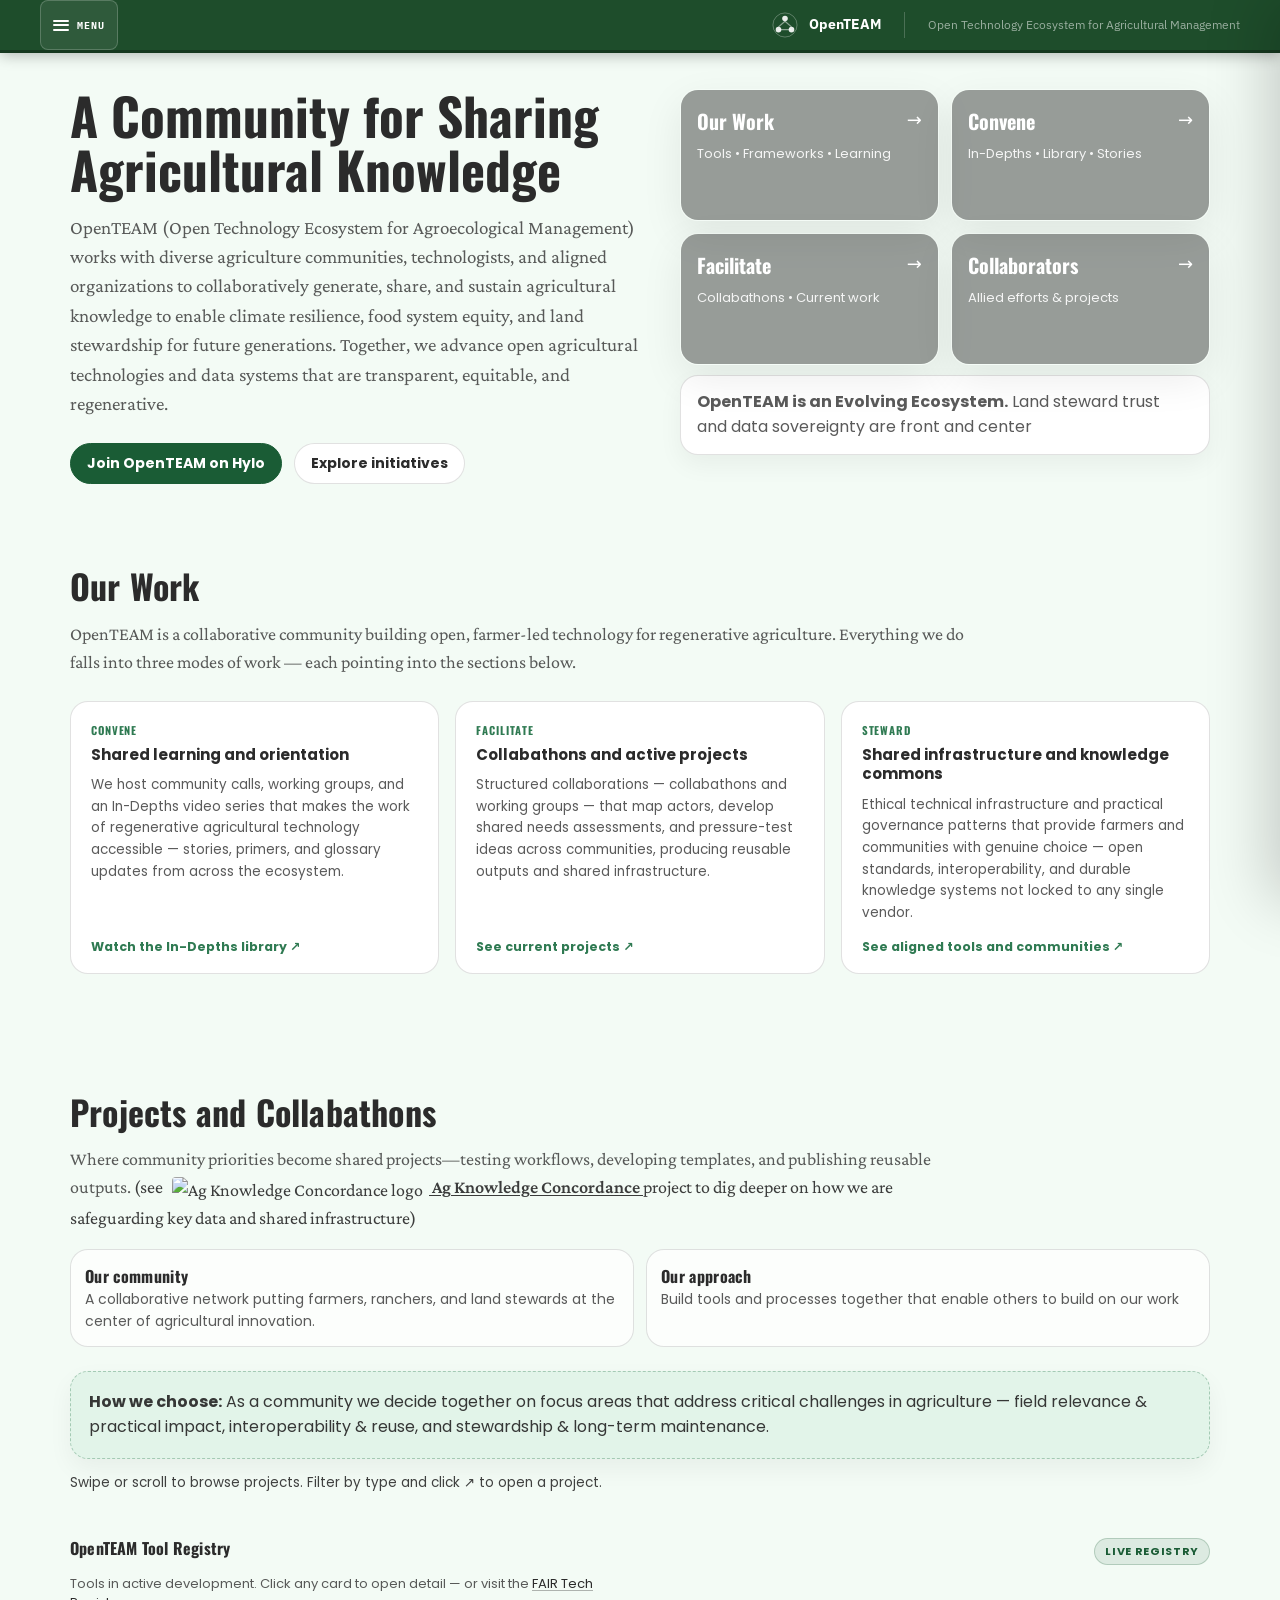
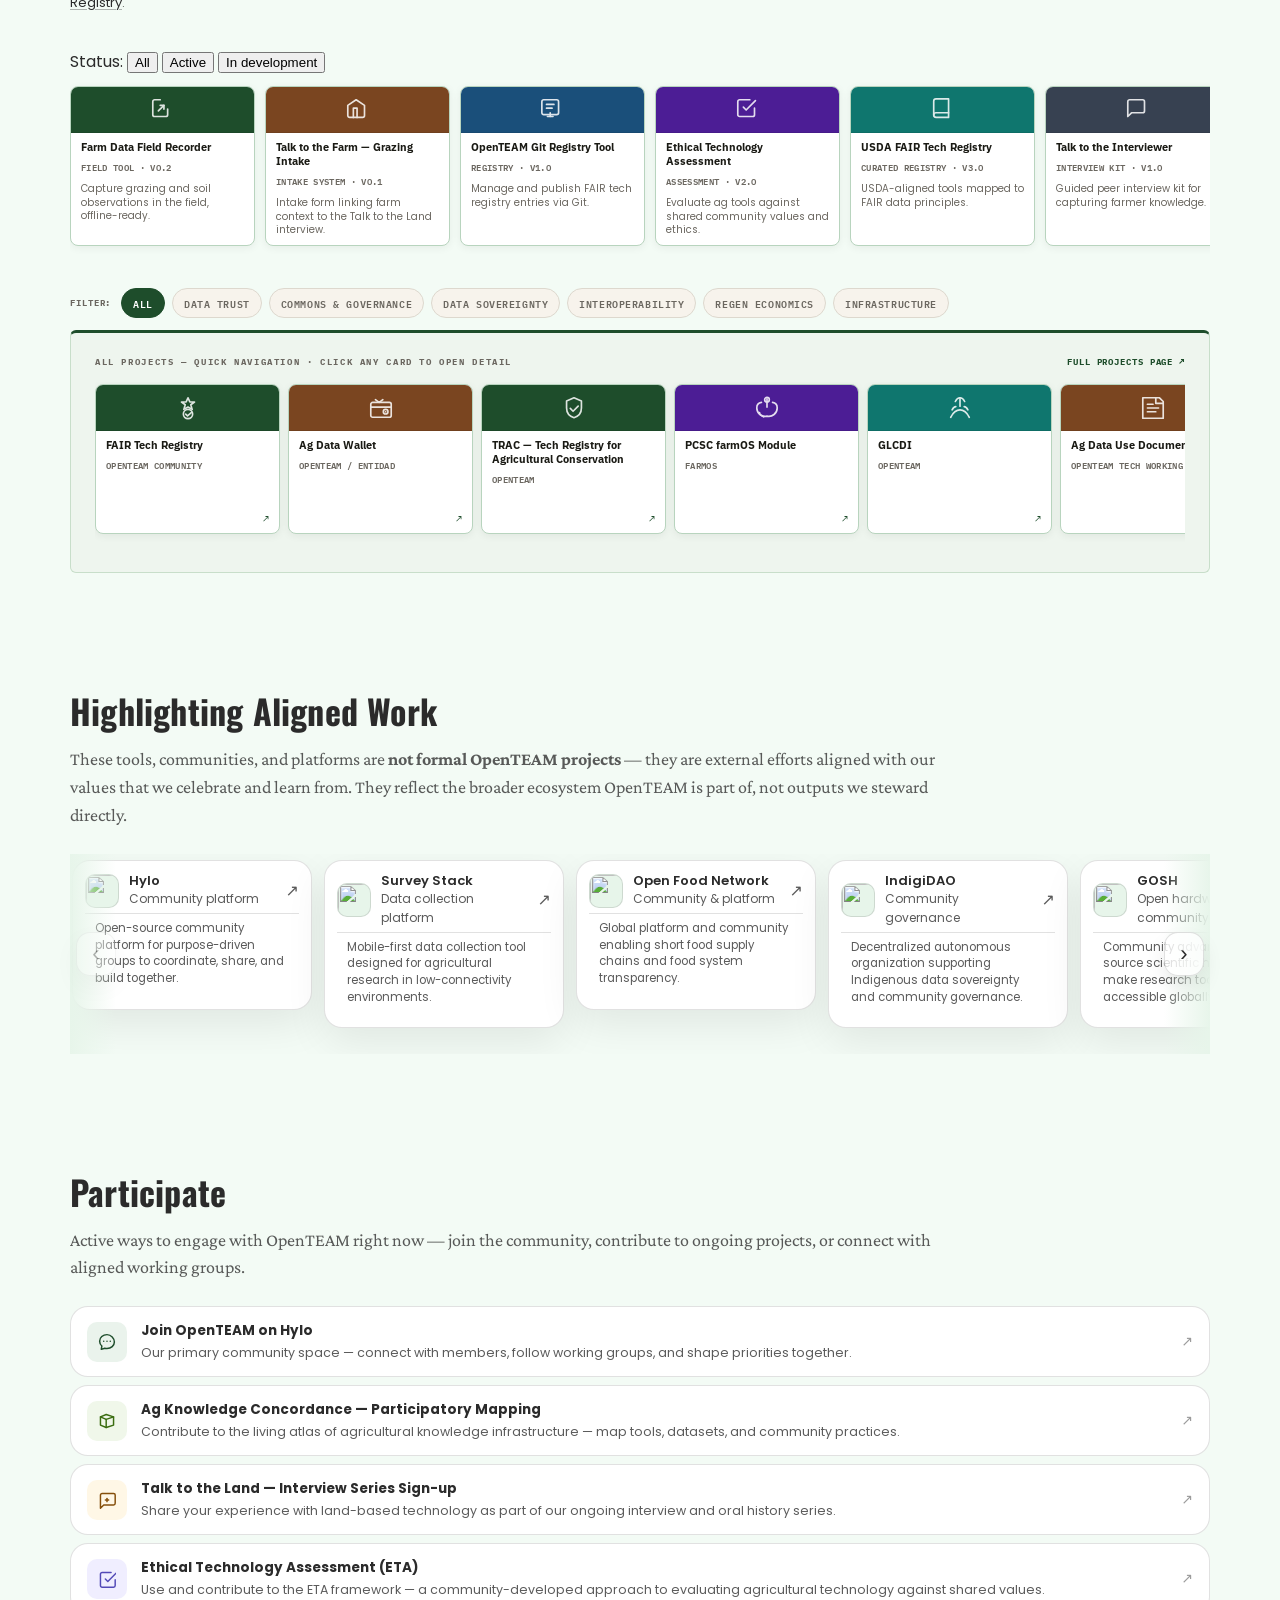
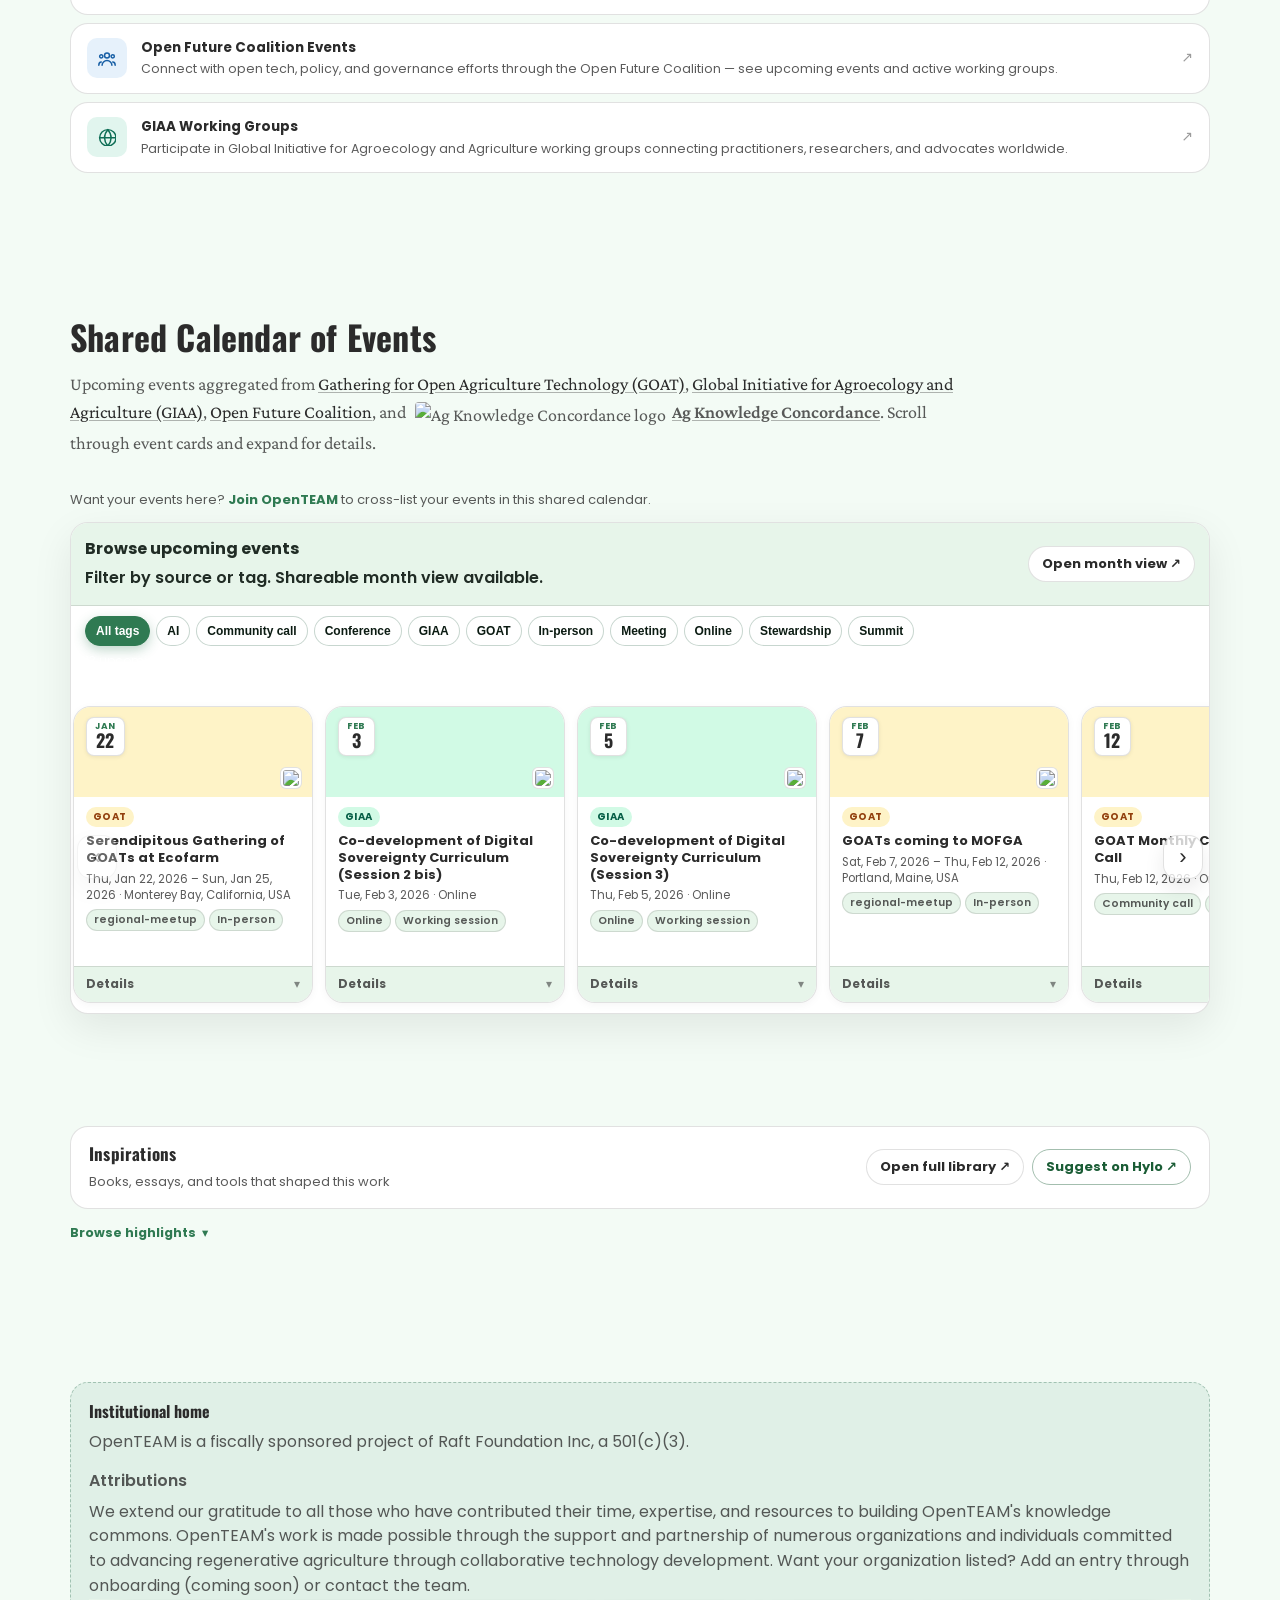
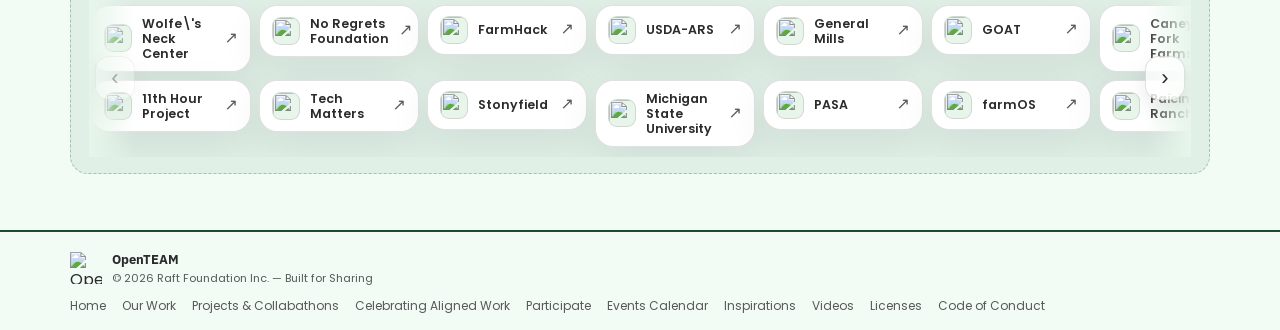
==== index.html @ 7dc07847 "Add files via upload" ====
<!DOCTYPE html>

<html lang="en">
<head>
<meta charset="utf-8"/>
<meta content="width=device-width,initial-scale=1" name="viewport"/>
<title>OpenTEAM — Open Technology Ecosystem for Agricultural Management</title>
<meta content="OpenTEAM is a collaborative ecosystem of open-source tools, data practices, and community convenings that help farmers, ranchers, and land stewards manage land regeneratively." name="description"/>
<meta content="OpenTEAM" property="og:title"/>
<meta content="Open Technology Ecosystem for Agricultural Management" property="og:description"/>
<meta content="assets/bg_malawi.jpg" property="og:image"/>
<meta content="summary_large_image" name="twitter:card"/>
<link href="https://fonts.googleapis.com" rel="preconnect"/>
<link crossorigin="" href="https://fonts.gstatic.com" rel="preconnect"/>
<link href="https://fonts.googleapis.com/css2?family=Oswald:wght@300;400;600;700&amp;family=Crimson+Pro:ital,wght@0,300;0,400;0,600;1,400&amp;family=Poppins:wght@300;400;500;600;700&amp;display=swap" rel="stylesheet"/>
<link href="https://fonts.googleapis.com/css2?family=IBM+Plex+Mono:ital,wght@0,400;0,600;0,700&family=IBM+Plex+Sans:wght@0,300;0,400;0,600;0,700&display=swap" rel="stylesheet"/>
<link href="styles.css" rel="stylesheet"/>
<style>
/* ── Topbar (matches projects page) ── */
.topbar{position:sticky;top:0;z-index:60;background:#1e4d2b;border-bottom:3px solid #16381f;box-shadow:0 2px 14px rgba(0,0,0,.28);}
.tb-inner{max-width:1240px;margin:0 auto;padding:0 20px;display:flex;align-items:stretch;justify-content:space-between;}
.brand{display:flex;align-items:center;gap:11px;font-weight:700;font-size:14px;color:#fff;text-decoration:none;padding:12px 0;font-family:'IBM Plex Sans',sans-serif;}
.brand-logo{width:26px;height:26px;flex:0 0 26px;}
.bdiv{width:1px;background:rgba(255,255,255,.2);margin:0 12px;align-self:stretch;}
.bsub{font-weight:400;color:rgba(255,255,255,.55);font-size:12px;}




/* Hamburger button inside topbar */
.topbar-menu-btn{display:flex;align-items:center;gap:8px;appearance:none;border:1px solid rgba(255,255,255,.2);background:rgba(255,255,255,.08);padding:8px 12px;border-radius:8px;cursor:pointer;color:#fff;margin-right:14px;flex:0 0 auto;transition:background 120ms;}
.topbar-menu-btn:hover{background:rgba(255,255,255,.15);}
.topbar-hamburger{width:16px;height:11px;position:relative;display:inline-block;}
.topbar-hamburger::before,.topbar-hamburger::after,.topbar-hamburger span{content:"";position:absolute;left:0;right:0;height:2px;background:#fff;border-radius:2px;}
.topbar-hamburger::before{top:0}
.topbar-hamburger::after{bottom:0}
.topbar-hamburger span{top:50%;transform:translateY(-50%);}
.topbar-menu-label{font-family:'IBM Plex Mono',monospace;font-size:10px;font-weight:700;letter-spacing:.1em;text-transform:uppercase;}

@media(max-width:640px){.brand .bsub,.brand .bdiv{display:none;}}
</style>
<style>
/* ══════════════════════════════════════════════
   INDEX PAGE PROJECT DETAIL DRAWER
   (scoped with #idxDrawer prefix)
══════════════════════════════════════════════ */
#idxOverlay{position:fixed;inset:0;background:rgba(8,14,9,.52);z-index:1000;display:none;backdrop-filter:blur(3px);}
#idxOverlay.on{display:block;}
#idxDrawer{position:fixed;top:0;right:-780px;width:min(780px,100vw);height:100vh;background:#fff;z-index:1001;overflow-y:auto;transition:right 290ms cubic-bezier(.22,.68,0,1.1);box-shadow:-10px 0 60px rgba(0,0,0,.2);display:flex;flex-direction:column;font-family:'IBM Plex Sans',sans-serif;}
#idxDrawer.on{right:0;}
#idxDrawer .dr-head{padding:0;border-bottom:1px solid #ddd8ce;flex:0 0 auto;}
#idxDrawer .dr-top{padding:14px 20px 0;display:flex;justify-content:flex-end;}
#idxDrawer .dr-close{appearance:none;border:none;background:#ede8df;border-radius:50%;width:34px;height:34px;display:flex;align-items:center;justify-content:center;cursor:pointer;transition:background 120ms;}
#idxDrawer .dr-close:hover{background:#b5b0a4;}
#idxDrawer .dr-close svg{width:15px;height:15px;}
#idxDrawer .dr-band{height:96px;border-radius:8px;display:flex;align-items:center;gap:16px;padding:0 20px;position:relative;overflow:hidden;margin:0 20px;}
#idxDrawer .dr-band::before{content:'';position:absolute;right:-30px;top:-30px;width:180px;height:180px;border-radius:50%;background:rgba(255,255,255,.06);}
#idxDrawer .dr-icon{width:62px;height:62px;border-radius:14px;background:rgba(255,255,255,.18);display:flex;align-items:center;justify-content:center;flex:0 0 62px;}
#idxDrawer .dr-icon svg{width:36px;height:36px;}
#idxDrawer .dr-t{font-size:21px;font-weight:700;color:#fff;letter-spacing:-.022em;line-height:1.15;}
#idxDrawer .dr-sub{font-size:12.5px;color:rgba(255,255,255,.6);margin-top:4px;}
#idxDrawer .dr-tabs{display:flex;border-bottom:1px solid #ddd8ce;margin-top:10px;}
#idxDrawer .dtab-idx{appearance:none;border:none;background:transparent;font-family:'IBM Plex Mono',monospace;font-size:10px;font-weight:700;letter-spacing:.07em;text-transform:uppercase;color:#6b6760;padding:11px 15px;cursor:pointer;border-bottom:3px solid transparent;transition:color 120ms,border-color 120ms;white-space:nowrap;}
#idxDrawer .dtab-idx:hover{color:#1e4d2b;}
#idxDrawer .dtab-idx.on{color:#1e4d2b;border-bottom-color:#1e4d2b;}
#idxDrawer .dpanel-idx{display:none;padding:22px 24px 40px;flex:1;}
#idxDrawer .dpanel-idx.on{display:block;}
#idxDrawer .dr-desc{font-size:13.5px;color:#6b6760;line-height:1.62;margin-bottom:20px;}
#idxDrawer .dr-sec{font-family:'IBM Plex Mono',monospace;font-size:8.5px;font-weight:700;letter-spacing:.16em;text-transform:uppercase;color:#9e9a93;margin-bottom:8px;margin-top:20px;}
#idxDrawer .dr-chips{display:flex;flex-wrap:wrap;gap:5px;margin-bottom:4px;}
#idxDrawer .dchip-idx{font-family:'IBM Plex Mono',monospace;font-size:9px;font-weight:600;letter-spacing:.06em;text-transform:uppercase;padding:4px 10px;border-radius:3px;}
#idxDrawer .dr-info{font-size:13px;color:#6b6760;line-height:1.6;}
#idxDrawer .dr-info strong{color:#1a1a14;}
#idxDrawer .grat-row-idx{display:flex;gap:7px;flex-wrap:wrap;margin-top:4px;}
#idxDrawer .gbt-idx{appearance:none;border:1px solid #ddd8ce;background:#f7f3ec;border-radius:20px;padding:7px 13px;font-size:12.5px;cursor:pointer;display:flex;align-items:center;gap:6px;font-family:'IBM Plex Sans',sans-serif;transition:all 120ms;}
#idxDrawer .gbt-idx:hover{border-color:#1e4d2b;background:#eaf3ec;}
#idxDrawer .gbt-idx.lit{background:#d4edda;border-color:#a3d4af;color:#1e6b3a;}
#idxDrawer .gcnt-idx{font-family:'IBM Plex Mono',monospace;font-size:10px;font-weight:700;color:#9e9a93;min-width:16px;}
#idxDrawer .gcnt-idx.pop{animation:idxPop 280ms ease;}
@keyframes idxPop{0%,100%{transform:scale(1)}50%{transform:scale(1.5)}}
#idxDrawer .dr-links{display:flex;flex-direction:column;gap:8px;}
#idxDrawer .dlink-idx{display:flex;align-items:center;gap:11px;padding:11px 13px;border:1px solid #ddd8ce;border-radius:7px;text-decoration:none;color:#1a1a14;transition:border-color 120ms,background 120ms;}
#idxDrawer .dlink-idx:hover{border-color:#1e4d2b;background:#eaf3ec;}
#idxDrawer .dlink-i{width:34px;height:34px;flex:0 0 34px;border-radius:7px;background:#f7f3ec;display:flex;align-items:center;justify-content:center;border:1px solid #ddd8ce;}
#idxDrawer .dlink-i svg{width:17px;height:17px;}
#idxDrawer .dlink-n{font-weight:700;font-size:12.5px;}
#idxDrawer .dlink-t{font-family:'IBM Plex Mono',monospace;font-size:9.5px;color:#9e9a93;text-transform:uppercase;letter-spacing:.05em;}
#idxDrawer .dlink-u{font-family:'IBM Plex Mono',monospace;font-size:9.5px;color:#1e4d2b;margin-left:auto;flex:0 0 auto;}
#idxDrawer .pdf-wrap{margin-top:22px;}
#idxDrawer .pdf-hd{padding:10px 14px;background:#1e4d2b;color:#fff;display:flex;align-items:center;justify-content:space-between;border-radius:6px 6px 0 0;}
#idxDrawer .pdf-hd span{font-family:'IBM Plex Mono',monospace;font-size:9.5px;font-weight:700;letter-spacing:.1em;text-transform:uppercase;}
#idxDrawer .pdf-hd a{color:rgba(255,255,255,.7);font-family:'IBM Plex Mono',monospace;font-size:9.5px;text-decoration:none;}
#idxDrawer .pdf-fr{width:100%;height:480px;border:1px solid #ddd8ce;border-top:none;border-radius:0 0 6px 6px;}
#idxDrawer .cf{display:flex;flex-direction:column;gap:13px;}
#idxDrawer .cr{display:grid;grid-template-columns:1fr 1fr;gap:11px;}
#idxDrawer .fg{display:flex;flex-direction:column;gap:4px;}
#idxDrawer .fg label{font-family:'IBM Plex Mono',monospace;font-size:9px;font-weight:700;letter-spacing:.1em;text-transform:uppercase;color:#1e4d2b;}
#idxDrawer .fg input,#idxDrawer .fg select,#idxDrawer .fg textarea{padding:8px 11px;border:1px solid #ddd8ce;border-radius:5px;font-family:'IBM Plex Sans',sans-serif;font-size:13px;color:#1a1a14;background:#fff;outline:none;transition:border-color 120ms;}
#idxDrawer .fg input:focus,#idxDrawer .fg select:focus,#idxDrawer .fg textarea:focus{border-color:#1e4d2b;box-shadow:0 0 0 3px rgba(30,77,43,.09);}
#idxDrawer .fg textarea{resize:vertical;min-height:76px;}
#idxDrawer .sbtn-idx{appearance:none;border:2px solid #1e4d2b;background:#1e4d2b;color:#fff;font-family:'IBM Plex Mono',monospace;font-size:10px;font-weight:700;letter-spacing:.08em;text-transform:uppercase;padding:10px 20px;border-radius:5px;cursor:pointer;display:inline-flex;align-items:center;gap:7px;transition:background 120ms;align-self:flex-start;}
#idxDrawer .sbtn-idx:hover{background:#2a6338;border-color:#2a6338;}
#idxDrawer .conf-idx{display:none;padding:10px 13px;background:#d4edda;border:1px solid #a3d4af;border-radius:5px;font-family:'IBM Plex Mono',monospace;font-size:11.5px;font-weight:600;color:#1e6b3a;margin-top:4px;}
</style>
</head>
<body id="top">
<a class="skip-link" href="#main">Skip to content</a>
<!-- Dark green topbar with hamburger menu -->
<div class="topbar">
  <div class="tb-inner">
    <button aria-controls="drawer" aria-expanded="false" class="topbar-menu-btn" id="menuButton">
      <span class="topbar-hamburger"><span></span></span>
      <span class="topbar-menu-label">MENU</span>
    </button>
    <a class="brand" href="index.html">
      <svg class="brand-logo" viewBox="0 0 28 28" fill="none">
        <circle cx="14" cy="14" r="13" stroke="rgba(255,255,255,0.3)" stroke-width="1"/>
        <circle cx="14" cy="7"  r="3" fill="rgba(255,255,255,0.9)"/>
        <circle cx="7"  cy="19" r="3" fill="rgba(255,255,255,0.9)"/>
        <circle cx="21" cy="19" r="3" fill="rgba(255,255,255,0.9)"/>
        <line x1="14" y1="10" x2="7"  y2="16" stroke="rgba(255,255,255,0.5)" stroke-width="1.3"/>
        <line x1="14" y1="10" x2="21" y2="16" stroke="rgba(255,255,255,0.5)" stroke-width="1.3"/>
        <line x1="7"  y1="19" x2="21" y2="19" stroke="rgba(255,255,255,0.5)" stroke-width="1.3"/>
      </svg>
      OpenTEAM
      <div class="bdiv"></div>
      <span class="bsub">Open Technology Ecosystem for Agricultural Management</span>
    </a>
  </div>
</div>
<aside aria-hidden="true" class="drawer" id="drawer">
<div class="drawer-inner">
<div class="drawer-top">
<div class="drawer-mark">
<img alt="OpenTEAM logo" src="assets/openteam_logo.svg"/>
</div>
<div class="drawer-vertical">OpenTEAM</div>
<button aria-label="Close menu" class="drawer-close" id="drawerClose">✕</button>
</div>
<nav aria-label="Site" class="drawer-links">
<a class="drawer-link" aria-current="page" href="index.html">HOME</a>
<a class="drawer-link" href="index.html#initiatives">OUR WORK</a>
<a class="drawer-link" href="index.html#pilots">PROJECTS &amp; COLLABATHONS</a>
<a class="drawer-link" href="index.html#library">CELEBRATING ALIGNED WORK</a>
<a class="drawer-link" href="index.html#join">PARTICIPATE</a>
<a class="drawer-link" href="index.html#events">EVENTS CALENDAR</a>
<a class="drawer-link" href="canonical-source-texts.html">INSPIRATIONS</a>
<a class="drawer-link" href="videos.html">VIDEOS</a>
</nav>
<div class="drawer-meta">
<div class="drawer-meta-title">Contact</div>
<a class="drawer-meta-link" href="https://www.hylo.com/groups/openteam" rel="noopener" target="_blank">Connect on Hylo ↗</a>
</div>
</div>
</aside>
<div aria-hidden="true" class="scrim" id="scrim"></div>
<main id="main">
<!-- HERO -->
<section class="hero" id="home">
<div class="container hero-grid">
<div class="hero-left">
<div class="feature-head">A Community for Sharing Agricultural Knowledge</div>
<p class="feature-sub">
            OpenTEAM (Open Technology Ecosystem for Agroecological Management) works with diverse agriculture communities,
            technologists, and aligned organizations to collaboratively generate, share, and sustain agricultural knowledge to enable
            climate resilience, food system equity, and land stewardship for future generations. Together, we advance open agricultural
            technologies and data systems that are transparent, equitable, and regenerative.
          </p>
<div class="hero-ctas">
<a class="btn primary" href="#join">Join OpenTEAM on Hylo</a>
<a class="btn" href="#initiatives">Explore initiatives</a>
</div>
<div class="hero-notes">
</div>
</div>
<div class="hero-right">
<div aria-label="Primary sections" class="tile-grid">
<a class="tile tile-covercrop" href="#initiatives">
<div class="tile-top">
<div class="tile-title">Our Work</div>
<div aria-hidden="true" class="tile-arrow">→</div>
</div>
<div class="tile-desc">Tools • Frameworks • Learning</div>
</a>
<a class="tile tile-mycelium" href="#join">
<div class="tile-top">
<div class="tile-title">Convene</div>
<div aria-hidden="true" class="tile-arrow">→</div>
</div>
<div class="tile-desc">In-Depths • Library • Stories</div>
</a>
<a class="tile tile-fieldpatterns" href="#pilots">
<div class="tile-top">
<div class="tile-title">Facilitate</div>
<div aria-hidden="true" class="tile-arrow">→</div>
</div>
<div class="tile-desc">Collabathons • Current work</div>
</a>
<a class="tile tile-malawi" href="#library">
<div class="tile-top">
<div class="tile-title">Collaborators</div>
<div aria-hidden="true" class="tile-arrow">→</div>
</div>
<div class="tile-desc">Allied efforts &amp; projects</div>
</a>
</div>
<div class="hero-caption"><strong>OpenTEAM is an Evolving Ecosystem.</strong> Land steward trust and data sovereignty are front and center</div>
</div>
</div>
</section>
<section class="section" id="initiatives">
<div class="container">
<div class="section-head">
<h2>Our Work</h2>
<p>OpenTEAM is a collaborative community building open, farmer-led technology for regenerative agriculture. Everything we do falls into three modes of work — each pointing into the sections below.</p>
</div>
<div class="our-work-panels">
<div class="our-work-panel">
<div class="our-work-panel__kicker">Convene</div>
<div class="our-work-panel__title">Shared learning and orientation</div>
<p class="our-work-panel__body">We host community calls, working groups, and an In-Depths video series that makes the work of regenerative agricultural technology accessible — stories, primers, and glossary updates from across the ecosystem.</p>
<a class="our-work-panel__link" href="videos.html">Watch the In-Depths library ↗</a>
</div>
<div class="our-work-panel">
<div class="our-work-panel__kicker">Facilitate</div>
<div class="our-work-panel__title">Collabathons and active projects</div>
<p class="our-work-panel__body">Structured collaborations — collabathons and working groups — that map actors, develop shared needs assessments, and pressure-test ideas across communities, producing reusable outputs and shared infrastructure.</p>
<a class="our-work-panel__link" href="#pilots">See current projects ↗</a>
</div>
<div class="our-work-panel">
<div class="our-work-panel__kicker">Steward</div>
<div class="our-work-panel__title">Shared infrastructure and knowledge commons</div>
<p class="our-work-panel__body">Ethical technical infrastructure and practical governance patterns that provide farmers and communities with genuine choice — open standards, interoperability, and durable knowledge systems not locked to any single vendor.</p>
<a class="our-work-panel__link" href="#library">See aligned tools and communities ↗</a>
</div>
</div>
</div>
</section>

<!-- PILOTS -->
<section class="section" id="pilots">
<div class="container">
<div class="section-head">
<h2>Projects and Collabathons</h2>
<p>
            Where community priorities become shared projects—testing workflows, developing templates, and publishing reusable outputs. <span class="muted">(see <img alt="Ag Knowledge Concordance logo" class="inline-logo" loading="lazy" src="assets/akc_logo.png"/><span class="inline-logo-label"><a href="https://agricultural-knowledge-concordance.github.io/Ag-Knowledge-Concordance/" rel="noopener" style="color: inherit; text-decoration: underline;" target="_blank">
  Ag Knowledge Concordance
</a></span> project to dig deeper on how we are safeguarding key data and shared infrastructure)</span>
</p>
<div class="notes-wrap" style="margin-top: 16px; display: grid; grid-template-columns: repeat(auto-fit, minmax(240px, 1fr)); gap: 12px;"><div class="note">
<div class="note-title">Our community</div>
<div class="note-body">A collaborative network putting farmers, ranchers, and land stewards at the center of agricultural innovation.</div>
</div><div class="note">
<div class="note-title">Our approach</div>
<div class="note-body">Build tools and processes together that enable others to build on our work</div>
</div></div></div>
<!-- Help text bubble (moved up); Archives bubble removed -->
<article aria-label="How we choose" class="panel panel-help">
<p class="muted" style="margin:0;">
<strong>How we choose:</strong> As a community we decide together on focus areas that address critical challenges in agriculture —
            field relevance &amp; practical impact, interoperability &amp; reuse, and stewardship &amp; long-term maintenance.
          </p>
</article>
<style>
/* ── IBM Plex fonts (scoped to rail area) ── */
@import url('https://fonts.googleapis.com/css2?family=IBM+Plex+Mono:ital,wght@0,400;0,600;0,700&family=IBM+Plex+Sans:wght@0,300;0,400;0,600;0,700&display=swap');

/* ── CSS variables used by the rail ── */
.proj-rail-root {
  --forest:#1e4d2b;--forest-md:#2a6338;--forest-lt:#d4e8d8;
  --sage:#5a7f5e;--sage-lt:#c8deca;
  --ink:#1a1a14;--white:#fff;--cream:#f7f3ec;
  --line:#ddd8ce;--dim:#6b6760;--faint:#9e9a93;
}

/* ── Filter bar ── */
.proj-rail-root .fbar-idx {
  display:flex;align-items:center;gap:7px;flex-wrap:wrap;
  padding:12px 0 10px;overflow-x:auto;
}
.proj-rail-root .fbar-idx::-webkit-scrollbar{display:none;}
.proj-rail-root .fl {
  font-family:'IBM Plex Mono',monospace;font-size:9px;font-weight:700;
  letter-spacing:.1em;text-transform:uppercase;color:#6b6760;
  white-space:nowrap;flex:0 0 auto;margin-right:3px;
}
.proj-rail-root .fb-idx {
  appearance:none;border:1px solid #ddd8ce;background:#f7f3ec;
  font-family:'IBM Plex Mono',monospace;font-size:9.5px;font-weight:600;
  letter-spacing:.06em;text-transform:uppercase;color:#6b6760;
  padding:5px 11px;border-radius:20px;cursor:pointer;
  white-space:nowrap;flex:0 0 auto;transition:all 120ms;
}
.proj-rail-root .fb-idx:hover,
.proj-rail-root .fb-idx.on {background:#1e4d2b;color:#fff;border-color:#1e4d2b;}

/* ── Rail shell ── */
.proj-rail-root .rail-sec-idx {
  background:#eef5ee;border-top:3px solid #1e4d2b;
  padding:22px 24px 28px;border-radius:6px;margin-top:2px;
}
.proj-rail-root .rail-hd-idx {
  font-family:'IBM Plex Mono',monospace;font-size:9px;font-weight:700;
  letter-spacing:.18em;text-transform:uppercase;
  color:#6b6760;margin-bottom:14px;
  display:flex;align-items:center;justify-content:space-between;
}
.proj-rail-root .rail-hd-idx a {
  font-size:9px;color:#1e4d2b;text-decoration:none;letter-spacing:.1em;
}
.proj-rail-root .rail-hd-idx a:hover{color:#c8deca;}

/* ── Scrollable track ── */
.proj-rail-root .rail-idx {
  display:flex;gap:8px;overflow-x:auto;
  padding:2px 0 10px;scroll-snap-type:x mandatory;
}
.proj-rail-root .rail-idx::-webkit-scrollbar{height:4px;}
.proj-rail-root .rail-idx::-webkit-scrollbar-thumb{background:#a0c4a8;border-radius:4px;}

/* ── Cards ── */
.proj-rail-root .rc-idx {
  flex: 0 0 185px;
  scroll-snap-align: start;
  border: 1px solid #b8d4be;
  border-radius: 8px;
  background: #ffffff;
  text-decoration: none;
  color: #1a1a14;
  display: flex;
  flex-direction: column;
  min-height: 150px;
  overflow: hidden;
  cursor: pointer;
  box-shadow: 0 2px 8px rgba(0,0,0,0.06);
  transition: border-color 120ms, box-shadow 120ms;
}
.proj-rail-root .rc-idx:hover{border-color:#5a9e6f;box-shadow:0 4px 14px rgba(0,0,0,0.08);}
.proj-rail-root .rc-idx.rc-hidden{display:none;}
.proj-rail-root .rc-band-idx {
  height:46px;display:flex;align-items:center;justify-content:center;
  border-bottom:1px solid rgba(0,0,0,0.08);
}
.proj-rail-root .rc-band-idx svg{width:26px;height:26px;opacity:.85;}
.proj-rail-root .rc-body-idx{padding:8px 10px;flex:1;min-height:60px;}
.proj-rail-root .rc-t-idx {
  font-family:'IBM Plex Sans',sans-serif;font-weight:700;
  font-size:11px;line-height:1.25;margin-bottom:3px;color:#1a1a14;
}
.proj-rail-root .rc-org-idx, .rc-org {
  font-family:'IBM Plex Mono',monospace;font-size:8.5px;
  color:#6b6760;text-transform:uppercase;
  letter-spacing:.04em;font-weight:600;
}
.rc-desc {
  font-size:10px;color:#6b6760;line-height:1.35;
  margin-top:5px;display:-webkit-box;-webkit-line-clamp:3;
  -webkit-box-orient:vertical;overflow:hidden;
}
.proj-rail-root .rc-arr-idx {
  font-size:9.5px;color:#1e4d2b;
  padding:0 10px 7px;align-self:flex-end;
  font-family:'IBM Plex Mono',monospace;
}
</style>

<div class="wg-project-cards__head" style="margin-top:14px;">
<p class="muted">Swipe or scroll to browse projects. Filter by type and click ↗ to open a project.</p>
</div>
<div class="registry-section" style="margin-top:28px;">
  <div class="registry-header">
    <div class="registry-header__text">
      <h3 class="registry-header__title">OpenTEAM Tool Registry</h3>
      <p class="registry-header__sub">Tools in active development. Click any card to open detail — or visit the <a href="commons-registry-admin-v2.html" rel="noopener" target="_blank">FAIR Tech Registry</a>.</p>
    </div>
    <span class="registry-badge">Live Registry</span>
  </div>
  <div class="fbar-idx" id="regFbar" style="padding:10px 0 8px;">
    <span class="fl">Status:</span>
    <button class="fb-idx on" data-rf="all">All</button>
    <button class="fb-idx" data-rf="active">Active</button>
    <button class="fb-idx" data-rf="dev">In development</button>
  </div>
  <div class="proj-rail-root"><div class="rc-rail" id="regRail" style="display:flex;gap:10px;overflow-x:auto;padding:4px 0 12px;scroll-snap-type:x mandatory;-webkit-overflow-scrolling:touch;">

    <a class="rc-idx" href="#" data-rcat="dev" onclick="regOpenDrawer('field-recorder');return false;">
      <div class="rc-band-idx" style="background:#1e4d2b;"><svg viewBox="0 0 28 28" fill="none" stroke="white" stroke-width="1.8" stroke-linecap="round" stroke-linejoin="round"><path d="M11 3H5a2 2 0 0 0-2 2v14a2 2 0 0 0 2 2h12a2 2 0 0 0 2-2v-6"/><path d="M9 15 15 9"/><path d="M15 9h-4M15 9v4"/></svg></div>
      <div class="rc-body-idx">
        <div class="rc-t-idx">Farm Data Field Recorder</div>
        <div class="rc-org">Field Tool · v0.2</div>
        <div class="rc-desc">Capture grazing and soil observations in the field, offline-ready.</div>
      </div>
    </a>

    <a class="rc-idx" href="#" data-rcat="dev" onclick="regOpenDrawer('grazing-intake');return false;">
      <div class="rc-band-idx" style="background:#7a4520;"><svg viewBox="0 0 28 28" fill="none" stroke="white" stroke-width="1.8" stroke-linecap="round" stroke-linejoin="round"><path d="M3 9l9-6 9 6v11a2 2 0 0 1-2 2H5a2 2 0 0 1-2-2z"/><polyline points="9 22 9 12 13 12 13 22"/></svg></div>
      <div class="rc-body-idx">
        <div class="rc-t-idx">Talk to the Farm — Grazing Intake</div>
        <div class="rc-org">Intake System · v0.1</div>
        <div class="rc-desc">Intake form linking farm context to the Talk to the Land interview.</div>
      </div>
    </a>

    <a class="rc-idx" href="#" data-rcat="active" onclick="regOpenDrawer('git-registry');return false;">
      <div class="rc-band-idx" style="background:#1a4f7a;"><svg viewBox="0 0 28 28" fill="none" stroke="white" stroke-width="1.8" stroke-linecap="round" stroke-linejoin="round"><rect x="2" y="3" width="18" height="16" rx="2"/><line x1="8" y1="21" x2="14" y2="21"/><line x1="11" y1="17" x2="11" y2="21"/><line x1="7" y1="8" x2="15" y2="8"/><line x1="7" y1="12" x2="13" y2="12"/></svg></div>
      <div class="rc-body-idx">
        <div class="rc-t-idx">OpenTEAM Git Registry Tool</div>
        <div class="rc-org">Registry · v1.0</div>
        <div class="rc-desc">Manage and publish FAIR tech registry entries via Git.</div>
      </div>
    </a>

    <a class="rc-idx" href="#" data-rcat="active" onclick="regOpenDrawer('eta');return false;">
      <div class="rc-band-idx" style="background:#4c1d95;"><svg viewBox="0 0 28 28" fill="none" stroke="white" stroke-width="1.8" stroke-linecap="round" stroke-linejoin="round"><path d="M9 11l3 3L22 4"/><path d="M21 12v7a2 2 0 0 1-2 2H5a2 2 0 0 1-2-2V5a2 2 0 0 1 2-2h11"/></svg></div>
      <div class="rc-body-idx">
        <div class="rc-t-idx">Ethical Technology Assessment</div>
        <div class="rc-org">Assessment · v2.0</div>
        <div class="rc-desc">Evaluate ag tools against shared community values and ethics.</div>
      </div>
    </a>

    <a class="rc-idx" href="#" data-rcat="active" onclick="regOpenDrawer('usda-fair');return false;">
      <div class="rc-band-idx" style="background:#0f766e;"><svg viewBox="0 0 28 28" fill="none" stroke="white" stroke-width="1.8" stroke-linecap="round" stroke-linejoin="round"><path d="M4 19.5A2.5 2.5 0 0 1 6.5 17H20"/><path d="M6.5 2H20v20H6.5A2.5 2.5 0 0 1 4 19.5v-15A2.5 2.5 0 0 1 6.5 2z"/></svg></div>
      <div class="rc-body-idx">
        <div class="rc-t-idx">USDA FAIR Tech Registry</div>
        <div class="rc-org">Curated Registry · v3.0</div>
        <div class="rc-desc">USDA-aligned tools mapped to FAIR data principles.</div>
      </div>
    </a>

    <a class="rc-idx" href="#" data-rcat="active" onclick="regOpenDrawer('talk-interviewer');return false;">
      <div class="rc-band-idx" style="background:#374151;"><svg viewBox="0 0 28 28" fill="none" stroke="white" stroke-width="1.8" stroke-linecap="round" stroke-linejoin="round"><path d="M21 15a2 2 0 0 1-2 2H7l-4 4V5a2 2 0 0 1 2-2h14a2 2 0 0 1 2 2z"/></svg></div>
      <div class="rc-body-idx">
        <div class="rc-t-idx">Talk to the Interviewer</div>
        <div class="rc-org">Interview Kit · v1.0</div>
        <div class="rc-desc">Guided peer interview kit for capturing farmer knowledge.</div>
      </div>
    </a>

    <a class="rc-idx" href="#" data-rcat="active" onclick="regOpenDrawer('social-contracts');return false;">
      <div class="rc-band-idx" style="background:#9d174d;"><svg viewBox="0 0 28 28" fill="none" stroke="white" stroke-width="1.8" stroke-linecap="round" stroke-linejoin="round"><path d="M12 20h9"/><path d="M16.5 3.5a2.121 2.121 0 0 1 3 3L7 19l-4 1 1-4L16.5 3.5z"/></svg></div>
      <div class="rc-body-idx">
        <div class="rc-t-idx">Social Contracts &amp; Glossary</div>
        <div class="rc-org">Governance · v1.0</div>
        <div class="rc-desc">Community agreements and living glossary for shared vocabulary.</div>
      </div>
    </a>

  </div>
  </div>
</div>

<div class="proj-rail-root" id="projRailRoot" style="margin-top:18px;">
  <!-- Filter buttons -->
  <div class="fbar-idx" id="projFbarIdx">
    <span class="fl">Filter:</span>
    <button class="fb-idx on" data-f="all">All</button>
    <button class="fb-idx" data-f="data-trust">Data Trust</button>
    <button class="fb-idx" data-f="commons">Commons &amp; Governance</button>
    <button class="fb-idx" data-f="sovereignty">Data Sovereignty</button>
    <button class="fb-idx" data-f="interop">Interoperability</button>
    <button class="fb-idx" data-f="regen-econ">Regen Economics</button>
    <button class="fb-idx" data-f="infrastructure">Infrastructure</button>
  </div>
  <!-- Dark rail -->
  <div class="rail-sec-idx">
    <div class="rail-hd-idx">
      All Projects — Quick Navigation · Click any card to open detail
      <a href="projects-page-updated4.html">Full projects page ↗</a>
    </div>
    <div class="rail-idx" id="pRailIdx">
<a class="rc-idx" href="#" data-cat="data-trust" onclick="idxOpenDrawer('fair-tech');return false;"><div class="rc-band-idx" style="background:#1e4d2b;"><svg viewBox="0 0 28 28" fill="none" stroke="white" stroke-width="1.8" stroke-linecap="round" stroke-linejoin="round"><path d="M14 3l2 4.5h5l-4 3 1.5 5L14 13l-4.5 2.5 1.5-5L7 7.5h5z"/><circle cx="14" cy="20.5" r="5"/><path d="M11.5 20.5l2 2 4-3.5"/></svg></div><div class="rc-body-idx"><div class="rc-t-idx">FAIR Tech Registry</div><div class="rc-org-idx">OpenTEAM Community</div></div><div class="rc-arr-idx">↗</div></a>
<a class="rc-idx" href="#" data-cat="sovereignty" onclick="idxOpenDrawer('ag-data-wallet');return false;"><div class="rc-band-idx" style="background:#7a4520;"><svg viewBox="0 0 28 28" fill="none" stroke="white" stroke-width="1.8" stroke-linecap="round" stroke-linejoin="round"><rect x="3" y="8" width="22" height="16" rx="2"/><path d="M3 13h22"/><circle cx="19" cy="18" r="2.5"/><path d="M8 5l4 3 4-3"/></svg></div><div class="rc-body-idx"><div class="rc-t-idx">Ag Data Wallet</div><div class="rc-org-idx">OpenTEAM / Entidad</div></div><div class="rc-arr-idx">↗</div></a>
<a class="rc-idx" href="#" data-cat="data-trust" onclick="idxOpenDrawer('trac');return false;"><div class="rc-band-idx" style="background:#1e4d2b;"><svg viewBox="0 0 28 28" fill="none" stroke="white" stroke-width="1.8" stroke-linecap="round" stroke-linejoin="round"><path d="M14 3l8 3.5v7.5c0 5-3.5 9-8 10.5C9.5 23 6 19 6 14V6.5z"/><path d="M10 14.5l3 3 5.5-5.5"/></svg></div><div class="rc-body-idx"><div class="rc-t-idx">TRAC — Tech Registry for Agricultural Conservation</div><div class="rc-org-idx">OpenTEAM</div></div><div class="rc-arr-idx">↗</div></a>
<a class="rc-idx" href="#" data-cat="interop" onclick="idxOpenDrawer('pcsc-farmos');return false;"><div class="rc-band-idx" style="background:#4c1d95;"><svg viewBox="0 0 28 28" fill="none" stroke="white" stroke-width="1.8" stroke-linecap="round" stroke-linejoin="round"><path d="M14 4v9"/><circle cx="14" cy="5" r="2.5"/><path d="M8 8c-4 .5-5 4-5 6a9 9 0 0 0 11 8.7A9 9 0 0 0 25 14c0-2-1-5.5-5-6"/></svg></div><div class="rc-body-idx"><div class="rc-t-idx">PCSC farmOS Module</div><div class="rc-org-idx">farmOS</div></div><div class="rc-arr-idx">↗</div></a>
<a class="rc-idx" href="#" data-cat="regen-econ" onclick="idxOpenDrawer('glcdi');return false;"><div class="rc-band-idx" style="background:#0f766e;"><svg viewBox="0 0 28 28" fill="none" stroke="white" stroke-width="1.8" stroke-linecap="round" stroke-linejoin="round"><path d="M4 24c2.5-5 6-8 10-8s7.5 3 10 8"/><path d="M14 3v9"/><path d="M9 7c1.5-3 3-4 5-4s3.5 1 5 4"/></svg></div><div class="rc-body-idx"><div class="rc-t-idx">GLCDI</div><div class="rc-org-idx">OpenTEAM</div></div><div class="rc-arr-idx">↗</div></a>
<a class="rc-idx" href="#" data-cat="sovereignty" onclick="idxOpenDrawer('ag-data-use');return false;"><div class="rc-band-idx" style="background:#7a4520;"><svg viewBox="0 0 28 28" fill="none" stroke="white" stroke-width="1.8" stroke-linecap="round" stroke-linejoin="round"><path d="M7 3h14l4 4v18H3V3z"/><path d="M17 3v6h8"/><path d="M8 14h12M8 18h9M8 10h6"/></svg></div><div class="rc-body-idx"><div class="rc-t-idx">Ag Data Use Documents</div><div class="rc-org-idx">OpenTEAM Tech Working Group</div></div><div class="rc-arr-idx">↗</div></a>
<a class="rc-idx" href="#" data-cat="regen-econ" onclick="idxOpenDrawer('marketplace');return false;"><div class="rc-band-idx" style="background:#0f766e;"><svg viewBox="0 0 28 28" fill="none" stroke="white" stroke-width="1.8" stroke-linecap="round" stroke-linejoin="round"><path d="M4 12h20M5 12V5.5h18V12"/><path d="M4 12l2 14h16l2-14"/></svg></div><div class="rc-body-idx"><div class="rc-t-idx">Marketplace Working Group</div><div class="rc-org-idx">OpenTEAM Community</div></div><div class="rc-arr-idx">↗</div></a>
<a class="rc-idx" href="#" data-cat="infrastructure" onclick="idxOpenDrawer('soil-stack');return false;"><div class="rc-band-idx" style="background:#374151;"><svg viewBox="0 0 28 28" fill="none" stroke="white" stroke-width="1.8" stroke-linecap="round" stroke-linejoin="round"><rect x="3" y="4" width="22" height="6" rx="1.5"/><rect x="3" y="12" width="22" height="6" rx="1.5"/><rect x="3" y="20" width="22" height="5" rx="1.5"/></svg></div><div class="rc-body-idx"><div class="rc-t-idx">Soil Health Tech Stack</div><div class="rc-org-idx">OpenTEAM</div></div><div class="rc-arr-idx">↗</div></a>
<a class="rc-idx" href="#" data-cat="commons" onclick="idxOpenDrawer('ubc-gov');return false;"><div class="rc-band-idx" style="background:#1a4f7a;"><svg viewBox="0 0 28 28" fill="none" stroke="white" stroke-width="1.8" stroke-linecap="round" stroke-linejoin="round"><path d="M14 3L3 9.5v3h22v-3z"/><rect x="5" y="12.5" width="4" height="10"/><rect x="12" y="12.5" width="4" height="10"/><rect x="19" y="12.5" width="4" height="10"/></svg></div><div class="rc-body-idx"><div class="rc-t-idx">UBC Ethical Data Governance</div><div class="rc-org-idx">University of British Columbia</div></div><div class="rc-arr-idx">↗</div></a>
<a class="rc-idx" href="#" data-cat="commons" onclick="idxOpenDrawer('convention');return false;"><div class="rc-band-idx" style="background:#1a4f7a;"><svg viewBox="0 0 28 28" fill="none" stroke="white" stroke-width="1.8" stroke-linecap="round" stroke-linejoin="round"><circle cx="14" cy="14" r="11"/><path d="M14 3v11l6.5 4"/></svg></div><div class="rc-body-idx"><div class="rc-t-idx">OpenTEAM Convention</div><div class="rc-org-idx">OpenTEAM Community</div></div><div class="rc-arr-idx">↗</div></a>
<a class="rc-idx" href="#" data-cat="sovereignty" onclick="idxOpenDrawer('equity');return false;"><div class="rc-band-idx" style="background:#7a4520;"><svg viewBox="0 0 28 28" fill="none" stroke="white" stroke-width="1.8" stroke-linecap="round" stroke-linejoin="round"><circle cx="9" cy="9" r="4"/><circle cx="19" cy="9" r="4"/><path d="M2 24c0-3 3-5 7-5s7 2 7 5"/></svg></div><div class="rc-body-idx"><div class="rc-t-idx">Equity Working Group</div><div class="rc-org-idx">OpenTEAM Fellows</div></div><div class="rc-arr-idx">↗</div></a>
<a class="rc-idx" href="#" data-cat="infrastructure" onclick="idxOpenDrawer('pods');return false;"><div class="rc-band-idx" style="background:#374151;"><svg viewBox="0 0 28 28" fill="none" stroke="white" stroke-width="1.8" stroke-linecap="round" stroke-linejoin="round"><ellipse cx="14" cy="7" rx="10" ry="4"/><path d="M4 7v7c0 2.2 4.5 4 10 4s10-1.8 10-4V7"/><path d="M4 14v7c0 2.2 4.5 4 10 4s10-1.8 10-4v-7"/></svg></div><div class="rc-body-idx"><div class="rc-t-idx">PODS — Producer Operational Data System</div><div class="rc-org-idx">OpenTEAM</div></div><div class="rc-arr-idx">↗</div></a>
<a class="rc-idx" href="#" data-cat="interop" onclick="idxOpenDrawer('ccd');return false;"><div class="rc-band-idx" style="background:#4c1d95;"><svg viewBox="0 0 28 28" fill="none" stroke="white" stroke-width="1.8" stroke-linecap="round" stroke-linejoin="round"><rect x="4" y="3" width="20" height="22" rx="2"/><path d="M4 9h20"/><circle cx="20" cy="20" r="4"/><path d="M18.5 20l1 1 2-2"/></svg></div><div class="rc-body-idx"><div class="rc-t-idx">CCD — Conservation Cost Data System</div><div class="rc-org-idx">OpenTEAM</div></div><div class="rc-arr-idx">↗</div></a>
<a class="rc-idx" href="#" data-cat="commons" onclick="idxOpenDrawer('hcd');return false;"><div class="rc-band-idx" style="background:#1a4f7a;"><svg viewBox="0 0 28 28" fill="none" stroke="white" stroke-width="1.8" stroke-linecap="round" stroke-linejoin="round"><circle cx="9" cy="8" r="3.5"/><circle cx="19" cy="8" r="3.5"/><path d="M9 11.5v3a5 5 0 0 0 10 0v-3"/><path d="M14 17.5V26M10 26h8"/></svg></div><div class="rc-body-idx"><div class="rc-t-idx">HCD Working Group</div><div class="rc-org-idx">OpenTEAM Fellows</div></div><div class="rc-arr-idx">↗</div></a>
<a class="rc-idx" href="#" data-cat="regen-econ" onclick="idxOpenDrawer('range-c');return false;"><div class="rc-band-idx" style="background:#0f766e;"><svg viewBox="0 0 28 28" fill="none" stroke="white" stroke-width="1.8" stroke-linecap="round" stroke-linejoin="round"><path d="M3 20c3-8 6-12 11-12s8 4 11 12"/><circle cx="14" cy="6" r="3"/></svg></div><div class="rc-body-idx"><div class="rc-t-idx">Range C &amp; Crop C</div><div class="rc-org-idx">OpenTEAM</div></div><div class="rc-arr-idx">↗</div></a>
<a class="rc-idx" href="#" data-cat="regen-econ" onclick="idxOpenDrawer('env-claims');return false;"><div class="rc-band-idx" style="background:#0f766e;"><svg viewBox="0 0 28 28" fill="none" stroke="white" stroke-width="1.8" stroke-linecap="round" stroke-linejoin="round"><rect x="3" y="4" width="22" height="20" rx="2"/><path d="M3 10h22M9 4V10M14 4V10M19 4V10"/><path d="M7 15h14M7 19h9"/></svg></div><div class="rc-body-idx"><div class="rc-t-idx">Environmental Claims Clearinghouse</div><div class="rc-org-idx">OpenTEAM Community</div></div><div class="rc-arr-idx">↗</div></a>
<a class="rc-idx" href="#" data-cat="regen-econ" onclick="idxOpenDrawer('ne-grazing');return false;"><div class="rc-band-idx" style="background:#0f766e;"><svg viewBox="0 0 28 28" fill="none" stroke="white" stroke-width="1.8" stroke-linecap="round" stroke-linejoin="round"><path d="M3 22c0-6 5-10 11-10s11 4 11 10"/><path d="M14 12V5"/><path d="M10 7c1-2 2.5-3 4-3s3 1 4 3"/></svg></div><div class="rc-body-idx"><div class="rc-t-idx">Northeast Grazing &amp; Soil Carbon Network</div><div class="rc-org-idx">PASA</div></div><div class="rc-arr-idx">↗</div></a>
<a class="rc-idx" href="#" data-cat="interop" onclick="idxOpenDrawer('usda-coop');return false;"><div class="rc-band-idx" style="background:#4c1d95;"><svg viewBox="0 0 28 28" fill="none" stroke="white" stroke-width="1.8" stroke-linecap="round" stroke-linejoin="round"><path d="M14 3l9 4v8c0 5-4 9-9 10C9 24 5 20 5 15V7z"/><path d="M9 14l3.5 3.5L19 11"/></svg></div><div class="rc-body-idx"><div class="rc-t-idx">USDA Cooperative Agreements</div><div class="rc-org-idx">OpenTEAM</div></div><div class="rc-arr-idx">↗</div></a>
</div>
  </div>
</div>

</section>

<!-- CONVENINGS -->
<!-- CONVENINGS -->
<!-- LIBRARY -->
<section class="section" id="library">
<div class="container">
<div aria-label="Tool, Community, and Platform cards" class="tcp-scroller">
<div class="section-head">
<h2>Highlighting Aligned Work</h2>
<p>These tools, communities, and platforms are <strong>not formal OpenTEAM projects</strong> — they are external efforts aligned with our values that we celebrate and learn from. They reflect the broader ecosystem OpenTEAM is part of, not outputs we steward directly.</p>
</div>
<div class="wg-project-cards__wrap">
<button aria-label="Scroll left" class="wg-edge-arrow wg-edge-arrow--left" data-tcp-scroll="prev" type="button">‹</button>
<button aria-label="Scroll right" class="wg-edge-arrow wg-edge-arrow--right" data-tcp-scroll="next" type="button">›</button>
<div class="tcp-rail" data-tcp-rail="">
<article class="tcp-card">
<a class="tcp-card__link" href="https://www.hylo.com/" rel="noopener" target="_blank">
<div class="tcp-card__top">
<img alt="" class="tcp-card__logo" loading="lazy" src="https://www.google.com/s2/favicons?domain=www.hylo.com&amp;sz=64"/>
<div class="tcp-card__meta">
<div class="tcp-card__name">Hylo</div>
<div class="tcp-card__tag">Community platform</div>
</div>
<div aria-hidden="true" class="tcp-card__arrow">↗</div>
</div>

<div class="tcp-card__desc">Open-source community platform for purpose-driven groups to coordinate, share, and build together.</div></a>
</article>
<article class="tcp-card">
<a class="tcp-card__link" href="https://surveystack.io/" rel="noopener" target="_blank">
<div class="tcp-card__top">
<img alt="" class="tcp-card__logo" loading="lazy" src="https://www.google.com/s2/favicons?domain=surveystack.io&amp;sz=64"/>
<div class="tcp-card__meta">
<div class="tcp-card__name">Survey Stack</div>
<div class="tcp-card__tag">Data collection platform</div>
</div>
<div aria-hidden="true" class="tcp-card__arrow">↗</div>
</div>

<div class="tcp-card__desc">Mobile-first data collection tool designed for agricultural research in low-connectivity environments.</div></a>
</article>
<article class="tcp-card">
<a class="tcp-card__link" href="https://openfoodnetwork.org/" rel="noopener" target="_blank">
<div class="tcp-card__top">
<img alt="" class="tcp-card__logo" loading="lazy" src="https://www.google.com/s2/favicons?domain=openfoodnetwork.org&amp;sz=64"/>
<div class="tcp-card__meta">
<div class="tcp-card__name">Open Food Network</div>
<div class="tcp-card__tag">Community &amp; platform</div>
</div>
<div aria-hidden="true" class="tcp-card__arrow">↗</div>
</div>

<div class="tcp-card__desc">Global platform and community enabling short food supply chains and food system transparency.</div></a>
</article>
<article class="tcp-card">
<a class="tcp-card__link" href="https://indigidao.org/" rel="noopener" target="_blank">
<div class="tcp-card__top">
<img alt="" class="tcp-card__logo" loading="lazy" src="https://www.google.com/s2/favicons?domain=indigidao.org&amp;sz=64"/>
<div class="tcp-card__meta">
<div class="tcp-card__name">IndigiDAO</div>
<div class="tcp-card__tag">Community governance</div>
</div>
<div aria-hidden="true" class="tcp-card__arrow">↗</div>
</div>

<div class="tcp-card__desc">Decentralized autonomous organization supporting Indigenous data sovereignty and community governance.</div></a>
</article>
<article class="tcp-card">
<a class="tcp-card__link" href="https://openhardware.science/" rel="noopener" target="_blank">
<div class="tcp-card__top">
<img alt="" class="tcp-card__logo" loading="lazy" src="https://www.google.com/s2/favicons?domain=openhardware.science&amp;sz=64"/>
<div class="tcp-card__meta">
<div class="tcp-card__name">GOSH</div>
<div class="tcp-card__tag">Open hardware community</div>
</div>
<div aria-hidden="true" class="tcp-card__arrow">↗</div>
</div>

<div class="tcp-card__desc">Community advancing open-source scientific hardware to make research tools more accessible globally.</div></a>
</article>
<article class="tcp-card">
<a class="tcp-card__link" href="https://www.openenvironmentaldata.org/" rel="noopener" target="_blank">
<div class="tcp-card__top">
<img alt="" class="tcp-card__logo" loading="lazy" src="https://www.google.com/s2/favicons?domain=www.openenvironmentaldata.org&amp;sz=64"/>
<div class="tcp-card__meta">
<div class="tcp-card__name">Open Environmental Data Project</div>
<div class="tcp-card__tag">Data commons community</div>
</div>
<div aria-hidden="true" class="tcp-card__arrow">↗</div>
</div>

<div class="tcp-card__desc">Advocacy and infrastructure for open, interoperable environmental data in the public interest.</div></a>
</article>
<article class="tcp-card">
<a class="tcp-card__link" href="https://farmhack.org/" rel="noopener" target="_blank">
<div class="tcp-card__top">
<img alt="" class="tcp-card__logo" loading="lazy" src="https://www.google.com/s2/favicons?domain=farmhack.org&amp;sz=64"/>
<div class="tcp-card__meta">
<div class="tcp-card__name">FarmHack</div>
<div class="tcp-card__tag">Open-source farming community</div>
</div>
<div aria-hidden="true" class="tcp-card__arrow">↗</div>
</div>

<div class="tcp-card__desc">Community of farmers and technologists building and sharing open-source farm tools and modifications.</div></a>
</article>
<article class="tcp-card">
<a class="tcp-card__link" href="https://agricultural-knowledge-concordance.github.io/Ag-Knowledge-Concordance/" rel="noopener" target="_blank">
<div class="tcp-card__top">
<img alt="" class="tcp-card__logo" loading="lazy" src="assets/akc_logo.png"/>
<div class="tcp-card__meta">
<div class="tcp-card__name">Ag Knowledge Concordance</div>
<div class="tcp-card__tag">Living atlas + library</div>
</div>
<div aria-hidden="true" class="tcp-card__arrow">↗</div>
</div>

<div class="tcp-card__desc">Living atlas and library safeguarding agricultural knowledge infrastructure and data commons.</div></a>
</article>
<article class="tcp-card">
<a class="tcp-card__link" href="https://landpks.terraso.org/" rel="noopener" target="_blank">
<div class="tcp-card__top">
<img alt="" class="tcp-card__logo" loading="lazy" src="https://www.google.com/s2/favicons?domain=landpks.terraso.org&amp;sz=64"/>
<div class="tcp-card__meta">
<div class="tcp-card__name">landPKS</div>
<div class="tcp-card__tag">Tool / platform</div>
</div>
<div aria-hidden="true" class="tcp-card__arrow">↗</div>
</div>

<div class="tcp-card__desc">Farmer-facing mobile tool for assessing and monitoring land potential and soil health in the field.</div></a>
</article>
<article class="tcp-card">
<a class="tcp-card__link" href="https://terraso.org/" rel="noopener" target="_blank">
<div class="tcp-card__top">
<img alt="" class="tcp-card__logo" loading="lazy" src="https://www.google.com/s2/favicons?domain=terraso.org&amp;sz=64"/>
<div class="tcp-card__meta">
<div class="tcp-card__name">Terraso</div>
<div class="tcp-card__tag">Project</div>
</div>
<div aria-hidden="true" class="tcp-card__arrow">↗</div>
</div>

<div class="tcp-card__desc">Platform supporting landscape-scale collaboration among land stewards, NGOs, and communities.</div></a>
</article><article class="tcp-card">
<a class="tcp-card__link" href="https://www.betterdealfordata.org/" rel="noopener" target="_blank">
<div class="tcp-card__top">
<img alt="" class="tcp-card__logo" loading="lazy" src="https://www.google.com/s2/favicons?domain=www.betterdealfordata.org&amp;sz=64"/>
<div class="tcp-card__meta">
<div class="tcp-card__name">Better Deal for Data</div>
<div class="tcp-card__tag">Project</div>
</div>
<div aria-hidden="true" class="tcp-card__arrow">↗</div>
</div>

<div class="tcp-card__desc">Framework and advocacy for fair, farmer-centered data agreements in agricultural technology.</div></a>
</article>
<article class="tcp-card">
<a class="tcp-card__link" href="https://farmos.org/" rel="noopener" target="_blank">
<div class="tcp-card__top">
<img alt="" class="tcp-card__logo" loading="lazy" src="https://www.google.com/s2/favicons?domain=farmos.org&amp;sz=64"/>
<div class="tcp-card__meta">
<div class="tcp-card__name">farmOS</div>
<div class="tcp-card__tag">Tool</div>
</div>
<div aria-hidden="true" class="tcp-card__arrow">↗</div>
</div>

<div class="tcp-card__desc">Free and open-source farm management platform built on Drupal, widely used for field data.</div></a>
</article>
<article class="tcp-card">
<a class="tcp-card__link" href="https://github.com/search?q=float+farm&amp;type=repositories" rel="noopener" target="_blank">
<div class="tcp-card__top">
<img alt="" class="tcp-card__logo" loading="lazy" src="https://www.google.com/s2/favicons?domain=github.com&amp;sz=64"/>
<div class="tcp-card__meta">
<div class="tcp-card__name">Float</div>
<div class="tcp-card__tag">Community Governance</div>
</div>
<div aria-hidden="true" class="tcp-card__arrow">↗</div>
</div>

<div class="tcp-card__desc">Governance coordination tool exploring liquid democracy and participatory decision-making models.</div></a>
</article>
<article class="tcp-card">
<a class="tcp-card__link" href="https://litefarm.org/" rel="noopener" target="_blank">
<div class="tcp-card__top">
<img alt="" class="tcp-card__logo" loading="lazy" src="https://www.google.com/s2/favicons?domain=litefarm.org&amp;sz=64"/>
<div class="tcp-card__meta">
<div class="tcp-card__name">LiteFarm</div>
<div class="tcp-card__tag">Tool</div>
</div>
<div aria-hidden="true" class="tcp-card__arrow">↗</div>
</div>

<div class="tcp-card__desc">Open-source, non-profit farm management software designed with and for small-scale farmers.</div></a>
</article>
<article class="tcp-card">
<a class="tcp-card__link" href="https://aggateway.org/" rel="noopener" target="_blank">
<div class="tcp-card__top">
<img alt="" class="tcp-card__logo" loading="lazy" src="https://www.google.com/s2/favicons?domain=aggateway.org&amp;sz=64"/>
<div class="tcp-card__meta">
<div class="tcp-card__name">Modus / AgGateway</div>
<div class="tcp-card__tag">Data Standards</div>
</div>
<div aria-hidden="true" class="tcp-card__arrow">↗</div>
</div>

<div class="tcp-card__desc">Industry standard for soil and plant analysis data exchange across agricultural systems.</div></a>
</article>
<article class="tcp-card">
<a class="tcp-card__link" href="https://goatech.org" rel="noopener" target="_blank">
<div class="tcp-card__top">
<img alt="" class="tcp-card__logo" loading="lazy" src="https://www.google.com/s2/favicons?domain=goatech.org&amp;sz=64"/>
<div class="tcp-card__meta">
<div class="tcp-card__name">GOAT</div>
<div class="tcp-card__tag">Community</div>
</div>
<div aria-hidden="true" class="tcp-card__arrow">↗</div>
</div>

<div class="tcp-card__desc">Gathering for Open Agriculture Technology — annual forum and community for open ag tech practitioners.</div></a>
</article>
<article class="tcp-card"><a class="tcp-card__link" href="https://www.gia-agroecology.org/" rel="noopener" target="_blank"><div class="tcp-card__top"><img alt="" class="tcp-card__logo" loading="lazy" src="https://www.google.com/s2/favicons?domain=www.gia-agroecology.org&amp;sz=64"/><div class="tcp-card__meta"><div class="tcp-card__name">GIAA</div><div class="tcp-card__tag">Agroecology network</div></div><div aria-hidden="true" class="tcp-card__arrow">↗</div></div>
<div class="tcp-card__desc">Global Initiative for Agroecology and Agriculture — international network advancing agroecological transitions.</div></a></article><article class="tcp-card"><a class="tcp-card__link" href="https://www.icfoods.org/" rel="noopener" target="_blank"><div class="tcp-card__top"><img alt="" class="tcp-card__logo" loading="lazy" src="https://www.google.com/s2/favicons?domain=www.icfoods.org&amp;sz=64"/><div class="tcp-card__meta"><div class="tcp-card__name">IC Foods</div><div class="tcp-card__tag">Food system tool</div></div><div aria-hidden="true" class="tcp-card__arrow">↗</div></div>
<div class="tcp-card__desc">Platform mapping the food system with open data to support policy, research, and advocacy.</div></a></article><article class="tcp-card"><a class="tcp-card__link" href="https://coolfarm.org/" rel="noopener" target="_blank"><div class="tcp-card__top"><img alt="" class="tcp-card__logo" loading="lazy" src="https://www.google.com/s2/favicons?domain=coolfarm.org&amp;sz=64"/><div class="tcp-card__meta"><div class="tcp-card__name">Cool Farm Tool</div><div class="tcp-card__tag">Metrics &amp; calculator</div></div><div aria-hidden="true" class="tcp-card__arrow">↗</div></div>
<div class="tcp-card__desc">Farm-level greenhouse gas and water impact calculator used by growers and supply chains.</div></a></article><article class="tcp-card"><a class="tcp-card__link" href="https://coolfarm.org/join-us/" rel="noopener" target="_blank"><div class="tcp-card__top"><img alt="" class="tcp-card__logo" loading="lazy" src="https://www.google.com/s2/favicons?domain=coolfarm.org&amp;sz=64"/><div class="tcp-card__meta"><div class="tcp-card__name">Cool Farm Alliance</div><div class="tcp-card__tag">Alliance / community</div></div><div aria-hidden="true" class="tcp-card__arrow">↗</div></div>
<div class="tcp-card__desc">Multi-stakeholder alliance developing and stewarding the Cool Farm Tool globally.</div></a></article><article class="tcp-card"><a class="tcp-card__link" href="https://fieldtomarket.org/" rel="noopener" target="_blank"><div class="tcp-card__top"><img alt="" class="tcp-card__logo" loading="lazy" src="https://www.google.com/s2/favicons?domain=fieldtomarket.org&amp;sz=64"/><div class="tcp-card__meta"><div class="tcp-card__name">Field to Market</div><div class="tcp-card__tag">Sustainability alliance</div></div><div aria-hidden="true" class="tcp-card__arrow">↗</div></div>
<div class="tcp-card__desc">Alliance measuring and improving the sustainability outcomes of commodity agriculture.</div></a></article><article class="tcp-card"><a class="tcp-card__link" href="https://lexiconoffood.com/lex-icons/library/" rel="noopener" target="_blank"><div class="tcp-card__top"><img alt="" class="tcp-card__logo" loading="lazy" src="https://www.google.com/s2/favicons?domain=lexiconoffood.com&amp;sz=64"/><div class="tcp-card__meta"><div class="tcp-card__name">Foodicons</div><div class="tcp-card__tag">Visual lexicon</div></div><div aria-hidden="true" class="tcp-card__arrow">↗</div></div>
<div class="tcp-card__desc">Open visual lexicon of food system icons and symbols for communication and education.</div></a></article><article class="tcp-card"><a class="tcp-card__link" href="https://www.regenscore.org/" rel="noopener" target="_blank"><div class="tcp-card__top"><img alt="" class="tcp-card__logo" loading="lazy" src="https://www.google.com/s2/favicons?domain=www.regenscore.org&amp;sz=64"/><div class="tcp-card__meta"><div class="tcp-card__name">RegenScore</div><div class="tcp-card__tag">Regenerative scoring</div></div><div aria-hidden="true" class="tcp-card__arrow">↗</div></div>
<div class="tcp-card__desc">Scoring and verification framework for regenerative agricultural practices and outcomes.</div></a></article><article class="tcp-card"><a class="tcp-card__link" href="https://www.entidad.io/" rel="noopener" target="_blank"><div class="tcp-card__top"><img alt="" class="tcp-card__logo" loading="lazy" src="https://www.google.com/s2/favicons?domain=www.entidad.io&amp;sz=64"/><div class="tcp-card__meta"><div class="tcp-card__name">Entidad</div><div class="tcp-card__tag">Identity &amp; credentials</div></div><div aria-hidden="true" class="tcp-card__arrow">↗</div></div>
<div class="tcp-card__desc">Decentralized identity and credentials infrastructure for individuals and organizations.</div></a></article><article class="tcp-card"><a class="tcp-card__link" href="https://metagov.org/projects/koi-pond" rel="noopener" target="_blank"><div class="tcp-card__top"><img alt="" class="tcp-card__logo" loading="lazy" src="https://www.google.com/s2/favicons?domain=metagov.org&sz=64"/><div class="tcp-card__meta"><div class="tcp-card__name">KOI Pond</div><div class="tcp-card__tag">Governance knowledge</div></div><div aria-hidden="true" class="tcp-card__arrow">↗</div></div>
<div class="tcp-card__desc">Metagov project exploring governance knowledge management and institutional memory systems.</div></a></article>
</div>
<div aria-hidden="true" class="wg-rail-fade wg-rail-fade--left"></div>
<div aria-hidden="true" class="wg-rail-fade wg-rail-fade--right"></div>
</div>
</div>
</div>
</section>
<section class="section" id="join">
<div class="container">
<div class="section-head">
<h2>Participate</h2>
<p>Active ways to engage with OpenTEAM right now — join the community, contribute to ongoing projects, or connect with aligned working groups.</p>
</div>

<div class="participate-list">

  <a class="participate-item" href="https://www.hylo.com/groups/openteam" target="_blank" rel="noopener">
    <div class="participate-item__icon" style="background:#eaf3ec;">
      <svg viewBox="0 0 22 22" width="18" height="18" fill="none" stroke="#1e4d2b" stroke-width="1.8" stroke-linecap="round" stroke-linejoin="round"><path d="M11 2C6 2 2 5.6 2 10c0 2.3 1 4.4 2.7 5.9L4 20l4.3-1.4A9.3 9.3 0 0 0 11 19c5 0 9-3.6 9-8s-4-9-9-9z"/><path d="M7 10h.01M11 10h.01M15 10h.01"/></svg>
    </div>
    <div class="participate-item__body">
      <div class="participate-item__title">Join OpenTEAM on Hylo</div>
      <div class="participate-item__sub">Our primary community space — connect with members, follow working groups, and shape priorities together.</div>
    </div>
    <span class="participate-item__arrow">↗</span>
  </a>

  <a class="participate-item" href="https://agricultural-knowledge-concordance.github.io/Ag-Knowledge-Concordance/" target="_blank" rel="noopener">
    <div class="participate-item__icon" style="background:#f0f7ea;">
      <svg viewBox="0 0 22 22" width="18" height="18" fill="none" stroke="#3b6d11" stroke-width="1.8" stroke-linecap="round" stroke-linejoin="round"><polygon points="3 6 10 3 19 6 10 9 3 6"/><polyline points="3 6 3 16 10 19 19 16 19 6"/><line x1="10" y1="9" x2="10" y2="19"/></svg>
    </div>
    <div class="participate-item__body">
      <div class="participate-item__title">Ag Knowledge Concordance — Participatory Mapping</div>
      <div class="participate-item__sub">Contribute to the living atlas of agricultural knowledge infrastructure — map tools, datasets, and community practices.</div>
    </div>
    <span class="participate-item__arrow">↗</span>
  </a>

  <a class="participate-item" href="talk-to-the-interviewer.html" rel="noopener">
    <div class="participate-item__icon" style="background:#fff7e6;">
      <svg viewBox="0 0 22 22" width="18" height="18" fill="none" stroke="#854f0b" stroke-width="1.8" stroke-linecap="round" stroke-linejoin="round"><path d="M21 15a2 2 0 0 1-2 2H7l-4 4V5a2 2 0 0 1 2-2h14a2 2 0 0 1 2 2z"/><line x1="11" y1="9" x2="11" y2="13"/><line x1="9" y1="11" x2="13" y2="11"/></svg>
    </div>
    <div class="participate-item__body">
      <div class="participate-item__title">Talk to the Land — Interview Series Sign-up</div>
      <div class="participate-item__sub">Share your experience with land-based technology as part of our ongoing interview and oral history series.</div>
    </div>
    <span class="participate-item__arrow">↗</span>
  </a>

  <a class="participate-item" href="eta_glossary.html" rel="noopener">
    <div class="participate-item__icon" style="background:#f0eeff;">
      <svg viewBox="0 0 22 22" width="18" height="18" fill="none" stroke="#534ab7" stroke-width="1.8" stroke-linecap="round" stroke-linejoin="round"><path d="M9 11l3 3L22 4"/><path d="M21 12v7a2 2 0 0 1-2 2H5a2 2 0 0 1-2-2V5a2 2 0 0 1 2-2h11"/></svg>
    </div>
    <div class="participate-item__body">
      <div class="participate-item__title">Ethical Technology Assessment (ETA)</div>
      <div class="participate-item__sub">Use and contribute to the ETA framework — a community-developed approach to evaluating agricultural technology against shared values.</div>
    </div>
    <span class="participate-item__arrow">↗</span>
  </a>

  <a class="participate-item" href="https://www.openfuturecoalition.org/events" target="_blank" rel="noopener">
    <div class="participate-item__icon" style="background:#e6f1fb;">
      <svg viewBox="0 0 22 22" width="18" height="18" fill="none" stroke="#185fa5" stroke-width="1.8" stroke-linecap="round" stroke-linejoin="round"><circle cx="11" cy="8" r="3"/><path d="M5 20c0-3.3 2.7-6 6-6s6 2.7 6 6"/><circle cx="4" cy="9" r="2"/><path d="M1 20c0-2.2 1.3-4 3-4"/><circle cx="18" cy="9" r="2"/><path d="M21 20c0-2.2-1.3-4-3-4"/></svg>
    </div>
    <div class="participate-item__body">
      <div class="participate-item__title">Open Future Coalition Events</div>
      <div class="participate-item__sub">Connect with open tech, policy, and governance efforts through the Open Future Coalition — see upcoming events and active working groups.</div>
    </div>
    <span class="participate-item__arrow">↗</span>
  </a>

  <a class="participate-item" href="https://www.gia-agroecology.org/working-groups" target="_blank" rel="noopener">
    <div class="participate-item__icon" style="background:#e1f5ee;">
      <svg viewBox="0 0 22 22" width="18" height="18" fill="none" stroke="#0f6e56" stroke-width="1.8" stroke-linecap="round" stroke-linejoin="round"><path d="M12 2a10 10 0 1 0 0 20A10 10 0 0 0 12 2z"/><path d="M2 12h20"/><path d="M12 2a15.3 15.3 0 0 1 4 10 15.3 15.3 0 0 1-4 10 15.3 15.3 0 0 1-4-10 15.3 15.3 0 0 1 4-10z"/></svg>
    </div>
    <div class="participate-item__body">
      <div class="participate-item__title">GIAA Working Groups</div>
      <div class="participate-item__sub">Participate in Global Initiative for Agroecology and Agriculture working groups connecting practitioners, researchers, and advocates worldwide.</div>
    </div>
    <span class="participate-item__arrow">↗</span>
  </a>

</div>
</div>
</section>

<!-- Shared Calendar of Events (OpenTEAM network) -->
<section class="section" id="events" style="margin-top: 26px;">
<div class="container">
<div class="section-head">
<h2>Shared Calendar of Events</h2>
<p>Upcoming events aggregated from <a href="https://goatech.org" rel="noopener" target="_blank">Gathering for Open Agriculture Technology (GOAT)</a>, <a href="https://www.gia-agroecology.org" rel="noopener" target="_blank">Global Initiative for Agroecology and Agriculture (GIAA)</a>, <a href="https://www.openfuturecoalition.org/events" rel="noopener" target="_blank">Open Future Coalition</a>, and <img alt="Ag Knowledge Concordance logo" class="inline-logo" loading="lazy" src="assets/akc_logo.png"/><span class="inline-logo-label"><a href="https://agricultural-knowledge-concordance.github.io/Ag-Knowledge-Concordance/" rel="noopener" target="_blank" style="color:inherit;">Ag Knowledge Concordance</a></span>. Scroll through event cards and expand for details.</p>
</div>
<div class="cal-join-note">
  <span>Want your events here? <a href="https://www.hylo.com/groups/openteam" rel="noopener" target="_blank">Join OpenTEAM</a> to cross-list your events in this shared calendar.</span>
</div>
<details class="cal-details" open="">
<summary class="cal-summary">
<div>
<div class="cal-summary-title">Browse upcoming events</div>
<div class="cal-summary-subtitle">Filter by source or tag. Shareable month view available.</div>
</div>
<a class="btn small" href="calendar.html">Open month view ↗</a>
</summary>
<div aria-label="Event filters" class="cal-controls">
<div class="cal-filterrow">
  <div class="cal-chips" id="calTagChips" aria-label="Filter by tag"></div>
</div>
<div id="calSourceChips" style="display:none" aria-hidden="true"></div>
<div class="muted cal-meta-count" id="calMeta">Loading events…</div>
</div>
<div aria-label="Event cards" class="wg-project-cards">
<div class="wg-project-cards__wrap">
<button aria-label="Scroll left" class="wg-edge-arrow wg-edge-arrow--left" data-cal-scroll="prev" type="button">‹</button>
<button aria-label="Scroll right" class="wg-edge-arrow wg-edge-arrow--right" data-cal-scroll="next" type="button">›</button>
<div class="wg-project-cards__rail cal-rail" data-cal-rail="">
<!-- Event cards injected by script.js -->
</div>
</div>
</div>
</details>
</div>
</div></section>
<section class="section" id="reading">
<div class="container">
<div class="insp-bar">
  <div class="insp-bar__left">
    <h2 class="insp-bar__title">Inspirations</h2>
    <span class="insp-bar__sub">Books, essays, and tools that shaped this work</span>
  </div>
  <div class="insp-bar__actions">
    <a class="btn small" href="canonical-source-texts.html">Open full library ↗</a>
    <a class="btn small outline" href="https://www.hylo.com/groups/openteam-inspirations-registry/stream" rel="noopener" target="_blank">Suggest on Hylo ↗</a>
  </div>
</div>
<details class="insp-rail-details">
  <summary class="insp-rail-summary">
    <span>Browse highlights</span>
    <span class="insp-rail-chev" aria-hidden="true">▾</span>
  </summary>
  <div class="rail-card library-rail-card" style="margin-top:10px;">
    <div class="rail-wrap">
      <button aria-label="Scroll left" class="rail-arrow-end rail-arrow-left" data-dir="-1" data-rail="indexLibraryRail" type="button">
        <svg viewbox="0 0 24 24"><path d="M15.4 19.4 8 12l7.4-7.4 1.4 1.4L10.8 12l6 6z"></path></svg>
      </button>
      <div aria-label="Library highlights rail" class="rail" id="indexLibraryRail" role="region">

<article class="scard" data-theme="Agroecology &amp; Regenerative Agriculture">
<div class="shead">
<div aria-hidden="true" class="scover">
<img alt="Cover: The Great Regeneration" loading="lazy" onerror="this.onerror=null; this.src='assets/bg_malawi.jpg';" src="assets/bg_malawi.jpg"/>
</div>
<div class="smeta">
<p class="stitle">The Great Regeneration</p>
<div class="ssub">Dorn Cox • Book • 2025</div>
</div>
</div>
<div class="sactions">
<button class="pill secondary" data-action="toggle" type="button">more</button>
</div>
<div aria-hidden="true" class="detail">
<p>A regenerative agriculture perspective centered on ecological resilience and community practice — directly aligned with OpenTEAM’s emphasis on durable, reusable knowledge and stewardship.</p>
<div style="margin:8px 0 10px 0;">
<a class="pill" href="https://en.wikipedia.org/wiki/Special:Search?search=The%20Great%20Regeneration" rel="noopener" target="_blank">Link ↗</a>
</div>
<div aria-label="Tags" class="stags"><span class="stag">regenerative agriculture</span><span class="stag">agroecology</span><span class="stag">stewardship</span><span class="stag">resilience</span><span class="stag">community</span></div>
</div>
</article>
<article class="scard" data-theme="Agroecology &amp; Regenerative Agriculture">
<div class="shead">
<div aria-hidden="true" class="scover">
<img alt="Cover: Regeneration: Ending the Climate Crisis in One Generation" loading="lazy" onerror="this.onerror=null; this.src='assets/bg_malawi.jpg';" src="assets/bg_malawi.jpg"/>
</div>
<div class="smeta">
<p class="stitle">Regeneration: Ending the Climate Crisis in One Generation</p>
<div class="ssub">Paul Hawken • Book • 2021</div>
</div>
</div>
<div class="sactions">
<button class="pill secondary" data-action="toggle" type="button">more</button>
</div>
<div aria-hidden="true" class="detail">
<p>Frames regenerative agriculture within climate action ecosystems</p>
<div style="margin:8px 0 10px 0;">
<a class="pill" href="https://en.wikipedia.org/wiki/Special:Search?search=Regeneration:%20Ending%20the%20Climate%20Crisis%20in%20One%20Generation" rel="noopener" target="_blank">Link ↗</a>
</div>
<div aria-label="Tags" class="stags"><span class="stag">climate</span><span class="stag">systems thinking</span></div>
</div>
</article>
<article class="scard" data-theme="Agroecology &amp; Regenerative Agriculture">
<div class="shead">
<div aria-hidden="true" class="scover">
<img alt="Cover: Dirt: The Erosion of Civilizations" loading="lazy" onerror="this.onerror=null; this.src='assets/bg_malawi.jpg';" src="assets/bg_malawi.jpg"/>
</div>
<div class="smeta">
<p class="stitle">Dirt: The Erosion of Civilizations</p>
<div class="ssub">David R. Montgomery • Book • 2007</div>
</div>
</div>
<div class="sactions">
<button class="pill secondary" data-action="toggle" type="button">more</button>
</div>
<div aria-hidden="true" class="detail">
<p>Supports OpenTEAM’s emphasis on healthy soil as public infrastructure</p>
<div style="margin:8px 0 10px 0;">
<a class="pill" href="https://en.wikipedia.org/wiki/Special:Search?search=Dirt:%20The%20Erosion%20of%20Civilizations" rel="noopener" target="_blank">Link ↗</a>
</div>
<div aria-label="Tags" class="stags"><span class="stag">soil health</span><span class="stag">history</span></div>
</div>
</article>
<article class="scard" data-theme="Agroecology &amp; Regenerative Agriculture">
<div class="shead">
<div aria-hidden="true" class="scover">
<img alt="Cover: Agroecology: The Ecology of Sustainable Food Systems" loading="lazy" onerror="this.onerror=null; this.src='assets/bg_malawi.jpg';" src="assets/bg_malawi.jpg"/>
</div>
<div class="smeta">
<p class="stitle">Agroecology: The Ecology of Sustainable Food Systems</p>
<div class="ssub">Miguel Altieri • Book • 1995</div>
</div>
</div>
<div class="sactions">
<button class="pill secondary" data-action="toggle" type="button">more</button>
</div>
<div aria-hidden="true" class="detail">
<p>Scientific grounding for the agroecological paradigm embraced by OpenTEAM</p>
<div style="margin:8px 0 10px 0;">
<a class="pill" href="https://en.wikipedia.org/wiki/Special:Search?search=Agroecology:%20The%20Ecology%20of%20Sustainable%20Food%20Systems" rel="noopener" target="_blank">Link ↗</a>
</div>
<div aria-label="Tags" class="stags"><span class="stag">agroecology</span><span class="stag">sustainability</span></div>
</div>
</article>
<article class="scard" data-theme="Agroecology &amp; Regenerative Agriculture">
<div class="shead">
<div aria-hidden="true" class="scover">
<img alt="Cover: The Unsettling of America" loading="lazy" onerror="this.onerror=null; this.src='assets/bg_malawi.jpg';" src="assets/bg_malawi.jpg"/>
</div>
<div class="smeta">
<p class="stitle">The Unsettling of America</p>
<div class="ssub">Wendell Berry • Book • 1977</div>
</div>
</div>
<div class="sactions">
<button class="pill secondary" data-action="toggle" type="button">more</button>
</div>
<div aria-hidden="true" class="detail">
<p>Foundational text on the ethics of agriculture and place-based knowledge</p>
<div style="margin:8px 0 10px 0;">
<a class="pill" href="https://en.wikipedia.org/wiki/Special:Search?search=The%20Unsettling%20of%20America" rel="noopener" target="_blank">Link ↗</a>
</div>
<div aria-label="Tags" class="stags"><span class="stag">agroecology</span><span class="stag">rural knowledge</span><span class="stag">land stewardship</span></div>
</div>
</article>
<article class="scard" data-theme="Agroecology &amp; Regenerative Agriculture">
<div class="shead">
<div aria-hidden="true" class="scover">
<img alt="Cover: One-Straw Revolution" loading="lazy" onerror="this.onerror=null; this.src='assets/bg_malawi.jpg';" src="assets/bg_malawi.jpg"/>
</div>
<div class="smeta">
<p class="stitle">One-Straw Revolution</p>
<div class="ssub">Masanobu Fukuoka • Book • 1975</div>
</div>
</div>
<div class="sactions">
<button class="pill secondary" data-action="toggle" type="button">more</button>
</div>
<div aria-hidden="true" class="detail">
<p>Inspires soil-first philosophies and low-input systems</p>
<div style="margin:8px 0 10px 0;">
<a class="pill" href="https://en.wikipedia.org/wiki/Special:Search?search=One-Straw%20Revolution" rel="noopener" target="_blank">Link ↗</a>
</div>
<div aria-label="Tags" class="stags"><span class="stag">regenerative</span><span class="stag">philosophy</span><span class="stag">natural farming</span></div>
</div>
</article>
<article class="scard" data-theme="Systems Thinking &amp; Complexity">
<div class="shead">
<div aria-hidden="true" class="scover">
<img alt="Cover: Designing Regenerative Cultures" loading="lazy" onerror="this.onerror=null; this.src='assets/bg_malawi.jpg';" src="assets/bg_malawi.jpg"/>
</div>
<div class="smeta">
<p class="stitle">Designing Regenerative Cultures</p>
<div class="ssub">Daniel Christian Wahl • Book • 2016</div>
</div>
</div>
<div class="sactions">
<button class="pill secondary" data-action="toggle" type="button">more</button>
</div>
<div aria-hidden="true" class="detail">
<p>Guides OpenTEAM’s ecosystem thinking in technology and community design</p>
<div style="margin:8px 0 10px 0;">
<a class="pill" href="https://en.wikipedia.org/wiki/Special:Search?search=Designing%20Regenerative%20Cultures" rel="noopener" target="_blank">Link ↗</a>
</div>
<div aria-label="Tags" class="stags"><span class="stag">regenerative design</span><span class="stag">systems</span></div>
</div>
</article>
<article class="scard" data-theme="Systems Thinking &amp; Complexity">
<div class="shead">
<div aria-hidden="true" class="scover">
<img alt="Cover: Thinking in Systems" loading="lazy" onerror="this.onerror=null; this.src='assets/bg_malawi.jpg';" src="assets/bg_malawi.jpg"/>
</div>
<div class="smeta">
<p class="stitle">Thinking in Systems</p>
<div class="ssub">Donella Meadows • Book • 2008</div>
</div>
</div>
<div class="sactions">
<button class="pill secondary" data-action="toggle" type="button">more</button>
</div>
<div aria-hidden="true" class="detail">
<p>Key framework for whole-systems design in agricultural networks</p>
<div style="margin:8px 0 10px 0;">
<a class="pill" href="https://en.wikipedia.org/wiki/Special:Search?search=Thinking%20in%20Systems" rel="noopener" target="_blank">Link ↗</a>
</div>
<div aria-label="Tags" class="stags"><span class="stag">systems thinking</span></div>
</div>
</article>
<article class="scard" data-theme="Systems Thinking &amp; Complexity">
<div class="shead">
<div aria-hidden="true" class="scover">
<img alt="Cover: Panarchy" loading="lazy" onerror="this.onerror=null; this.src='assets/bg_malawi.jpg';" src="assets/bg_malawi.jpg"/>
</div>
<div class="smeta">
<p class="stitle">Panarchy</p>
<div class="ssub">Lance Gunderson &amp; C.S. Holling • Book • 2001</div>
</div>
</div>
<div class="sactions">
<button class="pill secondary" data-action="toggle" type="button">more</button>
</div>
<div aria-hidden="true" class="detail">
<p>Offers models for understanding social-ecological systems over time</p>
<div style="margin:8px 0 10px 0;">
<a class="pill" href="https://en.wikipedia.org/wiki/Special:Search?search=Panarchy" rel="noopener" target="_blank">Link ↗</a>
</div>
<div aria-label="Tags" class="stags"><span class="stag">resilience</span><span class="stag">adaptive cycles</span></div>
</div>
</article>
<article class="scard" data-theme="Systems Thinking &amp; Complexity">
<div class="shead">
<div aria-hidden="true" class="scover">
<img alt="Cover: The Fifth Discipline" loading="lazy" onerror="this.onerror=null; this.src='assets/bg_malawi.jpg';" src="assets/bg_malawi.jpg"/>
</div>
<div class="smeta">
<p class="stitle">The Fifth Discipline</p>
<div class="ssub">Peter Senge • Book • 1990</div>
</div>
</div>
<div class="sactions">
<button class="pill secondary" data-action="toggle" type="button">more</button>
</div>
<div aria-hidden="true" class="detail">
<p>Supports OpenTEAM’s approach to co-learning and feedback loops</p>
<div style="margin:8px 0 10px 0;">
<a class="pill" href="https://en.wikipedia.org/wiki/Special:Search?search=The%20Fifth%20Discipline" rel="noopener" target="_blank">Link ↗</a>
</div>
<div aria-label="Tags" class="stags"><span class="stag">learning organizations</span><span class="stag">systems</span></div>
</div>
</article>
<article class="scard" data-theme="Systems Thinking &amp; Complexity">
<div class="shead">
<div aria-hidden="true" class="scover">
<img alt="Cover: Pattern Language" loading="lazy" onerror="this.onerror=null; this.src='assets/bg_malawi.jpg';" src="https://covers.openlibrary.org/b/isbn/0195019199-L.jpg"/>
</div>
<div class="smeta">
<p class="stitle">Pattern Language</p>
<div class="ssub">Christopher Alexander; Sara Ishikawa; Murray Silverstein • 1977</div>
</div>
</div>
<div class="sactions">
<button class="pill secondary" data-action="toggle" type="button">more</button>
</div>
<div aria-hidden="true" class="detail">
<p>Reference point within the 'Systems Thinking &amp; Complexity' lineage; useful for OpenTEAM orientation and shared vocabulary.</p>
<div style="margin:8px 0 10px 0;">
<a class="pill" href="https://openlibrary.org/books/OL5059163M/A_pattern_language" rel="noopener" target="_blank">Link ↗</a>
</div>
<div aria-label="Tags" class="stags"><span class="stag">complexity</span><span class="stag">systems thinking</span><span class="stag">thinking</span></div>
</div>
</article>
<article class="scard" data-theme="Commons &amp; Governance">
<div class="shead">
<div aria-hidden="true" class="scover">
<img alt="Cover: Ecological Institutions" loading="lazy" onerror="this.onerror=null; this.src='assets/bg_malawi.jpg';" src="https://cdn.sanity.io/images/oflfnr14/production/5186cdff18c08bce27f8e4bb145d63fdf4cb614c-883x475.png?w=1600&amp;fit=max"/>
</div>
<div class="smeta">
<p class="stitle">Ecological Institutions</p>
<div class="ssub">Austin Wade Smith • 2025</div>
</div>
</div>
<div class="sactions">
<button class="pill secondary" data-action="toggle" type="button">more</button>
</div>
<div aria-hidden="true" class="detail">
<p>Reference point within the 'Commons &amp; Governance' lineage; useful for OpenTEAM orientation and shared vocabulary.</p>
<div style="margin:8px 0 10px 0;">
<a class="pill" href="https://regen.foundation/" rel="noopener" target="_blank">Link ↗</a>
</div>
<div aria-label="Tags" class="stags"><span class="stag">commons</span><span class="stag">governance</span></div>
</div>
</article>
<article class="scard" data-theme="Commons &amp; Governance">
<div class="shead">
<div aria-hidden="true" class="scover">
<img alt="Cover: Patterns of Commoning" loading="lazy" onerror="this.onerror=null; this.src='assets/bg_malawi.jpg';" src="assets/bg_malawi.jpg"/>
</div>
<div class="smeta">
<p class="stitle">Patterns of Commoning</p>
<div class="ssub">Helfrich &amp; Bollier (eds.) • Anthology • 2015</div>
</div>
</div>
<div class="sactions">
<button class="pill secondary" data-action="toggle" type="button">more</button>
</div>
<div aria-hidden="true" class="detail">
<p>Case studies that resonate with OpenTEAM’s cooperative ethos</p>
<div style="margin:8px 0 10px 0;">
<a class="pill" href="https://en.wikipedia.org/wiki/Special:Search?search=Patterns%20of%20Commoning" rel="noopener" target="_blank">Link ↗</a>
</div>
<div aria-label="Tags" class="stags"><span class="stag">commons</span><span class="stag">social innovation</span></div>
</div>
</article>
<article class="scard" data-theme="Commons &amp; Governance">
<div class="shead">
<div aria-hidden="true" class="scover">
<img alt="Cover: The Internet of Ownership" loading="lazy" onerror="this.onerror=null; this.src='assets/bg_malawi.jpg';" src="assets/bg_malawi.jpg"/>
</div>
<div class="smeta">
<p class="stitle">The Internet of Ownership</p>
<div class="ssub">Nathan Schneider • Website • 2015–</div>
</div>
</div>
<div class="sactions">
<button class="pill secondary" data-action="toggle" type="button">more</button>
</div>
<div aria-hidden="true" class="detail">
<p>Shapes OpenTEAM’s exploration of data stewardship and cooperative tech</p>
<div style="margin:8px 0 10px 0;">
<a class="pill" href="https://en.wikipedia.org/wiki/Special:Search?search=The%20Internet%20of%20Ownership" rel="noopener" target="_blank">Link ↗</a>
</div>
<div aria-label="Tags" class="stags"><span class="stag">platform coops</span><span class="stag">ownership</span></div>
</div>
</article>
<article class="scard" data-theme="Commons &amp; Governance">
<div class="shead">
<div aria-hidden="true" class="scover">
<img alt="Cover: Polycentricity" loading="lazy" onerror="this.onerror=null; this.src='assets/bg_malawi.jpg';" src="assets/bg_malawi.jpg"/>
</div>
<div class="smeta">
<p class="stitle">Polycentricity</p>
<div class="ssub">Elinor Ostrom • 2010</div>
</div>
</div>
<div class="sactions">
<button class="pill secondary" data-action="toggle" type="button">more</button>
</div>
<div aria-hidden="true" class="detail">
<p>Reference point within the 'Commons &amp; Governance' lineage; useful for OpenTEAM orientation and shared vocabulary.</p>
<div style="margin:8px 0 10px 0;">
<a class="pill" href="https://www.aeaweb.org/articles?id=10.1257/aer.100.3.641" rel="noopener" target="_blank">Link ↗</a>
</div>
<div aria-label="Tags" class="stags"><span class="stag">commons</span><span class="stag">governance</span></div>
</div>
</article>
<article class="scard" data-theme="Commons &amp; Governance">
<div class="shead">
<div aria-hidden="true" class="scover">
<img alt="Cover: Governing the Commons" loading="lazy" onerror="this.onerror=null; this.src='assets/bg_malawi.jpg';" src="assets/bg_malawi.jpg"/>
</div>
<div class="smeta">
<p class="stitle">Governing the Commons</p>
<div class="ssub">Elinor Ostrom • Book • 1990</div>
</div>
</div>
<div class="sactions">
<button class="pill secondary" data-action="toggle" type="button">more</button>
</div>
<div aria-hidden="true" class="detail">
<p>A core inspiration for participatory, polycentric governance models</p>
<div style="margin:8px 0 10px 0;">
<a class="pill" href="https://en.wikipedia.org/wiki/Special:Search?search=Governing%20the%20Commons" rel="noopener" target="_blank">Link ↗</a>
</div>
<div aria-label="Tags" class="stags"><span class="stag">commons</span><span class="stag">governance</span></div>
</div>
</article>
<article class="scard" data-theme="Commons &amp; Governance">
<div class="shead">
<div aria-hidden="true" class="scover">
<img alt="Cover: Community Technology" loading="lazy" onerror="this.onerror=null; this.src='assets/bg_malawi.jpg';" src="assets/bg_malawi.jpg"/>
</div>
<div class="smeta">
<p class="stitle">Community Technology</p>
<div class="ssub">Karl Hess • Pamphlet • 1979</div>
</div>
</div>
<div class="sactions">
<button class="pill secondary" data-action="toggle" type="button">more</button>
</div>
<div aria-hidden="true" class="detail">
<p>Early inspiration for community-led tech in food systems</p>
<div style="margin:8px 0 10px 0;">
<a class="pill" href="https://en.wikipedia.org/wiki/Special:Search?search=Community%20Technology" rel="noopener" target="_blank">Link ↗</a>
</div>
<div aria-label="Tags" class="stags"><span class="stag">peer production</span></div>
</div>
</article>
<article class="scard" data-theme="Ethical AI &amp; Data Stewardship">
<div class="shead">
<div aria-hidden="true" class="scover">
<img alt="Cover: Trustworthy Infrastructure" loading="lazy" onerror="this.onerror=null; this.src='assets/bg_malawi.jpg';" src="assets/bg_malawi.jpg"/>
</div>
<div class="smeta">
<p class="stitle">Trustworthy Infrastructure</p>
<div class="ssub">Metagov • Whitepaper • 2023</div>
</div>
</div>
<div class="sactions">
<button class="pill secondary" data-action="toggle" type="button">more</button>
</div>
<div aria-hidden="true" class="detail">
<p>Foundation for OpenTEAM’s trust architecture strategy</p>
<div style="margin:8px 0 10px 0;">
<a class="pill" href="https://en.wikipedia.org/wiki/Special:Search?search=Trustworthy%20Infrastructure" rel="noopener" target="_blank">Link ↗</a>
</div>
<div aria-label="Tags" class="stags"><span class="stag">trust</span><span class="stag">modular governance</span></div>
</div>
</article>
<article class="scard" data-theme="Ethical AI &amp; Data Stewardship">
<div class="shead">
<div aria-hidden="true" class="scover">
<img alt="Cover: Data Feminism" loading="lazy" onerror="this.onerror=null; this.src='assets/bg_malawi.jpg';" src="assets/bg_malawi.jpg"/>
</div>
<div class="smeta">
<p class="stitle">Data Feminism</p>
<div class="ssub">Catherine D’Ignazio, Lauren Klein • Book • 2020</div>
</div>
</div>
<div class="sactions">
<button class="pill secondary" data-action="toggle" type="button">more</button>
</div>
<div aria-hidden="true" class="detail">
<p>Reframes data ownership and visibility for agricultural equity</p>
<div style="margin:8px 0 10px 0;">
<a class="pill" href="https://en.wikipedia.org/wiki/Special:Search?search=Data%20Feminism" rel="noopener" target="_blank">Link ↗</a>
</div>
<div aria-label="Tags" class="stags"><span class="stag">equity</span><span class="stag">data ethics</span></div>
</div>
</article>
<article class="scard" data-theme="Ethical AI &amp; Data Stewardship">
<div class="shead">
<div aria-hidden="true" class="scover">
<img alt="Cover: Ethical OS Toolkit" loading="lazy" onerror="this.onerror=null; this.src='assets/bg_malawi.jpg';" src="assets/bg_malawi.jpg"/>
</div>
<div class="smeta">
<p class="stitle">Ethical OS Toolkit</p>
<div class="ssub">Omidyar Network • Toolkit • 2019</div>
</div>
</div>
<div class="sactions">
<button class="pill secondary" data-action="toggle" type="button">more</button>
</div>
<div aria-hidden="true" class="detail">
<p>Supports ethical foresight in ag-tech design</p>
<div style="margin:8px 0 10px 0;">
<a class="pill" href="https://en.wikipedia.org/wiki/Special:Search?search=Ethical%20OS%20Toolkit" rel="noopener" target="_blank">Link ↗</a>
</div>
<div aria-label="Tags" class="stags"><span class="stag">AI</span><span class="stag">tech foresight</span></div>
</div>
</article>
<article class="scard" data-theme="Ethical AI &amp; Data Stewardship">
<div class="shead">
<div aria-hidden="true" class="scover">
<img alt="Cover: The Right to Explanation" loading="lazy" onerror="this.onerror=null; this.src='assets/bg_malawi.jpg';" src="assets/bg_malawi.jpg"/>
</div>
<div class="smeta">
<p class="stitle">The Right to Explanation</p>
<div class="ssub">Sandra Wachter • Paper • 2017</div>
</div>
</div>
<div class="sactions">
<button class="pill secondary" data-action="toggle" type="button">more</button>
</div>
<div aria-hidden="true" class="detail">
<p>Informs OpenTEAM's approach to transparency in ag-informatics</p>
<div style="margin:8px 0 10px 0;">
<a class="pill" href="https://en.wikipedia.org/wiki/Special:Search?search=The%20Right%20to%20Explanation" rel="noopener" target="_blank">Link ↗</a>
</div>
<div aria-label="Tags" class="stags"><span class="stag">AI ethics</span><span class="stag">GDPR</span></div>
</div>
</article>
<article class="scard" data-theme="Ethical AI &amp; Data Stewardship">
<div class="shead">
<div aria-hidden="true" class="scover">
<img alt="Cover: The Intention Economy" loading="lazy" onerror="this.onerror=null; this.src='assets/bg_malawi.jpg';" src="https://covers.openlibrary.org/b/isbn/1422158527-L.jpg"/>
</div>
<div class="smeta">
<p class="stitle">The Intention Economy</p>
<div class="ssub">Doc Searls • Book • 2012</div>
</div>
</div>
<div class="sactions">
<button class="pill secondary" data-action="toggle" type="button">more</button>
</div>
<div aria-hidden="true" class="detail">
<p>Proposes a shift in digital commerce toward consumer agency and control over data.</p>
<div style="margin:8px 0 10px 0;">
<a class="pill" href="https://en.wikipedia.org/wiki/The_Intention_Economy" rel="noopener" target="_blank">Link ↗</a>
</div>
<div aria-label="Tags" class="stags"><span class="stag">Data Ownership</span><span class="stag">Personal Data</span></div>
</div>
</article>
<article class="scard" data-theme="Ethical AI &amp; Data Stewardship">
<div class="shead">
<div aria-hidden="true" class="scover">
<img alt="Cover: The Cathedral and the Bazaar: Musings on Linux and Open Source by an Accidental Revolutionary" loading="lazy" onerror="this.onerror=null; this.src='assets/bg_malawi.jpg';" src="assets/bg_malawi.jpg"/>
</div>
<div class="smeta">
<p class="stitle">The Cathedral and the Bazaar: Musings on Linux and Open Source by an Accidental Revolutionary</p>
<div class="ssub">Eric S. Raymond • Book • 1999</div>
</div>
</div>
<div class="sactions">
<button class="pill secondary" data-action="toggle" type="button">more</button>
</div>
<div aria-hidden="true" class="detail">
<p>A foundational text on open source culture and collaborative development — helpful context for OpenTEAM’s governance, interoperability practices, and community stewardship.</p>
<div style="margin:8px 0 10px 0;">
<a class="pill" href="https://en.wikipedia.org/wiki/The_Cathedral_and_the_Bazaar" rel="noopener" target="_blank">Link ↗</a>
</div>
<div aria-label="Tags" class="stags"><span class="stag">open source</span><span class="stag">governance</span><span class="stag">collaboration</span><span class="stag">stewardship</span><span class="stag">commons</span></div>
</div>
</article>
<article class="scard" data-theme="Participatory Research &amp; Community Science">
<div class="shead">
<div aria-hidden="true" class="scover">
<img alt="Cover: Open Environmental Data Project" loading="lazy" onerror="this.onerror=null; this.src='assets/bg_malawi.jpg';" src="assets/bg_malawi.jpg"/>
</div>
<div class="smeta">
<p class="stitle">Open Environmental Data Project</p>
<div class="ssub">Shannon Dosemagen (founder) • 2020</div>
</div>
</div>
<div class="sactions">
<button class="pill secondary" data-action="toggle" type="button">more</button>
</div>
<div aria-hidden="true" class="detail">
<p>Reference point within the 'Participatory Research &amp; Community Science' lineage; useful for OpenTEAM orientation and shared vocabulary.</p>
<div style="margin:8px 0 10px 0;">
<a class="pill" href="https://www.openenvironmentaldata.org/about" rel="noopener" target="_blank">Link ↗</a>
</div>
<div aria-label="Tags" class="stags"><span class="stag">community</span><span class="stag">research</span><span class="stag">science</span></div>
</div>
</article>
<article class="scard" data-theme="Participatory Research &amp; Community Science">
<div class="shead">
<div aria-hidden="true" class="scover">
<img alt="Cover: Civic Science Framework" loading="lazy" onerror="this.onerror=null; this.src='assets/bg_malawi.jpg';" src="assets/bg_malawi.jpg"/>
</div>
<div class="smeta">
<p class="stitle">Civic Science Framework</p>
<div class="ssub">Public Lab • Framework • 2017</div>
</div>
</div>
<div class="sactions">
<button class="pill secondary" data-action="toggle" type="button">more</button>
</div>
<div aria-hidden="true" class="detail">
<p>Inspires distributed data stewardship and participatory sensing</p>
<div style="margin:8px 0 10px 0;">
<a class="pill" href="https://en.wikipedia.org/wiki/Special:Search?search=Civic%20Science%20Framework" rel="noopener" target="_blank">Link ↗</a>
</div>
<div aria-label="Tags" class="stags"><span class="stag">citizen science</span></div>
</div>
</article>
<article class="scard" data-theme="Participatory Research &amp; Community Science">
<div class="shead">
<div aria-hidden="true" class="scover">
<img alt="Cover: Democratizing Innovation" loading="lazy" onerror="this.onerror=null; this.src='assets/bg_malawi.jpg';" src="assets/bg_malawi.jpg"/>
</div>
<div class="smeta">
<p class="stitle">Democratizing Innovation</p>
<div class="ssub">Eric von Hippel • Book • 2005</div>
</div>
</div>
<div class="sactions">
<button class="pill secondary" data-action="toggle" type="button">more</button>
</div>
<div aria-hidden="true" class="detail">
<p>Validates farmer-centered innovation in OpenTEAM tools</p>
<div style="margin:8px 0 10px 0;">
<a class="pill" href="https://en.wikipedia.org/wiki/Special:Search?search=Democratizing%20Innovation" rel="noopener" target="_blank">Link ↗</a>
</div>
<div aria-label="Tags" class="stags"><span class="stag">user innovation</span></div>
</div>
</article>
<article class="scard" data-theme="Participatory Research &amp; Community Science">
<div class="shead">
<div aria-hidden="true" class="scover">
<img alt="Cover: Farmer First" loading="lazy" onerror="this.onerror=null; this.src='assets/bg_malawi.jpg';" src="assets/bg_malawi.jpg"/>
</div>
<div class="smeta">
<p class="stitle">Farmer First</p>
<div class="ssub">Robert Chambers • Book • 1989</div>
</div>
</div>
<div class="sactions">
<button class="pill secondary" data-action="toggle" type="button">more</button>
</div>
<div aria-hidden="true" class="detail">
<p>A landmark call for listening to farmers as primary innovators</p>
<div style="margin:8px 0 10px 0;">
<a class="pill" href="https://en.wikipedia.org/wiki/Special:Search?search=Farmer%20First" rel="noopener" target="_blank">Link ↗</a>
</div>
<div aria-label="Tags" class="stags"><span class="stag">participatory research</span></div>
</div>
</article>
<article class="scard" data-theme="Data &amp; Interoperability">
<div class="shead">
<div aria-hidden="true" class="scover">
<img alt="Cover: Schema.org for Agriculture" loading="lazy" onerror="this.onerror=null; this.src='assets/bg_malawi.jpg';" src="assets/bg_malawi.jpg"/>
</div>
<div class="smeta">
<p class="stitle">Schema.org for Agriculture</p>
<div class="ssub">GODAN • Ontology • 2018</div>
</div>
</div>
<div class="sactions">
<button class="pill secondary" data-action="toggle" type="button">more</button>
</div>
<div aria-hidden="true" class="detail">
<p>Supports semantic interoperability in ag knowledge graphs</p>
<div style="margin:8px 0 10px 0;">
<a class="pill" href="https://en.wikipedia.org/wiki/Special:Search?search=Schema.org%20for%20Agriculture" rel="noopener" target="_blank">Link ↗</a>
</div>
<div aria-label="Tags" class="stags"><span class="stag">linked data</span></div>
</div>
</article>
<article class="scard" data-theme="Data &amp; Interoperability">
<div class="shead">
<div aria-hidden="true" class="scover">
<img alt="Cover: FAIR Guiding Principles" loading="lazy" onerror="this.onerror=null; this.src='assets/bg_malawi.jpg';" src="assets/bg_malawi.jpg"/>
</div>
<div class="smeta">
<p class="stitle">FAIR Guiding Principles</p>
<div class="ssub">Wilkinson et al. • Paper • 2016</div>
</div>
</div>
<div class="sactions">
<button class="pill secondary" data-action="toggle" type="button">more</button>
</div>
<div aria-hidden="true" class="detail">
<p>A foundational standard for OpenTEAM’s tech stack</p>
<div style="margin:8px 0 10px 0;">
<a class="pill" href="https://en.wikipedia.org/wiki/Special:Search?search=FAIR%20Guiding%20Principles" rel="noopener" target="_blank">Link ↗</a>
</div>
<div aria-label="Tags" class="stags"><span class="stag">data sharing</span></div>
</div>
</article>
<article class="scard" data-theme="Data &amp; Interoperability">
<div class="shead">
<div aria-hidden="true" class="scover">
<img alt="Cover: Open Ag Data Alliance (OADA)" loading="lazy" onerror="this.onerror=null; this.src='assets/bg_malawi.jpg';" src="assets/bg_malawi.jpg"/>
</div>
<div class="smeta">
<p class="stitle">Open Ag Data Alliance (OADA)</p>
<div class="ssub">OADA • Protocol • 2014</div>
</div>
</div>
<div class="sactions">
<button class="pill secondary" data-action="toggle" type="button">more</button>
</div>
<div aria-hidden="true" class="detail">
<p>Early technical standard OpenTEAM builds upon</p>
<div style="margin:8px 0 10px 0;">
<a class="pill" href="https://en.wikipedia.org/wiki/Special:Search?search=Open%20Ag%20Data%20Alliance%20(OADA)" rel="noopener" target="_blank">Link ↗</a>
</div>
<div aria-label="Tags" class="stags"><span class="stag">interoperability</span></div>
</div>
</article>
<article class="scard" data-theme="Data &amp; Interoperability">
<div class="shead">
<div aria-hidden="true" class="scover">
<img alt="Cover: Common Accord Project" loading="lazy" onerror="this.onerror=null; this.src='assets/bg_malawi.jpg';" src="assets/bg_malawi.jpg"/>
</div>
<div class="smeta">
<p class="stitle">Common Accord Project</p>
<div class="ssub">CommonAccord.org • Framework • ongoing</div>
</div>
</div>
<div class="sactions">
<button class="pill secondary" data-action="toggle" type="button">more</button>
</div>
<div aria-hidden="true" class="detail">
<p>Supports interoperable governance templates</p>
<div style="margin:8px 0 10px 0;">
<a class="pill" href="https://en.wikipedia.org/wiki/Special:Search?search=Common%20Accord%20Project" rel="noopener" target="_blank">Link ↗</a>
</div>
<div aria-label="Tags" class="stags"><span class="stag">legal automation</span><span class="stag">modularity</span></div>
</div>
</article>
<article class="scard" data-theme="Indigenous and Ancestral Knowledge">
<div class="shead">
<div aria-hidden="true" class="scover">
<img alt="Cover: The Dawn of Everything" loading="lazy" onerror="this.onerror=null; this.src='assets/bg_malawi.jpg';" src="assets/bg_malawi.jpg"/>
</div>
<div class="smeta">
<p class="stitle">The Dawn of Everything</p>
<div class="ssub">Graeber &amp; Wengrow • Book • 2021</div>
</div>
</div>
<div class="sactions">
<button class="pill secondary" data-action="toggle" type="button">more</button>
</div>
<div aria-hidden="true" class="detail">
<p>Expands ideas of premodern civic design and stewardship</p>
<div style="margin:8px 0 10px 0;">
<a class="pill" href="https://en.wikipedia.org/wiki/Special:Search?search=The%20Dawn%20of%20Everything" rel="noopener" target="_blank">Link ↗</a>
</div>
<div aria-label="Tags" class="stags"><span class="stag">alternative governance</span></div>
</div>
</article>
<article class="scard" data-theme="Indigenous and Ancestral Knowledge">
<div class="shead">
<div aria-hidden="true" class="scover">
<img alt="Cover: Braiding Sweetgrass" loading="lazy" onerror="this.onerror=null; this.src='assets/bg_malawi.jpg';" src="assets/bg_malawi.jpg"/>
</div>
<div class="smeta">
<p class="stitle">Braiding Sweetgrass</p>
<div class="ssub">Robin Wall Kimmerer • Book • 2013</div>
</div>
</div>
<div class="sactions">
<button class="pill secondary" data-action="toggle" type="button">more</button>
</div>
<div aria-hidden="true" class="detail">
<p>Frames reciprocity and ecological knowledge</p>
<div style="margin:8px 0 10px 0;">
<a class="pill" href="https://en.wikipedia.org/wiki/Special:Search?search=Braiding%20Sweetgrass" rel="noopener" target="_blank">Link ↗</a>
</div>
<div aria-label="Tags" class="stags"><span class="stag">indigenous science</span></div>
</div>
</article>
<article class="scard" data-theme="Indigenous and Ancestral Knowledge">
<div class="shead">
<div aria-hidden="true" class="scover">
<img alt="Cover: The Other Side of Eden" loading="lazy" onerror="this.onerror=null; this.src='assets/bg_malawi.jpg';" src="assets/bg_malawi.jpg"/>
</div>
<div class="smeta">
<p class="stitle">The Other Side of Eden</p>
<div class="ssub">Hugh Brody • Book • 2001</div>
</div>
</div>
<div class="sactions">
<button class="pill secondary" data-action="toggle" type="button">more</button>
</div>
<div aria-hidden="true" class="detail">
<p>Valuing indigenous epistemologies in landscape understanding</p>
<div style="margin:8px 0 10px 0;">
<a class="pill" href="https://en.wikipedia.org/wiki/Special:Search?search=The%20Other%20Side%20of%20Eden" rel="noopener" target="_blank">Link ↗</a>
</div>
<div aria-label="Tags" class="stags"><span class="stag">oral tradition</span></div>
</div>
</article>
<article class="scard" data-theme="Indigenous and Ancestral Knowledge">
<div class="shead">
<div aria-hidden="true" class="scover">
<img alt="Cover: Look to the mountain" loading="lazy" onerror="this.onerror=null; this.src='assets/bg_malawi.jpg';" src="https://covers.openlibrary.org/b/isbn/1882308654-L.jpg"/>
</div>
<div class="smeta">
<p class="stitle">Look to the mountain</p>
<div class="ssub">Gregory Cajete • 1994</div>
</div>
</div>
<div class="sactions">
<button class="pill secondary" data-action="toggle" type="button">more</button>
</div>
<div aria-hidden="true" class="detail">
<p>Reference point within the 'Indigenous and Ancestral Knowledge' lineage; useful for OpenTEAM orientation and shared vocabulary.</p>
<div style="margin:8px 0 10px 0;">
<a class="pill" href="https://eric.ed.gov/?id=ED375993" rel="noopener" target="_blank">Link ↗</a>
</div>
<div aria-label="Tags" class="stags"><span class="stag">and</span><span class="stag">indigenous knowledge</span></div>
</div>
</article>
<article class="scard" data-theme="Governance in Practice">
<div class="shead">
<div aria-hidden="true" class="scover">
<img alt="Cover: Block Science Papers /KOI" loading="lazy" onerror="this.onerror=null; this.src='assets/bg_malawi.jpg';" src="assets/bg_malawi.jpg"/>
</div>
<div class="smeta">
<p class="stitle">Block Science Papers /KOI</p>
<div class="ssub">BlockScience • 2024</div>
</div>
</div>
<div class="sactions">
<button class="pill secondary" data-action="toggle" type="button">more</button>
</div>
<div aria-hidden="true" class="detail">
<p>Reference point within the 'Governance in Practice' lineage; useful for OpenTEAM orientation and shared vocabulary.</p>
<div style="margin:8px 0 10px 0;">
<a class="pill" href="https://blog.block.science/architecting-knowledge-organization-infrastructure/" rel="noopener" target="_blank">Link ↗</a>
</div>
<div aria-label="Tags" class="stags"><span class="stag">governance</span><span class="stag">in</span><span class="stag">practice</span></div>
</div>
</article>
<article class="scard" data-theme="Governance in Practice">
<div class="shead">
<div aria-hidden="true" class="scover">
<img alt="Cover: NCPP Local Working Group handbook" loading="lazy" onerror="this.onerror=null; this.src='assets/bg_malawi.jpg';" src="assets/bg_malawi.jpg"/>
</div>
<div class="smeta">
<p class="stitle">NCPP Local Working Group handbook</p>
<div class="ssub">National Conservation Planning Partnership (NCPP) / NRCS • 2023</div>
</div>
</div>
<div class="sactions">
<button class="pill secondary" data-action="toggle" type="button">more</button>
</div>
<div aria-hidden="true" class="detail">
<p>Reference point within the 'Governance in Practice' lineage; useful for OpenTEAM orientation and shared vocabulary.</p>
<div style="margin:8px 0 10px 0;">
<a class="pill" href="https://www.nrcs.usda.gov/sites/default/files/2023-03/LWG%20Guidebook%20from%20National%20Conservation%20Planning%20Partnership_1.pdf" rel="noopener" target="_blank">Link ↗</a>
</div>
<div aria-label="Tags" class="stags"><span class="stag">governance</span><span class="stag">in</span><span class="stag">practice</span></div>
</div>
</article>
<article class="scard" data-theme="Governance in Practice">
<div class="shead">
<div aria-hidden="true" class="scover">
<img alt="Cover: Long Land War" loading="lazy" onerror="this.onerror=null; this.src='assets/bg_malawi.jpg';" src="https://covers.openlibrary.org/b/isbn/030025668X-L.jpg"/>
</div>
<div class="smeta">
<p class="stitle">Long Land War</p>
<div class="ssub">Jo Guldi • 2022</div>
</div>
</div>
<div class="sactions">
<button class="pill secondary" data-action="toggle" type="button">more</button>
</div>
<div aria-hidden="true" class="detail">
<p>Reference point within the 'Governance in Practice' lineage; useful for OpenTEAM orientation and shared vocabulary.</p>
<div style="margin:8px 0 10px 0;">
<a class="pill" href="https://www.amazon.com/Long-Land-War-Struggle-Occupancy/dp/030025668X" rel="noopener" target="_blank">Link ↗</a>
</div>
<div aria-label="Tags" class="stags"><span class="stag">governance</span><span class="stag">in</span><span class="stag">practice</span></div>
</div>
</article>
<article class="scard" data-theme="Governance in Practice">
<div class="shead">
<div aria-hidden="true" class="scover">
<img alt="Cover: Metagov Gateway" loading="lazy" onerror="this.onerror=null; this.src='assets/bg_malawi.jpg';" src="assets/bg_malawi.jpg"/>
</div>
<div class="smeta">
<p class="stitle">Metagov Gateway</p>
<div class="ssub">Metagov • Platform • 2022–</div>
</div>
</div>
<div class="sactions">
<button class="pill secondary" data-action="toggle" type="button">more</button>
</div>
<div aria-hidden="true" class="detail">
<p>Powers many OpenTEAM governance pilots</p>
<div style="margin:8px 0 10px 0;">
<a class="pill" href="https://en.wikipedia.org/wiki/Special:Search?search=Metagov%20Gateway" rel="noopener" target="_blank">Link ↗</a>
</div>
<div aria-label="Tags" class="stags"><span class="stag">modular governance</span></div>
</div>
</article>
<article class="scard" data-theme="Governance in Practice">
<div class="shead">
<div aria-hidden="true" class="scover">
<img alt="Cover: R3 Blueprints - Regenerative Finance" loading="lazy" onerror="this.onerror=null; this.src='assets/bg_malawi.jpg';" src="assets/bg_malawi.jpg"/>
</div>
<div class="smeta">
<p class="stitle">R3 Blueprints - Regenerative Finance</p>
<div class="ssub">r3.0 (Redesign for Resilience &amp; Regeneration) • 2020</div>
</div>
</div>
<div class="sactions">
<button class="pill secondary" data-action="toggle" type="button">more</button>
</div>
<div aria-hidden="true" class="detail">
<p>Reference point within the 'Governance in Practice' lineage; useful for OpenTEAM orientation and shared vocabulary.</p>
<div style="margin:8px 0 10px 0;">
<a class="pill" href="https://r3dot0.medium.com/r3-0-releases-sustainable-finance-and-value-cycles-blueprints-4e35f02fd222" rel="noopener" target="_blank">Link ↗</a>
</div>
<div aria-label="Tags" class="stags"><span class="stag">governance</span><span class="stag">in</span><span class="stag">practice</span></div>
</div>
</article>
<article class="scard" data-theme="Governance in Practice">
<div class="shead">
<div aria-hidden="true" class="scover">
<img alt="Cover: NACD HandBook" loading="lazy" onerror="this.onerror=null; this.src='assets/bg_malawi.jpg';" src="assets/bg_malawi.jpg"/>
</div>
<div class="smeta">
<p class="stitle">NACD HandBook</p>
<div class="ssub">NACD + American Farmland Trust • 2018</div>
</div>
</div>
<div class="sactions">
<button class="pill secondary" data-action="toggle" type="button">more</button>
</div>
<div aria-hidden="true" class="detail">
<p>Reference point within the 'Governance in Practice' lineage; useful for OpenTEAM orientation and shared vocabulary.</p>
<div style="margin:8px 0 10px 0;">
<a class="pill" href="https://www.nacdnet.org/wp-content/uploads/2018/02/AFT-NACD-Environmental-Markets-web-final.pdf" rel="noopener" target="_blank">Link ↗</a>
</div>
<div aria-label="Tags" class="stags"><span class="stag">governance</span><span class="stag">in</span><span class="stag">practice</span></div>
</div>
</article>
<article class="scard" data-theme="Governance in Practice">
<div class="shead">
<div aria-hidden="true" class="scover">
<img alt="Cover: Sociocracy 3.0" loading="lazy" onerror="this.onerror=null; this.src='assets/bg_malawi.jpg';" src="assets/bg_malawi.jpg"/>
</div>
<div class="smeta">
<p class="stitle">Sociocracy 3.0</p>
<div class="ssub">Bernhard Bockelbrink et al. • Framework • 2015–</div>
</div>
</div>
<div class="sactions">
<button class="pill secondary" data-action="toggle" type="button">more</button>
</div>
<div aria-hidden="true" class="detail">
<p>Offers practices for cooperative and nested governance</p>
<div style="margin:8px 0 10px 0;">
<a class="pill" href="https://en.wikipedia.org/wiki/Special:Search?search=Sociocracy%203.0" rel="noopener" target="_blank">Link ↗</a>
</div>
<div aria-label="Tags" class="stags"><span class="stag">distributed governance</span></div>
</div>
</article>
<article class="scard" data-theme="Governance in Practice">
<div class="shead">
<div aria-hidden="true" class="scover">
<img alt="Cover: Debt: the first 5000 years" loading="lazy" onerror="this.onerror=null; this.src='assets/bg_malawi.jpg';" src="https://covers.openlibrary.org/b/isbn/1933633867-L.jpg"/>
</div>
<div class="smeta">
<p class="stitle">Debt: the first 5000 years</p>
<div class="ssub">David Graeber • 2011</div>
</div>
</div>
<div class="sactions">
<button class="pill secondary" data-action="toggle" type="button">more</button>
</div>
<div aria-hidden="true" class="detail">
<p>Reference point within the 'Governance in Practice' lineage; useful for OpenTEAM orientation and shared vocabulary.</p>
<div style="margin:8px 0 10px 0;">
<a class="pill" href="https://en.wikipedia.org/wiki/Debt:_The_First_5,000_Years" rel="noopener" target="_blank">Link ↗</a>
</div>
<div aria-label="Tags" class="stags"><span class="stag">governance</span><span class="stag">in</span><span class="stag">practice</span></div>
</div>
</article>
<article class="scard" data-theme="Speculative Science Fiction">
<div class="shead">
<div aria-hidden="true" class="scover">
<img alt="Cover: The Ministry for the Future" loading="lazy" onerror="this.onerror=null; this.src='assets/bg_malawi.jpg';" src="assets/bg_malawi.jpg"/>
</div>
<div class="smeta">
<p class="stitle">The Ministry for the Future</p>
<div class="ssub">Kim Stanley Robinson • Book • 2020</div>
</div>
</div>
<div class="sactions">
<button class="pill secondary" data-action="toggle" type="button">more</button>
</div>
<div aria-hidden="true" class="detail">
<p>Speculative near-future governance and climate response scenarios that help stress-test how institutions, incentives, and data systems might evolve under climate pressure — relevant for resilient agricultural knowledge infrastructure.</p>
<div style="margin:8px 0 10px 0;">
<a class="pill" href="https://en.wikipedia.org/wiki/The_Ministry_for_the_Future" rel="noopener" target="_blank">Link ↗</a>
</div>
<div aria-label="Tags" class="stags"><span class="stag">climate futures</span><span class="stag">governance</span><span class="stag">institutions</span><span class="stag">adaptation</span><span class="stag">systems change</span></div>
</div>
</article>
<article class="scard" data-theme="Speculative Science Fiction">
<div class="shead">
<div aria-hidden="true" class="scover">
<img alt="Cover: The Transparent Society" loading="lazy" onerror="this.onerror=null; this.src='assets/bg_malawi.jpg';" src="assets/bg_malawi.jpg"/>
</div>
<div class="smeta">
<p class="stitle">The Transparent Society</p>
<div class="ssub">David Brin • Book • 1998</div>
</div>
</div>
<div class="sactions">
<button class="pill secondary" data-action="toggle" type="button">more</button>
</div>
<div aria-hidden="true" class="detail">
<p>A speculative and policy-oriented exploration of privacy, accountability, and reciprocal transparency — useful context for data stewardship, consent, and governance in socio-technical ecosystems.</p>
<div style="margin:8px 0 10px 0;">
<a class="pill" href="https://en.wikipedia.org/wiki/The_Transparent_Society" rel="noopener" target="_blank">Link ↗</a>
</div>
<div aria-label="Tags" class="stags"><span class="stag">surveillance</span><span class="stag">transparency</span><span class="stag">privacy</span><span class="stag">governance</span><span class="stag">ethics</span><span class="stag">futures</span></div>
</div>
</article>
<article class="scard" data-theme="Speculative Science Fiction">
<div class="shead">
<div aria-hidden="true" class="scover">
<img alt="Cover: Parable of the Sower" loading="lazy" onerror="this.onerror=null; this.src='assets/bg_malawi.jpg';" src="assets/bg_malawi.jpg"/>
</div>
<div class="smeta">
<p class="stitle">Parable of the Sower</p>
<div class="ssub">Octavia E. Butler • Book • 1993</div>
</div>
</div>
<div class="sactions">
<button class="pill secondary" data-action="toggle" type="button">more</button>
</div>
<div aria-hidden="true" class="detail">
<p>A foundational speculative story about resilience and community organization amid systemic disruption — useful for thinking about social infrastructure, reciprocity, and durable knowledge under stress.</p>
<div style="margin:8px 0 10px 0;">
<a class="pill" href="https://en.wikipedia.org/wiki/Parable_of_the_Sower" rel="noopener" target="_blank">Link ↗</a>
</div>
<div aria-label="Tags" class="stags"><span class="stag">resilience</span><span class="stag">community</span><span class="stag">collapse</span><span class="stag">migration</span><span class="stag">mutual aid</span><span class="stag">stewardship</span></div>
</div>
</article>
<article class="scard" data-theme="Long History  and Visionary Works">
<div class="shead">
<div aria-hidden="true" class="scover">
<img alt="Cover: Indigenous Currencies" loading="lazy" onerror="this.onerror=null; this.src='assets/bg_malawi.jpg';" src="https://covers.openlibrary.org/b/isbn/0262552531-L.jpg"/>
</div>
<div class="smeta">
<p class="stitle">Indigenous Currencies</p>
<div class="ssub">Ashley Cordes • Book • 2025</div>
</div>
</div>
<div class="sactions">
<button class="pill secondary" data-action="toggle" type="button">more</button>
</div>
<div aria-hidden="true" class="detail">
<p>Examines historical and future roles of Indigenous currencies as tools of sovereignty and ecological value.</p>
<div style="margin:8px 0 10px 0;">
<a class="pill" href="https://mitpress.mit.edu/9780262552530/indigenous-currencies/" rel="noopener" target="_blank">Link ↗</a>
</div>
<div aria-label="Tags" class="stags"><span class="stag">Regen EcoWeaving</span><span class="stag">Indigenous Economics</span></div>
</div>
</article>
<article class="scard" data-theme="Long History  and Visionary Works">
<div class="shead">
<div aria-hidden="true" class="scover">
<img alt="Cover: Ways of Being: Animals, Plants, Machines" loading="lazy" onerror="this.onerror=null; this.src='assets/bg_malawi.jpg';" src="https://covers.openlibrary.org/b/isbn/0374601119-L.jpg"/>
</div>
<div class="smeta">
<p class="stitle">Ways of Being: Animals, Plants, Machines</p>
<div class="ssub">James Bridle • Book • 2022</div>
</div>
</div>
<div class="sactions">
<button class="pill secondary" data-action="toggle" type="button">more</button>
</div>
<div aria-hidden="true" class="detail">
<p>Explores non-human forms of intelligence and the implications for design and planetary life.</p>
<div style="margin:8px 0 10px 0;">
<a class="pill" href="https://en.wikipedia.org/wiki/Ways_of_Being" rel="noopener" target="_blank">Link ↗</a>
</div>
<div aria-label="Tags" class="stags"><span class="stag">Regen EcoWeaving</span><span class="stag">More-than-human Intelligence</span></div>
</div>
</article>
<article class="scard" data-theme="Long History  and Visionary Works">
<div class="shead">
<div aria-hidden="true" class="scover">
<img alt="Cover: Hospicing Modernity" loading="lazy" onerror="this.onerror=null; this.src='assets/bg_malawi.jpg';" src="https://covers.openlibrary.org/b/isbn/1623176247-L.jpg"/>
</div>
<div class="smeta">
<p class="stitle">Hospicing Modernity</p>
<div class="ssub">Vanessa Machado de Oliveira • Book • 2021</div>
</div>
</div>
<div class="sactions">
<button class="pill secondary" data-action="toggle" type="button">more</button>
</div>
<div aria-hidden="true" class="detail">
<p>Explores how to die well to systems in decline and create space for alternatives rooted in Indigenous knowledge.</p>
<div style="margin:8px 0 10px 0;">
<a class="pill" href="https://www.penguinrandomhouse.com/books/675703/hospicing-modernity-by-vanessa-machado-de-oliveira/" rel="noopener" target="_blank">Link ↗</a>
</div>
<div aria-label="Tags" class="stags"><span class="stag">Regen EcoWeaving</span><span class="stag">Decolonial Futures</span></div>
</div>
</article>
<article class="scard" data-theme="Long History  and Visionary Works">
<div class="shead">
<div aria-hidden="true" class="scover">
<img alt="Cover: A Paradise Built in Hell" loading="lazy" onerror="this.onerror=null; this.src='assets/bg_malawi.jpg';" src="https://covers.openlibrary.org/b/isbn/0670021075-L.jpg"/>
</div>
<div class="smeta">
<p class="stitle">A Paradise Built in Hell</p>
<div class="ssub">Rebecca Solnit • Book • 2009</div>
</div>
</div>
<div class="sactions">
<button class="pill secondary" data-action="toggle" type="button">more</button>
</div>
<div aria-hidden="true" class="detail">
<p>Documents human generosity and mutual support in times of disaster.</p>
<div style="margin:8px 0 10px 0;">
<a class="pill" href="https://en.wikipedia.org/wiki/A_Paradise_Built_in_Hell" rel="noopener" target="_blank">Link ↗</a>
</div>
<div aria-label="Tags" class="stags"><span class="stag">Regen EcoWeaving</span><span class="stag">Mutual Aid</span></div>
</div>
</article>
<article class="scard" data-theme="Long History  and Visionary Works">
<div class="shead">
<div aria-hidden="true" class="scover">
<img alt="Cover: Ecological Economics" loading="lazy" onerror="this.onerror=null; this.src='assets/bg_malawi.jpg';" src="https://covers.openlibrary.org/b/isbn/1559633123-L.jpg"/>
</div>
<div class="smeta">
<p class="stitle">Ecological Economics</p>
<div class="ssub">Herman E. Daly; Joshua Farley • 2003</div>
</div>
</div>
<div class="sactions">
<button class="pill secondary" data-action="toggle" type="button">more</button>
</div>
<div aria-hidden="true" class="detail">
<p>Reference point within the 'Long History  and Visionary Works' lineage; useful for OpenTEAM orientation and shared vocabulary.</p>
<div style="margin:8px 0 10px 0;">
<a class="pill" href="https://www.bibliovault.org/BV.book.epl?ISBN=9781559633123" rel="noopener" target="_blank">Link ↗</a>
</div>
<div aria-label="Tags" class="stags"><span class="stag">and</span><span class="stag">history</span><span class="stag">long</span><span class="stag">visionary</span><span class="stag">works</span></div>
</div>
</article>
<article class="scard" data-theme="Long History  and Visionary Works">
<div class="shead">
<div aria-hidden="true" class="scover">
<img alt="Cover: The Ecology of Freedom" loading="lazy" onerror="this.onerror=null; this.src='assets/bg_malawi.jpg';" src="assets/bg_malawi.jpg"/>
</div>
<div class="smeta">
<p class="stitle">The Ecology of Freedom</p>
<div class="ssub">Murray Bookchin • Book • 1982</div>
</div>
</div>
<div class="sactions">
<button class="pill secondary" data-action="toggle" type="button">more</button>
</div>
<div aria-hidden="true" class="detail">
<p>Early framing of ecological and decentralized societies</p>
<div style="margin:8px 0 10px 0;">
<a class="pill" href="https://en.wikipedia.org/wiki/Special:Search?search=The%20Ecology%20of%20Freedom" rel="noopener" target="_blank">Link ↗</a>
</div>
<div aria-label="Tags" class="stags"><span class="stag">political ecology</span></div>
</div>
</article>
<article class="scard" data-theme="Long History  and Visionary Works">
<div class="shead">
<div aria-hidden="true" class="scover">
<img alt="Cover: Dragons of Eden" loading="lazy" onerror="this.onerror=null; this.src='assets/bg_malawi.jpg';" src="https://covers.openlibrary.org/b/isbn/0394410459-L.jpg"/>
</div>
<div class="smeta">
<p class="stitle">Dragons of Eden</p>
<div class="ssub">Carl Sagan • 1977</div>
</div>
</div>
<div class="sactions">
<button class="pill secondary" data-action="toggle" type="button">more</button>
</div>
<div aria-hidden="true" class="detail">
<p>Reference point within the 'Long History  and Visionary Works' lineage; useful for OpenTEAM orientation and shared vocabulary.</p>
<div style="margin:8px 0 10px 0;">
<a class="pill" href="https://en.wikipedia.org/wiki/The_Dragons_of_Eden" rel="noopener" target="_blank">Link ↗</a>
</div>
<div aria-label="Tags" class="stags"><span class="stag">and</span><span class="stag">history</span><span class="stag">long</span><span class="stag">visionary</span><span class="stag">works</span></div>
</div>
</article>
<article class="scard" data-theme="Long History  and Visionary Works">
<div class="shead">
<div aria-hidden="true" class="scover">
<img alt="Cover: Small is Beautiful: Economics as if People Mattered" loading="lazy" onerror="this.onerror=null; this.src='assets/bg_malawi.jpg';" src="assets/bg_malawi.jpg"/>
</div>
<div class="smeta">
<p class="stitle">Small is Beautiful: Economics as if People Mattered</p>
<div class="ssub">E. F. Schumacher • Book • 1973</div>
</div>
</div>
<div class="sactions">
<button class="pill secondary" data-action="toggle" type="button">more</button>
</div>
<div aria-hidden="true" class="detail">
<p>Seminal work arguing for sustainable, human-scale economics.</p>
<div style="margin:8px 0 10px 0;">
<a class="pill" href="https://en.wikipedia.org/wiki/Small_Is_Beautiful" rel="noopener" target="_blank">Link ↗</a>
</div>
<div aria-label="Tags" class="stags"><span class="stag">New Economics</span><span class="stag">Localism</span></div>
</div>
</article>
<article class="scard" data-theme="Long History  and Visionary Works">
<div class="shead">
<div aria-hidden="true" class="scover">
<img alt="Cover: Silent Spring" loading="lazy" onerror="this.onerror=null; this.src='assets/bg_malawi.jpg';" src="assets/bg_malawi.jpg"/>
</div>
<div class="smeta">
<p class="stitle">Silent Spring</p>
<div class="ssub">Rachel Carson • Book • 1962</div>
</div>
</div>
<div class="sactions">
<button class="pill secondary" data-action="toggle" type="button">more</button>
</div>
<div aria-hidden="true" class="detail">
<p>Raised ecological consciousness foundational to regen ag</p>
<div style="margin:8px 0 10px 0;">
<a class="pill" href="https://en.wikipedia.org/wiki/Special:Search?search=Silent%20Spring" rel="noopener" target="_blank">Link ↗</a>
</div>
<div aria-label="Tags" class="stags"><span class="stag">ecology</span><span class="stag">public awareness</span></div>
</div>
</article>
<article class="scard" data-theme="Long History  and Visionary Works">
<div class="shead">
<div aria-hidden="true" class="scover">
<img alt="Cover: Reconstruction by way of the soil" loading="lazy" onerror="this.onerror=null; this.src='assets/bg_malawi.jpg';" src="assets/bg_malawi.jpg"/>
</div>
<div class="smeta">
<p class="stitle">Reconstruction by way of the soil</p>
<div class="ssub">Guy Theodore Wrench • Book • 1946</div>
</div>
</div>
<div class="sactions">
<button class="pill secondary" data-action="toggle" type="button">more</button>
</div>
<div aria-hidden="true" class="detail">
<p>Reference point within the 'Long History  and Visionary Works' lineage; useful for OpenTEAM orientation and shared vocabulary.</p>
<div style="margin:8px 0 10px 0;">
<a class="pill" href="https://archive.org/details/reconstructionby0000guyt" rel="noopener" target="_blank">Link ↗</a>
</div>
<div aria-label="Tags" class="stags"><span class="stag">and</span><span class="stag">history</span><span class="stag">long</span><span class="stag">visionary</span><span class="stag">works</span></div>
</div>
</article>

      </div>
      <button aria-label="Scroll right" class="rail-arrow-end rail-arrow-right" data-dir="1" data-rail="indexLibraryRail" type="button">
        <svg viewbox="0 0 24 24"><path d="m8.6 4.6 7.4 7.4-7.4 7.4-1.4-1.4 6-6-6-6z"></path></svg>
      </button>
    </div>
  </div>
</details>
</div>
</section>

<!-- INITIATIVES -->



<section class="section" id="institutional-home">
<div class="container">
<div class="callout">
<div class="callout-title">Institutional home</div>
<div class="callout-body">OpenTEAM is a fiscally sponsored project of Raft Foundation Inc, a 501(c)(3).
          <div style="margin-top: 14px;">
<div style="font-weight:600;">Attributions</div>
<div style="margin-top:6px; color: rgba(43,43,43,0.78);">
              We extend our gratitude to all those who have contributed their time, expertise, and resources to building OpenTEAM's knowledge commons.
              OpenTEAM's work is made possible through the support and partnership of numerous organizations and individuals committed to advancing regenerative agriculture through collaborative technology development. Want your organization listed? Add an entry through onboarding (coming soon) or contact the team.
            </div>
<div class="attr-scroller-wrap">
<div class="wg-project-cards__wrap">
<button aria-label="Scroll left" class="wg-edge-arrow wg-edge-arrow--left" data-attr-scroll="prev" type="button">‹</button>
<button aria-label="Scroll right" class="wg-edge-arrow wg-edge-arrow--right" data-attr-scroll="next" type="button">›</button>
<div class="attr-rail" data-attr-rail="">
<article class="attr-card"><a class="attr-card__link" href="https://www.wolfesneck.org/" rel="noopener" target="_blank"><img alt="" class="attr-card__logo" loading="lazy" src="https://www.google.com/s2/favicons?domain=wolfesneck.org&amp;sz=64"/><div class="attr-card__name">Wolfe\'s Neck Center</div><div aria-hidden="true" class="attr-card__arrow">↗</div></a></article>
<article class="attr-card"><a class="attr-card__link" href="https://11thhourproject.org/" rel="noopener" target="_blank"><img alt="" class="attr-card__logo" loading="lazy" src="https://www.google.com/s2/favicons?domain=11thhourproject.org&amp;sz=64"/><div class="attr-card__name">11th Hour Project</div><div aria-hidden="true" class="attr-card__arrow">↗</div></a></article>
<article class="attr-card"><a class="attr-card__link" href="https://noregretsfoundation.org/" rel="noopener" target="_blank"><img alt="" class="attr-card__logo" loading="lazy" src="https://www.google.com/s2/favicons?domain=noregretsfoundation.org&amp;sz=64"/><div class="attr-card__name">No Regrets Foundation</div><div aria-hidden="true" class="attr-card__arrow">↗</div></a></article>
<article class="attr-card"><a class="attr-card__link" href="https://techmatters.org/" rel="noopener" target="_blank"><img alt="" class="attr-card__logo" loading="lazy" src="https://www.google.com/s2/favicons?domain=techmatters.org&amp;sz=64"/><div class="attr-card__name">Tech Matters</div><div aria-hidden="true" class="attr-card__arrow">↗</div></a></article>
<article class="attr-card"><a class="attr-card__link" href="https://farmhack.org/" rel="noopener" target="_blank"><img alt="" class="attr-card__logo" loading="lazy" src="https://www.google.com/s2/favicons?domain=farmhack.org&amp;sz=64"/><div class="attr-card__name">FarmHack</div><div aria-hidden="true" class="attr-card__arrow">↗</div></a></article>
<article class="attr-card"><a class="attr-card__link" href="https://www.stonyfield.com/" rel="noopener" target="_blank"><img alt="" class="attr-card__logo" loading="lazy" src="https://www.google.com/s2/favicons?domain=stonyfield.com&amp;sz=64"/><div class="attr-card__name">Stonyfield</div><div aria-hidden="true" class="attr-card__arrow">↗</div></a></article>
<article class="attr-card"><a class="attr-card__link" href="https://www.ars.usda.gov/" rel="noopener" target="_blank"><img alt="" class="attr-card__logo" loading="lazy" src="https://www.google.com/s2/favicons?domain=ars.usda.gov&amp;sz=64"/><div class="attr-card__name">USDA-ARS</div><div aria-hidden="true" class="attr-card__arrow">↗</div></a></article>
<article class="attr-card"><a class="attr-card__link" href="https://msu.edu/" rel="noopener" target="_blank"><img alt="" class="attr-card__logo" loading="lazy" src="https://www.google.com/s2/favicons?domain=msu.edu&amp;sz=64"/><div class="attr-card__name">Michigan State University</div><div aria-hidden="true" class="attr-card__arrow">↗</div></a></article>
<article class="attr-card"><a class="attr-card__link" href="https://www.generalmills.com/" rel="noopener" target="_blank"><img alt="" class="attr-card__logo" loading="lazy" src="https://www.google.com/s2/favicons?domain=generalmills.com&amp;sz=64"/><div class="attr-card__name">General Mills</div><div aria-hidden="true" class="attr-card__arrow">↗</div></a></article>
<article class="attr-card"><a class="attr-card__link" href="https://pasafarming.org/" rel="noopener" target="_blank"><img alt="" class="attr-card__logo" loading="lazy" src="https://www.google.com/s2/favicons?domain=pasafarming.org&amp;sz=64"/><div class="attr-card__name">PASA</div><div aria-hidden="true" class="attr-card__arrow">↗</div></a></article>
<article class="attr-card"><a class="attr-card__link" href="https://goatech.org/" rel="noopener" target="_blank"><img alt="" class="attr-card__logo" loading="lazy" src="https://www.google.com/s2/favicons?domain=goatech.org&amp;sz=64"/><div class="attr-card__name">GOAT</div><div aria-hidden="true" class="attr-card__arrow">↗</div></a></article>
<article class="attr-card"><a class="attr-card__link" href="https://farmos.org/" rel="noopener" target="_blank"><img alt="" class="attr-card__logo" loading="lazy" src="https://www.google.com/s2/favicons?domain=farmos.org&amp;sz=64"/><div class="attr-card__name">farmOS</div><div aria-hidden="true" class="attr-card__arrow">↗</div></a></article>
<article class="attr-card"><a class="attr-card__link" href="https://caneyforkfarmtn.com/" rel="noopener" target="_blank"><img alt="" class="attr-card__logo" loading="lazy" src="https://www.google.com/s2/favicons?domain=caneyforkfarmtn.com&amp;sz=64"/><div class="attr-card__name">Caney Fork Farms</div><div aria-hidden="true" class="attr-card__arrow">↗</div></a></article>
<article class="attr-card"><a class="attr-card__link" href="https://paicinesranch.com/" rel="noopener" target="_blank"><img alt="" class="attr-card__logo" loading="lazy" src="https://www.google.com/s2/favicons?domain=paicinesranch.com&amp;sz=64"/><div class="attr-card__name">Paicines Ranch</div><div aria-hidden="true" class="attr-card__arrow">↗</div></a></article>
<article class="attr-card"><a class="attr-card__link" href="https://pointblue.org/" rel="noopener" target="_blank"><img alt="" class="attr-card__logo" loading="lazy" src="https://www.google.com/s2/favicons?domain=pointblue.org&amp;sz=64"/><div class="attr-card__name">Point Blue Conservation</div><div aria-hidden="true" class="attr-card__arrow">↗</div></a></article>
<article class="attr-card"><a class="attr-card__link" href="https://www.icfoods.com/" rel="noopener" target="_blank"><img alt="" class="attr-card__logo" loading="lazy" src="https://www.google.com/s2/favicons?domain=www.icfoods.com&amp;sz=64"/><div class="attr-card__name">IC Foods</div><div aria-hidden="true" class="attr-card__arrow">↗</div></a></article>
<article class="attr-card"><a class="attr-card__link" href="https://www.ubc.ca/" rel="noopener" target="_blank"><img alt="" class="attr-card__logo" loading="lazy" src="https://www.google.com/s2/favicons?domain=www.ubc.ca&amp;sz=64"/><div class="attr-card__name">UBC</div><div aria-hidden="true" class="attr-card__arrow">↗</div></a></article>
<article class="attr-card"><a class="attr-card__link" href="https://foundationfar.org/" rel="noopener" target="_blank"><img alt="" class="attr-card__logo" loading="lazy" src="https://www.google.com/s2/favicons?domain=foundationfar.org&amp;sz=64"/><div class="attr-card__name">FFAR</div><div aria-hidden="true" class="attr-card__arrow">↗</div></a></article>
<article class="attr-card"><a class="attr-card__link" href="https://www.terra-genesis.com/" rel="noopener" target="_blank"><img alt="" class="attr-card__logo" loading="lazy" src="https://www.google.com/s2/favicons?domain=www.terra-genesis.com&amp;sz=64"/><div class="attr-card__name">Terra Genesis</div><div aria-hidden="true" class="attr-card__arrow">↗</div></a></article>
<article class="attr-card"><a class="attr-card__link" href="https://www.regen.network/" rel="noopener" target="_blank"><img alt="" class="attr-card__logo" loading="lazy" src="https://www.google.com/s2/favicons?domain=www.regen.network&amp;sz=64"/><div class="attr-card__name">Regen Network</div><div aria-hidden="true" class="attr-card__arrow">↗</div></a></article>
<article class="attr-card"><a class="attr-card__link" href="https://regenfoundation.org/" rel="noopener" target="_blank"><img alt="" class="attr-card__logo" loading="lazy" src="https://www.google.com/s2/favicons?domain=regenfoundation.org&amp;sz=64"/><div class="attr-card__name">Regen Foundation</div><div aria-hidden="true" class="attr-card__arrow">↗</div></a></article>
<article class="attr-card"><a class="attr-card__link" href="https://quiviracoalition.org/" rel="noopener" target="_blank"><img alt="" class="attr-card__logo" loading="lazy" src="https://www.google.com/s2/favicons?domain=quiviracoalition.org&amp;sz=64"/><div class="attr-card__name">Quivira Coalition</div><div aria-hidden="true" class="attr-card__arrow">↗</div></a></article>
<article class="attr-card"><a class="attr-card__link" href="https://regenscore.com/" rel="noopener" target="_blank"><img alt="" class="attr-card__logo" loading="lazy" src="https://www.google.com/s2/favicons?domain=regenscore.com&amp;sz=64"/><div class="attr-card__name">Regen Score</div><div aria-hidden="true" class="attr-card__arrow">↗</div></a></article>
<article class="attr-card"><a class="attr-card__link" href="https://terraethics.com/" rel="noopener" target="_blank"><img alt="" class="attr-card__logo" loading="lazy" src="https://www.google.com/s2/favicons?domain=terraethics.com&amp;sz=64"/><div class="attr-card__name">Terra Ethics</div><div aria-hidden="true" class="attr-card__arrow">↗</div></a></article>
<article class="attr-card"><a class="attr-card__link" href="https://www.terren.co/" rel="noopener" target="_blank"><img alt="" class="attr-card__logo" loading="lazy" src="https://www.google.com/s2/favicons?domain=www.terren.co&amp;sz=64"/><div class="attr-card__name">Terren Collective</div><div aria-hidden="true" class="attr-card__arrow">↗</div></a></article>
<article class="attr-card"><a class="attr-card__link" href="https://www.zerofoodprint.org/" rel="noopener" target="_blank"><img alt="" class="attr-card__logo" loading="lazy" src="https://www.google.com/s2/favicons?domain=www.zerofoodprint.org&amp;sz=64"/><div class="attr-card__name">Zero Foodprint</div><div aria-hidden="true" class="attr-card__arrow">↗</div></a></article>
<article class="attr-card"><a class="attr-card__link" href="https://openfoodnetwork.org/" rel="noopener" target="_blank"><img alt="" class="attr-card__logo" loading="lazy" src="https://www.google.com/s2/favicons?domain=openfoodnetwork.org&amp;sz=64"/><div class="attr-card__name">Open Food Network</div><div aria-hidden="true" class="attr-card__arrow">↗</div></a></article>
<article class="attr-card"><a class="attr-card__link" href="https://ctic.org/" rel="noopener" target="_blank"><img alt="" class="attr-card__logo" loading="lazy" src="https://www.google.com/s2/favicons?domain=ctic.org&amp;sz=64"/><div class="attr-card__name">CTIC</div><div aria-hidden="true" class="attr-card__arrow">↗</div></a></article>
<article class="attr-card"><a class="attr-card__link" href="https://engineering.purdue.edu/OATSCenter" rel="noopener" target="_blank"><img alt="" class="attr-card__logo" loading="lazy" src="https://www.google.com/s2/favicons?domain=engineering.purdue.edu&amp;sz=64"/><div class="attr-card__name">Purdue OATS Center</div><div aria-hidden="true" class="attr-card__arrow">↗</div></a></article>
<article class="attr-card"><a class="attr-card__link" href="https://startinblox.com/" rel="noopener" target="_blank"><img alt="" class="attr-card__logo" loading="lazy" src="https://www.google.com/s2/favicons?domain=startinblox.com&amp;sz=64"/><div class="attr-card__name">Startin'blox</div><div aria-hidden="true" class="attr-card__arrow">↗</div></a></article>
<article class="attr-card"><a class="attr-card__link" href="https://www.gia-agroecology.org/" rel="noopener" target="_blank"><img alt="" class="attr-card__logo" loading="lazy" src="https://www.google.com/s2/favicons?domain=www.gia-agroecology.org&amp;sz=64"/><div class="attr-card__name">GIAA</div><div aria-hidden="true" class="attr-card__arrow">↗</div></a></article>
<article class="attr-card"><a class="attr-card__link" href="https://prolinnova.net/" rel="noopener" target="_blank"><img alt="" class="attr-card__logo" loading="lazy" src="https://www.google.com/s2/favicons?domain=prolinnova.net&amp;sz=64"/><div class="attr-card__name">Prolinnova</div><div aria-hidden="true" class="attr-card__arrow">↗</div></a></article>
<article class="attr-card"><a class="attr-card__link" href="https://metagov.org/" rel="noopener" target="_blank"><img alt="" class="attr-card__logo" loading="lazy" src="https://www.google.com/s2/favicons?domain=metagov.org&amp;sz=64"/><div class="attr-card__name">Metagov</div><div aria-hidden="true" class="attr-card__arrow">↗</div></a></article>
<article class="attr-card"><a class="attr-card__link" href="https://www.block.science/" rel="noopener" target="_blank"><img alt="" class="attr-card__logo" loading="lazy" src="https://www.google.com/s2/favicons?domain=www.block.science&amp;sz=64"/><div class="attr-card__name">Block Science</div><div aria-hidden="true" class="attr-card__arrow">↗</div></a></article>
<article class="attr-card"><a class="attr-card__link" href="https://regenfarmers.org/" rel="noopener" target="_blank"><img alt="" class="attr-card__logo" loading="lazy" src="https://www.google.com/s2/favicons?domain=regenfarmers.org&sz=64"/><div class="attr-card__name">Regen Farmers Mutual</div><div aria-hidden="true" class="attr-card__arrow">↗</div></a></article>
<article class="attr-card"><a class="attr-card__link" href="https://whitebuffalolandtrust.org/" rel="noopener" target="_blank"><img alt="" class="attr-card__logo" loading="lazy" src="https://www.google.com/s2/favicons?domain=whitebuffalolandtrust.org&sz=64"/><div class="attr-card__name">White Buffalo Land Trust</div><div aria-hidden="true" class="attr-card__arrow">↗</div></a></article>
<article class="attr-card"><a class="attr-card__link" href="http://cometfarm.nrel.colostate.edu/" rel="noopener" target="_blank"><img alt="" class="attr-card__logo" loading="lazy" src="https://www.google.com/s2/favicons?domain=colostate.edu&amp;sz=64"/><div class="attr-card__name">COMET-Farm</div><div aria-hidden="true" class="attr-card__arrow">↗</div></a></article>
<article class="attr-card"><a class="attr-card__link" href="https://www.regrow.ag/" rel="noopener" target="_blank"><img alt="" class="attr-card__logo" loading="lazy" src="https://www.google.com/s2/favicons?domain=regrow.ag&amp;sz=64"/><div class="attr-card__name">Regrow</div><div aria-hidden="true" class="attr-card__arrow">↗</div></a></article>
<article class="attr-card"><a class="attr-card__link" href="https://www.colorado.edu/silc/" rel="noopener" target="_blank"><img alt="" class="attr-card__logo" loading="lazy" src="https://www.google.com/s2/favicons?domain=colorado.edu&amp;sz=64"/><div class="attr-card__name">SILC (CU Boulder)</div><div aria-hidden="true" class="attr-card__arrow">↗</div></a></article>
<article class="attr-card"><a class="attr-card__link" href="https://coolfarmtool.org/" rel="noopener" target="_blank"><img alt="" class="attr-card__logo" loading="lazy" src="https://www.google.com/s2/favicons?domain=coolfarmtool.org&amp;sz=64"/><div class="attr-card__name">Cool Farm Alliance</div><div aria-hidden="true" class="attr-card__arrow">↗</div></a></article>
<article class="attr-card"><a class="attr-card__link" href="https://landpotential.org/" rel="noopener" target="_blank"><img alt="" class="attr-card__logo" loading="lazy" src="https://www.google.com/s2/favicons?domain=landpotential.org&amp;sz=64"/><div class="attr-card__name">LandPKS</div><div aria-hidden="true" class="attr-card__arrow">↗</div></a></article>
<article class="attr-card"><a class="attr-card__link" href="https://www.our-sci.net/" rel="noopener" target="_blank"><img alt="" class="attr-card__logo" loading="lazy" src="https://www.google.com/s2/favicons?domain=our-sci.net&amp;sz=64"/><div class="attr-card__name">Our Sci</div><div aria-hidden="true" class="attr-card__arrow">↗</div></a></article>
<article class="attr-card"><a class="attr-card__link" href="https://nori.com/" rel="noopener" target="_blank"><img alt="" class="attr-card__logo" loading="lazy" src="https://www.google.com/s2/favicons?domain=nori.com&amp;sz=64"/><div class="attr-card__name">Nori</div><div aria-hidden="true" class="attr-card__arrow">↗</div></a></article>
<article class="attr-card"><a class="attr-card__link" href="http://www.foodshot.org/" rel="noopener" target="_blank"><img alt="" class="attr-card__logo" loading="lazy" src="https://www.google.com/s2/favicons?domain=foodshot.org&amp;sz=64"/><div class="attr-card__name">Foodshot Global</div><div aria-hidden="true" class="attr-card__arrow">↗</div></a></article>
<article class="attr-card"><a class="attr-card__link" href="https://www.heartlandstg.org/" rel="noopener" target="_blank"><img alt="" class="attr-card__logo" loading="lazy" src="https://www.google.com/s2/favicons?domain=heartlandstg.org&amp;sz=64"/><div class="attr-card__name">Heartland STG</div><div aria-hidden="true" class="attr-card__arrow">↗</div></a></article>
<article class="attr-card"><a class="attr-card__link" href="https://www.organicvalley.coop/" rel="noopener" target="_blank"><img alt="" class="attr-card__logo" loading="lazy" src="https://www.google.com/s2/favicons?domain=organicvalley.coop&amp;sz=64"/><div class="attr-card__name">Organic Valley</div><div aria-hidden="true" class="attr-card__arrow">↗</div></a></article>
<article class="attr-card"><a class="attr-card__link" href="https://pasturemap.com/" rel="noopener" target="_blank"><img alt="" class="attr-card__logo" loading="lazy" src="https://www.google.com/s2/favicons?domain=pasturemap.com&amp;sz=64"/><div class="attr-card__name">PastureMap</div><div aria-hidden="true" class="attr-card__arrow">↗</div></a></article>
<article class="attr-card"><a class="attr-card__link" href="https://madagriculture.org/" rel="noopener" target="_blank"><img alt="" class="attr-card__logo" loading="lazy" src="https://www.google.com/s2/favicons?domain=madagriculture.org&amp;sz=64"/><div class="attr-card__name">Mad Agriculture</div><div aria-hidden="true" class="attr-card__arrow">↗</div></a></article>
<article class="attr-card"><a class="attr-card__link" href="https://litefarm.org/" rel="noopener" target="_blank"><img alt="" class="attr-card__logo" loading="lazy" src="https://www.google.com/s2/favicons?domain=litefarm.org&amp;sz=64"/><div class="attr-card__name">LiteFarm</div><div aria-hidden="true" class="attr-card__arrow">↗</div></a></article>
<article class="attr-card"><a class="attr-card__link" href="https://fieldtomarket.org/" rel="noopener" target="_blank"><img alt="" class="attr-card__logo" loading="lazy" src="https://www.google.com/s2/favicons?domain=fieldtomarket.org&amp;sz=64"/><div class="attr-card__name">Field to Market</div><div aria-hidden="true" class="attr-card__arrow">↗</div></a></article>
<article class="attr-card"><a class="attr-card__link" href="https://www.risd.edu/" rel="noopener" target="_blank"><img alt="" class="attr-card__logo" loading="lazy" src="https://www.google.com/s2/favicons?domain=risd.edu&amp;sz=64"/><div class="attr-card__name">RISD</div><div aria-hidden="true" class="attr-card__arrow">↗</div></a></article>
<article class="attr-card"><a class="attr-card__link" href="https://www.open-rivers.com/" rel="noopener" target="_blank"><img alt="" class="attr-card__logo" loading="lazy" src="https://www.google.com/s2/favicons?domain=open-rivers.com&amp;sz=64"/><div class="attr-card__name">Open Rivers</div><div aria-hidden="true" class="attr-card__arrow">↗</div></a></article>
<article class="attr-card"><a class="attr-card__link" href="https://www.digitalgreen.org/" rel="noopener" target="_blank"><img alt="" class="attr-card__logo" loading="lazy" src="https://www.google.com/s2/favicons?domain=digitalgreen.org&amp;sz=64"/><div class="attr-card__name">Digital Green</div><div aria-hidden="true" class="attr-card__arrow">↗</div></a></article>
<article class="attr-card"><a class="attr-card__link" href="https://www.thelexicon.org/" rel="noopener" target="_blank"><img alt="" class="attr-card__logo" loading="lazy" src="https://www.google.com/s2/favicons?domain=thelexicon.org&amp;sz=64"/><div class="attr-card__name">The Lexicon</div><div aria-hidden="true" class="attr-card__arrow">↗</div></a></article>
<article class="attr-card"><a class="attr-card__link" href="https://www.propagateventures.com/" rel="noopener" target="_blank"><img alt="" class="attr-card__logo" loading="lazy" src="https://www.google.com/s2/favicons?domain=propagateventures.com&amp;sz=64"/><div class="attr-card__name">Propagate Ventures</div><div aria-hidden="true" class="attr-card__arrow">↗</div></a></article>
<article class="attr-card"><a class="attr-card__link" href="http://lookin.to/" rel="noopener" target="_blank"><img alt="" class="attr-card__logo" loading="lazy" src="https://www.google.com/s2/favicons?domain=lookin.to&amp;sz=64"/><div class="attr-card__name">INTO</div><div aria-hidden="true" class="attr-card__arrow">↗</div></a></article>
<article class="attr-card"><a class="attr-card__link" href="https://www.cibotechnologies.com/" rel="noopener" target="_blank"><img alt="" class="attr-card__logo" loading="lazy" src="https://www.google.com/s2/favicons?domain=cibotechnologies.com&amp;sz=64"/><div class="attr-card__name">CiBO Technologies</div><div aria-hidden="true" class="attr-card__arrow">↗</div></a></article>
<article class="attr-card"><a class="attr-card__link" href="http://www.wearefortheland.org/" rel="noopener" target="_blank"><img alt="" class="attr-card__logo" loading="lazy" src="https://www.google.com/s2/favicons?domain=wearefortheland.org&amp;sz=64"/><div class="attr-card__name">We Are For The Land</div><div aria-hidden="true" class="attr-card__arrow">↗</div></a></article>
<article class="attr-card"><a class="attr-card__link" href="https://carbonalist.com/" rel="noopener" target="_blank"><img alt="" class="attr-card__logo" loading="lazy" src="https://www.google.com/s2/favicons?domain=carbonalist.com&amp;sz=64"/><div class="attr-card__name">Carbon A List</div><div aria-hidden="true" class="attr-card__arrow">↗</div></a></article>
<article class="attr-card"><a class="attr-card__link" href="https://www.blackfarmerfund.org/" rel="noopener" target="_blank"><img alt="" class="attr-card__logo" loading="lazy" src="https://www.google.com/s2/favicons?domain=blackfarmerfund.org&amp;sz=64"/><div class="attr-card__name">Black Farmer Fund</div><div aria-hidden="true" class="attr-card__arrow">↗</div></a></article>
<article class="attr-card"><a class="attr-card__link" href="https://nefoclandtrust.org/" rel="noopener" target="_blank"><img alt="" class="attr-card__logo" loading="lazy" src="https://www.google.com/s2/favicons?domain=nefoclandtrust.org&amp;sz=64"/><div class="attr-card__name">NEFOC Land Trust</div><div aria-hidden="true" class="attr-card__arrow">↗</div></a></article>
<article class="attr-card"><a class="attr-card__link" href="https://carcd.org/" rel="noopener" target="_blank"><img alt="" class="attr-card__logo" loading="lazy" src="https://www.google.com/s2/favicons?domain=carcd.org&amp;sz=64"/><div class="attr-card__name">CARCD</div><div aria-hidden="true" class="attr-card__arrow">↗</div></a></article>
<article class="attr-card"><a class="attr-card__link" href="https://planetarycare.org/" rel="noopener" target="_blank"><img alt="" class="attr-card__logo" loading="lazy" src="https://www.google.com/s2/favicons?domain=planetarycare.org&amp;sz=64"/><div class="attr-card__name">Planetary Care</div><div aria-hidden="true" class="attr-card__arrow">↗</div></a></article>
<article class="attr-card"><a class="attr-card__link" href="https://www.bionutrientinstitute.org/" rel="noopener" target="_blank"><img alt="" class="attr-card__logo" loading="lazy" src="https://www.google.com/s2/favicons?domain=bionutrientinstitute.org&amp;sz=64"/><div class="attr-card__name">Bionutrient Institute</div><div aria-hidden="true" class="attr-card__arrow">↗</div></a></article>
</div>
<div aria-hidden="true" class="wg-rail-fade wg-rail-fade--left"></div>
<div aria-hidden="true" class="wg-rail-fade wg-rail-fade--right"></div>
</div>
</div>
</div>
</div>
</div>
</div>
</div>
</div>
</div>
</section>
</main>
<footer class="footer" style="padding:18px 0 14px;border-top:2px solid #1e4d2b;">
<div class="container" style="display:flex;align-items:center;justify-content:space-between;flex-wrap:wrap;gap:10px 24px;">
<div style="display:flex;align-items:center;gap:10px;flex:0 0 auto;">
  <img alt="OpenTEAM logo" src="assets/openteam_logo.svg" style="width:32px;height:32px;object-fit:contain;"/>
  <div>
    <div style="font-family:'IBM Plex Sans',sans-serif;font-weight:700;font-size:13px;color:var(--text);">OpenTEAM</div>
    <div style="font-size:11px;color:var(--muted);">© <span id="year"></span> Raft Foundation Inc. — Built for Sharing</div>
  </div>
</div>
<nav style="display:flex;flex-wrap:wrap;gap:4px 16px;font-size:12px;">
  <a href="index.html" style="color:var(--muted);text-decoration:none;">Home</a>
  <a href="index.html#initiatives" style="color:var(--muted);text-decoration:none;">Our Work</a>
  <a href="index.html#pilots" style="color:var(--muted);text-decoration:none;">Projects &amp; Collabathons</a>
  <a href="index.html#library" style="color:var(--muted);text-decoration:none;">Celebrating Aligned Work</a>
  <a href="index.html#join" style="color:var(--muted);text-decoration:none;">Participate</a>
  <a href="index.html#events" style="color:var(--muted);text-decoration:none;">Events Calendar</a>
  <a href="canonical-source-texts.html" style="color:var(--muted);text-decoration:none;">Inspirations</a>
  <a href="videos.html" style="color:var(--muted);text-decoration:none;">Videos</a>
  <a href="licenses.html" style="color:var(--muted);text-decoration:none;">Licenses</a>
  <a href="code-of-conduct.html" style="color:var(--muted);text-decoration:none;">Code of Conduct</a>
</nav>
</div>
</footer>
<script src="script.js"></script>
<script>
(function(){
  // Toggle "more" on library cards
  document.addEventListener("click", function(e){
    var btn = e.target.closest("button[data-action='toggle']");
    if(btn){
      var card = btn.closest(".scard");
      if(!card) return;
      var detail = card.querySelector(".detail");
      if(!detail) return;
      var open = detail.classList.toggle("open");
      detail.setAttribute("aria-hidden", open ? "false" : "true");
      btn.textContent = open ? "less" : "more";
    }
    var arrow = e.target.closest("button.rail-arrow-end");
    if(arrow){
      var railId = arrow.getAttribute("data-rail");
      var dir = parseInt(arrow.getAttribute("data-dir")||"1",10);
      var rail = document.getElementById(railId);
      if(!rail) return;
      var step = Math.max(320, Math.floor(rail.clientWidth * 0.85));
      rail.scrollBy({ left: dir * step, top: 0, behavior: "smooth" });
    }
  });
})();
</script>
<script>
(function(){
  /* Wire the event-calendar rail scroll arrows (scope="calendar") */
  function wireCalendarRail(){
    document.querySelectorAll('.rail-wrap .rail[data-scope="calendar"]').forEach(function(rail){
      var w = rail.parentElement;
      var left  = w.querySelector('.rail-arrow--left');
      var right = w.querySelector('.rail-arrow--right');
      var step  = function(){ return Math.max(280, Math.floor(rail.clientWidth * 0.85)); };
      if(left)  left.addEventListener('click',  function(){ rail.scrollBy({left:-step(), behavior:'smooth'}); });
      if(right) right.addEventListener('click', function(){ rail.scrollBy({left: step(), behavior:'smooth'}); });
      function update(){
        var max = rail.scrollWidth - rail.clientWidth - 2;
        if(left)  left.disabled  = rail.scrollLeft <= 2;
        if(right) right.disabled = rail.scrollLeft >= max;
      }
      rail.addEventListener('scroll', update, {passive:true});
      window.addEventListener('resize', update);
      update();
    });
  }
  document.addEventListener('DOMContentLoaded', wireCalendarRail);
})();
</script>
<!-- ════ INDEX PAGE PROJECT DETAIL DRAWER ════ -->
<div id="idxOverlay" onclick="idxCloseDrawer()"></div>
<div id="idxDrawer">
  <div class="dr-head">
    <div class="dr-top">
      <button class="dr-close" onclick="idxCloseDrawer()">
        <svg viewBox="0 0 16 16" fill="none" stroke="currentColor" stroke-width="2.2" stroke-linecap="round"><line x1="3" y1="3" x2="13" y2="13"/><line x1="13" y1="3" x2="3" y2="13"/></svg>
      </button>
    </div>
    <div class="dr-band" id="idxDrBand">
      <div class="dr-icon" id="idxDrIcon"></div>
      <div>
        <div class="dr-t" id="idxDrTitle"></div>
        <div class="dr-sub" id="idxDrSub"></div>
      </div>
    </div>
    <div class="dr-tabs">
      <button class="dtab-idx on" data-dt="about">About</button>
      <button class="dtab-idx" data-dt="resources">Resources &amp; Links</button>
      <button class="dtab-idx" data-dt="contribute">Contribute</button>
    </div>
  </div>
  <div class="dpanel-idx on" id="idxDp-about">
    <p class="dr-desc" id="idxDrDesc"></p>
    <div id="idxDrScreenWrap" style="display:none;margin:16px 0 8px;">
      <div class="dr-sec">Screenshot</div>
      <div style="margin-top:8px;border-radius:10px;overflow:hidden;border:1px solid #ddd;background:#f5f5f5;min-height:80px;display:flex;align-items:center;justify-content:center;">
        <img id="idxDrScreen" src="" alt="Tool screenshot"
             style="width:100%;display:block;border-radius:0;"
             loading="lazy"
             onerror="this.parentElement.style.display='none'"/>
      </div>
      <p style="font-size:11px;color:#999;margin:5px 0 0;text-align:right;">Live preview via thum.io</p>
    </div>
    <div class="dr-sec">Focus areas</div>
    <div class="dr-chips" id="idxDrChips"></div>
    <div class="dr-sec">Lead organization &amp; contributors</div>
    <div class="dr-info" id="idxDrContrib"></div>
    <div class="dr-sec" style="margin-top:18px;">Status &amp; outputs</div>
    <div class="dr-info" id="idxDrStatus"></div>
    <div class="dr-sec" style="margin-top:22px;">Express gratitude for this work</div>
    <div class="grat-row-idx" id="idxGratRow"></div>
  </div>
  <div class="dpanel-idx" id="idxDp-resources">
    <p style="font-size:13px;color:#6b6760;margin:0 0 14px;line-height:1.5;">Documentation sites, GitLab repos, static sites, and source materials for this project.</p>
    <div class="dr-links" id="idxDrLinks"></div>
    <div id="idxPdfWrap" style="display:none;">
      <div class="dr-sec" style="margin-top:22px;">Source document preview</div>
      <div class="pdf-wrap">
        <div class="pdf-hd">
          <span id="idxPdfLabel">Document</span>
          <a id="idxPdfOpen" href="#" target="_blank">Open in new tab ↗</a>
        </div>
        <iframe class="pdf-fr" id="idxPdfFrame" title="Document preview"></iframe>
      </div>
    </div>
  </div>
  <div class="dpanel-idx" id="idxDp-contribute">
    <p style="font-size:13px;color:#6b6760;margin:0 0 18px;line-height:1.5;">Add a document, link, or attribution to this project. Contributions are reviewed by the OpenTEAM stewardship team before publication.</p>
    <div class="cf">
      <div class="cr">
        <div class="fg"><label>Your name / org</label><input type="text" placeholder="e.g. Jane — Green Hollow Farm"></div>
        <div class="fg"><label>Contribution type</label>
          <select>
            <option value="">— select —</option>
            <option>Add a resource link</option>
            <option>Submit a document</option>
            <option>Add attribution</option>
            <option>Propose update</option>
            <option>Report an issue</option>
          </select>
        </div>
      </div>
      <div class="fg"><label>URL or resource description</label><input type="text" placeholder="https:// or describe your contribution…"></div>
      <div class="fg"><label>Attribution &amp; context</label><textarea placeholder="Who created this? What is it for? Any consent or access notes…"></textarea></div>
      <button class="sbtn-idx" onclick="idxDoSubmit(event)">
        <svg viewBox="0 0 14 14" fill="none" stroke="currentColor" stroke-width="2.2" stroke-linecap="round" stroke-linejoin="round"><path d="M2 7h10M8 3l4 4-4 4"/></svg>
        Submit Contribution
      </button>
      <div class="conf-idx" id="idxSubConf">✓ Contribution received — the stewardship team will review and follow up. Thank you!</div>
    </div>
  </div>
</div>

<script>
/* ════════════════════════════════════════════════
   INDEX PAGE — Project rail + detail drawer
   All IDs/classes prefixed idx* to avoid conflicts
════════════════════════════════════════════════ */
(function() {

const PAL = {
  'data-trust':   {bg:'#1e4d2b', tag:'#d4edda', tagc:'#1e6b3a'},
  'commons':      {bg:'#1a4f7a', tag:'#dbeafe', tagc:'#1a4f7a'},
  'sovereignty':  {bg:'#7a4520', tag:'#fde8d0', tagc:'#7a4520'},
  'interop':      {bg:'#4c1d95', tag:'#ede9fe', tagc:'#4c1d95'},
  'regen-econ':   {bg:'#0f766e', tag:'#ccfbf1', tagc:'#0f766e'},
  'infrastructure':{bg:'#374151',tag:'#f3f4f6',tagc:'#374151'},
};


function icon(id,s='white'){
const I={
'fair-tech':`<svg viewBox="0 0 28 28" fill="none" stroke="${s}" stroke-width="1.8" stroke-linecap="round" stroke-linejoin="round"><path d="M14 3l2 4.5h5l-4 3 1.5 5L14 13l-4.5 2.5 1.5-5L7 7.5h5z"/><circle cx="14" cy="20.5" r="5"/><path d="M11.5 20.5l2 2 4-3.5"/></svg>`,
'ag-data-wallet':`<svg viewBox="0 0 28 28" fill="none" stroke="${s}" stroke-width="1.8" stroke-linecap="round" stroke-linejoin="round"><rect x="3" y="8" width="22" height="16" rx="2"/><path d="M3 13h22"/><circle cx="19" cy="18" r="2.5"/><path d="M8 5l4 3 4-3"/><path d="M19 18h.01"/></svg>`,
'trac':`<svg viewBox="0 0 28 28" fill="none" stroke="${s}" stroke-width="1.8" stroke-linecap="round" stroke-linejoin="round"><path d="M14 3l8 3.5v7.5c0 5-3.5 9-8 10.5C9.5 23 6 19 6 14V6.5z"/><path d="M10 14.5l3 3 5.5-5.5"/></svg>`,
'pcsc-farmos':`<svg viewBox="0 0 28 28" fill="none" stroke="${s}" stroke-width="1.8" stroke-linecap="round" stroke-linejoin="round"><path d="M14 4v9"/><circle cx="14" cy="5" r="2.5"/><path d="M8 8c-4 .5-5 4-5 6a9 9 0 0 0 11 8.7A9 9 0 0 0 25 14c0-2-1-5.5-5-6"/><path d="M6 19c0 2 2.5 4 4.5 4.5"/></svg>`,
'glcdi':`<svg viewBox="0 0 28 28" fill="none" stroke="${s}" stroke-width="1.8" stroke-linecap="round" stroke-linejoin="round"><path d="M4 24c2.5-5 6-8 10-8s7.5 3 10 8"/><path d="M14 3v9"/><path d="M9 7c1.5-3 3-4 5-4s3.5 1 5 4"/><path d="M5.5 16c1-2 2.5-3.5 4-3.5M22.5 16c-1-2-2.5-3.5-4-3.5"/></svg>`,
'ag-data-use':`<svg viewBox="0 0 28 28" fill="none" stroke="${s}" stroke-width="1.8" stroke-linecap="round" stroke-linejoin="round"><path d="M7 3h14l4 4v18H3V3z"/><path d="M17 3v6h8"/><path d="M8 14h12M8 18h9M8 10h6"/></svg>`,
'marketplace':`<svg viewBox="0 0 28 28" fill="none" stroke="${s}" stroke-width="1.8" stroke-linecap="round" stroke-linejoin="round"><path d="M4 12h20M5 12V5.5h18V12"/><path d="M4 12l2 14h16l2-14"/><path d="M10.5 12v3a2 2 0 0 0 4 0v-3"/></svg>`,
'soil-stack':`<svg viewBox="0 0 28 28" fill="none" stroke="${s}" stroke-width="1.8" stroke-linecap="round" stroke-linejoin="round"><rect x="3" y="4"  width="22" height="6" rx="1.5"/><rect x="3" y="12" width="22" height="6" rx="1.5"/><rect x="3" y="20" width="22" height="5" rx="1.5"/><circle cx="22" cy="7"  r="2" fill="${s}" stroke="none"/><circle cx="22" cy="15" r="2" fill="${s}" stroke="none"/></svg>`,
'ubc-gov':`<svg viewBox="0 0 28 28" fill="none" stroke="${s}" stroke-width="1.8" stroke-linecap="round" stroke-linejoin="round"><path d="M14 3L3 9.5v3h22v-3z"/><rect x="5"  y="12.5" width="4" height="10"/><rect x="12" y="12.5" width="4" height="10"/><rect x="19" y="12.5" width="4" height="10"/><path d="M3 22.5h22"/></svg>`,
'convention':`<svg viewBox="0 0 28 28" fill="none" stroke="${s}" stroke-width="1.8" stroke-linecap="round" stroke-linejoin="round"><circle cx="14" cy="14" r="11"/><path d="M14 3v11l6.5 4"/><path d="M3 14h22M14 3a11 11 0 0 1 0 22M14 3a11 11 0 0 0 0 22"/></svg>`,
'equity':`<svg viewBox="0 0 28 28" fill="none" stroke="${s}" stroke-width="1.8" stroke-linecap="round" stroke-linejoin="round"><circle cx="9"  cy="9"  r="4"/><circle cx="19" cy="9"  r="4"/><path d="M2 24c0-3 3-5 7-5s7 2 7 5"/><path d="M14 24c0-3 3-5 7-5"/><path d="M9 13v11"/></svg>`,
'pods':`<svg viewBox="0 0 28 28" fill="none" stroke="${s}" stroke-width="1.8" stroke-linecap="round" stroke-linejoin="round"><ellipse cx="14" cy="7"   rx="10" ry="4"/><path d="M4 7v7c0 2.2 4.5 4 10 4s10-1.8 10-4V7"/><path d="M4 14v7c0 2.2 4.5 4 10 4s10-1.8 10-4v-7"/></svg>`,
'hcd':`<svg viewBox="0 0 28 28" fill="none" stroke="${s}" stroke-width="1.8" stroke-linecap="round" stroke-linejoin="round"><circle cx="9"  cy="8" r="3.5"/><circle cx="19" cy="8" r="3.5"/><path d="M9 11.5v3a5 5 0 0 0 10 0v-3"/><path d="M14 17.5V26M10 26h8"/></svg>`,
'range-c':`<svg viewBox="0 0 28 28" fill="none" stroke="${s}" stroke-width="1.8" stroke-linecap="round" stroke-linejoin="round"><path d="M3 20c3-8 6-12 11-12s8 4 11 12"/><path d="M8 20c1.5-4 3.5-6 6-6s4.5 2 6 6"/><circle cx="14" cy="6" r="3"/><path d="M14 9v3"/></svg>`,
'env-claims':`<svg viewBox="0 0 28 28" fill="none" stroke="${s}" stroke-width="1.8" stroke-linecap="round" stroke-linejoin="round"><rect x="3" y="4" width="22" height="20" rx="2"/><path d="M3 10h22"/><path d="M9 4V10M14 4V10M19 4V10"/><path d="M7 15h14M7 19h9"/></svg>`,
'ccd':`<svg viewBox="0 0 28 28" fill="none" stroke="${s}" stroke-width="1.8" stroke-linecap="round" stroke-linejoin="round"><rect x="4" y="3" width="20" height="22" rx="2"/><path d="M4 9h20"/><path d="M9 3v6M14 3v6M19 3v6"/><path d="M8 15h12M8 19h8"/><circle cx="20" cy="20" r="4"/><path d="M18.5 20l1 1 2-2"/></svg>`,
'ne-grazing':`<svg viewBox="0 0 28 28" fill="none" stroke="${s}" stroke-width="1.8" stroke-linecap="round" stroke-linejoin="round"><path d="M3 22c0-6 5-10 11-10s11 4 11 10"/><path d="M14 12V5"/><path d="M10 7c1-2 2.5-3 4-3s3 1 4 3"/><path d="M7 22c0-3 3-5 7-5s7 2 7 5"/></svg>`,
'usda-coop':`<svg viewBox="0 0 28 28" fill="none" stroke="${s}" stroke-width="1.8" stroke-linecap="round" stroke-linejoin="round"><path d="M14 3l9 4v8c0 5-4 9-9 10C9 24 5 20 5 15V7z"/><path d="M9 14l3.5 3.5L19 11"/></svg>`,
};
return I[id]||`<svg viewBox="0 0 28 28" fill="none" stroke="${s}" stroke-width="1.8"><circle cx="14" cy="14" r="9"/><path d="M14 9v5l3 3"/></svg>`;
}


const LI={
  doc:`<svg viewBox="0 0 16 16" fill="none" stroke="currentColor" stroke-width="1.8" stroke-linecap="round" stroke-linejoin="round"><path d="M4 2h8l3 3v9H1V2z"/><path d="M11 2v4h4"/><path d="M4 9h8M4 12h5"/></svg>`,
  gitlab:`<svg viewBox="0 0 16 16" fill="none" stroke="currentColor" stroke-width="1.8" stroke-linecap="round" stroke-linejoin="round"><path d="M14 10L8 14 2 10l2-7 1.5 4h5L12 3z"/></svg>`,
  git:`<svg viewBox="0 0 16 16" fill="none" stroke="currentColor" stroke-width="1.8" stroke-linecap="round" stroke-linejoin="round"><circle cx="5" cy="4" r="2"/><circle cx="11" cy="12" r="2"/><circle cx="11" cy="4" r="2"/><path d="M7 4h2M11 6v4"/></svg>`,
  globe:`<svg viewBox="0 0 16 16" fill="none" stroke="currentColor" stroke-width="1.8" stroke-linecap="round" stroke-linejoin="round"><circle cx="8" cy="8" r="6"/><path d="M2 8h12M8 2a9 9 0 0 1 0 12M8 2a9 9 0 0 0 0 12"/></svg>`,
  tool:`<svg viewBox="0 0 16 16" fill="none" stroke="currentColor" stroke-width="1.8" stroke-linecap="round" stroke-linejoin="round"><path d="M13 2a4 4 0 0 0-4 4l-6 6a1.5 1.5 0 0 0 2 2l6-6a4 4 0 0 0 4-4z"/></svg>`,
  std:`<svg viewBox="0 0 16 16" fill="none" stroke="currentColor" stroke-width="1.8" stroke-linecap="round" stroke-linejoin="round"><path d="M8 2l1.5 3 3.5.5-2.5 2.5.5 3.5L8 10l-3 1.5.5-3.5L3 5.5 6.5 5z"/></svg>`,
  part:`<svg viewBox="0 0 16 16" fill="none" stroke="currentColor" stroke-width="1.8" stroke-linecap="round" stroke-linejoin="round"><path d="M4 12c0-2 1.5-3 4-3s4 1 4 3"/><circle cx="8" cy="6" r="2.5"/><circle cx="2.5" cy="8" r="1.5"/><circle cx="13.5" cy="8" r="1.5"/></svg>`,
};
window._idxLI = LI;


const PROJS = [
{id:'fair-tech',cat:'data-trust',
 title:'FAIR Tech Registry',
 sub:'Collabathon · Documentation',
 tags:['FAIR Principles','Registry','Assessment','Open Standards'],
 lead:'OpenTEAM Community',lc:'#1e4d2b',
 status:'Active · Static site published',
 short:'A community-maintained registry applying FAIR principles (Findable, Accessible, Interoperable, Reusable) to agricultural technologies — enabling farmers and advisors to evaluate tools with trust and transparency.',
 long:'The FAIR Tech Registry collabathon mapped the agricultural technology landscape against FAIR principles and produced a filterable, community-maintained registry. It includes the Ethical Technology Assessment (ETA) framework, interoperability scoring, and documentation standards. The collabathon output is published as a static site on GitLab and connects to the broader OpenTEAM ethical infrastructure work. Outputs include the ETA rubric now used in tool cards and dataset cards across the ecosystem.',
 contrib:'Lead: OpenTEAM Community\n\nContributors: FarmOS · EPIC · Digital Green · LiteFarm · PASA · UBC · Soil & Water Outcomes Fund · Element 84 · Our Sci',
 outputs:'Static site published · FAIR Tech Registry Documentation · ETA framework · Collabathon outputs on GitLab',
 grat:{'🌱 Grateful':12,'⭐ Valuable':8,'🔗 Used this':5},
 links:[
   {n:'FAIR Tech Registry Documentation', t:'Static Site', u:'https://gitlab.com/OpenTEAMAg/open-team-1-0-archive', i:'doc'},
   {n:'Fair Tech Registry Collabathon', t:'GitLab Repository', u:'https://gitlab.com/OpenTEAMAg', i:'gitlab'},
   {n:'OpenTEAM GitLab Archive', t:'Repository', u:'https://gitlab.com/OpenTEAMAg/open-team-1-0-archive', i:'git'},
 ]},

{id:'ag-data-wallet',cat:'sovereignty',
 title:'Ag Data Wallet',
 sub:'Data Sovereignty · Producer Control',
 tags:['Data Sovereignty','Producer Rights','Identity','Consent'],
 lead:'OpenTEAM / Entidad',lc:'#7a4520',
 status:'Active · Prototype in development',
 short:'A farmer-controlled data wallet enabling producers to manage consent, share selectively, and maintain sovereignty over their agricultural data across the OpenTEAM ecosystem of tools.',
 long:'The Ag Data Wallet gives producers a personal, portable record of their data and consent decisions. The wallet integrates with farmOS, SurveyStack, and other ecosystem tools via OAuth2/OADA. It builds on the Agriculturalists\' Bill of Data Rights and the full OpenTEAM data agreements framework. Connected to Entidad for identity and credentials, and informed by UBC ethical data governance research. The wallet is designed to be modular and field-readable — not just a legal artifact.',
 contrib:'Lead: OpenTEAM Fellows · Entidad\n\nContributors: UBC · farmOS · SurveyStack · Our Sci · Terran Collective · EPIC · Digital Green',
 outputs:'Prototype specification · OADA API integration · Connection to Data Use Agreements site · Entidad credential schema',
 grat:{'🌱 Grateful':19,'⭐ Valuable':14,'🔗 Used this':7},
 links:[
   {n:'Ag Data Use Documents', t:'Static Site', u:'https://openteam-agreements.community/', i:'globe'},
   {n:'Agriculturalists\' Bill of Data Rights', t:'Document', u:'https://openteam-agreements.community/billofrights/', i:'doc'},
   {n:'Oath of Care for Ag Professionals', t:'Document', u:'https://openteam-agreements.community/oathofcare/', i:'doc'},
   {n:'Ag Data Glossary', t:'Reference', u:'https://openteam-agreements.community/TermsandDefinitions/', i:'doc'},
 ]},

{id:'trac',cat:'data-trust',
 title:'TRAC — Tech Registry for Agricultural Conservation',
 sub:'USDA Cooperative Agreement · FAIR Tech Registry · October 2024–September 2025',
 tags:['FAIR Tech Registry','NRCS Tools','Assessment','Open Standards'],
 lead:'OpenTEAM · EcoData · Meridian · USDA NRCS',lc:'#1e4d2b',
 status:'Complete · Proof-of-concept delivered',
 short:'A functional FAIR Tech Registry proof-of-concept built under a USDA/NRCS cooperative agreement — enabling NRCS staff to discover, evaluate, and compare agricultural technology tools against FAIR (Findable, Accessible, Interoperable, Reusable) principles.',
 long:'TRAC (Tech Registry for Agricultural Conservation) is formalized as a USDA/NRCS cooperative agreement (Oct 2024–Sep 2025), co-led by OpenTEAM, EcoData, and Meridian. It delivers a functional proof-of-concept FAIR Tech Registry built specifically for NRCS staff use — assessing USDA tools against the standardized FAIR criteria developed in the prior PODS Soil Health cooperative agreement. From the agreement purpose statement: \"This work is a timely contribution to agency-wide efforts towards a Common Conservation Data Management System that fully integrates key NRCS datasets (field records, soil samples, practice implementation costs) and tools to improve program implementation, track outcomes, and enable data-driven decision making.\"\n\nKey deliverables: User Needs Assessment identifying how NRCS staff discover and use tools; a FAIR Implementation Strategy with resources for evaluating tool alignment; and a functional browser-based prototype with interactive dashboard, tool filtering, commenting, and favoriting. The registry reduces duplicative development, strengthens external partnerships, and positions NRCS as a leader in open conservation technology. The FAIR Self-Assessment survey tool enables NRCS partners to self-evaluate their tools before submission.',
 contrib:'Lead: OpenTEAM · EcoData (Melanie Kammerer) · Meridian · USDA NRCS\n\nContacts: Melanie Kammerer — mkammerer@ecodata.tech · Ben Weinberg — bweinberg@wolfesneck.org · Dorn Cox — dorn@openteam.community',
 outputs:'User Needs Assessment · FAIR Implementation Strategy · Functional POC browser app (dashboard, filtering, commenting, favorites) · FAIR Self-Assessment survey tool · FAIR criteria framework (Appendix 10 of PODS report)',
 grat:{'🌱 Grateful':9,'⭐ Valuable':11,'🔗 Used this':4},
 links:[
   {n:'TRAC Prototype (Bubble.io)', t:'Live Proof-of-Concept', u:'https://trac-prototype.bubbleapps.io/version-test/home/1746823554759x940046122529325000', i:'globe'},
   {n:'FAIR Self-Assessment Survey', t:'Assessment Tool', u:'https://www.surveystack.io/survey/66f01dfff56bce40fc7a9c78/start', i:'tool'},
   {n:'USDA Cooperative Agreements Folder', t:'GitLab Repository', u:'https://gitlab.com/OpenTEAMAg/usda-cooperative-agreements', i:'gitlab'},
   {n:'OpenTEAM GitLab Archive', t:'Repository', u:'https://gitlab.com/OpenTEAMAg/open-team-1-0-archive', i:'git'},
 ]},

{id:'pcsc-farmos',cat:'interop',
 title:'PCSC farmOS Module',
 sub:'Interoperability · USDA Cooperative Agreement',
 tags:['farmOS','USDA PCSC','Interoperability','Carbon'],
 lead:'farmOS · OpenTEAM',lc:'#4c1d95',
 status:'Active · Module in production',
 short:'A farmOS module developed under USDA Partnerships for Climate-Smart Commodities (PCSC) to standardize soil carbon and practice data collection across participating farms, using Modus-compliant schemas.',
 long:'Developed through the USDA Cooperative Agreements (Modus and CCD) working group, the PCSC farmOS module extends farmOS with standardized data entry forms, Modus-compliant soil data export, and integration with the Conservation Cost Database. The module enables participating farms to contribute verified practice and outcomes data to USDA PCSC reporting pipelines while maintaining local data sovereignty. Connects directly to the PODS (Producer Operational Data System) architecture.',
 contrib:'Lead: farmOS (Paul Weidner) · OpenTEAM\n\nContributors: USDA NRCS · Soil & Water Outcomes Fund · ESMC · Element 84',
 outputs:'farmOS module released · Modus schema extensions · USDA PCSC data pipeline integration · USDA Cooperative Agreements folder (GitLab)',
 grat:{'🌱 Grateful':22,'⭐ Valuable':18,'🔗 Used this':11},
 links:[
   {n:'farmOS', t:'Tool', u:'https://farmos.org', i:'tool'},
   {n:'USDA Cooperative Agreements (Modus & CCD)', t:'GitLab Folder', u:'https://gitlab.com/OpenTEAMAg', i:'gitlab'},
   {n:'Modus / AgGateway Standard', t:'Standard', u:'https://aggateway.org', i:'std'},
   {n:'OpenTEAM GitLab Archive', t:'Repository', u:'https://gitlab.com/OpenTEAMAg/open-team-1-0-archive', i:'git'},
 ]},

{id:'glcdi',cat:'regen-econ',
 title:'GLCDI',
 sub:'Grazing Lands Carbon Data Initiative · Documentation',
 tags:['Grazing Lands','Soil Carbon','Data Standards','Documentation'],
 lead:'OpenTEAM · USDA NRCS',lc:'#0f766e',
 status:'Active · Documentation site published',
 short:'Standardizing carbon and ecological data collection across grazing land systems — enabling comparable outcomes measurement for regenerative grazing practice transitions at continental scale.',
 long:'The Grazing Lands Carbon Data Initiative (GLCDI) builds shared data standards and field protocols for measuring soil carbon, plant diversity, and water dynamics on grazed land. Developed through OpenTEAM collabathons with NRCS, PASA, Point Blue, and Northeast Grazing Network partners. Documentation includes field methods, data dictionaries, Modus schema extensions, and integration with farmOS and SurveyStack field forms.',
 contrib:'Lead: OpenTEAM · USDA NRCS\n\nContributors: Point Blue Conservation Science · PASA · Northeast Grazing and Soil Carbon Network · Millpont · Our Sci',
 outputs:'GLCDI Documentation site · Field protocols · SurveyStack form templates · Modus schema extensions · Northeast Grazing Network connection',
 grat:{'🌱 Grateful':17,'⭐ Valuable':13,'🔗 Used this':9},
 links:[
   {n:'GLCDI Documentation', t:'Static Site', u:'https://gitlab.com/OpenTEAMAg/open-team-1-0-archive', i:'doc'},
   {n:'Northeast Grazing and Soil Carbon Network', t:'Project', u:'https://gitlab.com/OpenTEAMAg', i:'part'},
   {n:'Range C and Crop C', t:'Repository', u:'https://gitlab.com/OpenTEAMAg', i:'git'},
   {n:'Conservation Cost Database (CCD)', t:'Repository', u:'https://gitlab.com/OpenTEAMAg', i:'git'},
 ]},

{id:'ag-data-use',cat:'sovereignty',
 title:'Ag Data Use Documents',
 sub:'Consent Management · Legal Framework',
 tags:['Consent','Legal Framework','Data Rights','Governance'],
 lead:'OpenTEAM Tech Working Group',lc:'#7a4520',
 status:'Published · Active iteration',
 short:'A suite of human-readable, modular consent and data governance documents — Glossary, Oath of Care, Bill of Data Rights, and Hosting Agreement — the foundation for in-app consent management across the ecosystem.',
 long:'These four documents — developed by 30+ organizations — establish the shared language and legal foundation for OpenTEAM\'s consent management system. The ultimate goal is icon-based, in-app, conditional data use agreements that keep producers in control. The suite is versioned and publicly iterated at openteam-agreements.community. Each document is linked to icons and definitions from the Ag Data Glossary.',
 contrib:'Lead: OpenTEAM Tech Working Group\n\nContributors: Digital Green · IC-Foods · FarmOS · EPIC · Millpont · Terra Genesis · We Are For The Land Foundation · Soil & Water Outcomes Fund · Cool Farm Alliance · LandPKS · Open Rivers · LiteFarm · Open Food Network · Field to Market · Tech Matters · CFA · PASA · UBC · Point Blue · USDA-ARS · Terran Collective · ESMC · Our Sci · ReGrow · Element 84',
 outputs:'Ag Data Glossary · Data Fiduciary Oath of Care · Agriculturalists\' Bill of Data Rights · Data Hosting & Storage Agreement · openteam-agreements.community site',
 grat:{'🌱 Grateful':31,'⭐ Valuable':27,'🔗 Used this':16},
 links:[
   {n:'Agricultural Data Use Documents', t:'Static Site', u:'https://openteam-agreements.community/', i:'globe'},
   {n:'Agriculturalists\' Bill of Data Rights', t:'Document', u:'https://openteam-agreements.community/billofrights/', i:'doc'},
   {n:'Data Fiduciary Oath of Care', t:'Document', u:'https://openteam-agreements.community/oathofcare/', i:'doc'},
   {n:'Data Hosting & Storage Agreement', t:'Document', u:'https://openteam-agreements.community/hostingandstorage/', i:'doc'},
   {n:'Ag Data Glossary', t:'Reference Site', u:'https://openteam-agreements.community/TermsandDefinitions/', i:'doc'},
 ]},

{id:'marketplace',cat:'regen-econ',
 title:'Marketplace Working Group',
 sub:'Charter · Glossary · Regen Economics',
 tags:['Market Infrastructure','Economics','Charter','Governance'],
 lead:'OpenTEAM Community',lc:'#0f766e',
 status:'Active working group',
 short:'Developing shared vocabulary, governance patterns, and open infrastructure for transparent, equitable market mechanisms that support regenerative agriculture transitions without vendor lock-in.',
 long:'The Marketplace Working Group is developing a charter and glossary for open, interoperable market infrastructure — covering carbon credits, ecosystem services payments, and producer-direct supply chains. The group works on preventing lock-in, enabling producer sovereignty, and connecting to the Environmental Claims Clearinghouse and Claims Engine project. Connects to PODS (Producer Operational Data System) and RegenScore.',
 contrib:'Lead: OpenTEAM Community\n\nContributors: Field to Market · Cool Farm Alliance · ESMC · Millpont · RegenScore · Soil & Water Outcomes Fund',
 outputs:'Charter document · Glossary · Environmental Claims Clearinghouse framework · Claims Engine spec · Connection to PODS',
 grat:{'🌱 Grateful':8,'⭐ Valuable':12,'🔗 Used this':3},
 links:[
   {n:'Marketplace WG Charter & Glossary', t:'GitLab', u:'https://gitlab.com/OpenTEAMAg', i:'gitlab'},
   {n:'Environmental Claims Clearinghouse', t:'Repository', u:'https://gitlab.com/OpenTEAMAg', i:'git'},
   {n:'Producer Operational Data System', t:'Connected Project', u:'https://gitlab.com/OpenTEAMAg', i:'git'},
 ]},

{id:'soil-stack',cat:'infrastructure',
 title:'Soil Health Tech Stack',
 sub:'Infrastructure · Interoperability Architecture',
 tags:['Infrastructure','Soil Health','Tech Stack','Modus'],
 lead:'OpenTEAM · farmOS · TSIP',lc:'#374151',
 status:'Active · Architecture documented',
 short:'A reference architecture mapping the complete open-source stack for soil health data — from field observation through analysis pipelines to reporting and market integration.',
 long:'The Soil Health Tech Stack project documents the end-to-end open-source infrastructure for soil data: field collection (farmOS, SurveyStack, Field Methods), data standards (Modus/AgGateway, OADA), analysis (TSIP Ensemble Explorer, R/Python), and reporting (Cool Farm Tool, PCSC). Includes the Conservation Cost Database and Producer Operational Data System integration patterns. The Field Methods working group feeds directly into this stack.',
 contrib:'Lead: farmOS · OpenTEAM · TSIP\n\nContributors: Our Sci · SurveyStack · Element 84 · USDA-ARS · Soil & Water Outcomes Fund',
 outputs:'Architecture diagram · Integration guide · Field Methods working group outputs · Modus schema library',
 grat:{'🌱 Grateful':14,'⭐ Valuable':11,'🔗 Used this':8},
 links:[
   {n:'Soil Health Tech Stack', t:'Repository', u:'https://gitlab.com/OpenTEAMAg', i:'git'},
   {n:'Field Methods Working Group', t:'Repository', u:'https://gitlab.com/OpenTEAMAg', i:'git'},
   {n:'Modus / AgGateway', t:'Standard', u:'https://aggateway.org', i:'std'},
   {n:'TSIP Ensemble Explorer', t:'Tool', u:'https://tsip.org/tech', i:'tool'},
 ]},

{id:'ubc-gov',cat:'commons',
 title:'UBC Ethical Data Governance',
 sub:'Research · Commons & Governance',
 tags:['Governance','Ethics','Research','Academic Partnership'],
 lead:'University of British Columbia',lc:'#1a4f7a',
 status:'Active research collaboration',
 short:'University of British Columbia research partnership applying ethical data governance frameworks — polycentric governance, consent architecture, and Indigenous data sovereignty — to the OpenTEAM ecosystem.',
 long:'The UBC collaboration brings academic rigor to OpenTEAM\'s governance design. Research covers polycentric data governance (building on Ostrom\'s commons theory), consent-forward architectures, Indigenous data sovereignty (OCAP principles), and trust infrastructure patterns. Outputs inform the Ag Data Wallet, TRAC credentialing system, and AKC Data & Trust framework. The HCD (Human-Centered Design) Working Group is closely connected to this work.',
 contrib:'Lead: University of British Columbia\n\nContributors: OpenTEAM Fellows · IndigiDAO · AKC · Metagov · UBC Research teams',
 outputs:'Research papers · Governance templates · TRAC framework integration · AKC Data Trust dimensions',
 grat:{'🌱 Grateful':10,'⭐ Valuable':15,'🔗 Used this':4},
 links:[
   {n:'Ag Knowledge Concordance', t:'Partner Project', u:'https://agricultural-knowledge-concordance.github.io/Ag-Knowledge-Concordance/', i:'part'},
   {n:'Metagov / KOI Pond', t:'Partner', u:'https://metagov.org/projects/koi-pond', i:'part'},
   {n:'IndigiDAO', t:'Community Partner', u:'https://indigidao.org', i:'part'},
 ]},

{id:'convention',cat:'commons',
 title:'OpenTEAM Convention',
 sub:'Commons & Governance · Community Charter',
 tags:['Governance','Charter','Commons','Community'],
 lead:'OpenTEAM Community',lc:'#1a4f7a',
 status:'Draft in community review',
 short:'A foundational governance document establishing the principles, decision-making processes, and shared agreements that define how OpenTEAM operates as an open commons and evolving ecosystem.',
 long:'The OpenTEAM Convention articulates the governance model for the ecosystem — covering how priorities are set, how working groups form and sunset, how conflicts are resolved, and how resources are stewarded. Draws on Sociocracy 3.0, Elinor Ostrom\'s commons design principles, and the Metagov governance pattern library. Connects to the Code of Conduct and License framework. Designed to grow alongside the community.',
 contrib:'Lead: OpenTEAM Community\n\nContributors: Metagov · KOI Pond · UBC · Terran Collective',
 outputs:'Convention draft · Governance patterns library · Code of Conduct integration · License framework',
 grat:{'🌱 Grateful':7,'⭐ Valuable':9,'🔗 Used this':2},
 links:[
   {n:'OpenTEAM Convention', t:'GitLab Repository', u:'https://gitlab.com/OpenTEAMAg', i:'gitlab'},
   {n:'Code of Conduct', t:'Document', u:'code-of-conduct.html', i:'doc'},
   {n:'OpenTEAM Licenses', t:'Document', u:'licenses.html', i:'doc'},
 ]},

{id:'equity',cat:'sovereignty',
 title:'Equity Working Group',
 sub:'Data Sovereignty · Inclusion · Justice',
 tags:['Equity','Indigenous Sovereignty','Inclusion','Justice'],
 lead:'OpenTEAM Fellows · IndigiDAO',lc:'#7a4520',
 status:'Active working group',
 short:'Ensuring OpenTEAM technology, governance, and data practices center equity, Indigenous data sovereignty, and underrepresented farming communities at every stage of development.',
 long:'The Equity Working Group reviews OpenTEAM projects and tools for equity implications — ensuring that open technology doesn\'t inadvertently replicate existing power imbalances. Focus areas include Indigenous OCAP principles, FPIC processes for data collection, equitable access to tools, and representation in governance. Connects to IndigiDAO, the AKC Fellows program, and the Ag Data Wallet.',
 contrib:'Lead: OpenTEAM Fellows · IndigiDAO\n\nContributors: We Are For The Land Foundation · AKC · GIAA · Terran Collective',
 outputs:'Equity review framework · FPIC templates · Representation guidelines · Connections to AKC Indigenous sovereignty gate',
 grat:{'🌱 Grateful':16,'⭐ Valuable':13,'🔗 Used this':5},
 links:[
   {n:'Equity Working Group', t:'GitLab Repository', u:'https://gitlab.com/OpenTEAMAg', i:'gitlab'},
   {n:'IndigiDAO', t:'Community Partner', u:'https://indigidao.org', i:'part'},
   {n:'GIAA Agroecology Network', t:'Partner', u:'https://www.gia-agroecology.org', i:'part'},
 ]},

{id:'pods',cat:'infrastructure',
 title:'PODS — Producer Operational Data System',
 sub:'USDA Cooperative Agreement · farmOS · Modus · Common Farm Convention',
 tags:['PODS','farmOS','USDA NRCS','Modus','Data Interoperability'],
 lead:'OpenTEAM · Purdue Axi Lab · Our Sci · farmOS · USDA NRCS',lc:'#374151',
 status:'Complete · Report published 2025',
 short:'A USDA/NRCS cooperative agreement advancing the interoperability of PODS — NRCS’s farmOS-based producer data system — through the Common Farm Convention data transfer standard, Modus Lab Method Library, and a comprehensive needs assessment of 19 NRCS stakeholders.',
 long:'PODS (Producer Operations Data System) is NRCS’s branded instance of farmOS, developed under a cooperative agreement with OpenTEAM, Purdue Axi Lab, Our Sci, and farmOS. The project pursued two core goals: (1) create data interoperability in the NRCS technology ecosystem by standardizing around farmOS’s generalizable data model, and (2) enhance PODS for soil health and farm management data handling.\n\nKey deliverables:\n• The Common Farm Convention and Tools — a data transfer standard for farm management data using farmOS’s data model, enabling producers to \u201ccollect data once, use it many times\u201d while seamlessly sharing data between USDA systems.\n• The Modus Lab Method Library — a central repository tracking which soil testing labs use which methods, enabling confident cross-lab soil test result comparison via the industry-backed Modus/AgGateway standard.\n• Comprehensive Needs Assessment — interviews with 19 NRCS stakeholders mapping data flows between conservation planning, soil testing, and analysis tools.\n• Implementation Guidelines and SOPs — Version 1.0 Standard Operating Procedures for data management, quality control, and cross-team software development practices.\n• FAIR Tech Registry Framework — a structured approach for evaluating NRCS tools against FAIR principles (continued as the TRAC cooperative agreement).\n\nPODS 2.0 design elements address shortcomings in the 1.0 implementation: adopting the farmOS standard Modules for software interoperability, using the farmOS standard data model, and annotating soil lab results with Modus lab method IDs for cross-lab comparability. The vision: each producer has their own farmOS system for farm operations, management records, and farm plans — with a PODS module enabling opt-in NRCS data sharing.',
 contrib:'Lead: OpenTEAM (Dorn Cox) · Purdue Axi Lab · Our Sci · farmOS · USDA NRCS\n\nPartners: Wolfe\'s Neck Center · SurveyStack · Element 84',
 outputs:'Common Farm Convention and Tools · Modus Lab Method Library · Needs Assessment (19 NRCS stakeholders) · Implementation Guidelines + SOPs v1.0 · FAIR Tech Registry Framework · PODS 2.0 design specifications · Recommendations report 2025',
 grat:{'🌱 Grateful':11,'⭐ Valuable':10,'🔗 Used this':6},
 links:[
   {n:'USDA Cooperative Agreements Folder', t:'GitLab Repository', u:'https://gitlab.com/OpenTEAMAg/usda-cooperative-agreements', i:'gitlab'},
   {n:'Modus / AgGateway Standard', t:'Standard', u:'https://aggateway.org', i:'std'},
   {n:'farmOS', t:'Tool', u:'https://farmos.org', i:'tool'},
   {n:'OpenTEAM GitLab Archive', t:'Repository', u:'https://gitlab.com/OpenTEAMAg/open-team-1-0-archive', i:'git'},
   ]},

{id:'ccd',cat:'interop',
 title:'CCD — Conservation Cost Data System',
 sub:'USDA Cooperative Agreement · NRCS · Conservation Practice Costing',
 tags:['Conservation Costs','NRCS','Data System','FAIR Principles'],
 lead:'OpenTEAM · Purdue Axi Lab · Our Sci · USDA NRCS',lc:'#4c1d95',
 status:'Complete · Design report published 2025',
 short:'A USDA cooperative agreement designing a standardized system for collecting and managing conservation practice cost data — addressing volatile costs that have caused NRCS payment schedules to diverge from actual regional prices since 2020.',
 long:'Since 2020, conservation practice costs have become increasingly volatile, creating significant challenges for NRCS in maintaining accurate payment schedules. Producers in some regions are canceling contracts because payment schedules cover less of the actual cost, while in others, payment rates may exceed actual costs, resulting in overpayments. The CCDS addresses this disconnect.\n\nThe Conservation Cost Data System (CCDS) connects field staff, national and state economists, the Cost Data Team, and producers via a shared cost data service. Key deliverables:\n• Needs Assessment — stakeholder interviews with NRCS field staff, economists, and producers identifying pain points in cost data workflows\n• CCDS Conceptual Design — a modular architecture from field receipt collection through processing, storage, and reporting, including data flow diagrams\n• Data Structures, Conventions & Dictionaries — FAIR-aligned schemas and supporting data dictionary for conservation practice cost data\n• AI-powered Receipt Collection Tool — proof-of-concept using AI to extract and categorize line items from producer receipts and invoices, reducing administrative burden on field staff\n• CEMA Protocols — Conservation Evaluation and Monitoring Activity scoping standardized cost data collection prior to full system development, including PII handling\n\nThe CCDS integrates with PODS, the Payment Schedules App, and farmers.gov. Using FAIR principles, the system ensures regional conservation cost data can be easily discovered, accessed with appropriate permissions, integrated across platforms, and utilized for payment schedule updates, policy analysis, and producer financial planning.',
 contrib:'Lead: OpenTEAM (Dorn Cox) · Purdue Axi Lab · Our Sci · USDA NRCS\n\nPartners: Wolfe\'s Neck Center',
 outputs:'Needs Assessment report · CCDS Conceptual Design with architecture diagrams · FAIR-aligned data schemas and data dictionary · AI Receipt Collection Tool proof-of-concept · CEMA data collection protocols · SOPs for cost data management',
 grat:{'🌱 Grateful':7,'⭐ Valuable':9,'🔗 Used this':4},
 links:[
   {n:'USDA Cooperative Agreements Folder', t:'GitLab Repository', u:'https://gitlab.com/OpenTEAMAg/usda-cooperative-agreements', i:'gitlab'},
   {n:'PCSC farmOS Module', t:'Connected Project', u:'https://farmos.org', i:'tool'},
   {n:'Modus / AgGateway Standard', t:'Standard', u:'https://aggateway.org', i:'std'},
   {n:'OpenTEAM GitLab Archive', t:'Repository', u:'https://gitlab.com/OpenTEAMAg/open-team-1-0-archive', i:'git'},
   ]},

{id:'hcd',cat:'commons',
 title:'HCD Working Group',
 sub:'Human-Centered Design · Accessibility',
 tags:['Design','Accessibility','Farmer UX','Community'],
 lead:'OpenTEAM Fellows',lc:'#1a4f7a',
 status:'Active working group',
 short:'Applying human-centered design principles to agricultural technology — ensuring that tools, workflows, and data systems are genuinely usable by and useful for the farmers and land stewards they serve.',
 long:'The HCD Working Group brings participatory design practices to OpenTEAM tool evaluation and development. Focuses on accessibility, language equity, and context-appropriate design — particularly for tools used in the field. Feeds into the FAIR Tech Registry ETA rubric, the Ag Data Wallet UX, and SurveyStack form design. Connected to UBC Ethical Data Governance research.',
 contrib:'Lead: OpenTEAM Fellows\n\nContributors: UBC · SurveyStack · LiteFarm · Digital Green',
 outputs:'HCD working group outputs · Accessibility rubric for ETA · Field UX guidelines',
 grat:{'🌱 Grateful':6,'⭐ Valuable':8,'🔗 Used this':3},
 links:[
   {n:'HCD Working Group', t:'GitLab Repository', u:'https://gitlab.com/OpenTEAMAg', i:'gitlab'},
   {n:'FAIR Tech Registry ETA', t:'Connected Project', u:'https://gitlab.com/OpenTEAMAg/open-team-1-0-archive', i:'doc'},
 ]},

{id:'range-c',cat:'regen-econ',
 title:'Range C &amp; Crop C',
 sub:'Carbon Quantification · Rangeland &amp; Cropland',
 tags:['Carbon','Rangeland','Cropland','Quantification'],
 lead:'OpenTEAM · NRCS',lc:'#0f766e',
 status:'Active · Data integration ongoing',
 short:'Developing harmonized carbon quantification methods and datasets for both rangeland and cropland systems — bridging NRCS practice standards with open, farmer-contributed data.',
 long:'Range C and Crop C bridges the rangeland and cropland carbon quantification worlds — developing harmonized methods, shared schemas, and integrated datasets that work with both NRCS practice standards and open, farmer-contributed data. Connects to GLCDI, the Soil Health Tech Stack, PODS, and the USDA Cooperative Agreements. Datasets feed into the AKC Soil Carbon Composite.',
 contrib:'Lead: OpenTEAM · USDA NRCS\n\nContributors: Millpont · TSIP · ESMC · Soil & Water Outcomes Fund · Point Blue',
 outputs:'Carbon quantification schema · Integration with GLCDI and PODS · Feeding AKC Soil Carbon Composite dataset',
 grat:{'🌱 Grateful':13,'⭐ Valuable':10,'🔗 Used this':7},
 links:[
   {n:'Range C and Crop C', t:'Repository', u:'https://gitlab.com/OpenTEAMAg', i:'git'},
   {n:'GLCDI Documentation', t:'Connected Project', u:'https://gitlab.com/OpenTEAMAg/open-team-1-0-archive', i:'doc'},
   {n:'Conservation Cost Database', t:'Repository', u:'https://gitlab.com/OpenTEAMAg', i:'git'},
 ]},

{id:'env-claims',cat:'regen-econ',
 title:'Environmental Claims Clearinghouse',
 sub:'Claims Engine · Verification Infrastructure',
 tags:['Claims','Verification','Market Integrity','Clearinghouse'],
 lead:'OpenTEAM Community',lc:'#0f766e',
 status:'Architecture phase',
 short:'Open infrastructure for verifying and clearing environmental claims — preventing greenwashing and enabling trustworthy, interoperable carbon and ecosystem service market participation.',
 long:'The Environmental Claims Clearinghouse and Claims Engine provides open infrastructure for verifying agricultural environmental claims before they enter markets. Designed to work with multiple carbon standards and market systems, reducing vendor lock-in and greenwashing risk. Connects to the Marketplace Working Group, PODS, RegenScore, and the Cool Farm Tool integration.',
 contrib:'Lead: OpenTEAM Community\n\nContributors: Cool Farm Alliance · ESMC · Field to Market · RegenScore · Millpont',
 outputs:'Claims clearinghouse architecture · Claims Engine spec · Market integration patterns',
 grat:{'🌱 Grateful':5,'⭐ Valuable':9,'🔗 Used this':2},
 links:[
   {n:'Environmental Claims Clearinghouse', t:'Repository', u:'https://gitlab.com/OpenTEAMAg', i:'git'},
   {n:'Marketplace Working Group', t:'Connected Project', u:'https://gitlab.com/OpenTEAMAg', i:'gitlab'},
   {n:'RegenScore', t:'Partner Tool', u:'https://www.regenscore.org', i:'tool'},
 ]},

{id:'ne-grazing',cat:'regen-econ',
 title:'Northeast Grazing &amp; Soil Carbon Network',
 sub:'Regional Network · Data Collection · Farmers',
 tags:['Grazing','Northeast','Network','Field Data'],
 lead:'PASA · OpenTEAM',lc:'#0f766e',
 status:'Active · Data collection ongoing',
 short:'A regional farmer network collecting longitudinal soil carbon and grazing practice data across Northeast US farms — producing open datasets and reusable field protocols for the OpenTEAM ecosystem.',
 long:'The Northeast Grazing and Soil Carbon Network brings together farmers, extension partners, and researchers across the Northeast to collect longitudinal soil health and grazing practice data. The network uses GLCDI field protocols and SurveyStack forms, with data flowing into farmOS and the AKC Soil Carbon Composite. Farmer-contributed data is governed by the OpenTEAM data agreements framework with full consent management.',
 contrib:'Lead: PASA Sustainable Agriculture · OpenTEAM\n\nContributors: Cornell Cooperative Extension · University of Vermont Extension · Point Blue · Millpont',
 outputs:'Longitudinal soil carbon dataset · GLCDI field protocol testing · SurveyStack form library · Network reports',
 grat:{'🌱 Grateful':14,'⭐ Valuable':11,'🔗 Used this':7},
 links:[
   {n:'Northeast Grazing and Soil Carbon Network', t:'Project', u:'https://gitlab.com/OpenTEAMAg', i:'part'},
   {n:'PASA Sustainable Agriculture', t:'Lead Organization', u:'https://pasafarming.org', i:'part'},
   {n:'GLCDI Documentation', t:'Connected Project', u:'https://gitlab.com/OpenTEAMAg/open-team-1-0-archive', i:'doc'},
 ]},

{id:'usda-coop',cat:'interop',
 title:'USDA Cooperative Agreements',
 sub:'Modus · CCD · Federal Partnership',
 tags:['USDA','Modus','Federal','Partnership'],
 lead:'OpenTEAM · USDA',lc:'#4c1d95',
 status:'Active · Agreements in place',
 short:'Federal cooperative agreements enabling OpenTEAM to develop Modus-compliant soil data standards and the Conservation Cost Database (CCD) in collaboration with USDA agencies.',
 long:'The USDA Cooperative Agreements provide formal partnership structure for OpenTEAM\'s work with USDA-ARS, NRCS, and PCSC programs. Key outputs include Modus schema extensions, the Conservation Cost Database, and the PCSC farmOS module. The agreements folder on GitLab documents the governance and outputs of this federal collaboration. Feeds directly into the Soil Health Tech Stack and PODS architecture.',
 contrib:'Lead: OpenTEAM · USDA\n\nContributors: USDA-ARS · USDA NRCS · farmOS · Element 84 · Soil & Water Outcomes Fund',
 outputs:'Modus schema extensions · Conservation Cost Database (CCD) · PCSC farmOS module · PODS integration · USDA agreements folder (GitLab)',
 grat:{'🌱 Grateful':18,'⭐ Valuable':15,'🔗 Used this':10},
 links:[
   {n:'USDA Cooperative Agreements Folder', t:'GitLab', u:'https://gitlab.com/OpenTEAMAg', i:'gitlab'},
   {n:'Conservation Cost Database (CCD)', t:'Repository', u:'https://gitlab.com/OpenTEAMAg', i:'git'},
   {n:'PCSC farmOS Module', t:'Connected Project', u:'https://farmos.org', i:'tool'},
   {n:'Modus / AgGateway', t:'Standard', u:'https://aggateway.org', i:'std'},
 ]},
];

  /* ── gratitude state ── */
  var idxGratState = {};
  PROJS.forEach(function(p) { idxGratState[p.id] = Object.assign({}, p.grat); });

  /* ── render the rail ── */
  function renderRailIdx() {
    var r = document.getElementById('pRailIdx');
    if (!r) return;
    r.innerHTML = PROJS.map(function(p) {
      var c = PAL[p.cat] || {bg:'#374151'};
      var org = p.lead.split('\xb7')[0].trim();
      return '<a class="rc-idx" href="#" data-cat="' + p.cat + '" onclick="idxOpenDrawer(\''+p.id+'\');return false;">'
           + '<div class="rc-band-idx" style="background:' + c.bg + ';">' + icon(p.id) + '</div>'
           + '<div class="rc-body-idx">'
           +   '<div class="rc-t-idx">' + p.title.replace(/&amp;/g,'&') + '</div>'
           +   '<div class="rc-org-idx">' + org + '</div>'
           + '</div>'
           + '<div class="rc-arr-idx">\u2197</div>'
           + '</a>';
    }).join('');
  }

  /* ── filter bar ── */
  function wireRailFilters() {
    var bar = document.getElementById('projFbarIdx');
    if (!bar) return;
    bar.addEventListener('click', function(e) {
      var btn = e.target.closest('.fb-idx');
      if (!btn) return;
      bar.querySelectorAll('.fb-idx').forEach(function(b) { b.classList.remove('on'); });
      btn.classList.add('on');
      var f = btn.getAttribute('data-f');
      document.querySelectorAll('#pRailIdx .rc-idx').forEach(function(card) {
        card.classList.toggle('rc-hidden', f !== 'all' && card.getAttribute('data-cat') !== f);
      });
    });
  }

  /* ── drawer open / close ── */
  window.idxOpenDrawer = function(id) {
    var p = PROJS.find(function(x){ return x.id === id; });
    if (!p) return;
    var c = PAL[p.cat] || {bg:'#374151', tag:'#f3f4f6', tagc:'#374151'};

    document.getElementById('idxDrBand').style.background = c.bg;
    document.getElementById('idxDrIcon').innerHTML = icon(p.id);
    document.getElementById('idxDrTitle').innerHTML = p.title;
    document.getElementById('idxDrSub').textContent = p.sub;
    document.getElementById('idxDrDesc').textContent = p.long;
    document.getElementById('idxDrChips').innerHTML = p.tags.map(function(t) {
      return '<span class="dchip-idx" style="background:' + c.tag + ';color:' + c.tagc + ';">' + t + '</span>';
    }).join('');
    document.getElementById('idxDrContrib').innerHTML = p.contrib.replace(/\n/g,'<br>');
    document.getElementById('idxDrStatus').innerHTML =
      '<strong>Status:</strong> ' + p.status + '<br><br><strong>Outputs:</strong> ' + p.outputs;

    idxRenderGrat(id);

    document.getElementById('idxDrLinks').innerHTML = p.links.map(function(l) {
      var icon_svg = LI[l.i] || LI.doc;
      var domain = l.u.replace('https://','').split('/')[0];
      return '<a class="dlink-idx" href="' + l.u + '" target="_blank" rel="noopener">'
           + '<div class="dlink-i">' + icon_svg + '</div>'
           + '<div style="flex:1;"><div class="dlink-n">' + l.n + '</div><div class="dlink-t">' + l.t + '</div></div>'
           + '<span class="dlink-u">' + domain + ' \u2197</span>'
           + '</a>';
    }).join('');

    var docLink = p.links.find(function(x){ return x.u.includes('agreements.community'); });
    if (docLink) {
      document.getElementById('idxPdfWrap').style.display = 'block';
      document.getElementById('idxPdfLabel').textContent = docLink.n;
      document.getElementById('idxPdfOpen').href = docLink.u;
      document.getElementById('idxPdfFrame').src = docLink.u;
    } else {
      document.getElementById('idxPdfWrap').style.display = 'none';
      document.getElementById('idxPdfFrame').src = '';
    }

    idxSetDTab('about');
    document.getElementById('idxSubConf').style.display = 'none';
    document.getElementById('idxOverlay').classList.add('on');
    document.getElementById('idxDrawer').classList.add('on');
    document.body.style.overflow = 'hidden';
  };

  window.idxCloseDrawer = function() {
    document.getElementById('idxOverlay').classList.remove('on');
    document.getElementById('idxDrawer').classList.remove('on');
    document.body.style.overflow = '';
  };

  /* ── tabs ── */
  function idxSetDTab(name) {
    document.querySelectorAll('#idxDrawer .dtab-idx').forEach(function(b) {
      b.classList.toggle('on', b.getAttribute('data-dt') === name);
    });
    document.querySelectorAll('#idxDrawer .dpanel-idx').forEach(function(panel) {
      panel.classList.toggle('on', panel.id === 'idxDp-' + name);
    });
  }
  window.idxSetDTab = idxSetDTab;
  document.addEventListener('DOMContentLoaded', function() {
    document.querySelectorAll('#idxDrawer .dtab-idx').forEach(function(b) {
      b.addEventListener('click', function() { idxSetDTab(b.getAttribute('data-dt')); });
    });
  });

  /* ── gratitude ── */
  function idxRenderGrat(id) {
    var row = document.getElementById('idxGratRow');
    var st = idxGratState[id];
    row.innerHTML = Object.entries(st).map(function(entry, i) {
      var lbl = entry[0], cnt = entry[1];
      return '<button class="gbt-idx" data-pid="' + id + '" data-lbl="' + lbl + '" onclick="idxAddGrat(this)">'
           + lbl + ' <span class="gcnt-idx" id="idxGc-' + id + '-' + i + '">' + cnt + '</span>'
           + '</button>';
    }).join('');
  }
  window.idxAddGrat = function(btn) {
    if (btn.classList.contains('lit')) return;
    btn.classList.add('lit');
    var id = btn.getAttribute('data-pid');
    var lbl = btn.getAttribute('data-lbl');
    idxGratState[id][lbl]++;
    var i = Object.keys(idxGratState[id]).indexOf(lbl);
    var span = document.getElementById('idxGc-' + id + '-' + i);
    if (span) {
      span.textContent = idxGratState[id][lbl];
      span.classList.remove('pop');
      void span.offsetWidth;
      span.classList.add('pop');
    }
  };

  /* ── contribute submit ── */
  window.idxDoSubmit = function(e) {
    e.preventDefault();
    document.getElementById('idxSubConf').style.display = 'block';
  };

  /* ── keyboard close ── */
  document.addEventListener('keydown', function(e) {
    if (e.key === 'Escape') idxCloseDrawer();
  });

  /* ── init ── */
  function initRail() {
    try {
      renderRailIdx();
      wireRailFilters();
    } catch(e) {
      var errDiv = document.getElementById('pRailIdx');
      if (errDiv) errDiv.innerHTML = '<div style="color:red;padding:8px;font-size:11px;">Error: ' + e.message + '</div>';
      console.error('Rail init error:', e);
    }
  }
  if (document.readyState === 'loading') {
    document.addEventListener('DOMContentLoaded', initRail);
  } else {
    initRail();
  }



/* ════════════════════════════════════════
   REGISTRY TOOL RAIL — data + drawer wiring
   Reuses #idxDrawer, #idxOverlay from project rail
════════════════════════════════════════ */
var REG_PROJS = [
  {
    id: 'field-recorder',
    cat: 'active',
    bg: '#1e4d2b',
    title: 'Farm Data Field Recorder',
    sub: 'Field Tool · v0.2 · In development',
    tags: ['Grazing management', 'Offline-capable', 'farmOS-compatible', 'Field data'],
    long: 'Mobile-optimised field data entry for grazing and soil observations. Captures event-based grazing records, paddock observations, and soil notes in a structured format compatible with farmOS and Ag Knowledge Concordance schemas. Designed for use in low-connectivity field conditions.',
    contrib: 'Lead: OpenTEAM Community / Wolfe\'s Neck Center\n\nContributors: Open for community contribution',
    status: 'In development · v0.2',
    outputs: 'Live prototype at GitHub Pages. Structured field record schema.',
    screenshot: 'https://image.thum.io/get/width/800/crop/500/https://dornawcox.github.io/Grazing-/field-recorder-v2.html',
    links: [
      {n:'Open tool',t:'Live prototype',u:'https://dornawcox.github.io/Grazing-/field-recorder-v2.html',i:'site'},
      {n:'GitHub repository',t:'Source code',u:'https://github.com/dornawcox/Grazing-',i:'git'}
    ],
    contribute: 'This tool is open for contributions. Add field types, improve the UX for specific crop systems, or help document the schema.',
    contributeLinks: [
      {n:'Suggest improvements on Hylo',u:'https://www.hylo.com/groups/openteam',i:'hylo'},
      {n:'View source on GitHub',u:'https://github.com/dornawcox/Grazing-',i:'git'}
    ]
  },
  {
    id: 'grazing-intake',
    cat: 'dev',
    bg: '#7a4520',
    title: 'Talk to the Farm — Grazing Intake System',
    sub: 'Intake System · v0.1 · In development',
    tags: ['Oral history', 'Grazing', 'Knowledge capture', 'Farm context'],
    long: 'Structured intake form for capturing farm and grazing management context before an interview. Links intake data to the oral history record, making farm knowledge searchable and citable within the AKC ecosystem. Part of the Talk to the Land series.',
    contrib: 'Lead: OpenTEAM Community\n\nContributors: Open for community contribution',
    status: 'In development · v0.1',
    outputs: 'Prototype intake form. Linked to Talk to the Land interview kit.',
    screenshot: 'https://image.thum.io/get/width/800/crop/500/https://dornawcox.github.io/Grazing-/tuckaway-intake-filled-v2.html',
    links: [
      {n:'Open tool',t:'Live prototype',u:'https://dornawcox.github.io/Grazing-/tuckaway-intake-filled-v2.html',i:'site'}
    ],
    contribute: 'Help extend intake categories for different farm types — livestock, orchard, row crop, or permaculture systems.',
    contributeLinks: [
      {n:'Suggest on Hylo',u:'https://www.hylo.com/groups/openteam',i:'hylo'}
    ]
  },
  {
    id: 'git-registry',
    cat: 'active',
    bg: '#1a4f7a',
    title: 'OpenTEAM Git Registry Management Tool',
    sub: 'Registry Tool · v1.0 · Active',
    tags: ['FAIR', 'Git-native', 'Open metadata', 'Registry admin'],
    long: 'Admin interface for managing and publishing entries in the OpenTEAM commons registry. Structures tool metadata for publication as versioned, machine-readable registry entries. Integrates with GitHub to enable decentralised stewardship — any contributor can propose additions via pull request. Supports FAIR principles: Findable, Accessible, Interoperable, Reusable.',
    contrib: 'Lead: OpenTEAM Community\n\nBuilt as part of the FAIR Tech Registry Collabathon',
    status: 'Active · v1.0',
    outputs: 'Live admin tool. Machine-readable registry schema. GitHub-native publishing workflow.',
    screenshot: 'https://image.thum.io/get/width/800/crop/500/https://dornawcox.github.io/Test-37/commons-registry-admin-v2',
    links: [
      {n:'Open tool',t:'Live tool',u:'https://dornawcox.github.io/Test-37/commons-registry-admin-v2',i:'site'},
      {n:'Local version',t:'In this site',u:'commons-registry-admin-v2.html',i:'doc'},
      {n:'FAIR Tech Registry Collabathon',t:'Background context',u:'https://dornawcox.github.io/Test-37/',i:'doc'}
    ],
    contribute: 'Add new registry entries, improve the metadata schema, or help document the FAIR alignment process.',
    contributeLinks: [
      {n:'Contribute on Hylo',u:'https://www.hylo.com/groups/openteam',i:'hylo'},
      {n:'Submit via GitHub',u:'https://github.com/dornawcox/Test-37',i:'git'}
    ]
  },
  {
    id: 'eta',
    cat: 'active',
    bg: '#4c1d95',
    title: 'Ethical Technology Assessment (ETA)',
    sub: 'Assessment Tool · v2.0 · Active',
    tags: ['Data sovereignty', 'Ethics', 'Community co-design', 'Farmer values', 'Assessment'],
    long: 'A structured assessment process developed collaboratively by the OpenTEAM community. Guides practitioners through dimensions of technology evaluation including data ownership, accessibility, ecological impact, and community benefit. Includes a glossary of shared terms and a scoring rubric. Designed to be used by farmers, advisors, and technology developers alike.',
    contrib: 'Lead: OpenTEAM Community\n\nDeveloped collaboratively through multiple collabathons',
    status: 'Active · v2.0',
    outputs: 'Interactive assessment tool. ETA glossary. Scoring rubric. Community-maintained term definitions.',
    screenshot: 'https://image.thum.io/get/width/800/crop/500/https://dornawcox.github.io/TechassesmentV1/eta_unified.html',
    links: [
      {n:'Open ETA tool',t:'Interactive assessment',u:'https://dornawcox.github.io/TechassesmentV1/eta_unified.html#',i:'site'},
      {n:'ETA Glossary',t:'Terms and definitions',u:'eta_glossary.html',i:'doc'},
      {n:'OpenTEAM Glossary',t:'Community vocabulary',u:'openteam_glossary.html',i:'doc'}
    ],
    contribute: 'Help expand assessment criteria, translate into other languages, or test the framework with specific tools.',
    contributeLinks: [
      {n:'Contribute on Hylo',u:'https://www.hylo.com/groups/openteam',i:'hylo'}
    ]
  },
  {
    id: 'usda-fair',
    cat: 'active',
    bg: '#0f766e',
    title: 'OpenTEAM Curated USDA FAIR Tech Registry',
    sub: 'Curated Registry · v3.0 · Active',
    tags: ['USDA-aligned', 'FAIR principles', 'Policy reference', 'Technology landscape'],
    long: 'Maps the landscape of USDA-relevant agricultural technology tools against FAIR data principles. Provides a filterable view of tools by data format, API availability, licensing, and community governance. Intended as a reference for farmers, researchers, and policy makers evaluating technology adoption. Updated through community review.',
    contrib: 'Lead: OpenTEAM Community\n\nCurated with input from GOAT, GIAA, and Ag Knowledge Concordance communities',
    status: 'Active · v3.0',
    outputs: 'Filterable registry of 50+ tools. FAIR alignment scores. Downloadable data.',
    screenshot: 'https://image.thum.io/get/width/800/crop/500/https://dornawcox.github.io/USDAFAIRV2/USDAFAIRV3.html',
    links: [
      {n:'Open registry',t:'Live tool',u:'https://dornawcox.github.io/USDAFAIRV2/USDAFAIRV3.html',i:'site'}
    ],
    contribute: 'Nominate tools for inclusion, update FAIR scores, or add governance notes for tools you use.',
    contributeLinks: [
      {n:'Nominate on Hylo',u:'https://www.hylo.com/groups/openteam',i:'hylo'}
    ]
  },
  {
    id: 'talk-interviewer',
    cat: 'active',
    bg: '#374151',
    title: 'Talk to the Interviewer — Structured Interview Kit',
    sub: 'Interview Kit · v1.0 · Active',
    tags: ['Oral history', 'Peer interview', 'Knowledge commons', 'Farmer voice'],
    long: 'A structured conversational interview protocol with branching prompts for different farm types and contexts. Outputs a timestamped, tagged transcript suitable for archiving in the AKC knowledge commons. Designed for use by peer interviewers with no formal research training. Part of the Talk to the Land oral history series.',
    contrib: 'Lead: OpenTEAM Community / Wolfe\'s Neck Center\n\nInspired by the Land and People collaborative oral history projects',
    status: 'Active · v1.0',
    outputs: 'Interview kit with branching prompts. Structured transcript format. Integration with AKC.',
    screenshot: 'https://image.thum.io/get/width/800/crop/500/https://dornawcox.github.io/TalktotheInterviewer/',
    links: [
      {n:'Open tool (GitHub)',t:'Live version',u:'https://dornawcox.github.io/TalktotheInterviewer/',i:'site'},
      {n:'Local version',t:'In this site',u:'talk-to-the-interviewer.html',i:'doc'}
    ],
    contribute: 'Add interview prompts for specific contexts (new farmer, transitioning, Indigenous land steward), or help document the archiving process.',
    contributeLinks: [
      {n:'Contribute on Hylo',u:'https://www.hylo.com/groups/openteam',i:'hylo'},
      {n:'Sign up for Talk to the Land',u:'talk-to-the-interviewer.html',i:'doc'}
    ]
  },
  {
    id: 'social-contracts',
    cat: 'active',
    bg: '#9d174d',
    title: 'Social Contracts & Glossary of Terms',
    sub: 'Governance · v1.0 · Active',
    tags: ['Governance', 'Community norms', 'Living document', 'Agreements', 'Glossary'],
    long: 'A community-maintained glossary and set of social contracts that define how OpenTEAM members relate to each other and to the shared commons. Covers data stewardship commitments, attribution norms, participation expectations, and a living vocabulary for regenerative agricultural technology. Updated through community input and consensus.',
    contrib: 'Lead: OpenTEAM Community\n\nMaintained by the OpenTEAM Secretariat with community input',
    status: 'Active · v1.0 — living document, updated continuously',
    outputs: 'Published social contracts. Shared glossary. Attribution norms. Community agreements.',
    screenshot: 'https://image.thum.io/get/width/800/crop/500/https://openteam-agreements.community/',
    links: [
      {n:'Open agreements',t:'Live document',u:'https://openteam-agreements.community/',i:'site'},
      {n:'OpenTEAM Glossary',t:'In this site',u:'openteam_glossary.html',i:'doc'},
      {n:'ETA Glossary',t:'Assessment terms',u:'eta_glossary.html',i:'doc'}
    ],
    contribute: 'Propose new terms, suggest amendments to agreements, or help translate community norms for new members.',
    contributeLinks: [
      {n:'Contribute on Hylo',u:'https://www.hylo.com/groups/openteam',i:'hylo'}
    ]
  }
];

/* Registry drawer wiring — reuses the same #idxDrawer, #idxOverlay, idxSetDTab */
window.regOpenDrawer = function(id) {
  var p = REG_PROJS.find(function(x){ return x.id === id; });
  if (!p) return;

  document.getElementById('idxDrBand').style.background = p.bg;
  document.getElementById('idxDrIcon').innerHTML = '';
  document.getElementById('idxDrTitle').innerHTML = p.title;
  document.getElementById('idxDrSub').textContent = p.sub;
  document.getElementById('idxDrDesc').textContent = p.long;

  // Tags
  document.getElementById('idxDrChips').innerHTML = p.tags.map(function(t) {
    return '<span class="dchip-idx" style="background:#f0f0f0;color:#374151;">' + t + '</span>';
  }).join('');

  document.getElementById('idxDrContrib').innerHTML = p.contrib.replace(/\n/g,'<br>');
  document.getElementById('idxDrStatus').innerHTML =
    '<strong>Status:</strong> ' + p.status + '<br><br><strong>Outputs:</strong> ' + p.outputs;

  // Screenshot
  var screenWrap = document.getElementById('idxDrScreenWrap');
  var screenImg  = document.getElementById('idxDrScreen');
  if (p.screenshot) {
    screenImg.src = p.screenshot;
    screenImg.alt = p.title + ' screenshot';
    screenWrap.style.display = 'block';
  } else {
    screenWrap.style.display = 'none';
  }

  // Resources tab
  var LI = window._idxLI || {};
  document.getElementById('idxDrLinks').innerHTML = p.links.map(function(l) {
    var iconSvg = LI[l.i] || LI['doc'] || '';
    var domain = l.u.replace('https://','').split('/')[0];
    return '<a class="dlink-idx" href="' + l.u + '" target="_blank" rel="noopener">'
         + '<div class="dlink-i">' + iconSvg + '</div>'
         + '<div style="flex:1;"><div class="dlink-n">' + l.n + '</div><div class="dlink-t">' + l.t + '</div></div>'
         + '<span class="dlink-u">' + domain + ' \u2197</span>'
         + '</a>';
  }).join('');

  // Contribute tab
  var contribPanel = document.getElementById('idxDp-contribute');
  if (contribPanel) {
    var cfLinks = p.contributeLinks.map(function(l) {
      return '<a class="dlink-idx" href="' + l.u + '" target="_blank" rel="noopener" style="margin-bottom:8px;">'
           + '<div class="dlink-i">' + (LI[l.i] || '') + '</div>'
           + '<div style="flex:1;"><div class="dlink-n">' + l.n + '</div></div>'
           + '<span class="dlink-u">\u2197</span></a>';
    }).join('');
    var contribNote = contribPanel.querySelector('.cf');
    if (!contribNote) {
      contribPanel.innerHTML = '<p style="font-size:13px;color:#6b6760;margin:0 0 14px;line-height:1.5;">'
        + p.contribute + '</p><div class="dr-links">' + cfLinks + '</div>';
    } else {
      contribPanel.querySelector('p') && (contribPanel.querySelector('p').textContent = p.contribute);
    }
  }

  // Gratitude row — hide for registry tools (no gratitude system yet)
  var gratRow = document.getElementById('idxGratRow');
  if (gratRow) gratRow.innerHTML = '<p style="font-size:12px;color:#999;margin:0;">Gratitude tracking coming soon for registry tools.</p>';

  // Show drawer
  document.getElementById('idxOverlay').classList.add('on');
  document.getElementById('idxDrawer').classList.add('on');
  document.body.style.overflow = 'hidden';
  if (window.idxSetDTab) idxSetDTab('about');
};

/* Registry filter buttons */
document.addEventListener('DOMContentLoaded', function() {
  var regFbar = document.getElementById('regFbar');
  var regRail = document.getElementById('regRail');
  if (!regFbar || !regRail) return;
  regFbar.addEventListener('click', function(e) {
    var btn = e.target.closest('[data-rf]');
    if (!btn) return;
    regFbar.querySelectorAll('[data-rf]').forEach(function(b){ b.classList.remove('on'); });
    btn.classList.add('on');
    var filter = btn.getAttribute('data-rf');
    regRail.querySelectorAll('.rc-idx').forEach(function(card) {
      var cat = card.getAttribute('data-rcat');
      card.style.display = (filter === 'all' || filter === cat) ? '' : 'none';
    });
  });
});

})();
</script>
</body>
</html>
---- styles.css ----
/* OEDP-inspired layout + typography, adapted for OpenTEAM on GitLab/GitHub Pages */
:root{
  /* Light green theme */
  --bg: #f3fbf5;
  --bg-alt: #e7f5ea;
  --text: #2b2b2b;
  --muted: rgba(43,43,43,0.78);
  --border: rgba(43,43,43,0.14);
  --shadow: 0 14px 40px rgba(0,0,0,0.08);

  /* Accent greens (slightly lighter for more pop on pale background) */
  --accent: #2f7a52;
  --accent-2: #4fb57c;

  --menu-bg: #2b2b2b;
  --menu-text: #ffffff;

  --radius: 18px;
  --container: 1140px;
  --space-2: 16px;
  --space-3: 24px;
  --space-4: 36px;
  --space-5: 56px;
}

*{box-sizing:border-box}
html{scroll-behavior:smooth}
body{
  margin:0;
  background:var(--bg);
  color:var(--text);
  font-family: "Poppins", system-ui, -apple-system, Segoe UI, Roboto, Helvetica, Arial;
  line-height:1.55;
}
a{color:var(--text); text-decoration-color: rgba(43,43,43,0.35); text-underline-offset: 2px;}
a:hover{opacity:0.92}
h2, h3{font-family: "Oswald", system-ui, sans-serif; letter-spacing: 0.2px;}
h2{font-size: 34px; margin:0 0 8px 0;}
h3{font-size: 22px; margin:0 0 10px 0;}

.container{
  width:min(var(--container), calc(100% - 2*var(--space-3)));
  margin-inline:auto;
}
.skip-link{
  position:absolute; left:-9999px; top:auto; width:1px; height:1px; overflow:hidden;
}
.skip-link:focus{
  left: var(--space-3); top: var(--space-3);
  width:auto; height:auto; padding: 10px 12px;
  background: white; border:1px solid var(--border); border-radius: 12px; z-index: 1000;
}

/* NAV */
.nav-shell{
  position:sticky;
  top:0;
  z-index: 60;
  display:flex;
  align-items:center;
  justify-content:space-between;
  padding: 14px 16px;
  background: rgba(243,251,245,0.86);
  backdrop-filter: blur(10px);
  border-bottom: 1px solid var(--border);
}
.menu-button{
  display:flex; align-items:center; gap: 10px;
  border: 1px solid var(--border);
  background: white;
  padding: 10px 12px;
  border-radius: 14px;
  box-shadow: 0 10px 24px rgba(0,0,0,0.06);
  cursor:pointer;
}
.menu-icon{
  width: 18px; height: 12px; position:relative; display:inline-block;
}
.menu-icon::before, .menu-icon::after, .menu-icon span{
  content:"";
  position:absolute; left:0; right:0;
  height:2px; background: var(--text); border-radius: 2px;
}
.menu-icon::before{top:0}
.menu-icon::after{bottom:0}
.menu-icon span{top:50%; transform: translateY(-50%);}
.menu-label{
  font-family: "Oswald", system-ui, sans-serif;
  font-weight:700;
  letter-spacing: 0.08em;
}
.nav-title-text{
  font-family: "Crimson Pro", serif;
  font-size: 18px;
  color: var(--muted);
}
.nav-logo img{
  width: 128px; height: 128px;
  object-fit: contain;
}

/* Drawer */
.drawer{
  position:fixed;
  top:0; left:0;
  width: 360px;
  max-width: 86vw;
  height: 100vh;
  background: var(--menu-bg);
  color: var(--menu-text);
  transform: translateX(-110%);
  transition: transform 240ms ease;
  z-index: 100;
  border-right: 1px solid rgba(255,255,255,0.12);
}
.drawer.open{transform: translateX(0);}
.drawer-inner{height:100%; padding: 18px 18px 22px 18px; display:flex; flex-direction:column; gap: 18px;}
.drawer-top{
  display:flex; align-items:flex-start; justify-content:space-between; gap: 12px;
  position:relative;
}
.drawer-mark img{
  width: 96px; height: 96px; object-fit: contain;
  background: rgba(255,255,255,0.92);
  border-radius: 18px;
  padding: 10px;
}
.drawer-close{
  border: 1px solid rgba(255,255,255,0.18);
  background: transparent;
  color: var(--menu-text);
  border-radius: 12px;
  padding: 8px 10px;
  cursor:pointer;
  font-size: 16px;
}
.drawer-vertical{
  position:absolute;
  left: 108px;
  top: 10px;
  writing-mode: vertical-rl;
  transform: rotate(180deg);
  font-family: "Oswald", system-ui, sans-serif;
  letter-spacing: 0.10em;
  text-transform: uppercase;
  font-size: 12px;
  color: rgba(255,255,255,0.86);
  pointer-events:none;
}
.drawer-links{
  display:flex;
  flex-direction:column;
  gap: 10px;
  margin-top: 8px;
}
.drawer-link{
  display:block;
  padding: 12px 12px;
  border-radius: 14px;
  color: var(--menu-text);
  text-decoration:none;
  font-family: "Oswald", system-ui, sans-serif;
  font-weight: 700;
  letter-spacing: 0.06em;
}
.drawer-link:hover{background: rgba(255,255,255,0.08); opacity:1;}
.drawer-meta{margin-top:auto; padding-top: 12px; border-top: 1px solid rgba(255,255,255,0.12);}
.drawer-meta-title{font-family:"Oswald"; letter-spacing: 0.08em; text-transform: uppercase; font-size: 12px; color: rgba(255,255,255,0.78);}
.drawer-meta-link{display:inline-block; margin-top: 6px; color: rgba(255,255,255,0.95); text-decoration:none;}
.drawer-meta-link:hover{opacity:0.9;}

.scrim{
  position:fixed;
  inset:0;
  background: rgba(0,0,0,0.35);
  opacity:0;
  pointer-events:none;
  transition: opacity 200ms ease;
  z-index: 90;
}
.scrim.open{opacity:1; pointer-events:auto;}

/* HERO */
.hero{padding: var(--space-5) 0;}
.hero-grid{
  display:grid;
  grid-template-columns: 1.05fr 0.95fr;
  gap: var(--space-4);
  align-items:start;
}
.feature-head{
  font-family: "Oswald", system-ui, sans-serif;
  font-weight: 700;
  font-size: clamp(34px, 4vw, 54px);
  line-height: 1.05;
  margin:0 0 var(--space-2) 0;
}
.feature-sub{
  margin:0 0 var(--space-3) 0;
  color: var(--muted);
  font-family: "Crimson Pro", serif;
  font-size: 19px;
  max-width: 68ch;
}
.hero-ctas{display:flex; gap: 12px; flex-wrap:wrap; margin-bottom: var(--space-3);}
.btn{
  display:inline-flex;
  align-items:center;
  justify-content:center;
  gap: 5px;
  padding: 9px 16px;
  border-radius: 999px;
  border: 1.5px solid var(--border);
  background: #fff;
  text-decoration:none;
  font-weight: 700;
  font-size: 14px;
  color: var(--text);
  box-shadow: none;
  transition: background 120ms ease, border-color 120ms ease;
  cursor: pointer;
}
.btn:hover{ background: var(--bg-alt); border-color: rgba(0,0,0,0.22); }
.btn.primary{
  color: #fff;
  background: #1a5c35;
  border-color: #1a5c35;
}
.btn.primary:hover{ background: #154d2c; border-color: #154d2c; }
.btn.small{padding: 7px 13px; font-size: 13px;}
.hero-notes{display:grid; grid-template-columns: 1fr 1fr; gap: 12px;}
.note{
  background: rgba(255,255,255,0.72);
  border: 1px solid var(--border);
  border-radius: var(--radius);
  padding: 14px;
}
.note-title{font-family:"Oswald"; font-weight:700; letter-spacing:0.02em;}
.note-body{color: var(--muted); font-size: 14px;}

.tile-grid{
  display:grid;
  grid-template-columns: 1fr 1fr;
  gap: 12px;
}
.tile{
  display:block;
  border: 1px solid rgba(255,255,255,0.15);
  border-radius: var(--radius);
  padding: 16px;
  text-decoration:none;
  color: white;
  position:relative;
  overflow:hidden;
  box-shadow: var(--shadow);
  min-height: 132px;
}
.tile::before{
  content:"";
  position:absolute; inset:0;
  background: rgba(0,0,0,0.38);
}
.tile > *{position:relative; z-index:1;}
.tile-top{display:flex; align-items:flex-start; justify-content:space-between; gap: 10px;}
.tile-title{font-family:"Oswald"; font-size: 20px; font-weight:700;}
.tile-arrow{font-size: 18px;}
.tile-desc{margin-top: 8px; color: rgba(255,255,255,0.90); font-size: 13px; line-height:1.35;}
.hero-caption{
  margin-top: 12px;
  padding: 14px 16px;
  border-radius: var(--radius);
  background: white;
  border: 1px solid var(--border);
  color: var(--muted);
  box-shadow: 0 10px 24px rgba(0,0,0,0.05);
}

/* Background tiles */
.tile-covercrop{background: url("assets/bg_covercrop.jpg") center/cover no-repeat;}
.tile-mycelium{background: url("assets/bg_mycelium.jpg") center/cover no-repeat;}
.tile-fieldpatterns{background: url("assets/bg_fieldpatterns.jpg") center/cover no-repeat;}
.tile-malawi{background: url("assets/bg_malawi.jpg") center/cover no-repeat;}

/* Sections */
.section{padding: var(--space-5) 0;}
.section.alt{background: var(--bg-alt); border-top: 1px solid var(--border); border-bottom: 1px solid var(--border);}
.section-head p{margin: 0; color: var(--muted); max-width: 90ch; font-family:"Crimson Pro", serif; font-size: 18px;}
.section-head{margin-bottom: var(--space-3);}

.cards{
  display:grid;
  grid-template-columns: repeat(4, 1fr);
  gap: 14px;
}
.cards.two{grid-template-columns: repeat(2, 1fr);}
.card{
  border: 1px solid rgba(255,255,255,0.15);
  border-radius: var(--radius);
  padding: 18px;
  box-shadow: 0 10px 24px rgba(0,0,0,0.06);
  position:relative;
  overflow:hidden;
  color: white;
  min-height: 210px;
}
.card::before{
  content:"";
  position:absolute; inset:0;
  background: rgba(0,0,0,0.45);
}
.card > *{position:relative; z-index:1;}
.card p{margin: 0 0 10px 0;}
.muted{color: rgba(255,255,255,0.86);}

/* Background cards */
.card-covercrop{background: url("assets/bg_covercrop.jpg") center/cover no-repeat;}
.card-mycelium{background: url("assets/bg_mycelium.jpg") center/cover no-repeat;}
.card-fieldpatterns{background: url("assets/bg_fieldpatterns.jpg") center/cover no-repeat;}
.card-malawi{background: url("assets/bg_malawi.jpg") center/cover no-repeat;}

.split{
  display:grid;
  grid-template-columns: 1fr 1fr;
  gap: 14px;
}
.panel{
  background: white;
  border: 1px solid var(--border);
  border-radius: var(--radius);
  padding: 18px;
  box-shadow: 0 10px 24px rgba(0,0,0,0.05);
  color: var(--text);
}
.panel ul{margin: 10px 0 0 18px; color: var(--muted);}
.callout{
  margin-top: var(--space-3);
  padding: 16px 18px;
  border-radius: var(--radius);
  border: 1px dashed rgba(45,106,79,0.35);
  background: rgba(64,145,108,0.10);
}
.callout-title{font-family:"Oswald"; font-weight:700;}
.callout-body{color: var(--muted); margin-top: 6px;}

/* Higher-contrast helper text in Collabathons & Current Work */
#pilots .section-head .muted{ color: rgba(43,43,43,0.92); }
#pilots .panel-help .muted{ color: rgba(43,43,43,0.94); }
#pilots .wg-project-cards__head .muted{ color: rgba(43,43,43,0.90); }

/* Make the help bubble read more clearly on the light green theme */
#pilots .panel.panel-help{
  border: 1px dashed rgba(47,122,82,0.35);
  background: rgba(79,181,124,0.10);
}

/* Stronger contrast for the email CTAs in the Join section */
#join a.btn.small{
  color: #fff;
  background: #1a5c35;
  border-color: #1a5c35;
  box-shadow: none;
}
#join a.btn.small:hover{ background: #154d2c; border-color: #154d2c; }

.events{display:grid; gap: 12px;}
.event{
  display:grid;
  grid-template-columns: 90px 1fr;
  gap: 14px;
  align-items:center;
  background: white;
  border: 1px solid var(--border);
  border-radius: var(--radius);
  padding: 14px;
  box-shadow: 0 10px 24px rgba(0,0,0,0.05);
}
.event-date{
  border-radius: 16px;
  border: 1px solid rgba(45,106,79,0.25);
  background: rgba(45,106,79,0.06);
  padding: 10px 10px;
  text-align:center;
}
.event-month{font-size: 12px; letter-spacing: 0.3px; color: var(--accent); font-family:"Oswald"; font-weight:700;}
.event-day{font-size: 22px; font-family:"Oswald"; font-weight:700;}
.event-body h3{margin:0 0 4px 0;}
.event-body p{margin:0; color: var(--muted);}

/* Footer */
.footer{
  border-top: 1px solid var(--border);
  padding: var(--space-4) 0;
  background: var(--bg);
}
.footer-grid{
  display:grid;
  grid-template-columns: 1.2fr 0.8fr;
  gap: 18px;
  align-items:start;
}
.footer-brand{display:flex; gap: 14px; align-items:flex-start;}
.footer-logo{width: 160px; height: 160px; object-fit: contain; background: white; border: 1px solid var(--border); border-radius: 16px; padding: 10px;}
.footer-title{font-family:"Oswald"; font-weight:700; font-size: 20px;}
.footer-subtitle{color: var(--muted); font-family:"Crimson Pro"; font-size: 18px;}
.footer-meta{margin-top: 6px; color: var(--muted); font-size: 14px;}
.footer-meta.small{font-size: 12px;}
.footer-links{display:flex; flex-direction:column; gap: 8px;}
.footer-links a{color: var(--muted); text-decoration:none;}
.footer-links a:hover{color: var(--text); opacity:1;}

/* Responsive */
@media (max-width: 980px){
  .hero-grid{grid-template-columns: 1fr; gap: var(--space-3);}
  .cards{grid-template-columns: 1fr 1fr;}
  .cards.two{grid-template-columns: 1fr;}
  .split{grid-template-columns: 1fr;}
  .tile-grid{grid-template-columns: 1fr 1fr;}
  .footer-grid{grid-template-columns: 1fr;}
}
@media (max-width: 640px){
  .nav-title{display:none;}
  .hero-notes{grid-template-columns: 1fr;}
  .tile-grid{grid-template-columns: 1fr;}
  .cards{grid-template-columns: 1fr;}
  .event{grid-template-columns: 1fr; }
  .event-date{width: 110px;}
}


/* Ensure links are readable on image cards */
.card a{color:#ffffff; text-decoration-color: rgba(255,255,255,0.65);} .card a:hover{opacity:0.92;}



/* ===== Scrolling cards (Projects / Tool-Community-Platform / Attributions) ===== */
.wg-project-cards{ margin-top: 18px; }
.wg-project-cards__head h3{ margin:0 0 6px 0; }
.wg-project-cards__wrap{ position: relative; }

.wg-project-cards__rail,
.tcp-rail{
  display:grid;
  grid-auto-flow: column;
  gap: 12px;
  overflow-x: auto;
  padding: 6px 2px 10px 2px;
  scroll-snap-type: x mandatory;
  scroll-padding: 8px;
  -webkit-overflow-scrolling: touch;
}
.wg-project-cards__rail{ grid-auto-columns: minmax(250px, 280px); }
.tcp-rail{ grid-auto-columns: minmax(220px, 260px); }
.attr-rail{
  display: grid;
  grid-template-rows: repeat(2, auto);
  grid-auto-flow: column;
  grid-auto-columns: minmax(160px, 190px);
  gap: 8px;
  overflow-x: auto;
  padding: 6px 2px 10px 2px;
  scroll-snap-type: x mandatory;
  scroll-padding: 8px;
  -webkit-overflow-scrolling: touch;
}

.wg-project-cards__rail::-webkit-scrollbar,
.tcp-rail::-webkit-scrollbar,
.attr-rail::-webkit-scrollbar{ height: 10px; }
.wg-project-cards__rail::-webkit-scrollbar-track,
.tcp-rail::-webkit-scrollbar-track,
.attr-rail::-webkit-scrollbar-track{ background: transparent; }
.wg-project-cards__rail::-webkit-scrollbar-thumb,
.tcp-rail::-webkit-scrollbar-thumb,
.attr-rail::-webkit-scrollbar-thumb{
  background: rgba(43,43,43,0.16);
  border-radius: 999px;
}

.wg-edge-arrow{
  position:absolute;
  top:50%;
  transform: translateY(-50%);
  width:40px; height:44px;
  border-radius: 14px;
  border: 1px solid var(--border);
  background: rgba(255,255,255,0.78);
  color: var(--text);
  font-size: 22px;
  line-height: 1;
  cursor: pointer;
  z-index: 3;
  display:inline-flex;
  align-items:center;
  justify-content:center;
  box-shadow: 0 10px 20px rgba(0,0,0,0.08);
}
.wg-edge-arrow:hover{ background: rgba(255,255,255,0.92); }
.wg-edge-arrow:disabled{ opacity:0.35; cursor: default; }
.wg-edge-arrow--left{ left: 6px; }
.wg-edge-arrow--right{ right: 6px; }

.wg-rail-fade{
  position:absolute;
  top:0; bottom:0;
  width:46px;
  pointer-events:none;
  z-index:2;
}
.wg-rail-fade--left{
  left:0;
  background: linear-gradient(to right, var(--bg-alt), rgba(242,243,235,0));
}
.wg-rail-fade--right{
  right:0;
  background: linear-gradient(to left, var(--bg-alt), rgba(242,243,235,0));
}

/* Project cards */
.wg-project-card{
  scroll-snap-align: start;
  border-radius: var(--radius);
  border: 1px solid var(--border);
  background: #fff;
  box-shadow: var(--shadow);
  overflow:hidden;
  position: relative;
}
.wg-project-card::before{
  content:"";
  position:absolute;
  top:10px;
  left:10px;
  width:28px;
  height:28px;
  border-radius: 10px;
  border: 1px solid var(--border);
  background-color: rgba(43,43,43,0.03);
  /* Collabathon icon source (used as a sprite-like header graphic) */
  background-image: url('https://openteam.community/wp-content/uploads/2021/07/Collab_Header-768x230.png');
  background-repeat: no-repeat;
  /* Scale down the banner and “crop” to the left-most icon */
  background-size: 210px auto;
  background-position: 6px 50%;
}
.wg-project-card__top{ padding: 12px 12px 10px 48px; display:grid; gap:10px; }
.wg-project-card__name{ margin:0; font-size:14px; line-height:1.25; }
.wg-project-card__one-liner{ margin:0; font-size:12.5px; color: var(--muted); line-height:1.35; }
.wg-project-card__meta{ display:flex; flex-wrap:wrap; gap:6px; }
.wg-pill{
  font-size: 11px;
  padding: 5px 8px;
  border-radius: 999px;
  border: 1px solid var(--border);
  background: rgba(43,43,43,0.03);
  white-space: nowrap;
}
.wg-project-card__details{ border-top: 1px solid var(--border); background: rgba(43,43,43,0.02); }
.wg-project-card__summary{
  list-style:none;
  cursor:pointer;
  display:flex;
  justify-content:space-between;
  align-items:center;
  gap:10px;
  padding: 10px 12px;
  font-size: 12.5px;
  user-select:none;
}
.wg-project-card__details summary::-webkit-details-marker{ display:none; }
.wg-project-card__chev{ transition: transform 160ms ease; opacity:0.9; }
.wg-project-card__details[open] .wg-project-card__chev{ transform: rotate(180deg); }
.wg-project-card__body{ padding: 10px 12px 12px; font-size: 12.5px; line-height: 1.45; color: var(--muted); }
.wg-project-card__links{ display:flex; gap:8px; flex-wrap:wrap; margin-top:10px; }
.wg-project-card__links a{
  text-decoration:none;
  border: 1px solid var(--border);
  background: rgba(43,43,43,0.03);
  color: var(--text);
  font-size: 12px;
  padding: 6px 9px;
  border-radius: 999px;
}
.wg-project-card__links a:hover{ background: rgba(43,43,43,0.06); }

/* Tool/Community/Platform cards */
.tcp-card{ scroll-snap-align:start; }
.tcp-card__link{
  display:block;
  border-radius: var(--radius);
  border: 1px solid var(--border);
  background:#fff;
  box-shadow: var(--shadow);
  padding: 12px;
  text-decoration:none;
  color: var(--text);
}
.tcp-card__top{ display:flex; align-items:center; gap:10px; }
.tcp-card__logo{ width:34px; height:34px; border-radius: 10px; border:1px solid var(--border); background: var(--bg-alt); }
.tcp-card__name{ font-weight:600; font-size: 13px; line-height:1.2; }
.tcp-card__tag{ margin-top:2px; font-size: 12px; color: var(--muted); }
.tcp-card__arrow{ margin-left:auto; color: var(--muted); }

/* Attribution cards */
.attr-card{ scroll-snap-align:start; }
.attr-card__link{
  display:flex;
  align-items:center;
  gap:10px;
  border-radius: var(--radius);
  border: 1px solid var(--border);
  background:#fff;
  box-shadow: var(--shadow);
  padding: 10px 12px;
  text-decoration:none;
  color: var(--text);
}
.attr-card__logo{ width:28px; height:28px; border-radius: 9px; border:1px solid var(--border); background: var(--bg-alt); }
.attr-card__name{ font-weight:600; font-size: 12.5px; line-height:1.2; }
.attr-card__arrow{ margin-left:auto; color: var(--muted); }

@media (min-width: 900px){
  .wg-project-cards__rail{ grid-auto-columns: minmax(280px, 320px); }
  .tcp-rail{ grid-auto-columns: minmax(240px, 280px); }
}
@media (max-width: 640px){
  .wg-edge-arrow{ display:none; } /* swipe is best on mobile */
}

/* Convenings icons (JOIN / BUILD / SHARE) */
.event-month{ display:flex; align-items:center; gap:8px; }
.event-icon{ display:inline-flex; }
.event-icon svg{ display:block; }

/* ===== Shared Calendar (event cards) ===== */
.cal-details{
  border: 1px solid var(--border);
  border-radius: var(--radius);
  background: #fff;
  box-shadow: var(--shadow);
  overflow: hidden;
}
.cal-summary{
  list-style: none;
  cursor: pointer;
  display:flex;
  justify-content: space-between;
  align-items: center;
  gap: 12px;
  padding: 14px 14px;
  border-bottom: 1px solid var(--border);
  background: var(--bg-alt);
}
.cal-summary::-webkit-details-marker{ display:none; }

.cal-summary-title{
  color: rgba(15,26,20,0.92);
  font-weight: 700;
}

/* Higher-contrast helper text inside the calendar summary */
.cal-summary-subtitle{
  margin-top: 4px;
  color: rgba(15,26,20,0.92);
  font-weight: 600;
}
.cal-controls{ padding: 10px 14px 12px 14px; display:flex; flex-direction:column; gap:6px; }
.cal-filterrow{ display:flex; flex-wrap:wrap; gap:6px; align-items:center; }
.cal-chips{ display:contents; } /* children flow inline into filterrow */
.cal-chips--tags{ display:contents; }
.cal-meta-count{ font-size:12px; }
.cal-chip{
  border:none;
  cursor:pointer;
  user-select:none;
  font-size: 12px;
  font-weight: 700;
  padding: 7px 10px;
  border-radius: 999px;
  border: 1px solid rgba(45,106,79,0.25);
  background: rgba(45,106,79,0.08);
  color: var(--accent);
}
.cal-chip[aria-pressed="true"]{
  background: var(--accent);
  color: #fff;
  border-color: transparent;
}

.cal-rail{ grid-auto-columns: minmax(260px, 300px); }

/* Event card source icon */


/* ===== Featured book layout ===== */
.featured-book{
  display:flex;
  gap: 14px;
  align-items:flex-start;
}
.featured-book__cover{
  width: 110px;
  height: auto;
  border-radius: 14px;
  border: 1px solid var(--border);
  box-shadow: 0 10px 18px rgba(0,0,0,0.08);
  flex: 0 0 auto;
}
.featured-book__text{ flex: 1 1 auto; min-width: 0; }
.featured-book__title{ margin:0 0 10px 0; color: var(--muted); }
.featured-book__desc{ margin:0; }

@media (max-width: 640px){
  .featured-book{ flex-direction:column; }
  .featured-book__cover{ width: 140px; }
}

/* ===== Desktop whitespace tightening (hero bubbles + spacing to Our Work) ===== */
@media (min-width: 900px){
  .hero{ padding: var(--space-4) 0 var(--space-3); }
  .hero-grid{ gap: var(--space-3); }
  .hero-ctas{ margin-bottom: var(--space-2); }
  .hero-caption{ margin-top: 10px; }
  .hero-notes{ grid-template-columns: 1fr 1fr; }
  /* Reduce the visual gap between hero and the next section */
  #initiatives.section{ padding-top: var(--space-4); }
}

/* ===== Inline logos for text mentions ===== */
.inline-logo{
  width: 18px;
  height: 18px;
  vertical-align: -3px;
  margin: 0 6px 0 6px;
  border-radius: 4px;
  object-fit: contain;
}
.inline-logo-label{
  font-weight: 600;
}

/* ===== GOATech forum join button ===== */
.card-goat{
  border: 1px solid var(--border);
}
.goat-btn{
  display: inline-flex;
  align-items: center;
  gap: 10px;
}
.goat-btn .btn-logo{
  width: 18px;
  height: 18px;
  border-radius: 4px;
  object-fit: contain;
}

/* ===== Videos page ===== */
.video-grid{
  display: grid;
  grid-template-columns: 1.25fr 0.75fr;
  gap: 14px;
  align-items: start;
}
.video-embed{
  position: relative;
  width: 100%;
  padding-top: 56.25%; /* 16:9 */
  overflow: hidden;
  border-radius: 18px;
  border: 1px solid var(--border);
  background: #fff;
}

/* Playlist list-style embed (taller, scroll-friendly) */
.video-embed--library{
  padding-top: 0;
  height: 520px;
}
.video-embed iframe{
  position: absolute;
  inset: 0;
  width: 100%;
  height: 100%;
  border: 0;
}
@media (max-width: 980px){
  .video-grid{ grid-template-columns: 1fr; }
}


/* --- Canonical library rail (index) --- */
.library-rail-card{background:rgba(255,255,255,0.06);border:1px solid rgba(255,255,255,0.10);border-radius:18px;padding:14px;}
.rail{display:flex;gap:12px;overflow:auto;padding:0 26px 6px 26px;scroll-snap-type:x proximity;scroll-behavior:smooth}
.rail::-webkit-scrollbar{height:10px}
.rail::-webkit-scrollbar-thumb{background:rgba(255,255,255,0.18);border-radius:999px}
.rail-wrap{position:relative}
.rail-arrow-end{position:absolute;top:50%;transform:translateY(-50%);width:38px;height:38px;border-radius:999px;border:1px solid rgba(255,255,255,0.20);background:rgba(0,0,0,0.35);cursor:pointer;display:none;align-items:center;justify-content:center;z-index:3}
.rail-arrow-end:hover{border-color:rgba(255,255,255,0.40);background:rgba(0,0,0,0.45)}
.rail-arrow-end svg{width:18px;height:18px;fill:#fff;opacity:.95}
.rail-arrow-left{left:-6px}
.rail-arrow-right{right:-6px}
@media (min-width: 900px){.rail-arrow-end{display:flex}}

.scard{min-width:260px;max-width:320px;scroll-snap-align:start;border-radius:16px;overflow:hidden;border:1px solid rgba(255,255,255,0.12);background:rgba(0,0,0,0.22);position:relative}
.shead{display:grid;grid-template-columns:86px 1fr;gap:10px;padding:12px 12px 10px 12px;align-items:start}
.scover{width:86px;height:120px;border-radius:12px;overflow:hidden;border:1px solid rgba(255,255,255,0.12);background:linear-gradient(135deg, rgba(255,255,255,0.10), rgba(0,0,0,0.20))}
.scover img{width:100%;height:100%;object-fit:cover;display:block}
.smeta{min-width:0}
.stitle{margin:0 0 6px 0;font-size:14px;line-height:1.25}
.ssub{font-size:12px;opacity:.82}
.sactions{display:flex;gap:8px;flex-wrap:wrap;padding:0 12px 12px 12px}
.pill{display:inline-flex;align-items:center;gap:8px;padding:7px 11px;border-radius:999px;border:1px solid rgba(255,255,255,0.18);background:rgba(0,0,0,0.20);color:var(--text);text-decoration:none;font-weight:700;font-size:12px}
.pill:hover{border-color:rgba(255,255,255,0.35);background:rgba(0,0,0,0.26)}
.pill.secondary{font-weight:800;opacity:.92}
.detail{border-top:1px solid rgba(255,255,255,0.10);padding:10px 12px 14px 12px;display:none}
.detail.open{display:block}
.detail p{margin:0 0 10px 0;font-size:12.5px;line-height:1.45;opacity:.95}
.stags{display:flex;flex-wrap:wrap;gap:6px}
.stag{font-size:11px;opacity:.92;border:1px solid rgba(255,255,255,0.14);background:rgba(0,0,0,0.16);border-radius:999px;padding:5px 8px;white-space:nowrap;overflow:hidden;text-overflow:ellipsis}

/* --- Suggest bubble (Inspirations) --- */
.suggest-bubble .suggest-inner{
  background: rgba(255,255,255,0.92);
  border: 1px solid rgba(0,0,0,0.10);
  border-radius: 18px;
  padding: 14px 14px 12px 14px;
  color: #111 !important;
}
.suggest-bubble .suggest-title{font-weight:900;color:#111 !important;margin-bottom:6px}
.suggest-bubble .suggest-text{color:#111 !important;opacity:0.92;line-height:1.4}
.suggest-bubble .suggest-link{display:inline-block;margin-top:10px;color:#111 !important;font-weight:900;text-decoration:underline}

/* --- Project cards: light green hue variations + icon + thumbnail --- */
.wg-project-card{
  background: hsl(var(--wgHue, 138) 55% 92%);
  border: 1px solid rgba(0,0,0,0.10);
  box-shadow: 0 12px 26px rgba(0,0,0,0.10);
}
.wg-project-card *{color: rgba(0,0,0,0.88);}
.wg-project-card .wg-pill{
  background: rgba(255,255,255,0.55);
  border: 1px solid rgba(0,0,0,0.10);
  color: rgba(0,0,0,0.78);
}
.wg-project-card__top{display:flex; gap:12px; align-items:flex-start;}
.wg-project-card__media{display:flex; flex-direction:column; gap:10px; width:92px; flex:0 0 92px;}
.wg-project-card__thumb{width:92px; height:72px; border-radius:14px; overflow:hidden; border:1px solid rgba(0,0,0,0.10); background: rgba(255,255,255,0.35);}
.wg-project-card__thumbimg{width:100%; height:100%; object-fit:cover; display:block; filter:saturate(1.05) contrast(1.02);}
.wg-project-card__icon{
  width:44px; height:44px; border-radius:14px;
  display:flex; align-items:center; justify-content:center;
  background: rgba(255,255,255,0.60);
  border:1px solid rgba(0,0,0,0.10);
}
.wg-project-card__icon svg{width:24px;height:24px; color: rgba(0,0,0,0.78);}
.wg-project-card__name{letter-spacing:-0.01em;}
.wg-project-card__one-liner{color: rgba(0,0,0,0.75) !important;}
.wg-project-card__body p{color: rgba(0,0,0,0.80) !important;}
.wg-project-card__links a{
  color: rgba(0,0,0,0.86) !important;
  text-decoration: underline;
  font-weight: 800;
}
.wg-project-card:hover{transform: translateY(-2px);}


/* --- Project card structure update: corner icon + hero row --- */
.wg-project-card{position:relative;}
.wg-project-card__cornericon{
  position:absolute;
  top:10px; left:10px;
  width:56px; height:56px;
  border-radius:18px;
  background:#ffffff;
  border:1px solid rgba(0,0,0,0.12);
  box-shadow: 0 10px 18px rgba(0,0,0,0.14);
  display:flex; align-items:center; justify-content:center;
  z-index:6;
}
.wg-project-card__cornericon svg{width:28px;height:28px;color:rgba(0,0,0,0.80);}

.wg-project-card__top{display:block;}
.wg-project-card__main{padding-left:0;}
.wg-project-card__name{margin-top:2px;}
.wg-project-card__hero{
  display:grid;
  grid-template-columns: 88px 1fr;
  gap:12px;
  align-items:start;
  margin-top:12px;
}
.wg-project-card__thumb2{
  width:88px;
  height:64px;
  border-radius:14px;
  overflow:hidden;
  border:1px solid rgba(0,0,0,0.10);
  background: rgba(255,255,255,0.35);
}
.wg-project-card__thumbimg2{width:100%;height:100%;object-fit:cover;display:block;filter:saturate(1.05) contrast(1.03);}
.wg-project-card__hero .wg-project-card__meta{
  display:flex;
  flex-wrap:wrap;
  gap:8px;
  margin:0;
  align-content:flex-start;
}
.wg-project-card__meta{margin-top:10px;}
/* ensure tags sit just below title and right of image */
.wg-project-card__one-liner{margin-bottom:0;}

/* Hide any legacy icon containers if present */
.wg-project-card__icon,.wg-project-card__media{display:none !important;}

/* --- wg-pill wrap fix (prevent right-edge clipping) --- */
.wg-project-card__hero{padding-right:12px;}
.wg-project-card__hero .wg-project-card__meta{min-width:0; gap:10px;}
.wg-project-card__meta{padding-right:12px;}
.wg-pill{
  max-width:100%;
  white-space:normal;
  line-height:1.15;
  overflow-wrap:anywhere;
}

/* --- title/icon overlap fix + thumb left alignment --- */
.wg-project-card__main{
  padding-left: 64px; /* reserve space for corner icon so title never sits underneath */
}
.wg-project-card__hero{
  margin-left: -64px; /* pull hero row (thumb + tags) back to align with card left edge */
  padding-left: 64px; /* keep internal alignment consistent */
}
.wg-project-card__thumb2{
  width: 86px;
  height: 62px;
}
.wg-project-card__hero{
  grid-template-columns: 86px 1fr;
}
/* ensure nothing shows behind icon */
.wg-project-card__cornericon::before{
  content:"";
  position:absolute;
  inset:-2px;
  border-radius:20px;
  background:#ffffff;
  z-index:-1;
}

/* =========================
   v9 Compact wg-project card layout (book-cover style)
   ========================= */
.wg-project-card{padding:14px 14px 12px 14px !important;border-radius:18px !important;}
.wg-project-card__cornericon{top:10px !important;left:10px !important;width:50px !important;height:50px !important;border-radius:16px !important;background:#fff !important;}
.wg-project-card__name{margin:0 0 4px 72px !important;font-size:18px !important;line-height:1.15 !important;text-align:left !important;}
.wg-project-card__one-liner{margin:0 0 10px 72px !important;line-height:1.25 !important;text-align:left !important;}
.wg-project-card__hero{margin-top:6px !important;margin-left:0 !important;padding-left:0 !important;grid-template-columns:76px 1fr !important;gap:12px !important;align-items:start !important;}
.wg-project-card__thumb2{width:76px !important;height:108px !important;border-radius:14px !important;}
.wg-project-card__thumbimg2{filter:saturate(1.08) contrast(1.06) !important;}
.wg-project-card__hero .wg-project-card__meta{display:flex !important;flex-wrap:wrap !important;gap:8px !important;min-width:0 !important;padding-right:12px !important;}
.wg-pill{padding:7px 10px !important;border-radius:999px !important;font-size:12px !important;white-space:nowrap !important;max-width:none !important;}
.wg-project-card__body{margin-top:10px !important;}
.wg-project-card__body p{margin:0 0 8px 0 !important;line-height:1.35 !important;}
.wg-project-card__links{margin-top:8px !important;}
@media (max-width:520px){
  .wg-project-card{padding:12px !important;}
  .wg-project-card__cornericon{width:46px !important;height:46px !important;}
  .wg-project-card__name{margin-left:66px !important;}
  .wg-project-card__one-liner{margin-left:66px !important;}
  .wg-project-card__hero{grid-template-columns:70px 1fr !important;}
  .wg-project-card__thumb2{width:70px !important;height:100px !important;}
  .wg-pill{white-space:normal !important;}
}

/* =========================
   v10 Project card layout (reference screenshot)
   ========================= */
.wg-project-card{padding:14px !important;border-radius:22px !important;}
.wg-project-card__top{
  display:grid !important;
  grid-template-columns: 64px 1fr !important;
  gap: 12px !important;
  align-items:start !important;
}
.wg-project-card__iconbox{
  width:64px;height:64px;border-radius:20px;
  background:#fff;border:1px solid rgba(0,0,0,0.10);
  display:flex;align-items:center;justify-content:center;
  box-shadow: 0 10px 18px rgba(0,0,0,0.12);
}
.wg-project-card__iconbox svg{width:28px;height:28px;color:rgba(0,0,0,0.80);}

.wg-project-card__name{margin:0 !important;font-size:20px !important;line-height:1.15 !important;}
.wg-project-card__one-liner{margin-top:6px !important;margin-bottom:0 !important;line-height:1.25 !important;}

.wg-project-card__hero{
  margin-top: 10px !important;
  display:grid !important;
  grid-template-columns: 140px 1fr !important;
  gap: 14px !important;
  align-items:start !important;
}
.wg-project-card__thumb2{
  width:140px !important;
  height:190px !important; /* book cover */
  border-radius:16px !important;
  overflow:hidden;
  border:1px solid rgba(0,0,0,0.10);
  background: rgba(255,255,255,0.35);
}
.wg-project-card__thumbimg2{width:100%;height:100%;object-fit:cover;display:block;filter:saturate(1.05) contrast(1.05);}

.wg-project-card__hero .wg-project-card__meta{
  display:flex !important;
  flex-direction:column !important;
  align-items:flex-start !important;
  gap: 10px !important;
}
.wg-pill{white-space:nowrap !important;max-width:none !important;}

@media (max-width: 640px){
  .wg-project-card__hero{grid-template-columns: 120px 1fr !important;}
  .wg-project-card__thumb2{width:120px !important;height:170px !important;}
  .wg-pill{white-space:normal !important;}
}

/* High-contrast nominate bubble (library) */
.nominate-bubble-contrast{
  background:#ffffff !important;
  border:2px solid rgba(0,70,40,0.35) !important;
  color:#0b1b12 !important;
}
.nominate-bubble-contrast *{color:#0b1b12 !important;}
.nominate-bubble-contrast a{color:#0b1b12 !important;text-decoration:underline;font-weight:900;}

/* Rail filters */
.rail-filters{margin:10px 0 14px 0;}
.filter-row{display:flex;gap:10px;flex-wrap:wrap;align-items:center}
.filter-search{flex:1;min-width:240px;padding:10px 12px;border-radius:12px;border:1px solid rgba(0,0,0,0.14);background:#fff;color:#102016;font-weight:800}
.filter-chips{display:flex;gap:8px;flex-wrap:wrap}
.chip{padding:8px 10px;border-radius:999px;border:1px solid rgba(0,70,40,0.22);background:#fff;color:#0b1b12;font-weight:900;font-size:12px;cursor:pointer}
.chip.is-active{background:rgba(18,120,70,0.12);border-color:rgba(18,120,70,0.45)}


/* =========================
   Projects rails (editable config page)
   ========================= */
.hero--projects{padding:34px 0 18px 0;}
.hero__row{display:flex;justify-content:space-between;gap:16px;align-items:flex-start;flex-wrap:wrap}
.hero__title{margin:0 0 8px 0;}
.hero__lede{margin:0;max-width:72ch}

.rail-section{margin:22px 0 28px 0;}
.rail-header{display:flex;justify-content:space-between;align-items:flex-end;gap:12px;margin-bottom:10px}
.rail-title{margin:0;font-size:20px}

.rail-filter{margin:10px 0 14px 0;}
.filter-row{display:flex;gap:10px;flex-wrap:wrap;align-items:center}
.filter-search{flex:1;min-width:240px;padding:10px 12px;border-radius:12px;border:1px solid rgba(0,0,0,0.14);background:#fff;color:#102016;font-weight:800}
.filter-chips{display:flex;gap:8px;flex-wrap:wrap}
.chip{padding:8px 10px;border-radius:999px;border:1px solid rgba(0,70,40,0.22);background:#fff;color:#0b1b12;font-weight:900;font-size:12px;cursor:pointer}
.chip.is-active{background:rgba(18,120,70,0.12);border-color:rgba(18,120,70,0.45)}

.rail{display:flex;gap:14px;overflow:auto;padding-bottom:6px;scroll-snap-type:x mandatory}
.rail::-webkit-scrollbar{height:10px}
.pcard{min-width:340px;max-width:340px;scroll-snap-align:start;border-radius:18px;border:2px solid rgba(0,70,40,0.55);background:#fff;box-shadow:0 10px 18px rgba(0,0,0,0.10);overflow:hidden}
.pcard__link{display:grid;grid-template-columns:110px 1fr auto;gap:12px;align-items:stretch;padding:12px;text-decoration:none;color:inherit}
.pcard__cover{width:110px;height:150px;border-radius:14px;overflow:hidden;border:1px solid rgba(0,0,0,0.12);background:rgba(0,0,0,0.03)}
.pcard__cover img{width:100%;height:100%;object-fit:cover;display:block}
.pcard__cover--logo{height:110px;width:110px;display:flex;align-items:center;justify-content:center}
.pcard__cover--logo img{width:64px;height:64px;object-fit:contain}
.pcard__meta{min-width:0}
.pcard__title{font-weight:900;line-height:1.15;margin-top:2px}
.pcard__sub{margin-top:6px;opacity:0.85;line-height:1.25;font-size:13px}
.pcard__pills{margin-top:10px;display:flex;flex-wrap:wrap;gap:6px}
.mini-pill{font-size:11px;font-weight:900;padding:6px 8px;border-radius:999px;border:1px solid rgba(0,70,40,0.25);background:rgba(18,120,70,0.08)}
.mini-pill--theme{background:rgba(0,0,0,0.04);border-color:rgba(0,0,0,0.15)}
.pcard__actions{display:flex;align-items:flex-start;justify-content:flex-end}
.pcard__arrow{font-weight:900}

.pcard__more{padding:0 12px 12px 12px}
.pcard__morebtn{cursor:pointer;font-weight:900}
.pcard__morebody{margin-top:10px;display:flex;flex-wrap:wrap;gap:8px}

@media (max-width:520px){
  .pcard{min-width:300px;max-width:300px}
  .pcard__link{grid-template-columns:96px 1fr auto}
  .pcard__cover{width:96px;height:132px}
}

/* Rail sort dropdown (metagov-style) */
.rail-sort{
  padding:8px 10px;
  border-radius:12px;
  border:1px solid rgba(0,0,0,0.14);
  background:#fff;
  color:#102016;
  font-weight:900;
}

.calendar-rail{display:flex;gap:14px;overflow:auto;padding-bottom:6px;}
.calendar-card{min-width:320px;max-width:320px;}

/* Library-style rail arrows (unified) */
.rail-wrap{position:relative;}
.rail-arrow{
  position:absolute;top:50%;transform:translateY(-50%);
  width:44px;height:44px;border-radius:999px;
  border:1px solid rgba(0,0,0,0.16);
  background:#fff;color:#0b1b12;font-weight:900;
  display:flex;align-items:center;justify-content:center;
  box-shadow:0 10px 18px rgba(0,0,0,0.14);
  cursor:pointer;z-index:6;
}
.rail-arrow--left{left:-14px;}
.rail-arrow--right{right:-14px;}
.rail-arrow:disabled{opacity:0.35;cursor:default}
@media (max-width:640px){
  .rail-arrow{display:none;}
}

/* ===================================================
   v20 Fixes: Rail UX, Filter chips, Event cards,
   TCP cards with thumbnails, Metagov card
   =================================================== */

/* ---- Rail section: clean layout for filters + rail ---- */
.rail-section {
  background: rgba(255,255,255,0.60);
  border: 1px solid rgba(0,0,0,0.10);
  border-radius: 22px;
  padding: 18px 18px 14px 18px;
  margin-top: 18px;
  box-shadow: 0 8px 24px rgba(0,0,0,0.06);
}

.rail-filter {
  margin: 10px 0 14px 0;
}

.filter-row {
  display: flex;
  gap: 8px;
  flex-wrap: wrap;
  align-items: center;
}

.filter-chips {
  display: flex;
  gap: 8px;
  flex-wrap: wrap;
}

.chip {
  padding: 8px 14px;
  border-radius: 999px;
  border: 1px solid rgba(0,70,40,0.22);
  background: #fff;
  color: #0b1b12;
  font-weight: 700;
  font-size: 12px;
  cursor: pointer;
  transition: all 120ms ease;
  white-space: nowrap;
}

.chip:hover {
  border-color: rgba(18,120,70,0.55);
  background: rgba(18,120,70,0.06);
}

.chip.is-active {
  background: var(--accent);
  border-color: var(--accent);
  color: #fff;
  box-shadow: 0 4px 12px rgba(47,122,82,0.35);
}

/* ---- Rail wrap: proper overflow handling ---- */
.rail-wrap {
  position: relative;
  margin: 0 -2px;
}

.rail {
  display: flex;
  gap: 14px;
  overflow-x: auto;
  padding: 6px 26px 14px 26px;
  scroll-snap-type: x mandatory;
  scroll-behavior: smooth;
  -webkit-overflow-scrolling: touch;
}

.rail::-webkit-scrollbar { height: 6px; }
.rail::-webkit-scrollbar-track { background: transparent; }
.rail::-webkit-scrollbar-thumb {
  background: rgba(0,0,0,0.14);
  border-radius: 999px;
}

/* ---- pcard (project cards in JS-rendered rail) ---- */
.pcard {
  min-width: 300px;
  max-width: 300px;
  scroll-snap-align: start;
  border-radius: 18px;
  border: 1px solid rgba(0,70,40,0.20);
  background: #fff;
  box-shadow: 0 8px 20px rgba(0,0,0,0.08);
  overflow: hidden;
  transition: transform 160ms ease, box-shadow 160ms ease;
  flex: 0 0 auto;
}

.pcard:hover {
  transform: translateY(-3px);
  box-shadow: 0 14px 32px rgba(0,0,0,0.13);
}

.pcard__link {
  display: grid;
  grid-template-columns: 96px 1fr auto;
  gap: 12px;
  align-items: stretch;
  padding: 12px;
  text-decoration: none;
  color: inherit;
}

.pcard__cover {
  width: 96px;
  height: 136px;
  border-radius: 12px;
  overflow: hidden;
  border: 1px solid rgba(0,0,0,0.10);
  background: rgba(0,70,40,0.06);
  flex-shrink: 0;
}

.pcard__cover img {
  width: 100%;
  height: 100%;
  object-fit: cover;
  display: block;
}

.pcard__meta {
  min-width: 0;
  display: flex;
  flex-direction: column;
  justify-content: flex-start;
  padding-top: 2px;
}

.pcard__title {
  font-weight: 800;
  font-size: 14px;
  line-height: 1.2;
  margin-top: 0;
  color: #0b1b12;
}

.pcard__sub {
  margin-top: 6px;
  color: rgba(0,0,0,0.62);
  line-height: 1.3;
  font-size: 12.5px;
}

.pcard__pills {
  margin-top: 10px;
  display: flex;
  flex-wrap: wrap;
  gap: 6px;
}

.mini-pill {
  font-size: 11px;
  font-weight: 700;
  padding: 5px 8px;
  border-radius: 999px;
  border: 1px solid rgba(0,70,40,0.25);
  background: rgba(18,120,70,0.08);
  color: #0b3d1f;
  white-space: nowrap;
}

.mini-pill--theme {
  background: rgba(0,0,0,0.04);
  border-color: rgba(0,0,0,0.14);
  color: rgba(0,0,0,0.65);
}

.pcard__actions {
  display: flex;
  align-items: flex-start;
  justify-content: flex-end;
}

.pcard__arrow {
  font-size: 16px;
  opacity: 0.55;
  padding-top: 2px;
}



.wg-project-cards .wg-project-card {
  border-radius: 20px !important;
}

/* ---- Calendar chip styles ---- */
.cal-chip {
  border: 1px solid rgba(0,70,40,0.22);
  background: #fff;
  color: #0b1b12;
  font-weight: 700;
  transition: all 120ms ease;
}

.cal-chip[aria-pressed="true"] {
  background: var(--accent);
  color: #fff;
  border-color: var(--accent);
  box-shadow: 0 4px 12px rgba(47,122,82,0.30);
}

/* ---- TCP cards with thumbnail ---- */
.tcp-card--has-thumb .tcp-card__link {
  display: block;
  padding: 0;
  overflow: hidden;
}

.tcp-card__thumb-wrap {
  width: 100%;
  height: 120px;
  overflow: hidden;
  border-bottom: 1px solid var(--border);
}

.tcp-card__thumb {
  width: 100%;
  height: 100%;
  object-fit: cover;
  display: block;
  transition: transform 300ms ease;
}

.tcp-card--has-thumb:hover .tcp-card__thumb {
  transform: scale(1.04);
}

.tcp-card--has-thumb .tcp-card__top {
  padding: 10px 12px;
}

/* ---- TCP rail fade colors ---- */
.tcp-rail-section .wg-rail-fade--left {
  background: linear-gradient(to right, var(--bg-alt), transparent);
}

.tcp-rail-section .wg-rail-fade--right {
  background: linear-gradient(to left, var(--bg-alt), transparent);
}

/* ---- Better pill links on light background ---- */
.rail-section .pill {
  background: var(--accent);
  color: #fff;
  border-color: transparent;
  box-shadow: 0 4px 12px rgba(47,122,82,0.25);
}

.rail-section .pill:hover {
  background: var(--accent-2);
  opacity: 1;
}

/* ---- wg-project-cards__head cleanup ---- */
.wg-project-cards__head {
  padding-bottom: 6px;
}

.wg-project-cards__head > .muted {
  font-size: 13.5px;
  margin-bottom: 8px;
  display: block;
}

/* ---- Responsive ---- */
@media (max-width: 640px) {
  .pcard { min-width: 270px; max-width: 270px; }
  .pcard__link { grid-template-columns: 80px 1fr auto; }
  .pcard__cover { width: 80px; height: 115px; }
  .rail-section { padding: 14px 14px 12px; border-radius: 18px; }
}

/* Active nav link indicator */
.drawer-link[aria-current="page"] {
  background: rgba(255,255,255,0.12);
  color: #fff;
  border-left: 3px solid rgba(79,181,124,0.90);
  padding-left: 9px;
}




/* metagov variant CSS: removed, replaced below */



/* ============================================================
   METAGOV CARDS — matches screenshot 3
   Left: portrait cover image | Right: title, desc, pills, More
   ============================================================ */

/* pcard__link--grid: div wrapper (not anchor) that mimics pcard__link grid */
.pcard__link--grid {
  display: grid;
  grid-template-columns: 96px 1fr auto;
  gap: 12px;
  align-items: stretch;
  padding: 12px;
  text-decoration: none;
  color: inherit;
}

/* Metagov card cover: portrait, slightly taller for visual interest */
.mg-card .pcard__cover {
  width: 96px;
  height: 120px;
  border-radius: 10px;
  overflow: hidden;
  border: 1px solid rgba(0,0,0,0.10);
  background: rgba(0,70,40,0.06);
  flex-shrink: 0;
}
.mg-card .pcard__cover img {
  width: 100%;
  height: 100%;
  object-fit: cover;
  display: block;
  transition: transform 240ms ease;
}
.mg-card:hover .pcard__cover img {
  transform: scale(1.04);
}

/* Description: clamp to 3 lines like screenshot 3 */
.mg-card__desc {
  display: -webkit-box;
  -webkit-line-clamp: 3;
  -webkit-box-orient: vertical;
  overflow: hidden;
}

/* More ↗ button — matches screenshot 3's white pill button */
.mg-card__more-btn {
  display: inline-flex;
  align-items: center;
  align-self: flex-end;
  white-space: nowrap;
  padding: 5px 10px;
  border-radius: 999px;
  border: 1px solid var(--border);
  background: #fff;
  color: var(--text);
  font-size: 12px;
  font-weight: 700;
  text-decoration: none;
  box-shadow: 0 1px 3px rgba(0,0,0,0.08);
  transition: background 120ms ease, box-shadow 120ms ease;
}
.mg-card__more-btn:hover {
  background: var(--bg-alt);
  box-shadow: 0 2px 6px rgba(0,0,0,0.12);
}

/* Status badge variants */
.mini-pill--active {
  background: rgba(47,122,82,0.10);
  color: rgba(20,80,40,0.95);
  border-color: rgba(47,122,82,0.25);
}
.mini-pill--research {
  background: rgba(90,70,180,0.08);
  color: rgba(60,40,140,0.90);
  border-color: rgba(90,70,180,0.20);
}

/* ============================================================
   EVENT CARDS (.ec) — fully self-contained, no inheritance
   from .wg-project-card. Matches screenshot 1 target style.
   ============================================================ */

/* Rail */
.cal-rail { grid-auto-columns: minmax(240px, 270px) !important; }

/* Card shell — matches site panel style */
.ec {
  scroll-snap-align: start;
  border-radius: var(--radius);
  border: 1px solid var(--border);
  background: white;
  box-shadow: 0 2px 8px rgba(0,0,0,0.04);
  overflow: hidden;
  display: flex;
  flex-direction: column;
  min-width: 0;
}

/* Thumbnail strip */
.ec__thumb {
  height: 90px;
  position: relative;
  flex-shrink: 0;
  background: var(--bg-alt);
}

/* Date badge (shown when no image) */
.ec__date-badge {
  position: absolute;
  top: 10px;
  left: 12px;
  background: white;
  border: 1px solid var(--border);
  border-radius: 8px;
  padding: 4px 8px;
  text-align: center;
  min-width: 36px;
  box-shadow: 0 1px 4px rgba(0,0,0,0.08);
}
.ec__date-month {
  display: block;
  font-size: 9px;
  font-weight: 700;
  letter-spacing: 0.06em;
  text-transform: uppercase;
  color: var(--accent);
  line-height: 1;
}
.ec__date-day {
  display: block;
  font-size: 18px;
  font-weight: 800;
  color: var(--text);
  line-height: 1.1;
  font-family: 'Oswald', sans-serif;
}

/* Source logo — bottom-right of thumb */
.ec__src-logo-wrap {
  position: absolute;
  bottom: 8px;
  right: 10px;
}
.ec__src-logo {
  width: 22px;
  height: 22px;
  border-radius: 6px;
  border: 1px solid var(--border);
  background: white;
  object-fit: contain;
  padding: 2px;
  display: block;
}

/* Body */
.ec__body {
  padding: 10px 12px 8px;
  flex: 1;
  display: flex;
  flex-direction: column;
  gap: 4px;
}

/* Source pill */
.ec__src-pill {
  display: inline-block;
  font-size: 10px;
  font-weight: 700;
  letter-spacing: 0.04em;
  padding: 2px 7px;
  border-radius: 999px;
  width: fit-content;
  margin-bottom: 2px;
}

.ec__title {
  margin: 0;
  font-size: 13px;
  font-weight: 700;
  line-height: 1.3;
  color: var(--text);
}

.ec__when {
  margin: 0;
  font-size: 11.5px;
  color: var(--muted);
  line-height: 1.4;
}

/* Pills row */
.ec__pills {
  display: flex;
  flex-wrap: wrap;
  gap: 4px;
  margin-top: 2px;
}
.ec-pill {
  font-size: 10.5px;
  font-weight: 600;
  padding: 2px 7px;
  border-radius: 999px;
  border: 1px solid var(--border);
  background: var(--bg-alt);
  color: var(--muted);
  white-space: nowrap;
}

/* Details expand */
.ec__details {
  border-top: 1px solid var(--border);
  background: var(--bg-alt);
  margin-top: auto;
}
.ec__summary {
  list-style: none;
  cursor: pointer;
  display: flex;
  justify-content: space-between;
  align-items: center;
  padding: 8px 12px;
  font-size: 12px;
  font-weight: 700;
  color: var(--muted);
  user-select: none;
}
.ec__summary::-webkit-details-marker { display: none; }
.ec__chev { transition: transform 160ms ease; opacity: 0.7; }
.ec__details[open] .ec__chev { transform: rotate(180deg); }
.ec__expand { padding: 8px 12px 12px; }
.ec__desc {
  margin: 0 0 8px 0;
  font-size: 12px;
  line-height: 1.5;
  color: var(--muted);
}
.ec__links { display: flex; gap: 8px; flex-wrap: wrap; }
.ec__link {
  font-size: 12px;
  font-weight: 700;
  text-decoration: none;
  padding: 5px 10px;
  border-radius: 999px;
  border: 1px solid var(--border);
  background: white;
  color: var(--accent);
}
.ec__link:hover { background: var(--bg-alt); }


/* Outlined variant */
.btn.outline {
  background: transparent;
  border-color: rgba(26,92,53,0.40);
  color: #1a5c35;
}
.btn.outline:hover {
  background: rgba(26,92,53,0.06);
  border-color: #1a5c35;
}

/* ============================================================
   PARTICIPATE SECTION — icon in title row + collapsible ways
   ============================================================ */

/* Title row: "Participate" heading + collabathon icon side by side */
.participate-title-row {
  display: flex;
  align-items: baseline;
  gap: 10px;
  flex-wrap: wrap;
  margin-bottom: 8px;
}

.participate-icon {
  height: 34px;       /* matches h2 font-size exactly */
  width: auto;
  object-fit: contain;
  flex-shrink: 0;
  display: block;
}

/* Collapsible "Ways to participate" block */
.participate-ways {
  border-radius: var(--radius);
  border: 1px solid var(--border);
  background: #fff;
  box-shadow: 0 2px 8px rgba(0,0,0,0.04);
  overflow: hidden;
}

.participate-ways__summary {
  list-style: none;
  cursor: pointer;
  display: flex;
  justify-content: space-between;
  align-items: center;
  gap: 12px;
  padding: 13px 16px;
  font-size: 14px;
  font-weight: 700;
  color: var(--text);
  user-select: none;
  background: rgba(43,43,43,0.02);
  border-bottom: 1px solid transparent;
  transition: background 120ms ease;
}
.participate-ways__summary::-webkit-details-marker { display: none; }
.participate-ways[open] .participate-ways__summary {
  border-bottom-color: var(--border);
  background: rgba(43,43,43,0.04);
}
.participate-ways__summary:hover {
  background: rgba(43,43,43,0.05);
}

.participate-ways__label {
  font-family: 'Oswald', sans-serif;
  letter-spacing: 0.04em;
  text-transform: uppercase;
  font-size: 13px;
  color: var(--accent);
}

.participate-ways__chev {
  transition: transform 180ms ease;
  opacity: 0.65;
  font-size: 13px;
}
.participate-ways[open] .participate-ways__chev {
  transform: rotate(180deg);
}

/* Inner events padding when expanded */
.participate-ways .events {
  padding: 0 14px 14px 14px;
}

/* ============================================================
   OUR WORK — 3 prose orientation panels
   ============================================================ */
.our-work-panels {
  display: grid;
  grid-template-columns: repeat(3, 1fr);
  gap: 16px;
  margin-top: 4px;
}
.our-work-panel {
  background: white;
  border: 1px solid var(--border);
  border-radius: var(--radius);
  padding: 20px 20px 16px;
  display: flex;
  flex-direction: column;
}
.our-work-panel__kicker {
  font-family: 'Oswald', sans-serif;
  font-size: 11px;
  font-weight: 700;
  letter-spacing: 0.08em;
  text-transform: uppercase;
  color: var(--accent);
  margin-bottom: 6px;
}
.our-work-panel__title {
  font-size: 15px;
  font-weight: 700;
  color: var(--text);
  margin-bottom: 10px;
  line-height: 1.3;
}
.our-work-panel__body {
  font-size: 13.5px;
  color: var(--muted);
  line-height: 1.6;
  flex: 1;
  margin: 0 0 14px 0;
}
.our-work-panel__link {
  font-size: 12.5px;
  font-weight: 700;
  color: var(--accent);
  text-decoration: none;
  display: inline-block;
}
.our-work-panel__link:hover { text-decoration: underline; }
@media (max-width: 768px) {
  .our-work-panels { grid-template-columns: 1fr; }
}
@media (min-width: 769px) and (max-width: 1024px) {
  .our-work-panels { grid-template-columns: 1fr 1fr; }
  .our-work-panel:last-child { grid-column: span 2; }
}

/* TCP card description line */
.tcp-card__desc {
  font-size: 11.5px;
  color: var(--muted);
  line-height: 1.45;
  padding: 6px 10px 10px 10px;
  border-top: 1px solid var(--border);
  margin-top: 4px;
}

/* ============================================================
   PARTICIPATE — vertical list style
   ============================================================ */
.participate-list {
  display: flex;
  flex-direction: column;
  gap: 8px;
  margin-top: 4px;
}
.participate-item {
  display: flex;
  align-items: center;
  gap: 14px;
  padding: 14px 16px;
  background: white;
  border: 1px solid var(--border);
  border-radius: var(--radius);
  text-decoration: none;
  color: var(--text);
  transition: box-shadow 120ms ease, border-color 120ms ease;
}
.participate-item:hover {
  border-color: rgba(26,92,53,0.35);
  box-shadow: 0 2px 10px rgba(0,0,0,0.06);
}
.participate-item__icon {
  flex-shrink: 0;
  width: 40px;
  height: 40px;
  border-radius: 10px;
  display: flex;
  align-items: center;
  justify-content: center;
}
.participate-item__body {
  flex: 1;
  min-width: 0;
}
.participate-item__title {
  font-weight: 700;
  font-size: 13.5px;
  color: var(--text);
  margin-bottom: 2px;
}
.participate-item__sub {
  font-size: 12.5px;
  color: var(--muted);
  line-height: 1.45;
}
.participate-item__arrow {
  flex-shrink: 0;
  font-size: 14px;
  color: var(--muted);
  opacity: 0.6;
}

/* ============================================================
   ATTRIBUTION GRID — stacked wrapped tiles (replaces single rail)
   ============================================================ */
.attr-grid {
  display: flex;
  flex-wrap: wrap;
  gap: 8px;
  margin-top: 14px;
}
.attr-tile {
  display: flex;
  align-items: center;
  gap: 7px;
  padding: 6px 10px 6px 7px;
  background: white;
  border: 1px solid var(--border);
  border-radius: 8px;
  text-decoration: none;
  color: var(--text);
  font-size: 12px;
  font-weight: 600;
  transition: border-color 100ms ease, box-shadow 100ms ease;
  white-space: nowrap;
}
.attr-tile:hover {
  border-color: rgba(26,92,53,0.35);
  box-shadow: 0 2px 6px rgba(0,0,0,0.06);
}
.attr-tile__logo {
  width: 20px;
  height: 20px;
  border-radius: 5px;
  object-fit: contain;
  flex-shrink: 0;
  background: var(--bg-alt);
  border: 1px solid var(--border);
}
.attr-tile__name {
  color: var(--text);
  line-height: 1;
}

/* ============================================================
   INSPIRATIONS — compact bar
   ============================================================ */
.insp-bar {
  display: flex;
  align-items: center;
  justify-content: space-between;
  gap: 16px;
  flex-wrap: wrap;
  padding: 14px 18px;
  background: white;
  border: 1px solid var(--border);
  border-radius: var(--radius);
}
.insp-bar__title {
  font-size: 17px;
  font-weight: 700;
  margin: 0 0 2px 0;
  font-family: 'Oswald', sans-serif;
}
.insp-bar__sub {
  font-size: 13px;
  color: var(--muted);
}
.insp-bar__actions {
  display: flex;
  gap: 8px;
  flex-wrap: wrap;
  flex-shrink: 0;
}
.insp-rail-details { margin-top: 10px; }
.insp-rail-summary {
  list-style: none;
  cursor: pointer;
  display: inline-flex;
  align-items: center;
  gap: 6px;
  font-size: 12.5px;
  font-weight: 700;
  color: var(--accent);
  padding: 4px 0;
  user-select: none;
}
.insp-rail-summary::-webkit-details-marker { display: none; }
.insp-rail-chev { transition: transform 160ms ease; }
.insp-rail-details[open] .insp-rail-chev { transform: rotate(180deg); }

/* ============================================================
   REGISTRY SECTION — versioned FAIR tech tool cards
   ============================================================ */
.registry-section { }

.registry-header {
  display: flex;
  align-items: flex-start;
  justify-content: space-between;
  gap: 14px;
  margin-bottom: 14px;
  flex-wrap: wrap;
}
.registry-header__title {
  font-family: 'Oswald', sans-serif;
  font-size: 16px;
  font-weight: 700;
  margin: 0 0 4px 0;
  color: var(--text);
}
.registry-header__sub {
  font-size: 13px;
  color: var(--muted);
  max-width: 70ch;
  line-height: 1.5;
}
.registry-badge {
  flex-shrink: 0;
  font-size: 11px;
  font-weight: 700;
  letter-spacing: 0.06em;
  text-transform: uppercase;
  padding: 4px 10px;
  border-radius: 999px;
  background: rgba(26,92,53,0.10);
  color: #1a5c35;
  border: 1px solid rgba(26,92,53,0.22);
  align-self: flex-start;
  margin-top: 2px;
}
.registry-rail-wrap {
  overflow-x: auto;
  padding-bottom: 10px;
  -webkit-overflow-scrolling: touch;
}
.registry-rail {
  display: flex;
  gap: 12px;
  width: max-content;
  padding: 2px 2px 4px;
}

/* Individual registry card */
.reg-card {
  width: 240px;
  flex-shrink: 0;
  background: white;
  border: 1px solid var(--border);
  border-radius: var(--radius);
  padding: 14px 14px 12px;
  display: flex;
  flex-direction: column;
  gap: 8px;
  box-shadow: 0 2px 6px rgba(0,0,0,0.04);
  transition: box-shadow 120ms ease, border-color 120ms ease;
}
.reg-card:hover {
  border-color: rgba(26,92,53,0.30);
  box-shadow: 0 4px 14px rgba(0,0,0,0.07);
}
.reg-card__head {
  display: flex;
  align-items: flex-start;
  gap: 10px;
}
.reg-card__icon {
  width: 36px;
  height: 36px;
  border-radius: 9px;
  flex-shrink: 0;
  display: flex;
  align-items: center;
  justify-content: center;
}
.reg-card__meta {
  display: flex;
  flex-direction: column;
  gap: 3px;
}
.reg-card__version {
  font-size: 10.5px;
  font-weight: 700;
  color: var(--accent);
  letter-spacing: 0.02em;
}
.reg-card__type {
  font-size: 10.5px;
  color: var(--muted);
  padding: 2px 6px;
  background: var(--bg-alt);
  border-radius: 4px;
  border: 1px solid var(--border);
  width: fit-content;
}
.reg-card__title {
  font-size: 13px;
  font-weight: 700;
  color: var(--text);
  line-height: 1.3;
  margin: 0;
}
.reg-card__desc {
  font-size: 12px;
  color: var(--muted);
  line-height: 1.5;
  margin: 0;
  flex: 1;
}
.reg-card__footer {
  display: flex;
  gap: 6px;
  flex-wrap: wrap;
  margin-top: 4px;
  padding-top: 8px;
  border-top: 1px solid var(--border);
}
.reg-card__link {
  font-size: 11.5px;
  font-weight: 700;
  text-decoration: none;
  color: var(--accent);
  padding: 4px 8px;
  border: 1px solid rgba(26,92,53,0.22);
  border-radius: 999px;
  background: rgba(26,92,53,0.05);
  transition: background 100ms;
}
.reg-card__link:hover { background: rgba(26,92,53,0.12); }

/* attr-scroller-wrap: clip the fade overlays properly */
.attr-scroller-wrap { overflow: hidden; }

/* reg-card popup details — flush with card bottom edge */
.reg-card__details {
  border-top: 1px solid var(--border);
  background: rgba(43,43,43,0.02);
  margin-top: auto;
  margin-left: -14px;
  margin-right: -14px;
  margin-bottom: -12px;
  border-radius: 0 0 var(--radius) var(--radius);
}
.reg-card__summary {
  list-style: none;
  cursor: pointer;
  display: flex;
  justify-content: space-between;
  align-items: center;
  padding: 8px 10px;
  font-size: 12px;
  font-weight: 700;
  color: var(--muted);
  user-select: none;
}
.reg-card__summary::-webkit-details-marker { display: none; }
.reg-card__chev { transition: transform 160ms ease; opacity: 0.7; }
.reg-card__details[open] .reg-card__chev { transform: rotate(180deg); }
.reg-card__expand {
  padding: 8px 10px 12px;
  border-top: 1px solid var(--border);
}
.reg-card__expand p {
  font-size: 12px;
  color: var(--muted);
  line-height: 1.5;
  margin: 0 0 8px;
}
.reg-card__tags {
  display: flex;
  flex-wrap: wrap;
  gap: 4px;
  margin-bottom: 10px;
}
.reg-card__tag {
  font-size: 10.5px;
  font-weight: 600;
  padding: 2px 7px;
  border-radius: 999px;
  border: 1px solid var(--border);
  background: var(--bg-alt);
  color: var(--muted);
}
.reg-card__links {
  display: flex;
  gap: 6px;
  flex-wrap: wrap;
}

/* Calendar join note */
.cal-join-note {
  font-size: 13px;
  color: var(--muted);
  padding: 8px 0 12px;
}
.cal-join-note a {
  color: var(--accent);
  font-weight: 700;
  text-decoration: none;
}
.cal-join-note a:hover { text-decoration: underline; }

/* ============================================================
   PROJECT RAIL CARDS — unscoped for reliable rendering
   ============================================================ */
.rc-idx {
  flex: 0 0 185px;
  scroll-snap-align: start;
  border: 1px solid #b8d4be;
  border-radius: 8px;
  background: #ffffff;
  text-decoration: none;
  color: #1a1a14;
  display: flex;
  flex-direction: column;
  min-height: 150px;
  overflow: hidden;
  cursor: pointer;
  box-shadow: 0 2px 8px rgba(0,0,0,0.06);
  transition: border-color 120ms, box-shadow 120ms;
}
.rc-idx:hover {
  border-color: #1e4d2b;
  box-shadow: 0 4px 14px rgba(0,0,0,0.10);
}
.rc-idx.rc-hidden { display: none; }

.rc-band-idx {
  height: 68px;
  display: flex;
  align-items: center;
  justify-content: center;
  flex-shrink: 0;
}
.rc-band-idx svg { width: 32px; height: 32px; opacity: 0.9; }

.rc-body-idx {
  padding: 10px 11px 8px;
  flex: 1;
  display: flex;
  flex-direction: column;
  gap: 3px;
}
.rc-t-idx {
  font-family: 'IBM Plex Sans', sans-serif;
  font-weight: 700;
  font-size: 12px;
  line-height: 1.25;
  color: #1a1a14;
  margin: 0;
}
.rc-org-idx, .rc-org {
  font-family: 'IBM Plex Mono', monospace;
  font-size: 8.5px;
  color: #5a7f5e;
  text-transform: uppercase;
  letter-spacing: 0.05em;
  font-weight: 600;
  margin: 0;
}
.rc-desc {
  font-size: 10.5px;
  color: #6b6760;
  line-height: 1.4;
  margin-top: 4px;
  display: -webkit-box;
  -webkit-line-clamp: 3;
  -webkit-box-orient: vertical;
  overflow: hidden;
}
.rc-arr-idx {
  font-size: 11px;
  color: #1e4d2b;
  padding: 4px 11px 8px;
  align-self: flex-end;
  font-family: 'IBM Plex Mono', monospace;
  margin-top: auto;
}
.rail-sec-idx {
  background: #f0f7f1;
  border: 1px solid #c8deca;
  border-top: 3px solid #1e4d2b;
  padding: 16px 18px 20px;
  border-radius: 6px;
  margin-top: 4px;
}
.rail-hd-idx {
  font-family: 'IBM Plex Mono', monospace;
  font-size: 9px;
  font-weight: 700;
  letter-spacing: 0.18em;
  text-transform: uppercase;
  color: #5a7f5e;
  margin-bottom: 12px;
  display: flex;
  align-items: center;
  justify-content: space-between;
}
.rail-hd-idx a {
  font-size: 9px;
  color: #1e4d2b;
  text-decoration: none;
  letter-spacing: 0.1em;
}
.rail-hd-idx a:hover { text-decoration: underline; }
.rail-idx {
  display: flex;
  gap: 10px;
  overflow-x: auto;
  padding: 4px 0 12px;
  scroll-snap-type: x mandatory;
  -webkit-overflow-scrolling: touch;
}
.rail-idx::-webkit-scrollbar { height: 5px; }
.rail-idx::-webkit-scrollbar-track { background: transparent; }
.rail-idx::-webkit-scrollbar-thumb { background: #a0c4a8; border-radius: 4px; }
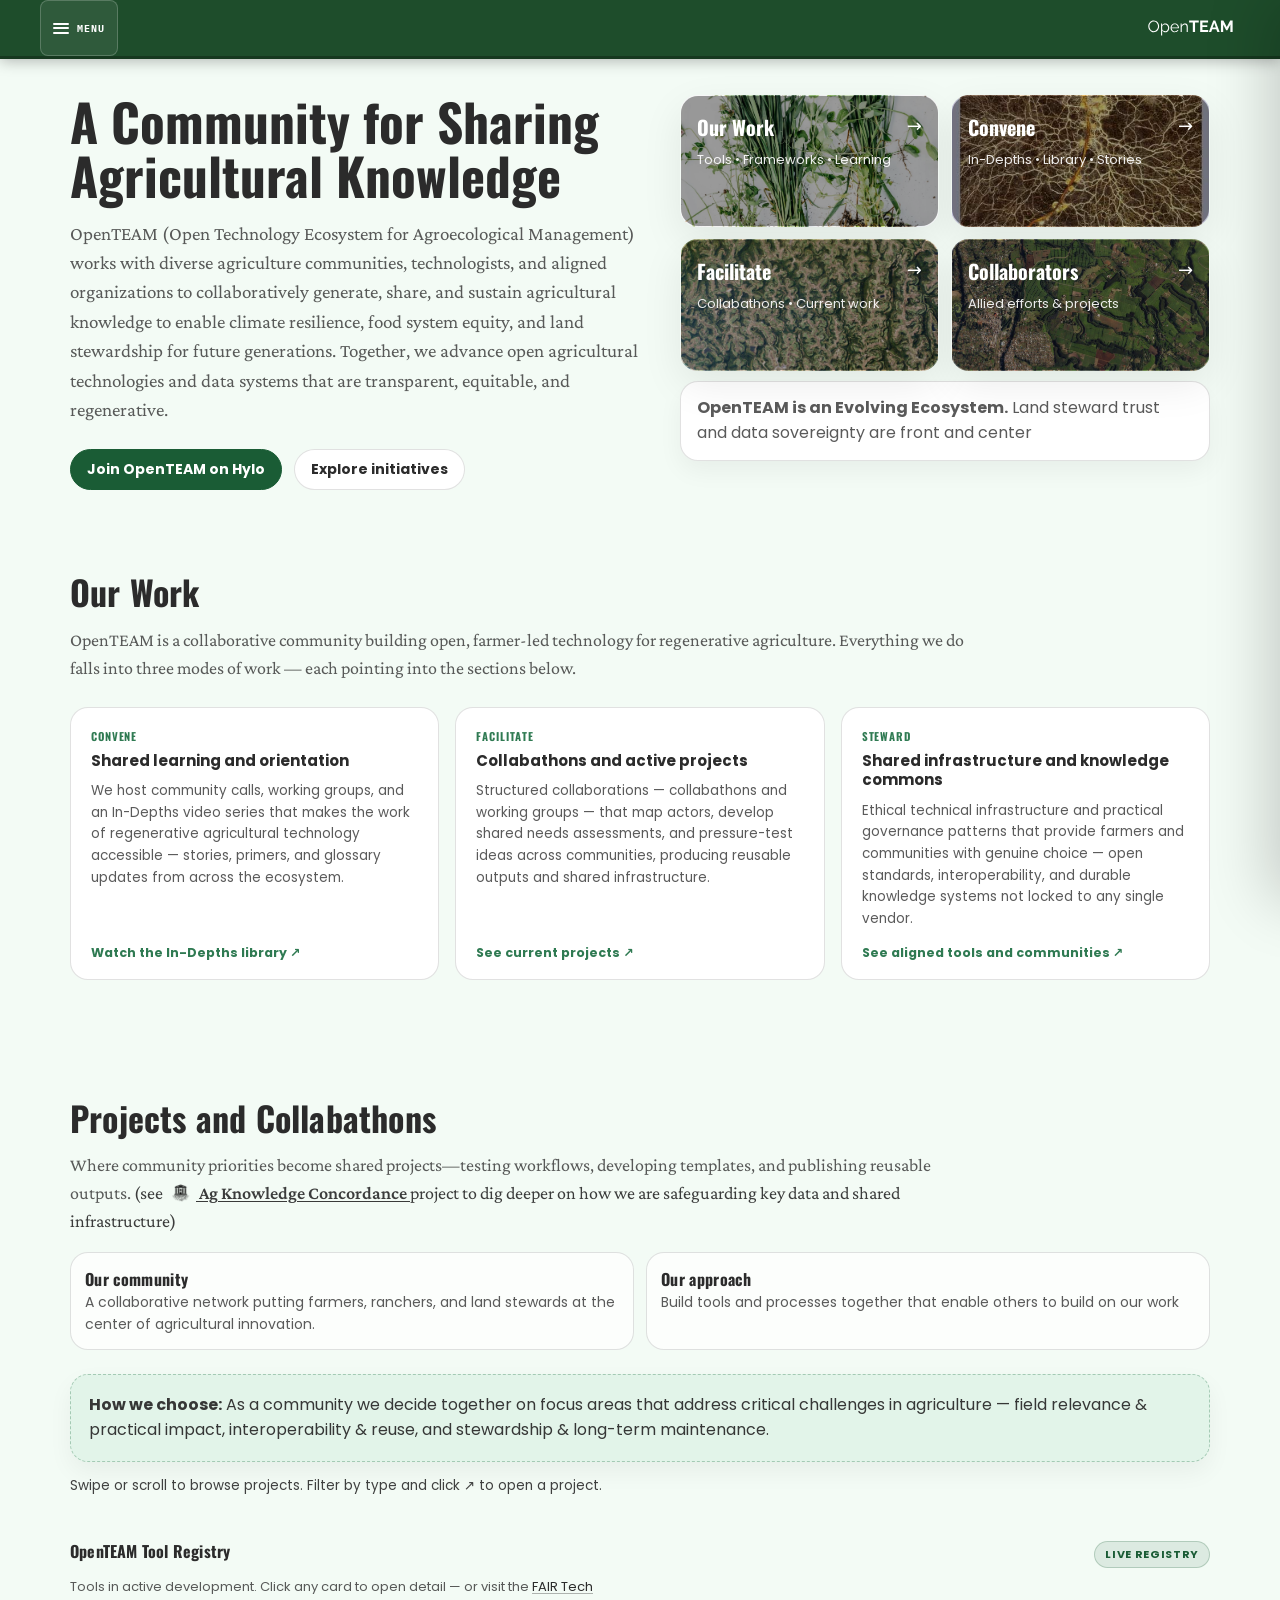
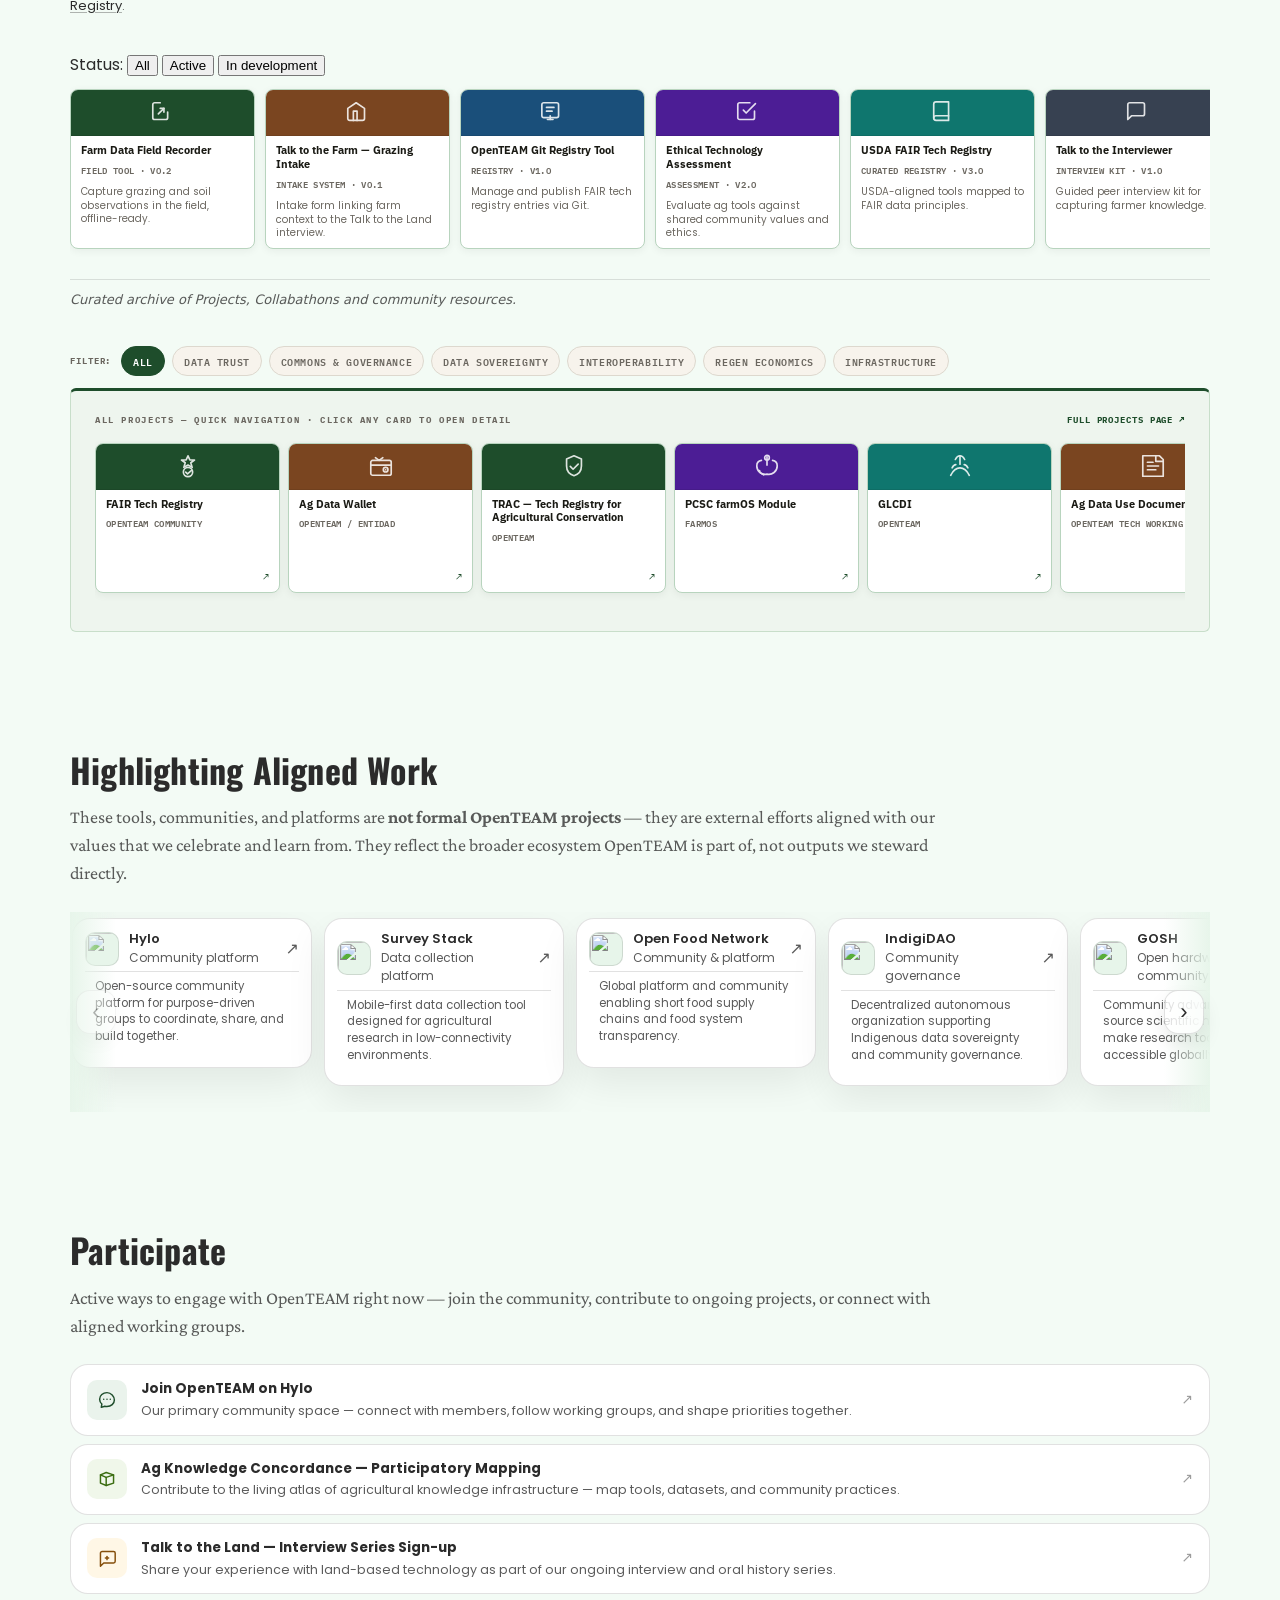
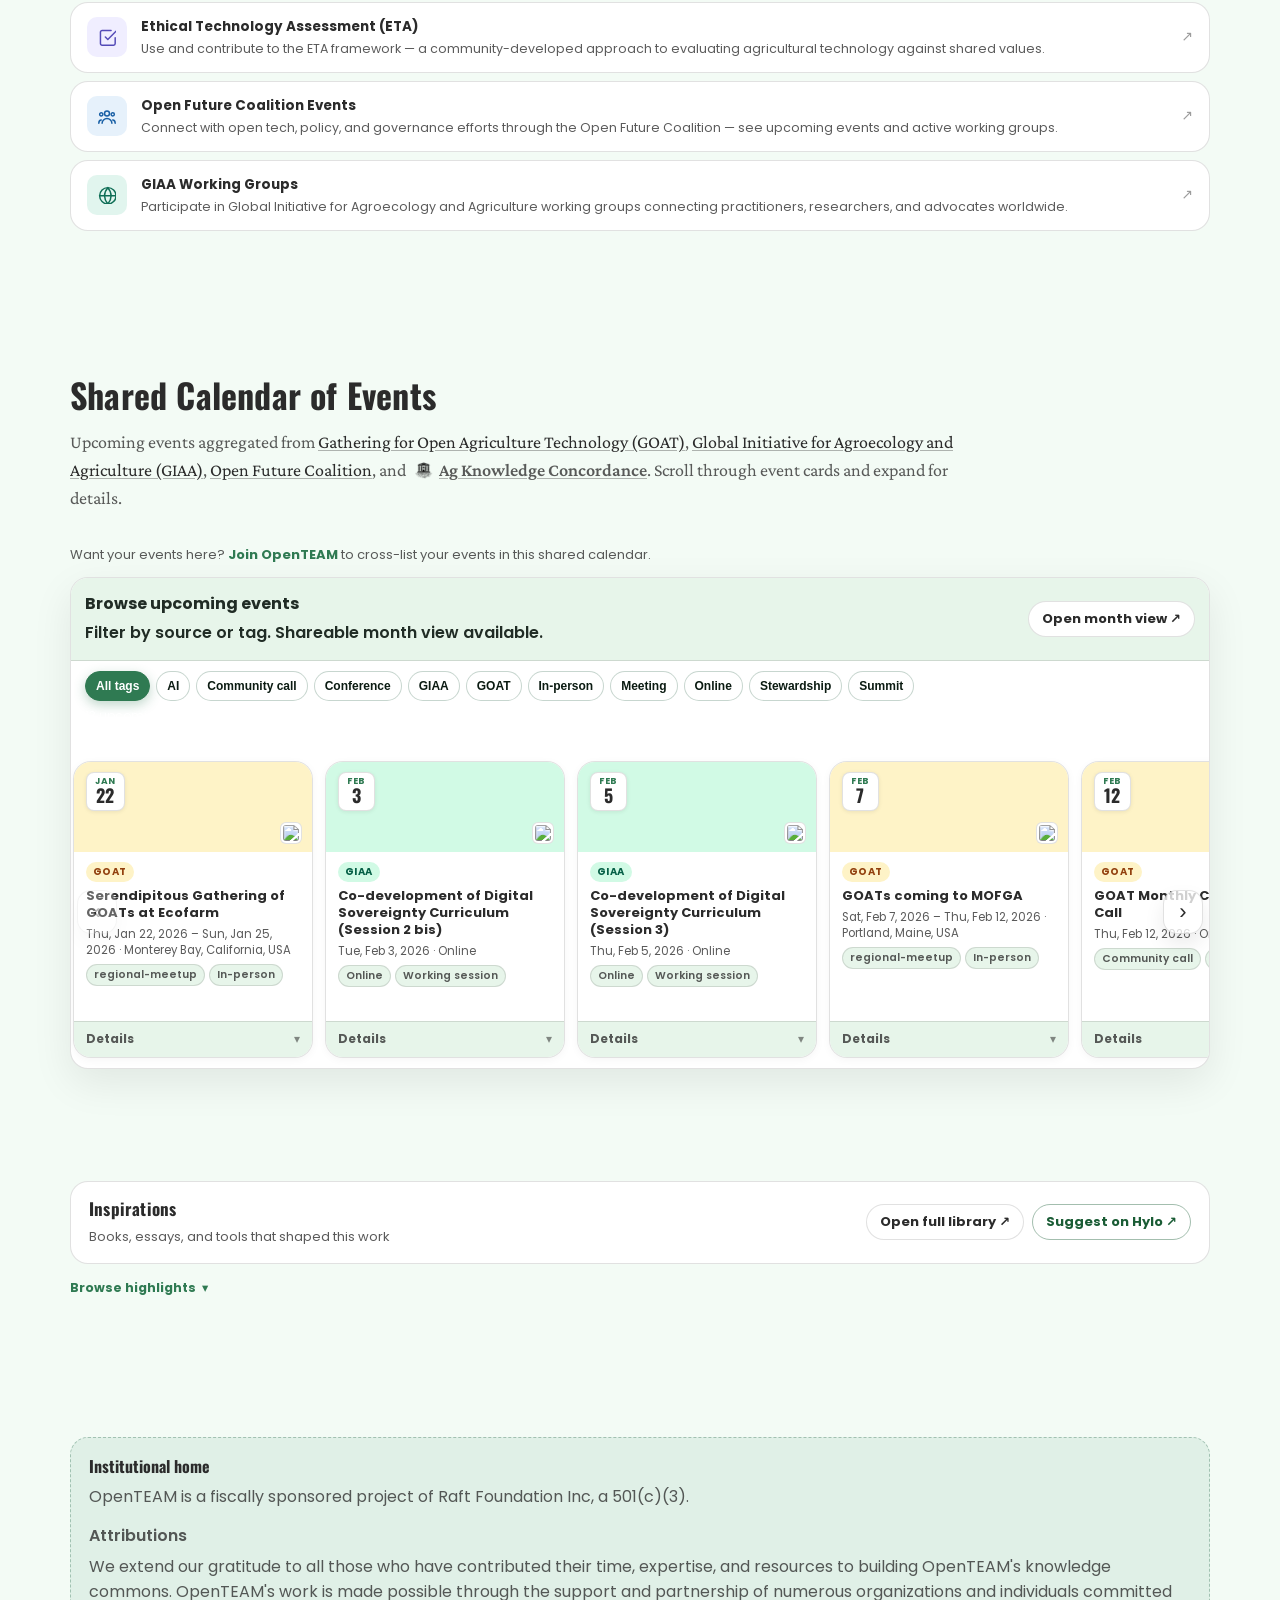
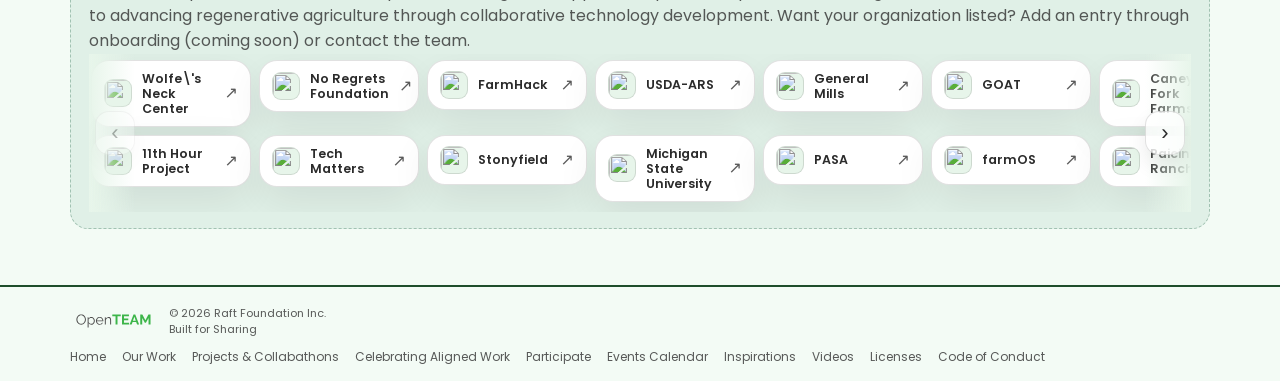
==== commit ca89e101: "Add files via upload" ====
--- a/index.html
+++ b/index.html
@@ -113,18 +113,8 @@
       <span class="topbar-menu-label">MENU</span>
     </button>
     <a class="brand" href="index.html">
-      <svg class="brand-logo" viewBox="0 0 28 28" fill="none">
-        <circle cx="14" cy="14" r="13" stroke="rgba(255,255,255,0.3)" stroke-width="1"/>
-        <circle cx="14" cy="7"  r="3" fill="rgba(255,255,255,0.9)"/>
-        <circle cx="7"  cy="19" r="3" fill="rgba(255,255,255,0.9)"/>
-        <circle cx="21" cy="19" r="3" fill="rgba(255,255,255,0.9)"/>
-        <line x1="14" y1="10" x2="7"  y2="16" stroke="rgba(255,255,255,0.5)" stroke-width="1.3"/>
-        <line x1="14" y1="10" x2="21" y2="16" stroke="rgba(255,255,255,0.5)" stroke-width="1.3"/>
-        <line x1="7"  y1="19" x2="21" y2="19" stroke="rgba(255,255,255,0.5)" stroke-width="1.3"/>
-      </svg>
-      OpenTEAM
-      <div class="bdiv"></div>
-      <span class="bsub">Open Technology Ecosystem for Agricultural Management</span>
+      <img src="assets/openteam_logo.svg" alt="OpenTEAM" class="brand-logo-img"
+           style="height:32px;width:auto;filter:brightness(0) invert(1);display:block;"/>
     </a>
   </div>
 </div>
@@ -448,6 +438,13 @@
 
   </div>
   </div>
+</div>
+
+
+<div style="margin:18px 0 4px;padding:10px 0 6px;border-top:1px solid var(--border,#ddd);">
+  <p style="font-size:13px;color:var(--muted,#888);margin:0;font-style:italic;">
+    Curated archive of Projects, Collabathons and community resources.
+  </p>
 </div>
 
 <div class="proj-rail-root" id="projRailRoot" style="margin-top:18px;">
@@ -2158,11 +2155,11 @@
 </main>
 <footer class="footer" style="padding:18px 0 14px;border-top:2px solid #1e4d2b;">
 <div class="container" style="display:flex;align-items:center;justify-content:space-between;flex-wrap:wrap;gap:10px 24px;">
-<div style="display:flex;align-items:center;gap:10px;flex:0 0 auto;">
-  <img alt="OpenTEAM logo" src="assets/openteam_logo.svg" style="width:32px;height:32px;object-fit:contain;"/>
-  <div>
-    <div style="font-family:'IBM Plex Sans',sans-serif;font-weight:700;font-size:13px;color:var(--text);">OpenTEAM</div>
-    <div style="font-size:11px;color:var(--muted);">© <span id="year"></span> Raft Foundation Inc. — Built for Sharing</div>
+<div style="display:flex;align-items:center;gap:12px;flex:0 0 auto;">
+  <img alt="OpenTEAM" src="assets/openteam_logo.svg"
+       style="height:28px;width:auto;max-width:140px;object-fit:contain;display:block;"/>
+  <div style="font-size:11px;color:var(--muted);line-height:1.5;">
+    © <span id="year"></span> Raft Foundation Inc.<br>Built for Sharing
   </div>
 </div>
 <nav style="display:flex;flex-wrap:wrap;gap:4px 16px;font-size:12px;">
--- a/styles.css
+++ b/styles.css
@@ -187,6 +187,10 @@
   grid-template-columns: 1.05fr 0.95fr;
   gap: var(--space-4);
   align-items:start;
+}
+.hero-right{
+  position: sticky;
+  top: 80px;
 }
 .feature-head{
   font-family: "Oswald", system-ui, sans-serif;
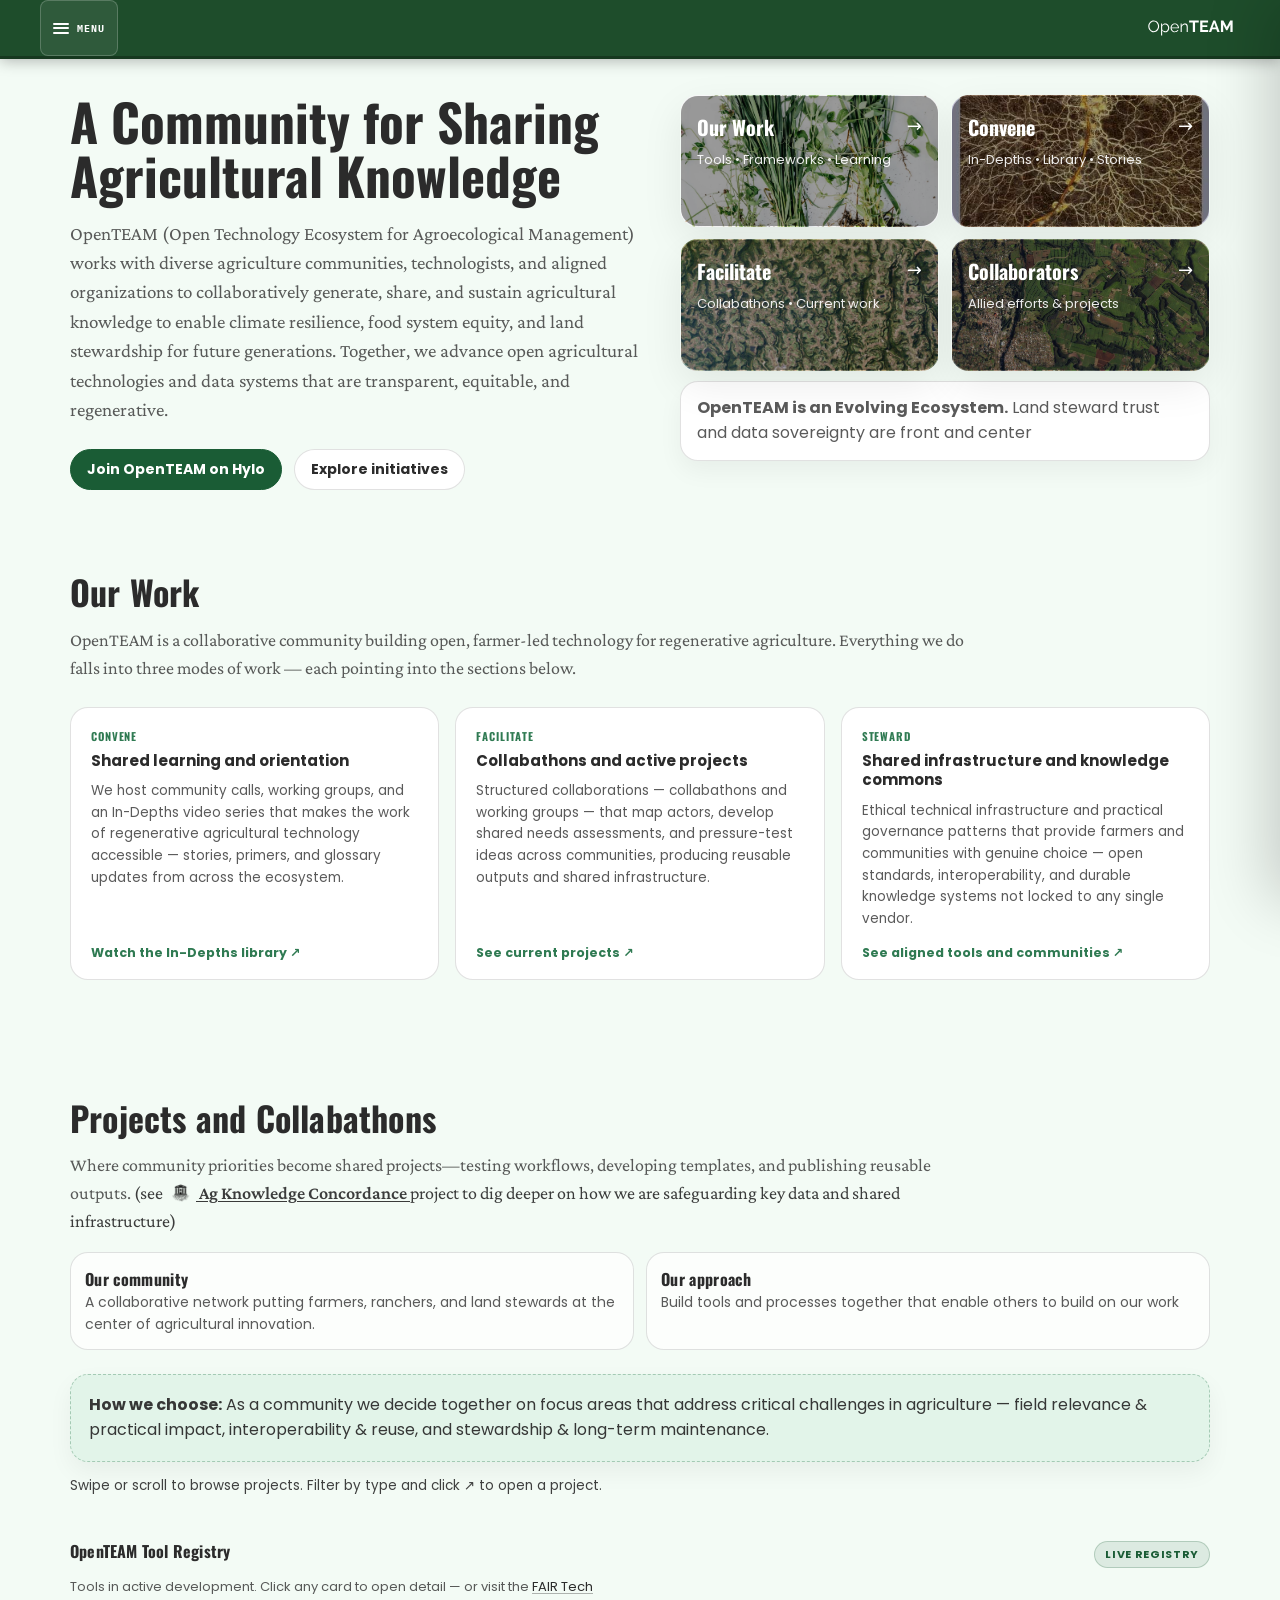
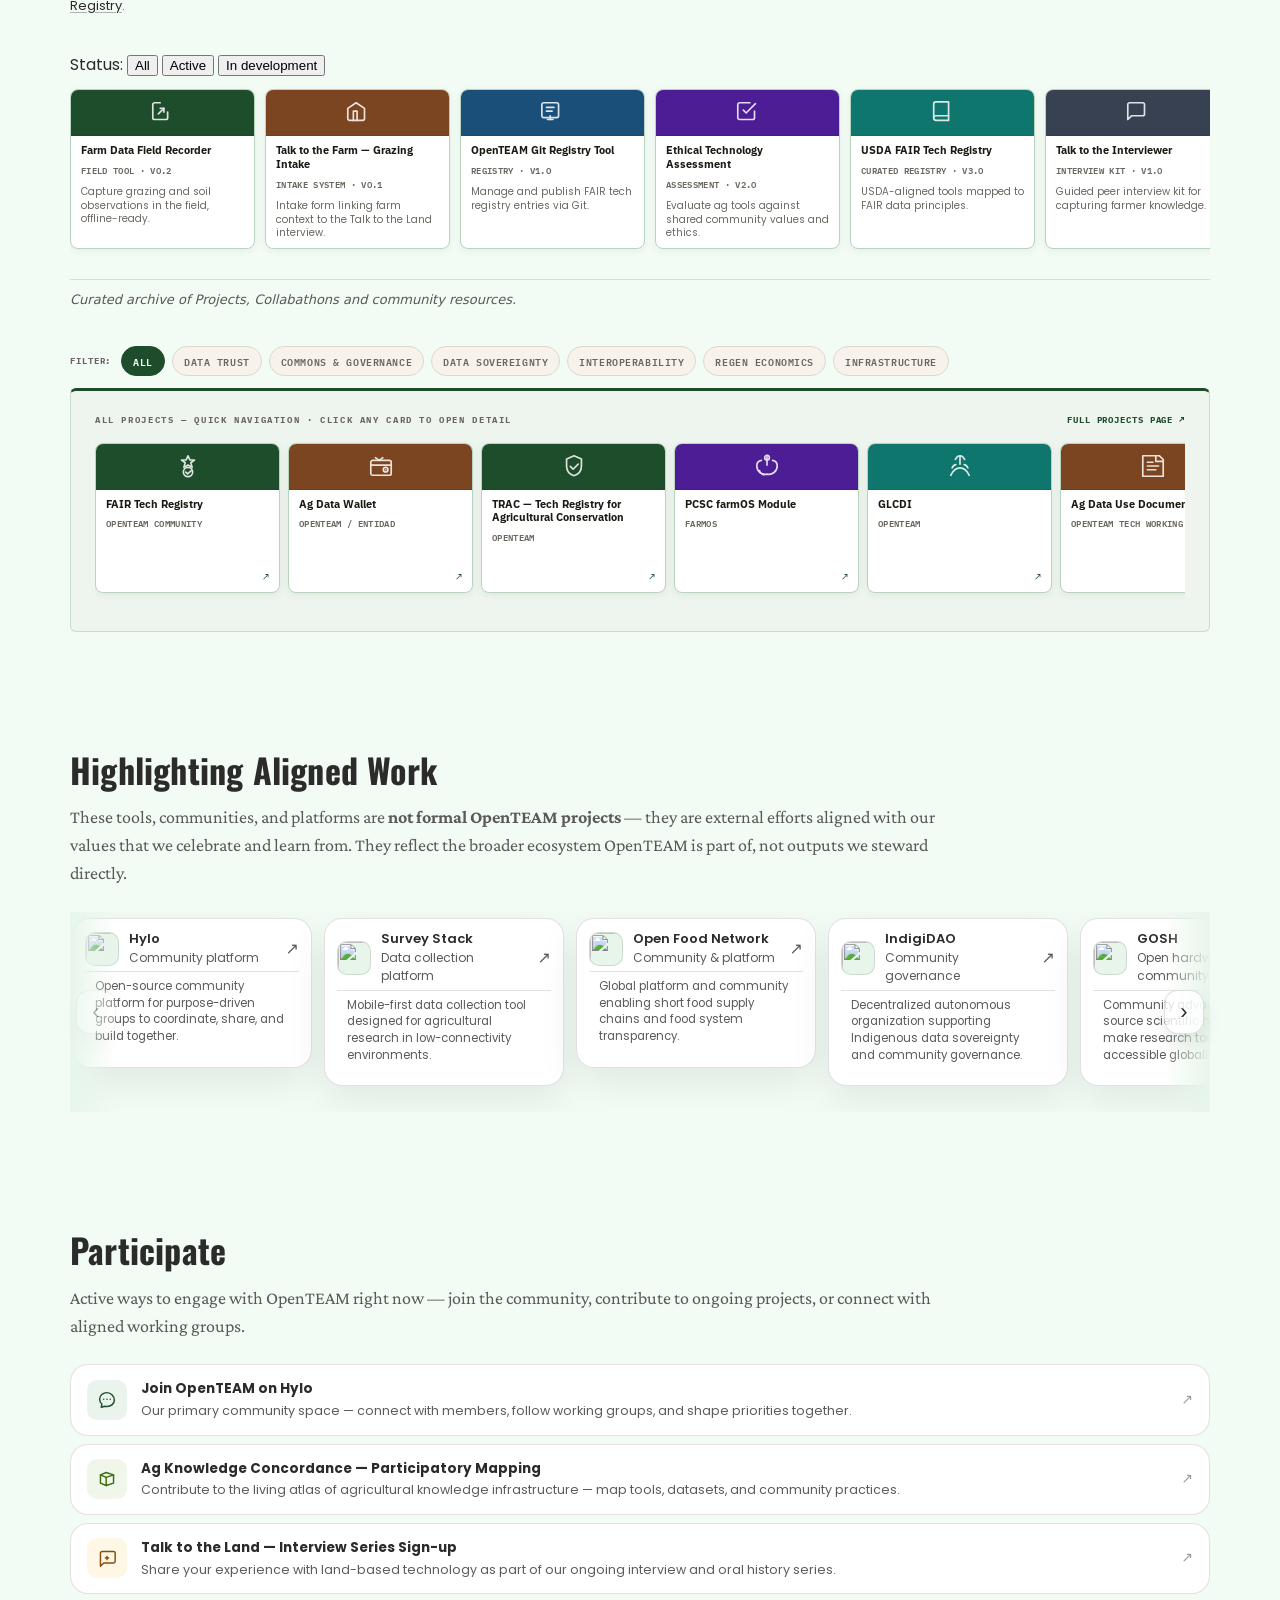
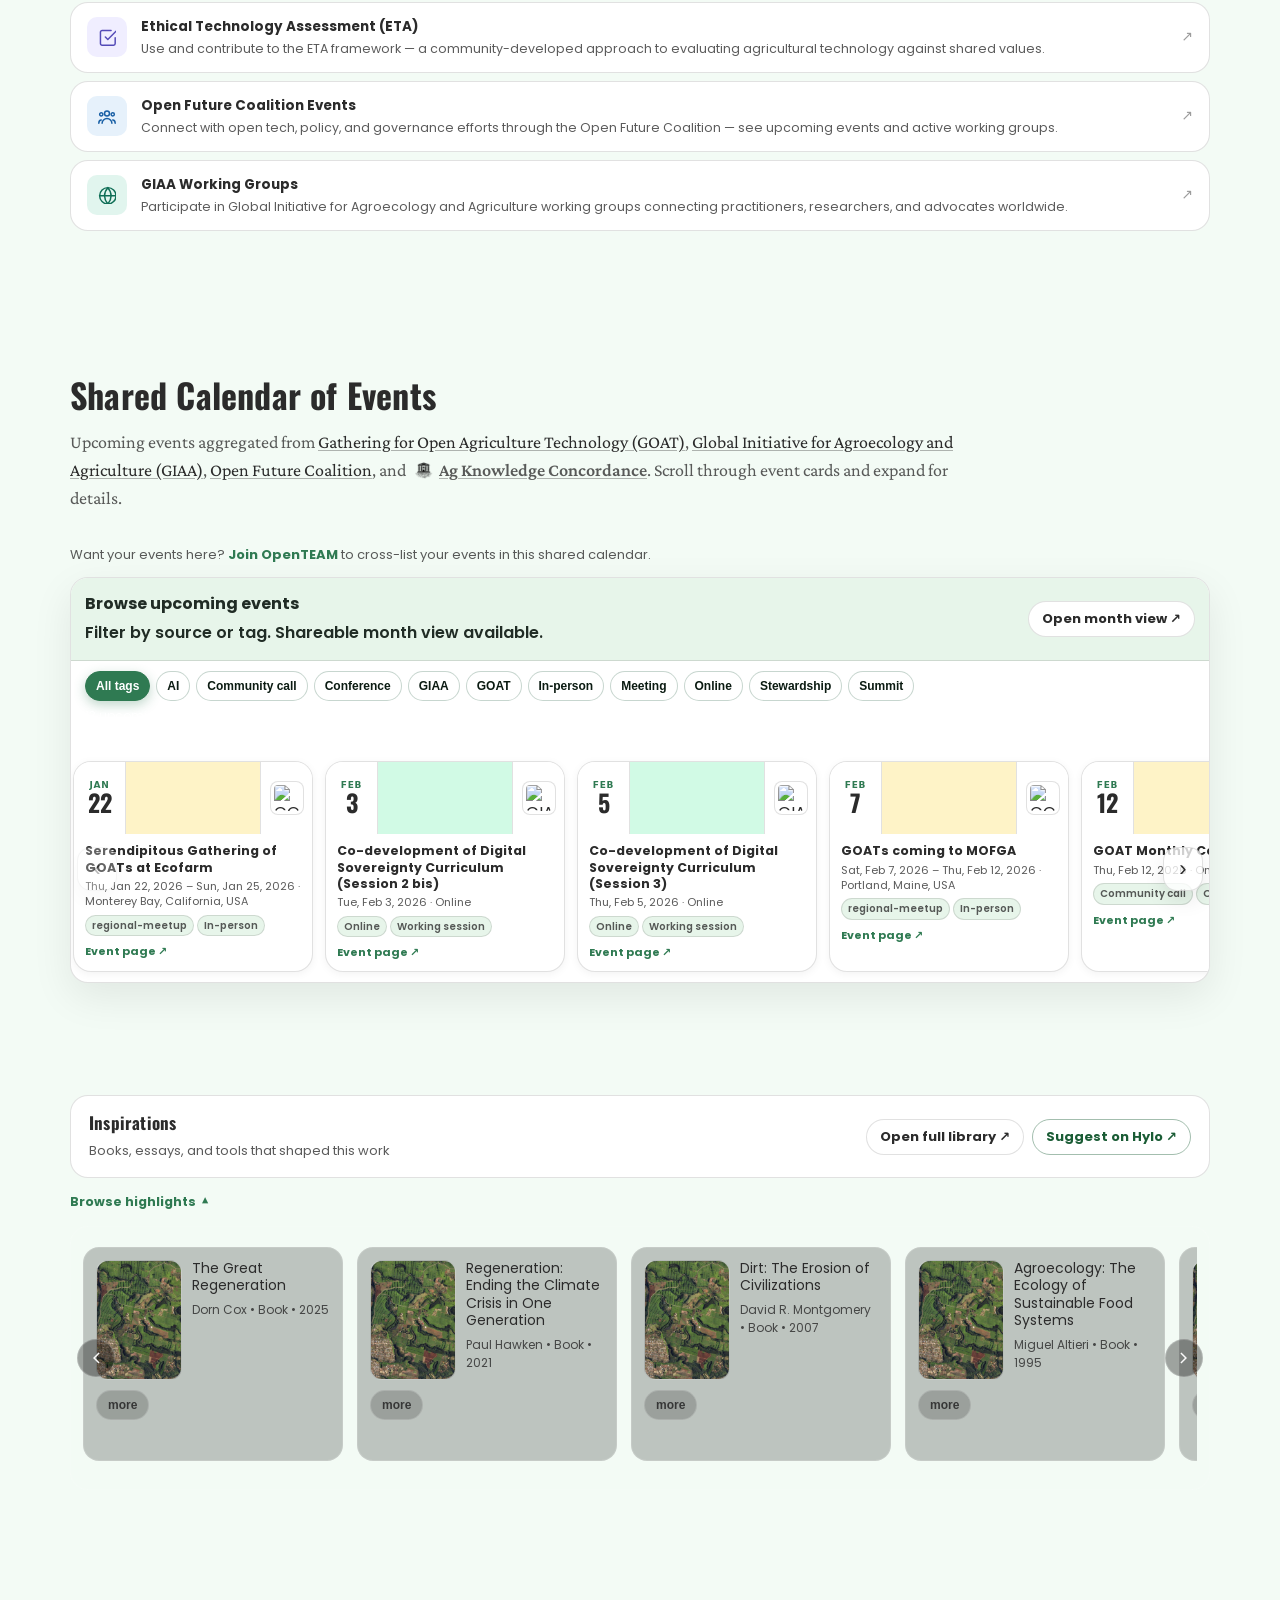
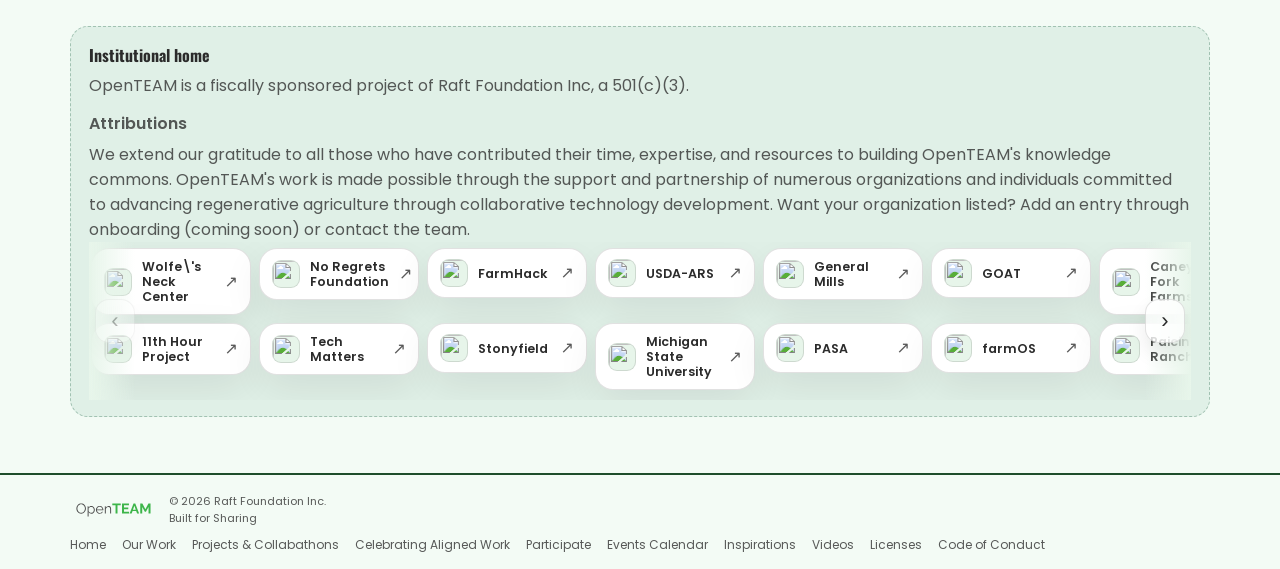
==== commit 4640c4dc: "Add files via upload" ====
--- a/index.html
+++ b/index.html
@@ -856,7 +856,7 @@
     <a class="btn small outline" href="https://www.hylo.com/groups/openteam-inspirations-registry/stream" rel="noopener" target="_blank">Suggest on Hylo ↗</a>
   </div>
 </div>
-<details class="insp-rail-details">
+<details class="insp-rail-details" open>
   <summary class="insp-rail-summary">
     <span>Browse highlights</span>
     <span class="insp-rail-chev" aria-hidden="true">▾</span>
--- a/styles.css
+++ b/styles.css
@@ -1505,168 +1505,141 @@
 .cal-rail { grid-auto-columns: minmax(240px, 270px) !important; }
 
 /* Card shell — matches site panel style */
+/* ── Calendar event cards (compact, no expand) ─────────────────── */
 .ec {
   scroll-snap-align: start;
+  flex: 0 0 220px;
   border-radius: var(--radius);
   border: 1px solid var(--border);
   background: white;
-  box-shadow: 0 2px 8px rgba(0,0,0,0.04);
+  box-shadow: 0 2px 8px rgba(0,0,0,0.05);
   overflow: hidden;
   display: flex;
   flex-direction: column;
-  min-width: 0;
-}
-
-/* Thumbnail strip */
-.ec__thumb {
-  height: 90px;
-  position: relative;
+}
+
+/* Top strip: date | thumbnail | org logo */
+.ec__top {
+  display: grid;
+  grid-template-columns: 52px 1fr 52px;
+  height: 72px;
   flex-shrink: 0;
-  background: var(--bg-alt);
-}
-
-/* Date badge (shown when no image) */
-.ec__date-badge {
-  position: absolute;
-  top: 10px;
-  left: 12px;
+}
+
+/* Date column */
+.ec__date-col {
+  display: flex;
+  flex-direction: column;
+  align-items: center;
+  justify-content: center;
+  padding: 6px 4px;
   background: white;
-  border: 1px solid var(--border);
-  border-radius: 8px;
-  padding: 4px 8px;
-  text-align: center;
-  min-width: 36px;
-  box-shadow: 0 1px 4px rgba(0,0,0,0.08);
+  border-right: 1px solid var(--border);
 }
 .ec__date-month {
-  display: block;
   font-size: 9px;
-  font-weight: 700;
-  letter-spacing: 0.06em;
+  font-weight: 800;
+  letter-spacing: 0.08em;
   text-transform: uppercase;
   color: var(--accent);
   line-height: 1;
+  display: block;
 }
 .ec__date-day {
-  display: block;
-  font-size: 18px;
+  font-size: 24px;
   font-weight: 800;
   color: var(--text);
-  line-height: 1.1;
+  line-height: 1.05;
   font-family: 'Oswald', sans-serif;
-}
-
-/* Source logo — bottom-right of thumb */
-.ec__src-logo-wrap {
-  position: absolute;
-  bottom: 8px;
-  right: 10px;
-}
-.ec__src-logo {
-  width: 22px;
-  height: 22px;
-  border-radius: 6px;
+  display: block;
+}
+
+/* Thumbnail middle */
+.ec__thumb-mid {
+  background: var(--bg-alt);
+  background-size: cover;
+  background-position: center;
+}
+
+/* Logo column */
+.ec__logo-col {
+  display: flex;
+  align-items: center;
+  justify-content: center;
+  padding: 8px 6px;
+  background: white;
+  border-left: 1px solid var(--border);
+}
+.ec__src-logo-lg {
+  width: 34px;
+  height: 34px;
+  border-radius: 8px;
   border: 1px solid var(--border);
   background: white;
   object-fit: contain;
-  padding: 2px;
+  padding: 3px;
   display: block;
+}
+.ec__src-pill-sm {
+  font-size: 8px;
+  font-weight: 800;
+  letter-spacing: 0.05em;
+  padding: 3px 5px;
+  border-radius: 4px;
+  text-transform: uppercase;
+  text-align: center;
+  line-height: 1.2;
 }
 
 /* Body */
 .ec__body {
-  padding: 10px 12px 8px;
+  padding: 9px 11px 10px;
+  display: flex;
+  flex-direction: column;
+  gap: 3px;
   flex: 1;
-  display: flex;
-  flex-direction: column;
-  gap: 4px;
-}
-
-/* Source pill */
-.ec__src-pill {
-  display: inline-block;
-  font-size: 10px;
-  font-weight: 700;
-  letter-spacing: 0.04em;
-  padding: 2px 7px;
-  border-radius: 999px;
-  width: fit-content;
-  margin-bottom: 2px;
-}
-
+}
 .ec__title {
   margin: 0;
-  font-size: 13px;
+  font-size: 12.5px;
   font-weight: 700;
   line-height: 1.3;
   color: var(--text);
-}
-
+  display: -webkit-box;
+  -webkit-line-clamp: 3;
+  -webkit-box-orient: vertical;
+  overflow: hidden;
+}
 .ec__when {
   margin: 0;
-  font-size: 11.5px;
+  font-size: 11px;
   color: var(--muted);
   line-height: 1.4;
 }
-
-/* Pills row */
 .ec__pills {
   display: flex;
   flex-wrap: wrap;
-  gap: 4px;
+  gap: 3px;
   margin-top: 2px;
 }
 .ec-pill {
-  font-size: 10.5px;
+  font-size: 10px;
   font-weight: 600;
-  padding: 2px 7px;
+  padding: 2px 6px;
   border-radius: 999px;
   border: 1px solid var(--border);
   background: var(--bg-alt);
   color: var(--muted);
-  white-space: nowrap;
-}
-
-/* Details expand */
-.ec__details {
-  border-top: 1px solid var(--border);
-  background: var(--bg-alt);
-  margin-top: auto;
-}
-.ec__summary {
-  list-style: none;
-  cursor: pointer;
-  display: flex;
-  justify-content: space-between;
-  align-items: center;
-  padding: 8px 12px;
-  font-size: 12px;
-  font-weight: 700;
-  color: var(--muted);
-  user-select: none;
-}
-.ec__summary::-webkit-details-marker { display: none; }
-.ec__chev { transition: transform 160ms ease; opacity: 0.7; }
-.ec__details[open] .ec__chev { transform: rotate(180deg); }
-.ec__expand { padding: 8px 12px 12px; }
-.ec__desc {
-  margin: 0 0 8px 0;
-  font-size: 12px;
-  line-height: 1.5;
-  color: var(--muted);
-}
-.ec__links { display: flex; gap: 8px; flex-wrap: wrap; }
-.ec__link {
-  font-size: 12px;
-  font-weight: 700;
+}
+.ec__link-inline {
+  font-size: 11px;
+  font-weight: 700;
+  color: var(--accent);
   text-decoration: none;
-  padding: 5px 10px;
-  border-radius: 999px;
-  border: 1px solid var(--border);
-  background: white;
-  color: var(--accent);
-}
-.ec__link:hover { background: var(--bg-alt); }
+  margin-top: 4px;
+  display: inline-block;
+}
+.ec__link-inline:hover { text-decoration: underline; }
 
 
 /* Outlined variant */
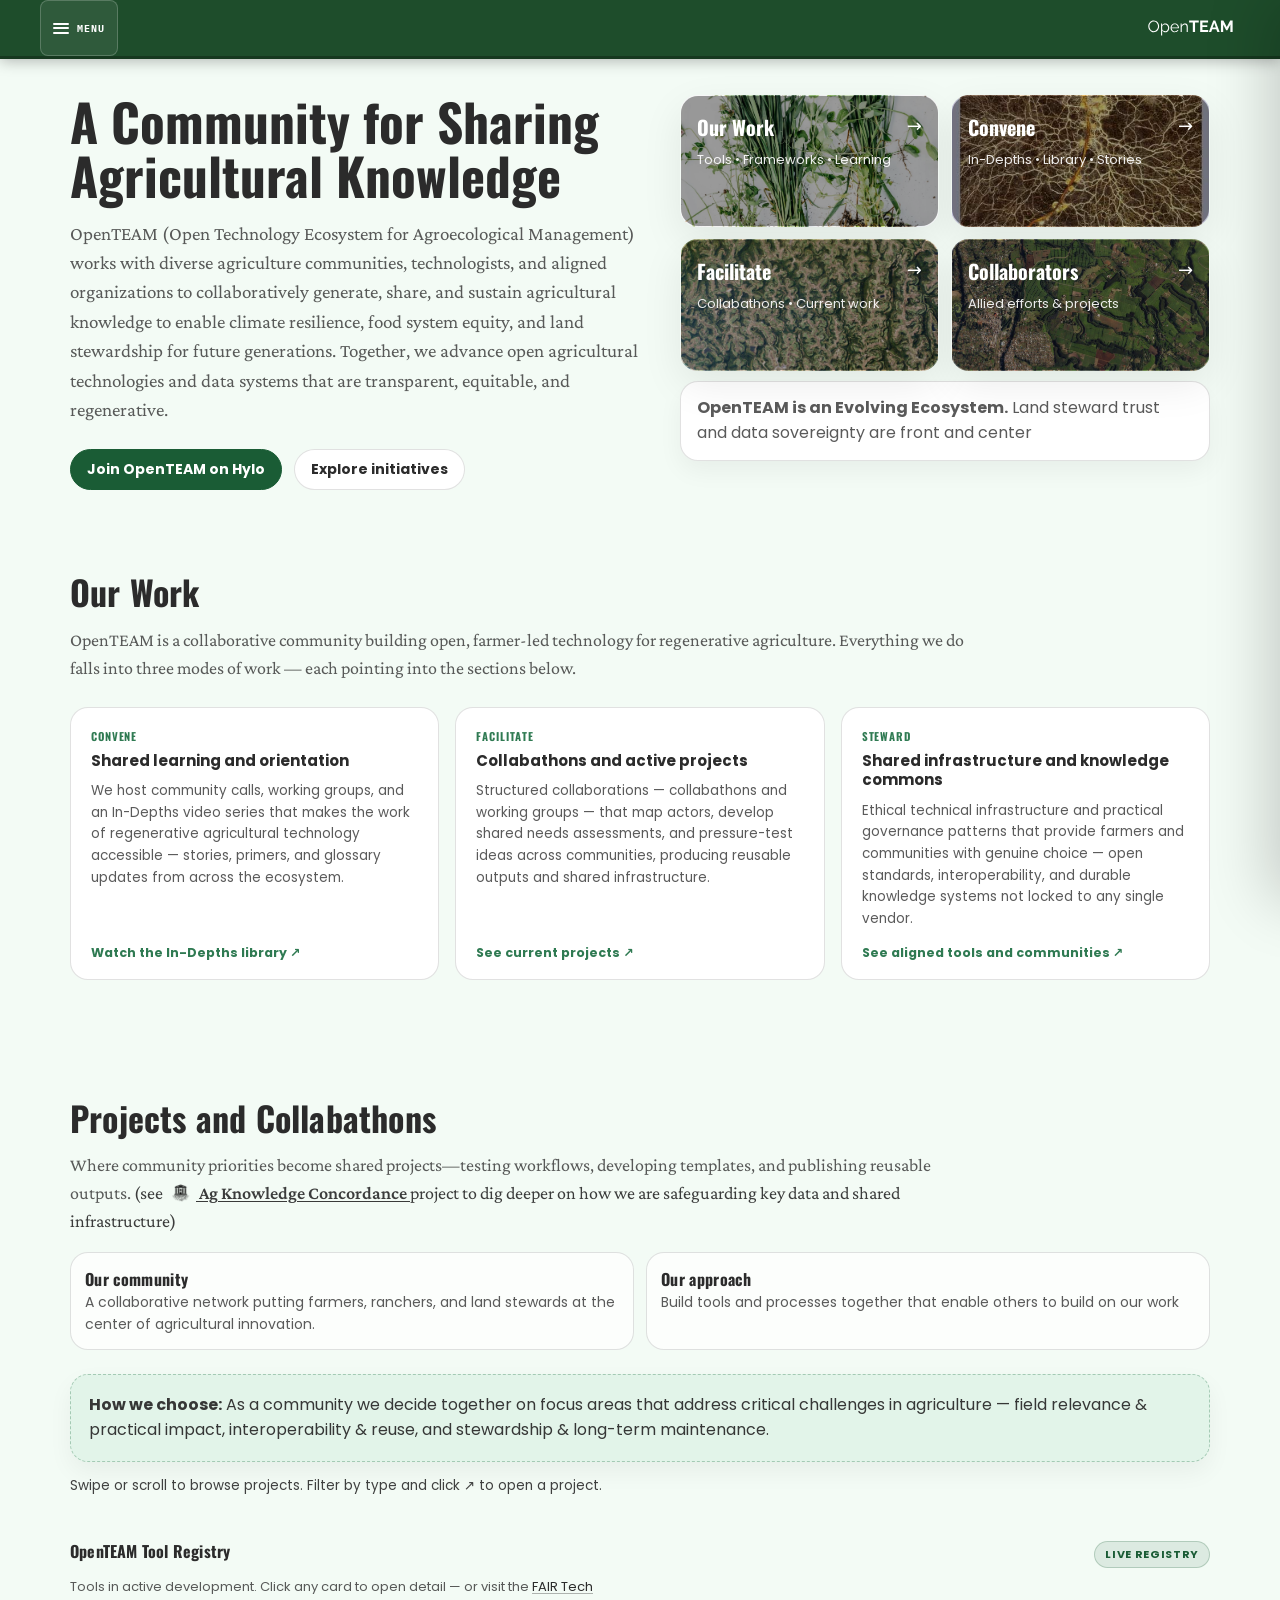
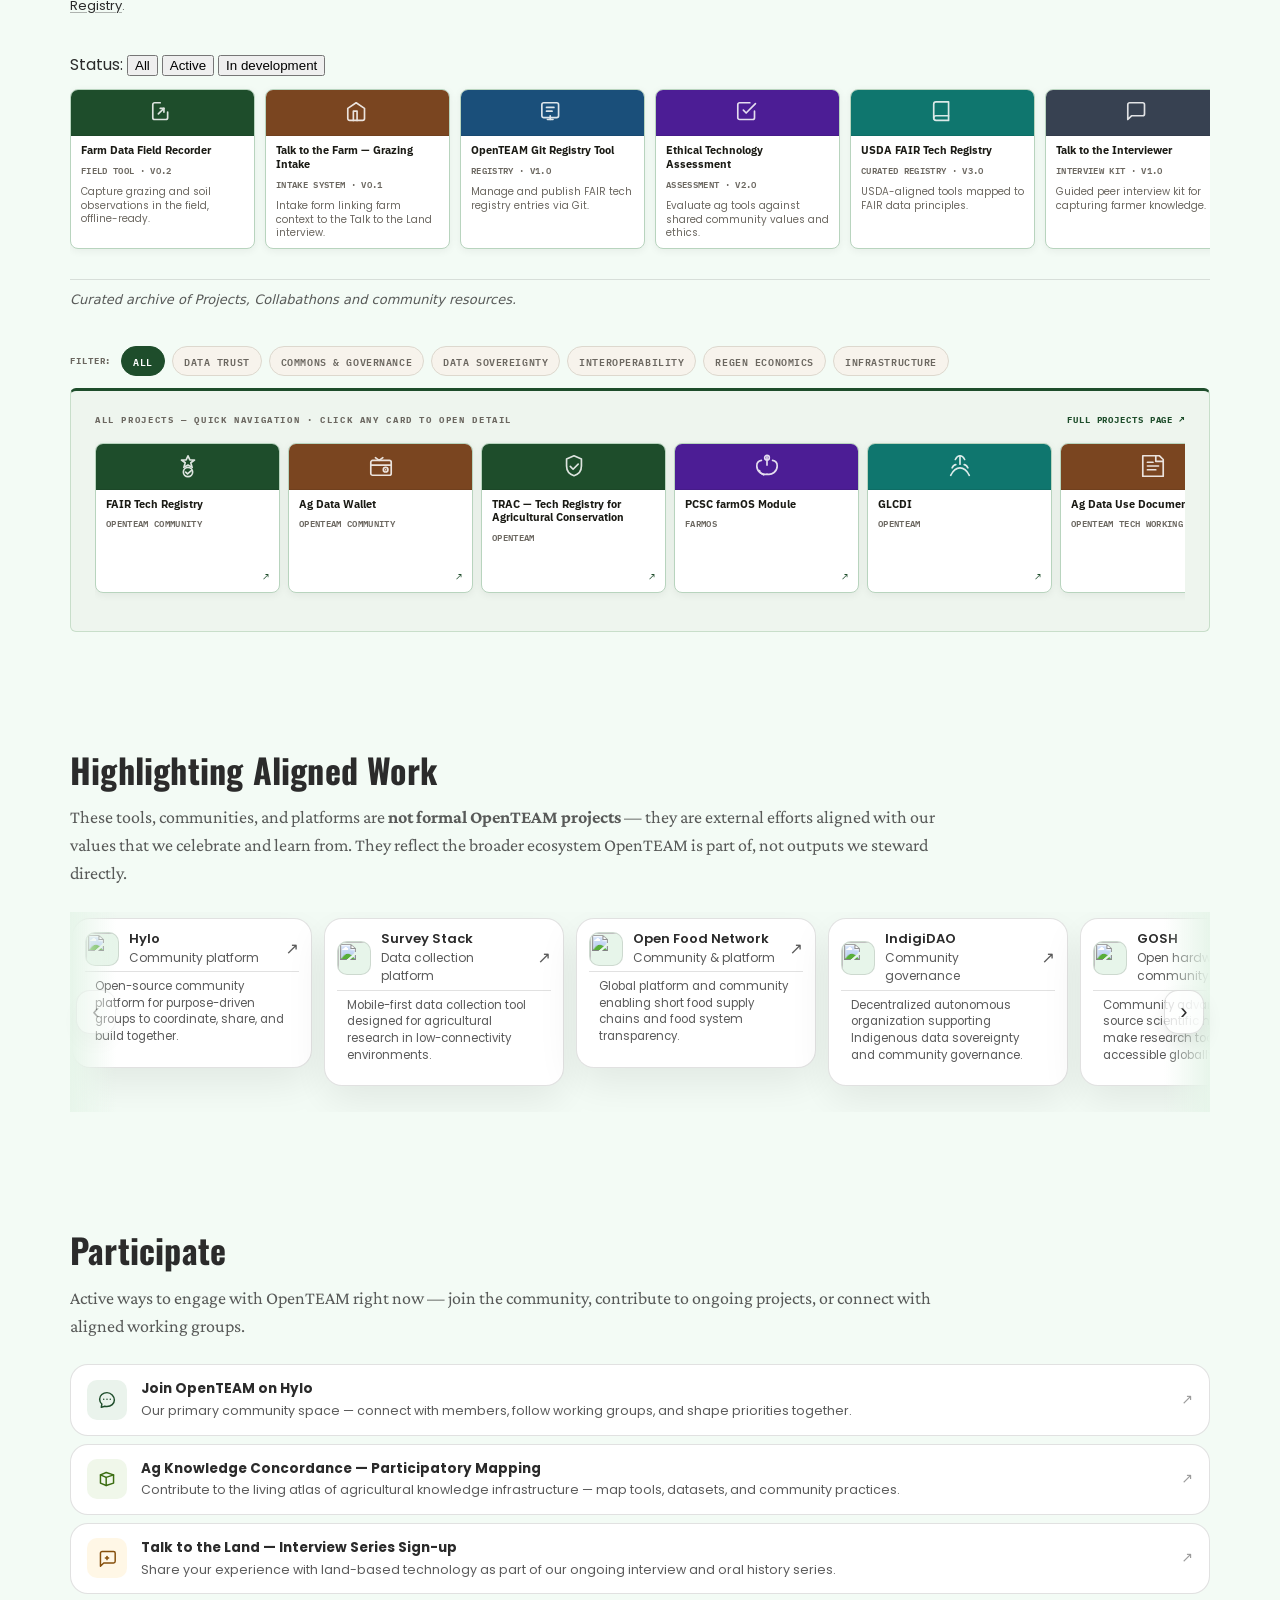
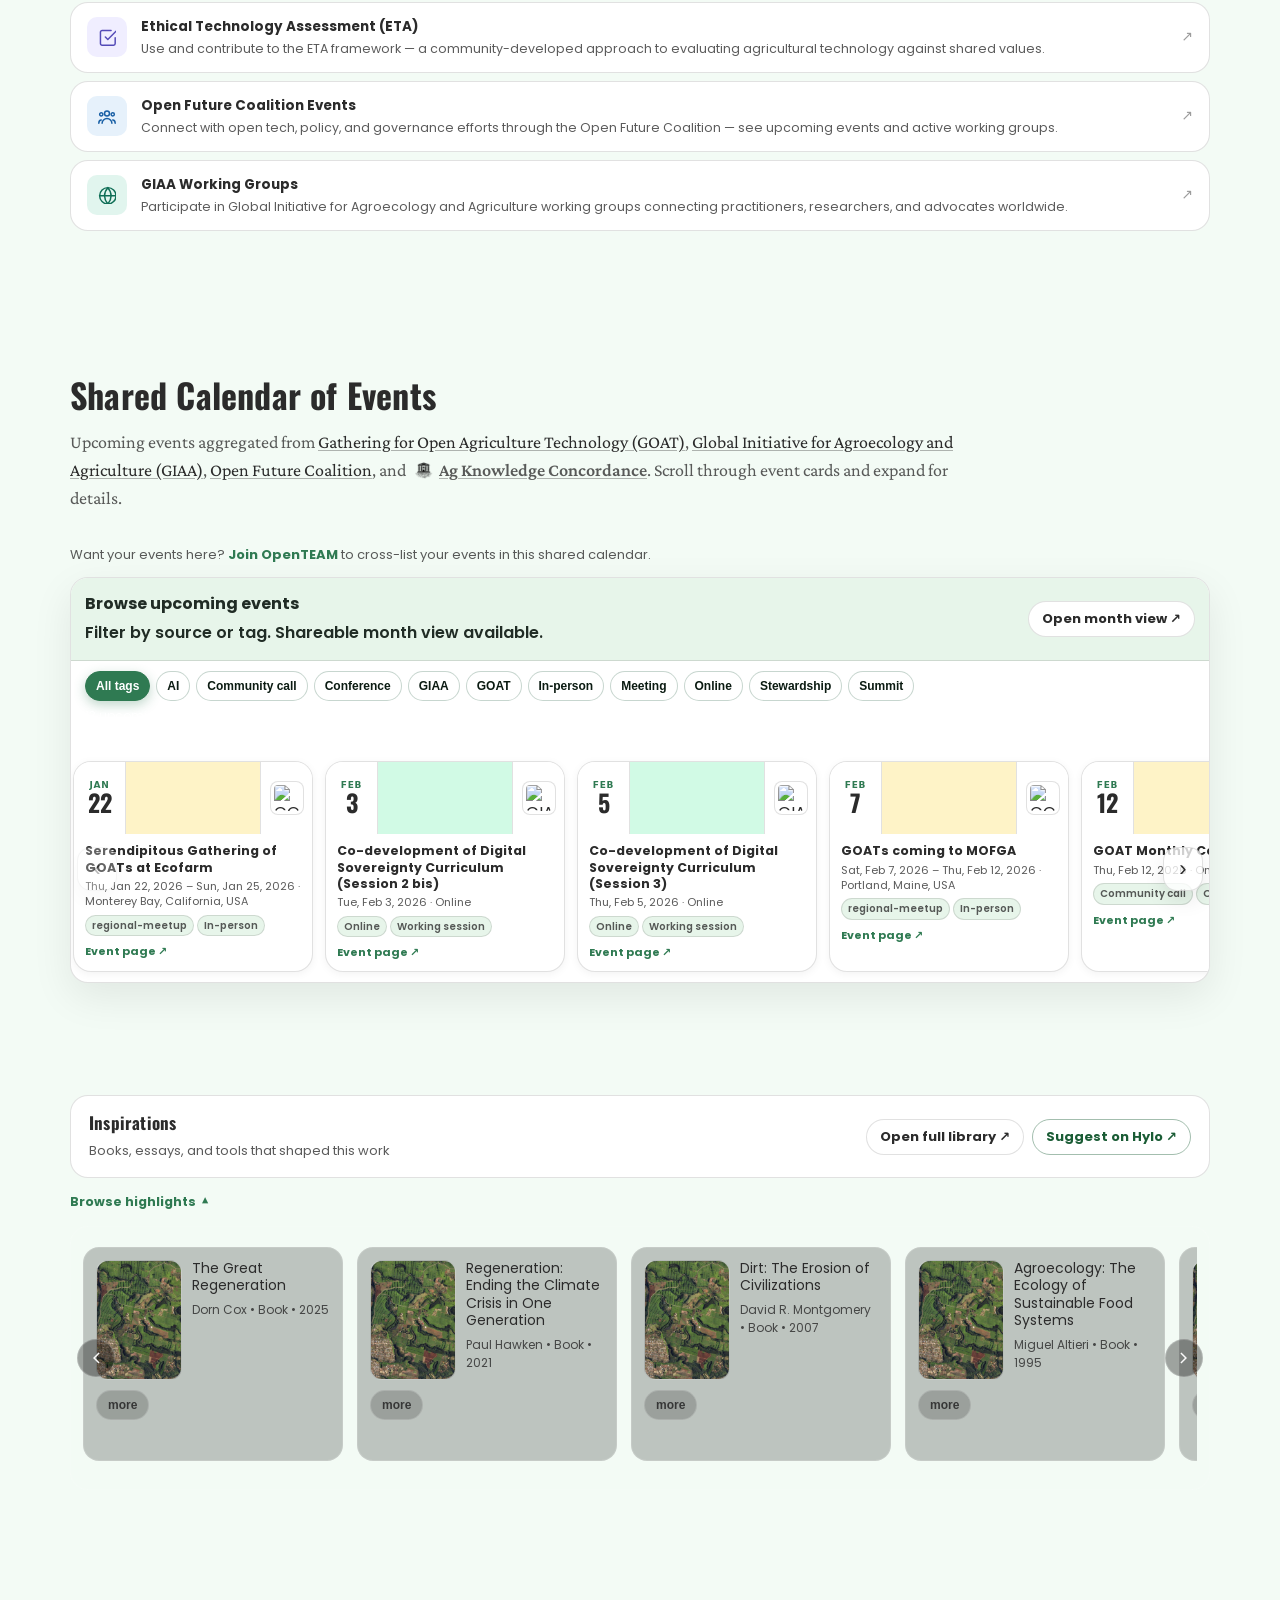
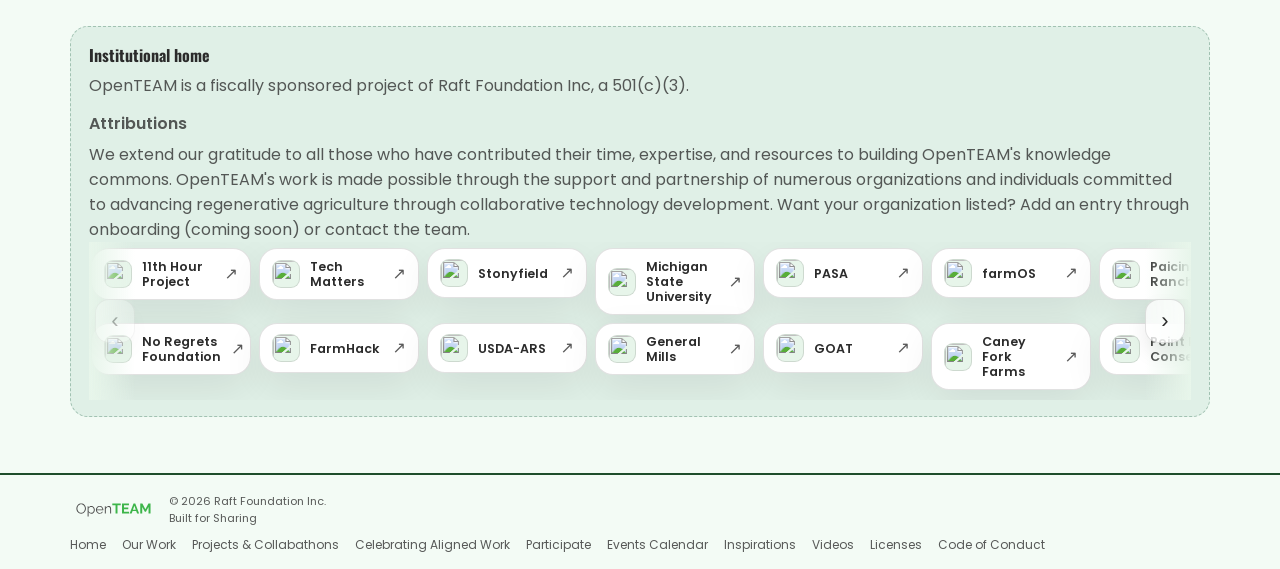
==== commit 6235686d: "Add files via upload" ====
--- a/index.html
+++ b/index.html
@@ -14,7 +14,2277 @@
 <link crossorigin="" href="https://fonts.gstatic.com" rel="preconnect"/>
 <link href="https://fonts.googleapis.com/css2?family=Oswald:wght@300;400;600;700&amp;family=Crimson+Pro:ital,wght@0,300;0,400;0,600;1,400&amp;family=Poppins:wght@300;400;500;600;700&amp;display=swap" rel="stylesheet"/>
 <link href="https://fonts.googleapis.com/css2?family=IBM+Plex+Mono:ital,wght@0,400;0,600;0,700&family=IBM+Plex+Sans:wght@0,300;0,400;0,600;0,700&display=swap" rel="stylesheet"/>
-<link href="styles.css" rel="stylesheet"/>
+<style>
+/* OEDP-inspired layout + typography, adapted for OpenTEAM on GitLab/GitHub Pages */
+:root{
+  /* Light green theme */
+  --bg: #f3fbf5;
+  --bg-alt: #e7f5ea;
+  --text: #2b2b2b;
+  --muted: rgba(43,43,43,0.78);
+  --border: rgba(43,43,43,0.14);
+  --shadow: 0 14px 40px rgba(0,0,0,0.08);
+
+  /* Accent greens (slightly lighter for more pop on pale background) */
+  --accent: #2f7a52;
+  --accent-2: #4fb57c;
+
+  --menu-bg: #2b2b2b;
+  --menu-text: #ffffff;
+
+  --radius: 18px;
+  --container: 1140px;
+  --space-2: 16px;
+  --space-3: 24px;
+  --space-4: 36px;
+  --space-5: 56px;
+}
+
+*{box-sizing:border-box}
+html{scroll-behavior:smooth}
+body{
+  margin:0;
+  background:var(--bg);
+  color:var(--text);
+  font-family: "Poppins", system-ui, -apple-system, Segoe UI, Roboto, Helvetica, Arial;
+  line-height:1.55;
+}
+a{color:var(--text); text-decoration-color: rgba(43,43,43,0.35); text-underline-offset: 2px;}
+a:hover{opacity:0.92}
+h2, h3{font-family: "Oswald", system-ui, sans-serif; letter-spacing: 0.2px;}
+h2{font-size: 34px; margin:0 0 8px 0;}
+h3{font-size: 22px; margin:0 0 10px 0;}
+
+.container{
+  width:min(var(--container), calc(100% - 2*var(--space-3)));
+  margin-inline:auto;
+}
+.skip-link{
+  position:absolute; left:-9999px; top:auto; width:1px; height:1px; overflow:hidden;
+}
+.skip-link:focus{
+  left: var(--space-3); top: var(--space-3);
+  width:auto; height:auto; padding: 10px 12px;
+  background: white; border:1px solid var(--border); border-radius: 12px; z-index: 1000;
+}
+
+/* NAV */
+.nav-shell{
+  position:sticky;
+  top:0;
+  z-index: 60;
+  display:flex;
+  align-items:center;
+  justify-content:space-between;
+  padding: 14px 16px;
+  background: rgba(243,251,245,0.86);
+  backdrop-filter: blur(10px);
+  border-bottom: 1px solid var(--border);
+}
+.menu-button{
+  display:flex; align-items:center; gap: 10px;
+  border: 1px solid var(--border);
+  background: white;
+  padding: 10px 12px;
+  border-radius: 14px;
+  box-shadow: 0 10px 24px rgba(0,0,0,0.06);
+  cursor:pointer;
+}
+.menu-icon{
+  width: 18px; height: 12px; position:relative; display:inline-block;
+}
+.menu-icon::before, .menu-icon::after, .menu-icon span{
+  content:"";
+  position:absolute; left:0; right:0;
+  height:2px; background: var(--text); border-radius: 2px;
+}
+.menu-icon::before{top:0}
+.menu-icon::after{bottom:0}
+.menu-icon span{top:50%; transform: translateY(-50%);}
+.menu-label{
+  font-family: "Oswald", system-ui, sans-serif;
+  font-weight:700;
+  letter-spacing: 0.08em;
+}
+.nav-title-text{
+  font-family: "Crimson Pro", serif;
+  font-size: 18px;
+  color: var(--muted);
+}
+.nav-logo img{
+  width: 128px; height: 128px;
+  object-fit: contain;
+}
+
+/* Drawer */
+.drawer{
+  position:fixed;
+  top:0; left:0;
+  width: 360px;
+  max-width: 86vw;
+  height: 100vh;
+  background: var(--menu-bg);
+  color: var(--menu-text);
+  transform: translateX(-110%);
+  transition: transform 240ms ease;
+  z-index: 100;
+  border-right: 1px solid rgba(255,255,255,0.12);
+}
+.drawer.open{transform: translateX(0);}
+.drawer-inner{height:100%; padding: 18px 18px 22px 18px; display:flex; flex-direction:column; gap: 18px;}
+.drawer-top{
+  display:flex; align-items:flex-start; justify-content:space-between; gap: 12px;
+  position:relative;
+}
+.drawer-mark img{
+  width: 96px; height: 96px; object-fit: contain;
+  background: rgba(255,255,255,0.92);
+  border-radius: 18px;
+  padding: 10px;
+}
+.drawer-close{
+  border: 1px solid rgba(255,255,255,0.18);
+  background: transparent;
+  color: var(--menu-text);
+  border-radius: 12px;
+  padding: 8px 10px;
+  cursor:pointer;
+  font-size: 16px;
+}
+.drawer-vertical{
+  position:absolute;
+  left: 108px;
+  top: 10px;
+  writing-mode: vertical-rl;
+  transform: rotate(180deg);
+  font-family: "Oswald", system-ui, sans-serif;
+  letter-spacing: 0.10em;
+  text-transform: uppercase;
+  font-size: 12px;
+  color: rgba(255,255,255,0.86);
+  pointer-events:none;
+}
+.drawer-links{
+  display:flex;
+  flex-direction:column;
+  gap: 10px;
+  margin-top: 8px;
+}
+.drawer-link{
+  display:block;
+  padding: 12px 12px;
+  border-radius: 14px;
+  color: var(--menu-text);
+  text-decoration:none;
+  font-family: "Oswald", system-ui, sans-serif;
+  font-weight: 700;
+  letter-spacing: 0.06em;
+}
+.drawer-link:hover{background: rgba(255,255,255,0.08); opacity:1;}
+.drawer-meta{margin-top:auto; padding-top: 12px; border-top: 1px solid rgba(255,255,255,0.12);}
+.drawer-meta-title{font-family:"Oswald"; letter-spacing: 0.08em; text-transform: uppercase; font-size: 12px; color: rgba(255,255,255,0.78);}
+.drawer-meta-link{display:inline-block; margin-top: 6px; color: rgba(255,255,255,0.95); text-decoration:none;}
+.drawer-meta-link:hover{opacity:0.9;}
+
+.scrim{
+  position:fixed;
+  inset:0;
+  background: rgba(0,0,0,0.35);
+  opacity:0;
+  pointer-events:none;
+  transition: opacity 200ms ease;
+  z-index: 90;
+}
+.scrim.open{opacity:1; pointer-events:auto;}
+
+/* HERO */
+.hero{padding: var(--space-5) 0;}
+.hero-grid{
+  display:grid;
+  grid-template-columns: 1.05fr 0.95fr;
+  gap: var(--space-4);
+  align-items:start;
+}
+.hero-right{
+  position: sticky;
+  top: 80px;
+}
+.feature-head{
+  font-family: "Oswald", system-ui, sans-serif;
+  font-weight: 700;
+  font-size: clamp(34px, 4vw, 54px);
+  line-height: 1.05;
+  margin:0 0 var(--space-2) 0;
+}
+.feature-sub{
+  margin:0 0 var(--space-3) 0;
+  color: var(--muted);
+  font-family: "Crimson Pro", serif;
+  font-size: 19px;
+  max-width: 68ch;
+}
+.hero-ctas{display:flex; gap: 12px; flex-wrap:wrap; margin-bottom: var(--space-3);}
+.btn{
+  display:inline-flex;
+  align-items:center;
+  justify-content:center;
+  gap: 5px;
+  padding: 9px 16px;
+  border-radius: 999px;
+  border: 1.5px solid var(--border);
+  background: #fff;
+  text-decoration:none;
+  font-weight: 700;
+  font-size: 14px;
+  color: var(--text);
+  box-shadow: none;
+  transition: background 120ms ease, border-color 120ms ease;
+  cursor: pointer;
+}
+.btn:hover{ background: var(--bg-alt); border-color: rgba(0,0,0,0.22); }
+.btn.primary{
+  color: #fff;
+  background: #1a5c35;
+  border-color: #1a5c35;
+}
+.btn.primary:hover{ background: #154d2c; border-color: #154d2c; }
+.btn.small{padding: 7px 13px; font-size: 13px;}
+.hero-notes{display:grid; grid-template-columns: 1fr 1fr; gap: 12px;}
+.note{
+  background: rgba(255,255,255,0.72);
+  border: 1px solid var(--border);
+  border-radius: var(--radius);
+  padding: 14px;
+}
+.note-title{font-family:"Oswald"; font-weight:700; letter-spacing:0.02em;}
+.note-body{color: var(--muted); font-size: 14px;}
+
+.tile-grid{
+  display:grid;
+  grid-template-columns: 1fr 1fr;
+  gap: 12px;
+}
+.tile{
+  display:block;
+  border: 1px solid rgba(255,255,255,0.15);
+  border-radius: var(--radius);
+  padding: 16px;
+  text-decoration:none;
+  color: white;
+  position:relative;
+  overflow:hidden;
+  box-shadow: var(--shadow);
+  min-height: 132px;
+}
+.tile::before{
+  content:"";
+  position:absolute; inset:0;
+  background: rgba(0,0,0,0.38);
+}
+.tile > *{position:relative; z-index:1;}
+.tile-top{display:flex; align-items:flex-start; justify-content:space-between; gap: 10px;}
+.tile-title{font-family:"Oswald"; font-size: 20px; font-weight:700;}
+.tile-arrow{font-size: 18px;}
+.tile-desc{margin-top: 8px; color: rgba(255,255,255,0.90); font-size: 13px; line-height:1.35;}
+.hero-caption{
+  margin-top: 12px;
+  padding: 14px 16px;
+  border-radius: var(--radius);
+  background: white;
+  border: 1px solid var(--border);
+  color: var(--muted);
+  box-shadow: 0 10px 24px rgba(0,0,0,0.05);
+}
+
+/* Background tiles */
+.tile-covercrop{background: url("assets/bg_covercrop.jpg") center/cover no-repeat;}
+.tile-mycelium{background: url("assets/bg_mycelium.jpg") center/cover no-repeat;}
+.tile-fieldpatterns{background: url("assets/bg_fieldpatterns.jpg") center/cover no-repeat;}
+.tile-malawi{background: url("assets/bg_malawi.jpg") center/cover no-repeat;}
+
+/* Sections */
+.section{padding: var(--space-5) 0;}
+.section.alt{background: var(--bg-alt); border-top: 1px solid var(--border); border-bottom: 1px solid var(--border);}
+.section-head p{margin: 0; color: var(--muted); max-width: 90ch; font-family:"Crimson Pro", serif; font-size: 18px;}
+.section-head{margin-bottom: var(--space-3);}
+
+.cards{
+  display:grid;
+  grid-template-columns: repeat(4, 1fr);
+  gap: 14px;
+}
+.cards.two{grid-template-columns: repeat(2, 1fr);}
+.card{
+  border: 1px solid rgba(255,255,255,0.15);
+  border-radius: var(--radius);
+  padding: 18px;
+  box-shadow: 0 10px 24px rgba(0,0,0,0.06);
+  position:relative;
+  overflow:hidden;
+  color: white;
+  min-height: 210px;
+}
+.card::before{
+  content:"";
+  position:absolute; inset:0;
+  background: rgba(0,0,0,0.45);
+}
+.card > *{position:relative; z-index:1;}
+.card p{margin: 0 0 10px 0;}
+.muted{color: rgba(255,255,255,0.86);}
+
+/* Background cards */
+.card-covercrop{background: url("assets/bg_covercrop.jpg") center/cover no-repeat;}
+.card-mycelium{background: url("assets/bg_mycelium.jpg") center/cover no-repeat;}
+.card-fieldpatterns{background: url("assets/bg_fieldpatterns.jpg") center/cover no-repeat;}
+.card-malawi{background: url("assets/bg_malawi.jpg") center/cover no-repeat;}
+
+.split{
+  display:grid;
+  grid-template-columns: 1fr 1fr;
+  gap: 14px;
+}
+.panel{
+  background: white;
+  border: 1px solid var(--border);
+  border-radius: var(--radius);
+  padding: 18px;
+  box-shadow: 0 10px 24px rgba(0,0,0,0.05);
+  color: var(--text);
+}
+.panel ul{margin: 10px 0 0 18px; color: var(--muted);}
+.callout{
+  margin-top: var(--space-3);
+  padding: 16px 18px;
+  border-radius: var(--radius);
+  border: 1px dashed rgba(45,106,79,0.35);
+  background: rgba(64,145,108,0.10);
+}
+.callout-title{font-family:"Oswald"; font-weight:700;}
+.callout-body{color: var(--muted); margin-top: 6px;}
+
+/* Higher-contrast helper text in Collabathons & Current Work */
+#pilots .section-head .muted{ color: rgba(43,43,43,0.92); }
+#pilots .panel-help .muted{ color: rgba(43,43,43,0.94); }
+#pilots .wg-project-cards__head .muted{ color: rgba(43,43,43,0.90); }
+
+/* Make the help bubble read more clearly on the light green theme */
+#pilots .panel.panel-help{
+  border: 1px dashed rgba(47,122,82,0.35);
+  background: rgba(79,181,124,0.10);
+}
+
+/* Stronger contrast for the email CTAs in the Join section */
+#join a.btn.small{
+  color: #fff;
+  background: #1a5c35;
+  border-color: #1a5c35;
+  box-shadow: none;
+}
+#join a.btn.small:hover{ background: #154d2c; border-color: #154d2c; }
+
+.events{display:grid; gap: 12px;}
+.event{
+  display:grid;
+  grid-template-columns: 90px 1fr;
+  gap: 14px;
+  align-items:center;
+  background: white;
+  border: 1px solid var(--border);
+  border-radius: var(--radius);
+  padding: 14px;
+  box-shadow: 0 10px 24px rgba(0,0,0,0.05);
+}
+.event-date{
+  border-radius: 16px;
+  border: 1px solid rgba(45,106,79,0.25);
+  background: rgba(45,106,79,0.06);
+  padding: 10px 10px;
+  text-align:center;
+}
+.event-month{font-size: 12px; letter-spacing: 0.3px; color: var(--accent); font-family:"Oswald"; font-weight:700;}
+.event-day{font-size: 22px; font-family:"Oswald"; font-weight:700;}
+.event-body h3{margin:0 0 4px 0;}
+.event-body p{margin:0; color: var(--muted);}
+
+/* Footer */
+.footer{
+  border-top: 1px solid var(--border);
+  padding: var(--space-4) 0;
+  background: var(--bg);
+}
+.footer-grid{
+  display:grid;
+  grid-template-columns: 1.2fr 0.8fr;
+  gap: 18px;
+  align-items:start;
+}
+.footer-brand{display:flex; gap: 14px; align-items:flex-start;}
+.footer-logo{width: 160px; height: 160px; object-fit: contain; background: white; border: 1px solid var(--border); border-radius: 16px; padding: 10px;}
+.footer-title{font-family:"Oswald"; font-weight:700; font-size: 20px;}
+.footer-subtitle{color: var(--muted); font-family:"Crimson Pro"; font-size: 18px;}
+.footer-meta{margin-top: 6px; color: var(--muted); font-size: 14px;}
+.footer-meta.small{font-size: 12px;}
+.footer-links{display:flex; flex-direction:column; gap: 8px;}
+.footer-links a{color: var(--muted); text-decoration:none;}
+.footer-links a:hover{color: var(--text); opacity:1;}
+
+/* Responsive */
+@media (max-width: 980px){
+  .hero-grid{grid-template-columns: 1fr; gap: var(--space-3);}
+  .cards{grid-template-columns: 1fr 1fr;}
+  .cards.two{grid-template-columns: 1fr;}
+  .split{grid-template-columns: 1fr;}
+  .tile-grid{grid-template-columns: 1fr 1fr;}
+  .footer-grid{grid-template-columns: 1fr;}
+}
+@media (max-width: 640px){
+  .nav-title{display:none;}
+  .hero-notes{grid-template-columns: 1fr;}
+  .tile-grid{grid-template-columns: 1fr;}
+  .cards{grid-template-columns: 1fr;}
+  .event{grid-template-columns: 1fr; }
+  .event-date{width: 110px;}
+}
+
+
+/* Ensure links are readable on image cards */
+.card a{color:#ffffff; text-decoration-color: rgba(255,255,255,0.65);} .card a:hover{opacity:0.92;}
+
+
+
+/* ===== Scrolling cards (Projects / Tool-Community-Platform / Attributions) ===== */
+.wg-project-cards{ margin-top: 18px; }
+.wg-project-cards__head h3{ margin:0 0 6px 0; }
+.wg-project-cards__wrap{ position: relative; }
+
+.wg-project-cards__rail,
+.tcp-rail{
+  display:grid;
+  grid-auto-flow: column;
+  gap: 12px;
+  overflow-x: auto;
+  padding: 6px 2px 10px 2px;
+  scroll-snap-type: x mandatory;
+  scroll-padding: 8px;
+  -webkit-overflow-scrolling: touch;
+}
+.wg-project-cards__rail{ grid-auto-columns: minmax(250px, 280px); }
+.tcp-rail{ grid-auto-columns: minmax(220px, 260px); }
+.attr-rail{
+  display: grid;
+  grid-template-rows: repeat(2, auto);
+  grid-auto-flow: column;
+  grid-auto-columns: minmax(160px, 190px);
+  gap: 8px;
+  overflow-x: auto;
+  padding: 6px 2px 10px 2px;
+  scroll-snap-type: x mandatory;
+  scroll-padding: 8px;
+  -webkit-overflow-scrolling: touch;
+}
+
+.wg-project-cards__rail::-webkit-scrollbar,
+.tcp-rail::-webkit-scrollbar,
+.attr-rail::-webkit-scrollbar{ height: 10px; }
+.wg-project-cards__rail::-webkit-scrollbar-track,
+.tcp-rail::-webkit-scrollbar-track,
+.attr-rail::-webkit-scrollbar-track{ background: transparent; }
+.wg-project-cards__rail::-webkit-scrollbar-thumb,
+.tcp-rail::-webkit-scrollbar-thumb,
+.attr-rail::-webkit-scrollbar-thumb{
+  background: rgba(43,43,43,0.16);
+  border-radius: 999px;
+}
+
+.wg-edge-arrow{
+  position:absolute;
+  top:50%;
+  transform: translateY(-50%);
+  width:40px; height:44px;
+  border-radius: 14px;
+  border: 1px solid var(--border);
+  background: rgba(255,255,255,0.78);
+  color: var(--text);
+  font-size: 22px;
+  line-height: 1;
+  cursor: pointer;
+  z-index: 3;
+  display:inline-flex;
+  align-items:center;
+  justify-content:center;
+  box-shadow: 0 10px 20px rgba(0,0,0,0.08);
+}
+.wg-edge-arrow:hover{ background: rgba(255,255,255,0.92); }
+.wg-edge-arrow:disabled{ opacity:0.35; cursor: default; }
+.wg-edge-arrow--left{ left: 6px; }
+.wg-edge-arrow--right{ right: 6px; }
+
+.wg-rail-fade{
+  position:absolute;
+  top:0; bottom:0;
+  width:46px;
+  pointer-events:none;
+  z-index:2;
+}
+.wg-rail-fade--left{
+  left:0;
+  background: linear-gradient(to right, var(--bg-alt), rgba(242,243,235,0));
+}
+.wg-rail-fade--right{
+  right:0;
+  background: linear-gradient(to left, var(--bg-alt), rgba(242,243,235,0));
+}
+
+/* Project cards */
+.wg-project-card{
+  scroll-snap-align: start;
+  border-radius: var(--radius);
+  border: 1px solid var(--border);
+  background: #fff;
+  box-shadow: var(--shadow);
+  overflow:hidden;
+  position: relative;
+}
+.wg-project-card::before{
+  content:"";
+  position:absolute;
+  top:10px;
+  left:10px;
+  width:28px;
+  height:28px;
+  border-radius: 10px;
+  border: 1px solid var(--border);
+  background-color: rgba(43,43,43,0.03);
+  /* Collabathon icon source (used as a sprite-like header graphic) */
+  background-image: url('https://openteam.community/wp-content/uploads/2021/07/Collab_Header-768x230.png');
+  background-repeat: no-repeat;
+  /* Scale down the banner and “crop” to the left-most icon */
+  background-size: 210px auto;
+  background-position: 6px 50%;
+}
+.wg-project-card__top{ padding: 12px 12px 10px 48px; display:grid; gap:10px; }
+.wg-project-card__name{ margin:0; font-size:14px; line-height:1.25; }
+.wg-project-card__one-liner{ margin:0; font-size:12.5px; color: var(--muted); line-height:1.35; }
+.wg-project-card__meta{ display:flex; flex-wrap:wrap; gap:6px; }
+.wg-pill{
+  font-size: 11px;
+  padding: 5px 8px;
+  border-radius: 999px;
+  border: 1px solid var(--border);
+  background: rgba(43,43,43,0.03);
+  white-space: nowrap;
+}
+.wg-project-card__details{ border-top: 1px solid var(--border); background: rgba(43,43,43,0.02); }
+.wg-project-card__summary{
+  list-style:none;
+  cursor:pointer;
+  display:flex;
+  justify-content:space-between;
+  align-items:center;
+  gap:10px;
+  padding: 10px 12px;
+  font-size: 12.5px;
+  user-select:none;
+}
+.wg-project-card__details summary::-webkit-details-marker{ display:none; }
+.wg-project-card__chev{ transition: transform 160ms ease; opacity:0.9; }
+.wg-project-card__details[open] .wg-project-card__chev{ transform: rotate(180deg); }
+.wg-project-card__body{ padding: 10px 12px 12px; font-size: 12.5px; line-height: 1.45; color: var(--muted); }
+.wg-project-card__links{ display:flex; gap:8px; flex-wrap:wrap; margin-top:10px; }
+.wg-project-card__links a{
+  text-decoration:none;
+  border: 1px solid var(--border);
+  background: rgba(43,43,43,0.03);
+  color: var(--text);
+  font-size: 12px;
+  padding: 6px 9px;
+  border-radius: 999px;
+}
+.wg-project-card__links a:hover{ background: rgba(43,43,43,0.06); }
+
+/* Tool/Community/Platform cards */
+.tcp-card{ scroll-snap-align:start; }
+.tcp-card__link{
+  display:block;
+  border-radius: var(--radius);
+  border: 1px solid var(--border);
+  background:#fff;
+  box-shadow: var(--shadow);
+  padding: 12px;
+  text-decoration:none;
+  color: var(--text);
+}
+.tcp-card__top{ display:flex; align-items:center; gap:10px; }
+.tcp-card__logo{ width:34px; height:34px; border-radius: 10px; border:1px solid var(--border); background: var(--bg-alt); }
+.tcp-card__name{ font-weight:600; font-size: 13px; line-height:1.2; }
+.tcp-card__tag{ margin-top:2px; font-size: 12px; color: var(--muted); }
+.tcp-card__arrow{ margin-left:auto; color: var(--muted); }
+
+/* Attribution cards */
+.attr-card{ scroll-snap-align:start; }
+.attr-card__link{
+  display:flex;
+  align-items:center;
+  gap:10px;
+  border-radius: var(--radius);
+  border: 1px solid var(--border);
+  background:#fff;
+  box-shadow: var(--shadow);
+  padding: 10px 12px;
+  text-decoration:none;
+  color: var(--text);
+}
+.attr-card__logo{ width:28px; height:28px; border-radius: 9px; border:1px solid var(--border); background: var(--bg-alt); }
+.attr-card__name{ font-weight:600; font-size: 12.5px; line-height:1.2; }
+.attr-card__arrow{ margin-left:auto; color: var(--muted); }
+
+@media (min-width: 900px){
+  .wg-project-cards__rail{ grid-auto-columns: minmax(280px, 320px); }
+  .tcp-rail{ grid-auto-columns: minmax(240px, 280px); }
+}
+@media (max-width: 640px){
+  .wg-edge-arrow{ display:none; } /* swipe is best on mobile */
+}
+
+/* Convenings icons (JOIN / BUILD / SHARE) */
+.event-month{ display:flex; align-items:center; gap:8px; }
+.event-icon{ display:inline-flex; }
+.event-icon svg{ display:block; }
+
+/* ===== Shared Calendar (event cards) ===== */
+.cal-details{
+  border: 1px solid var(--border);
+  border-radius: var(--radius);
+  background: #fff;
+  box-shadow: var(--shadow);
+  overflow: hidden;
+}
+.cal-summary{
+  list-style: none;
+  cursor: pointer;
+  display:flex;
+  justify-content: space-between;
+  align-items: center;
+  gap: 12px;
+  padding: 14px 14px;
+  border-bottom: 1px solid var(--border);
+  background: var(--bg-alt);
+}
+.cal-summary::-webkit-details-marker{ display:none; }
+
+.cal-summary-title{
+  color: rgba(15,26,20,0.92);
+  font-weight: 700;
+}
+
+/* Higher-contrast helper text inside the calendar summary */
+.cal-summary-subtitle{
+  margin-top: 4px;
+  color: rgba(15,26,20,0.92);
+  font-weight: 600;
+}
+.cal-controls{ padding: 10px 14px 12px 14px; display:flex; flex-direction:column; gap:6px; }
+.cal-filterrow{ display:flex; flex-wrap:wrap; gap:6px; align-items:center; }
+.cal-chips{ display:contents; } /* children flow inline into filterrow */
+.cal-chips--tags{ display:contents; }
+.cal-meta-count{ font-size:12px; }
+.cal-chip{
+  border:none;
+  cursor:pointer;
+  user-select:none;
+  font-size: 12px;
+  font-weight: 700;
+  padding: 7px 10px;
+  border-radius: 999px;
+  border: 1px solid rgba(45,106,79,0.25);
+  background: rgba(45,106,79,0.08);
+  color: var(--accent);
+}
+.cal-chip[aria-pressed="true"]{
+  background: var(--accent);
+  color: #fff;
+  border-color: transparent;
+}
+
+.cal-rail{ grid-auto-columns: minmax(260px, 300px); }
+
+/* Event card source icon */
+
+
+/* ===== Featured book layout ===== */
+.featured-book{
+  display:flex;
+  gap: 14px;
+  align-items:flex-start;
+}
+.featured-book__cover{
+  width: 110px;
+  height: auto;
+  border-radius: 14px;
+  border: 1px solid var(--border);
+  box-shadow: 0 10px 18px rgba(0,0,0,0.08);
+  flex: 0 0 auto;
+}
+.featured-book__text{ flex: 1 1 auto; min-width: 0; }
+.featured-book__title{ margin:0 0 10px 0; color: var(--muted); }
+.featured-book__desc{ margin:0; }
+
+@media (max-width: 640px){
+  .featured-book{ flex-direction:column; }
+  .featured-book__cover{ width: 140px; }
+}
+
+/* ===== Desktop whitespace tightening (hero bubbles + spacing to Our Work) ===== */
+@media (min-width: 900px){
+  .hero{ padding: var(--space-4) 0 var(--space-3); }
+  .hero-grid{ gap: var(--space-3); }
+  .hero-ctas{ margin-bottom: var(--space-2); }
+  .hero-caption{ margin-top: 10px; }
+  .hero-notes{ grid-template-columns: 1fr 1fr; }
+  /* Reduce the visual gap between hero and the next section */
+  #initiatives.section{ padding-top: var(--space-4); }
+}
+
+/* ===== Inline logos for text mentions ===== */
+.inline-logo{
+  width: 18px;
+  height: 18px;
+  vertical-align: -3px;
+  margin: 0 6px 0 6px;
+  border-radius: 4px;
+  object-fit: contain;
+}
+.inline-logo-label{
+  font-weight: 600;
+}
+
+/* ===== GOATech forum join button ===== */
+.card-goat{
+  border: 1px solid var(--border);
+}
+.goat-btn{
+  display: inline-flex;
+  align-items: center;
+  gap: 10px;
+}
+.goat-btn .btn-logo{
+  width: 18px;
+  height: 18px;
+  border-radius: 4px;
+  object-fit: contain;
+}
+
+/* ===== Videos page ===== */
+.video-grid{
+  display: grid;
+  grid-template-columns: 1.25fr 0.75fr;
+  gap: 14px;
+  align-items: start;
+}
+.video-embed{
+  position: relative;
+  width: 100%;
+  padding-top: 56.25%; /* 16:9 */
+  overflow: hidden;
+  border-radius: 18px;
+  border: 1px solid var(--border);
+  background: #fff;
+}
+
+/* Playlist list-style embed (taller, scroll-friendly) */
+.video-embed--library{
+  padding-top: 0;
+  height: 520px;
+}
+.video-embed iframe{
+  position: absolute;
+  inset: 0;
+  width: 100%;
+  height: 100%;
+  border: 0;
+}
+@media (max-width: 980px){
+  .video-grid{ grid-template-columns: 1fr; }
+}
+
+
+/* --- Canonical library rail (index) --- */
+.library-rail-card{background:rgba(255,255,255,0.06);border:1px solid rgba(255,255,255,0.10);border-radius:18px;padding:14px;}
+.rail{display:flex;gap:12px;overflow:auto;padding:0 26px 6px 26px;scroll-snap-type:x proximity;scroll-behavior:smooth}
+.rail::-webkit-scrollbar{height:10px}
+.rail::-webkit-scrollbar-thumb{background:rgba(255,255,255,0.18);border-radius:999px}
+.rail-wrap{position:relative}
+.rail-arrow-end{position:absolute;top:50%;transform:translateY(-50%);width:38px;height:38px;border-radius:999px;border:1px solid rgba(255,255,255,0.20);background:rgba(0,0,0,0.35);cursor:pointer;display:none;align-items:center;justify-content:center;z-index:3}
+.rail-arrow-end:hover{border-color:rgba(255,255,255,0.40);background:rgba(0,0,0,0.45)}
+.rail-arrow-end svg{width:18px;height:18px;fill:#fff;opacity:.95}
+.rail-arrow-left{left:-6px}
+.rail-arrow-right{right:-6px}
+@media (min-width: 900px){.rail-arrow-end{display:flex}}
+
+.scard{min-width:260px;max-width:320px;scroll-snap-align:start;border-radius:16px;overflow:hidden;border:1px solid rgba(255,255,255,0.12);background:rgba(0,0,0,0.22);position:relative}
+.shead{display:grid;grid-template-columns:86px 1fr;gap:10px;padding:12px 12px 10px 12px;align-items:start}
+.scover{width:86px;height:120px;border-radius:12px;overflow:hidden;border:1px solid rgba(255,255,255,0.12);background:linear-gradient(135deg, rgba(255,255,255,0.10), rgba(0,0,0,0.20))}
+.scover img{width:100%;height:100%;object-fit:cover;display:block}
+.smeta{min-width:0}
+.stitle{margin:0 0 6px 0;font-size:14px;line-height:1.25}
+.ssub{font-size:12px;opacity:.82}
+.sactions{display:flex;gap:8px;flex-wrap:wrap;padding:0 12px 12px 12px}
+.pill{display:inline-flex;align-items:center;gap:8px;padding:7px 11px;border-radius:999px;border:1px solid rgba(255,255,255,0.18);background:rgba(0,0,0,0.20);color:var(--text);text-decoration:none;font-weight:700;font-size:12px}
+.pill:hover{border-color:rgba(255,255,255,0.35);background:rgba(0,0,0,0.26)}
+.pill.secondary{font-weight:800;opacity:.92}
+.detail{border-top:1px solid rgba(255,255,255,0.10);padding:10px 12px 14px 12px;display:none}
+.detail.open{display:block}
+.detail p{margin:0 0 10px 0;font-size:12.5px;line-height:1.45;opacity:.95}
+.stags{display:flex;flex-wrap:wrap;gap:6px}
+.stag{font-size:11px;opacity:.92;border:1px solid rgba(255,255,255,0.14);background:rgba(0,0,0,0.16);border-radius:999px;padding:5px 8px;white-space:nowrap;overflow:hidden;text-overflow:ellipsis}
+
+/* --- Suggest bubble (Inspirations) --- */
+.suggest-bubble .suggest-inner{
+  background: rgba(255,255,255,0.92);
+  border: 1px solid rgba(0,0,0,0.10);
+  border-radius: 18px;
+  padding: 14px 14px 12px 14px;
+  color: #111 !important;
+}
+.suggest-bubble .suggest-title{font-weight:900;color:#111 !important;margin-bottom:6px}
+.suggest-bubble .suggest-text{color:#111 !important;opacity:0.92;line-height:1.4}
+.suggest-bubble .suggest-link{display:inline-block;margin-top:10px;color:#111 !important;font-weight:900;text-decoration:underline}
+
+/* --- Project cards: light green hue variations + icon + thumbnail --- */
+.wg-project-card{
+  background: hsl(var(--wgHue, 138) 55% 92%);
+  border: 1px solid rgba(0,0,0,0.10);
+  box-shadow: 0 12px 26px rgba(0,0,0,0.10);
+}
+.wg-project-card *{color: rgba(0,0,0,0.88);}
+.wg-project-card .wg-pill{
+  background: rgba(255,255,255,0.55);
+  border: 1px solid rgba(0,0,0,0.10);
+  color: rgba(0,0,0,0.78);
+}
+.wg-project-card__top{display:flex; gap:12px; align-items:flex-start;}
+.wg-project-card__media{display:flex; flex-direction:column; gap:10px; width:92px; flex:0 0 92px;}
+.wg-project-card__thumb{width:92px; height:72px; border-radius:14px; overflow:hidden; border:1px solid rgba(0,0,0,0.10); background: rgba(255,255,255,0.35);}
+.wg-project-card__thumbimg{width:100%; height:100%; object-fit:cover; display:block; filter:saturate(1.05) contrast(1.02);}
+.wg-project-card__icon{
+  width:44px; height:44px; border-radius:14px;
+  display:flex; align-items:center; justify-content:center;
+  background: rgba(255,255,255,0.60);
+  border:1px solid rgba(0,0,0,0.10);
+}
+.wg-project-card__icon svg{width:24px;height:24px; color: rgba(0,0,0,0.78);}
+.wg-project-card__name{letter-spacing:-0.01em;}
+.wg-project-card__one-liner{color: rgba(0,0,0,0.75) !important;}
+.wg-project-card__body p{color: rgba(0,0,0,0.80) !important;}
+.wg-project-card__links a{
+  color: rgba(0,0,0,0.86) !important;
+  text-decoration: underline;
+  font-weight: 800;
+}
+.wg-project-card:hover{transform: translateY(-2px);}
+
+
+/* --- Project card structure update: corner icon + hero row --- */
+.wg-project-card{position:relative;}
+.wg-project-card__cornericon{
+  position:absolute;
+  top:10px; left:10px;
+  width:56px; height:56px;
+  border-radius:18px;
+  background:#ffffff;
+  border:1px solid rgba(0,0,0,0.12);
+  box-shadow: 0 10px 18px rgba(0,0,0,0.14);
+  display:flex; align-items:center; justify-content:center;
+  z-index:6;
+}
+.wg-project-card__cornericon svg{width:28px;height:28px;color:rgba(0,0,0,0.80);}
+
+.wg-project-card__top{display:block;}
+.wg-project-card__main{padding-left:0;}
+.wg-project-card__name{margin-top:2px;}
+.wg-project-card__hero{
+  display:grid;
+  grid-template-columns: 88px 1fr;
+  gap:12px;
+  align-items:start;
+  margin-top:12px;
+}
+.wg-project-card__thumb2{
+  width:88px;
+  height:64px;
+  border-radius:14px;
+  overflow:hidden;
+  border:1px solid rgba(0,0,0,0.10);
+  background: rgba(255,255,255,0.35);
+}
+.wg-project-card__thumbimg2{width:100%;height:100%;object-fit:cover;display:block;filter:saturate(1.05) contrast(1.03);}
+.wg-project-card__hero .wg-project-card__meta{
+  display:flex;
+  flex-wrap:wrap;
+  gap:8px;
+  margin:0;
+  align-content:flex-start;
+}
+.wg-project-card__meta{margin-top:10px;}
+/* ensure tags sit just below title and right of image */
+.wg-project-card__one-liner{margin-bottom:0;}
+
+/* Hide any legacy icon containers if present */
+.wg-project-card__icon,.wg-project-card__media{display:none !important;}
+
+/* --- wg-pill wrap fix (prevent right-edge clipping) --- */
+.wg-project-card__hero{padding-right:12px;}
+.wg-project-card__hero .wg-project-card__meta{min-width:0; gap:10px;}
+.wg-project-card__meta{padding-right:12px;}
+.wg-pill{
+  max-width:100%;
+  white-space:normal;
+  line-height:1.15;
+  overflow-wrap:anywhere;
+}
+
+/* --- title/icon overlap fix + thumb left alignment --- */
+.wg-project-card__main{
+  padding-left: 64px; /* reserve space for corner icon so title never sits underneath */
+}
+.wg-project-card__hero{
+  margin-left: -64px; /* pull hero row (thumb + tags) back to align with card left edge */
+  padding-left: 64px; /* keep internal alignment consistent */
+}
+.wg-project-card__thumb2{
+  width: 86px;
+  height: 62px;
+}
+.wg-project-card__hero{
+  grid-template-columns: 86px 1fr;
+}
+/* ensure nothing shows behind icon */
+.wg-project-card__cornericon::before{
+  content:"";
+  position:absolute;
+  inset:-2px;
+  border-radius:20px;
+  background:#ffffff;
+  z-index:-1;
+}
+
+/* =========================
+   v9 Compact wg-project card layout (book-cover style)
+   ========================= */
+.wg-project-card{padding:14px 14px 12px 14px !important;border-radius:18px !important;}
+.wg-project-card__cornericon{top:10px !important;left:10px !important;width:50px !important;height:50px !important;border-radius:16px !important;background:#fff !important;}
+.wg-project-card__name{margin:0 0 4px 72px !important;font-size:18px !important;line-height:1.15 !important;text-align:left !important;}
+.wg-project-card__one-liner{margin:0 0 10px 72px !important;line-height:1.25 !important;text-align:left !important;}
+.wg-project-card__hero{margin-top:6px !important;margin-left:0 !important;padding-left:0 !important;grid-template-columns:76px 1fr !important;gap:12px !important;align-items:start !important;}
+.wg-project-card__thumb2{width:76px !important;height:108px !important;border-radius:14px !important;}
+.wg-project-card__thumbimg2{filter:saturate(1.08) contrast(1.06) !important;}
+.wg-project-card__hero .wg-project-card__meta{display:flex !important;flex-wrap:wrap !important;gap:8px !important;min-width:0 !important;padding-right:12px !important;}
+.wg-pill{padding:7px 10px !important;border-radius:999px !important;font-size:12px !important;white-space:nowrap !important;max-width:none !important;}
+.wg-project-card__body{margin-top:10px !important;}
+.wg-project-card__body p{margin:0 0 8px 0 !important;line-height:1.35 !important;}
+.wg-project-card__links{margin-top:8px !important;}
+@media (max-width:520px){
+  .wg-project-card{padding:12px !important;}
+  .wg-project-card__cornericon{width:46px !important;height:46px !important;}
+  .wg-project-card__name{margin-left:66px !important;}
+  .wg-project-card__one-liner{margin-left:66px !important;}
+  .wg-project-card__hero{grid-template-columns:70px 1fr !important;}
+  .wg-project-card__thumb2{width:70px !important;height:100px !important;}
+  .wg-pill{white-space:normal !important;}
+}
+
+/* =========================
+   v10 Project card layout (reference screenshot)
+   ========================= */
+.wg-project-card{padding:14px !important;border-radius:22px !important;}
+.wg-project-card__top{
+  display:grid !important;
+  grid-template-columns: 64px 1fr !important;
+  gap: 12px !important;
+  align-items:start !important;
+}
+.wg-project-card__iconbox{
+  width:64px;height:64px;border-radius:20px;
+  background:#fff;border:1px solid rgba(0,0,0,0.10);
+  display:flex;align-items:center;justify-content:center;
+  box-shadow: 0 10px 18px rgba(0,0,0,0.12);
+}
+.wg-project-card__iconbox svg{width:28px;height:28px;color:rgba(0,0,0,0.80);}
+
+.wg-project-card__name{margin:0 !important;font-size:20px !important;line-height:1.15 !important;}
+.wg-project-card__one-liner{margin-top:6px !important;margin-bottom:0 !important;line-height:1.25 !important;}
+
+.wg-project-card__hero{
+  margin-top: 10px !important;
+  display:grid !important;
+  grid-template-columns: 140px 1fr !important;
+  gap: 14px !important;
+  align-items:start !important;
+}
+.wg-project-card__thumb2{
+  width:140px !important;
+  height:190px !important; /* book cover */
+  border-radius:16px !important;
+  overflow:hidden;
+  border:1px solid rgba(0,0,0,0.10);
+  background: rgba(255,255,255,0.35);
+}
+.wg-project-card__thumbimg2{width:100%;height:100%;object-fit:cover;display:block;filter:saturate(1.05) contrast(1.05);}
+
+.wg-project-card__hero .wg-project-card__meta{
+  display:flex !important;
+  flex-direction:column !important;
+  align-items:flex-start !important;
+  gap: 10px !important;
+}
+.wg-pill{white-space:nowrap !important;max-width:none !important;}
+
+@media (max-width: 640px){
+  .wg-project-card__hero{grid-template-columns: 120px 1fr !important;}
+  .wg-project-card__thumb2{width:120px !important;height:170px !important;}
+  .wg-pill{white-space:normal !important;}
+}
+
+/* High-contrast nominate bubble (library) */
+.nominate-bubble-contrast{
+  background:#ffffff !important;
+  border:2px solid rgba(0,70,40,0.35) !important;
+  color:#0b1b12 !important;
+}
+.nominate-bubble-contrast *{color:#0b1b12 !important;}
+.nominate-bubble-contrast a{color:#0b1b12 !important;text-decoration:underline;font-weight:900;}
+
+/* Rail filters */
+.rail-filters{margin:10px 0 14px 0;}
+.filter-row{display:flex;gap:10px;flex-wrap:wrap;align-items:center}
+.filter-search{flex:1;min-width:240px;padding:10px 12px;border-radius:12px;border:1px solid rgba(0,0,0,0.14);background:#fff;color:#102016;font-weight:800}
+.filter-chips{display:flex;gap:8px;flex-wrap:wrap}
+.chip{padding:8px 10px;border-radius:999px;border:1px solid rgba(0,70,40,0.22);background:#fff;color:#0b1b12;font-weight:900;font-size:12px;cursor:pointer}
+.chip.is-active{background:rgba(18,120,70,0.12);border-color:rgba(18,120,70,0.45)}
+
+
+/* =========================
+   Projects rails (editable config page)
+   ========================= */
+.hero--projects{padding:34px 0 18px 0;}
+.hero__row{display:flex;justify-content:space-between;gap:16px;align-items:flex-start;flex-wrap:wrap}
+.hero__title{margin:0 0 8px 0;}
+.hero__lede{margin:0;max-width:72ch}
+
+.rail-section{margin:22px 0 28px 0;}
+.rail-header{display:flex;justify-content:space-between;align-items:flex-end;gap:12px;margin-bottom:10px}
+.rail-title{margin:0;font-size:20px}
+
+.rail-filter{margin:10px 0 14px 0;}
+.filter-row{display:flex;gap:10px;flex-wrap:wrap;align-items:center}
+.filter-search{flex:1;min-width:240px;padding:10px 12px;border-radius:12px;border:1px solid rgba(0,0,0,0.14);background:#fff;color:#102016;font-weight:800}
+.filter-chips{display:flex;gap:8px;flex-wrap:wrap}
+.chip{padding:8px 10px;border-radius:999px;border:1px solid rgba(0,70,40,0.22);background:#fff;color:#0b1b12;font-weight:900;font-size:12px;cursor:pointer}
+.chip.is-active{background:rgba(18,120,70,0.12);border-color:rgba(18,120,70,0.45)}
+
+.rail{display:flex;gap:14px;overflow:auto;padding-bottom:6px;scroll-snap-type:x mandatory}
+.rail::-webkit-scrollbar{height:10px}
+.pcard{min-width:340px;max-width:340px;scroll-snap-align:start;border-radius:18px;border:2px solid rgba(0,70,40,0.55);background:#fff;box-shadow:0 10px 18px rgba(0,0,0,0.10);overflow:hidden}
+.pcard__link{display:grid;grid-template-columns:110px 1fr auto;gap:12px;align-items:stretch;padding:12px;text-decoration:none;color:inherit}
+.pcard__cover{width:110px;height:150px;border-radius:14px;overflow:hidden;border:1px solid rgba(0,0,0,0.12);background:rgba(0,0,0,0.03)}
+.pcard__cover img{width:100%;height:100%;object-fit:cover;display:block}
+.pcard__cover--logo{height:110px;width:110px;display:flex;align-items:center;justify-content:center}
+.pcard__cover--logo img{width:64px;height:64px;object-fit:contain}
+.pcard__meta{min-width:0}
+.pcard__title{font-weight:900;line-height:1.15;margin-top:2px}
+.pcard__sub{margin-top:6px;opacity:0.85;line-height:1.25;font-size:13px}
+.pcard__pills{margin-top:10px;display:flex;flex-wrap:wrap;gap:6px}
+.mini-pill{font-size:11px;font-weight:900;padding:6px 8px;border-radius:999px;border:1px solid rgba(0,70,40,0.25);background:rgba(18,120,70,0.08)}
+.mini-pill--theme{background:rgba(0,0,0,0.04);border-color:rgba(0,0,0,0.15)}
+.pcard__actions{display:flex;align-items:flex-start;justify-content:flex-end}
+.pcard__arrow{font-weight:900}
+
+.pcard__more{padding:0 12px 12px 12px}
+.pcard__morebtn{cursor:pointer;font-weight:900}
+.pcard__morebody{margin-top:10px;display:flex;flex-wrap:wrap;gap:8px}
+
+@media (max-width:520px){
+  .pcard{min-width:300px;max-width:300px}
+  .pcard__link{grid-template-columns:96px 1fr auto}
+  .pcard__cover{width:96px;height:132px}
+}
+
+/* Rail sort dropdown (metagov-style) */
+.rail-sort{
+  padding:8px 10px;
+  border-radius:12px;
+  border:1px solid rgba(0,0,0,0.14);
+  background:#fff;
+  color:#102016;
+  font-weight:900;
+}
+
+.calendar-rail{display:flex;gap:14px;overflow:auto;padding-bottom:6px;}
+.calendar-card{min-width:320px;max-width:320px;}
+
+/* Library-style rail arrows (unified) */
+.rail-wrap{position:relative;}
+.rail-arrow{
+  position:absolute;top:50%;transform:translateY(-50%);
+  width:44px;height:44px;border-radius:999px;
+  border:1px solid rgba(0,0,0,0.16);
+  background:#fff;color:#0b1b12;font-weight:900;
+  display:flex;align-items:center;justify-content:center;
+  box-shadow:0 10px 18px rgba(0,0,0,0.14);
+  cursor:pointer;z-index:6;
+}
+.rail-arrow--left{left:-14px;}
+.rail-arrow--right{right:-14px;}
+.rail-arrow:disabled{opacity:0.35;cursor:default}
+@media (max-width:640px){
+  .rail-arrow{display:none;}
+}
+
+/* ===================================================
+   v20 Fixes: Rail UX, Filter chips, Event cards,
+   TCP cards with thumbnails, Metagov card
+   =================================================== */
+
+/* ---- Rail section: clean layout for filters + rail ---- */
+.rail-section {
+  background: rgba(255,255,255,0.60);
+  border: 1px solid rgba(0,0,0,0.10);
+  border-radius: 22px;
+  padding: 18px 18px 14px 18px;
+  margin-top: 18px;
+  box-shadow: 0 8px 24px rgba(0,0,0,0.06);
+}
+
+.rail-filter {
+  margin: 10px 0 14px 0;
+}
+
+.filter-row {
+  display: flex;
+  gap: 8px;
+  flex-wrap: wrap;
+  align-items: center;
+}
+
+.filter-chips {
+  display: flex;
+  gap: 8px;
+  flex-wrap: wrap;
+}
+
+.chip {
+  padding: 8px 14px;
+  border-radius: 999px;
+  border: 1px solid rgba(0,70,40,0.22);
+  background: #fff;
+  color: #0b1b12;
+  font-weight: 700;
+  font-size: 12px;
+  cursor: pointer;
+  transition: all 120ms ease;
+  white-space: nowrap;
+}
+
+.chip:hover {
+  border-color: rgba(18,120,70,0.55);
+  background: rgba(18,120,70,0.06);
+}
+
+.chip.is-active {
+  background: var(--accent);
+  border-color: var(--accent);
+  color: #fff;
+  box-shadow: 0 4px 12px rgba(47,122,82,0.35);
+}
+
+/* ---- Rail wrap: proper overflow handling ---- */
+.rail-wrap {
+  position: relative;
+  margin: 0 -2px;
+}
+
+.rail {
+  display: flex;
+  gap: 14px;
+  overflow-x: auto;
+  padding: 6px 26px 14px 26px;
+  scroll-snap-type: x mandatory;
+  scroll-behavior: smooth;
+  -webkit-overflow-scrolling: touch;
+}
+
+.rail::-webkit-scrollbar { height: 6px; }
+.rail::-webkit-scrollbar-track { background: transparent; }
+.rail::-webkit-scrollbar-thumb {
+  background: rgba(0,0,0,0.14);
+  border-radius: 999px;
+}
+
+/* ---- pcard (project cards in JS-rendered rail) ---- */
+.pcard {
+  min-width: 300px;
+  max-width: 300px;
+  scroll-snap-align: start;
+  border-radius: 18px;
+  border: 1px solid rgba(0,70,40,0.20);
+  background: #fff;
+  box-shadow: 0 8px 20px rgba(0,0,0,0.08);
+  overflow: hidden;
+  transition: transform 160ms ease, box-shadow 160ms ease;
+  flex: 0 0 auto;
+}
+
+.pcard:hover {
+  transform: translateY(-3px);
+  box-shadow: 0 14px 32px rgba(0,0,0,0.13);
+}
+
+.pcard__link {
+  display: grid;
+  grid-template-columns: 96px 1fr auto;
+  gap: 12px;
+  align-items: stretch;
+  padding: 12px;
+  text-decoration: none;
+  color: inherit;
+}
+
+.pcard__cover {
+  width: 96px;
+  height: 136px;
+  border-radius: 12px;
+  overflow: hidden;
+  border: 1px solid rgba(0,0,0,0.10);
+  background: rgba(0,70,40,0.06);
+  flex-shrink: 0;
+}
+
+.pcard__cover img {
+  width: 100%;
+  height: 100%;
+  object-fit: cover;
+  display: block;
+}
+
+.pcard__meta {
+  min-width: 0;
+  display: flex;
+  flex-direction: column;
+  justify-content: flex-start;
+  padding-top: 2px;
+}
+
+.pcard__title {
+  font-weight: 800;
+  font-size: 14px;
+  line-height: 1.2;
+  margin-top: 0;
+  color: #0b1b12;
+}
+
+.pcard__sub {
+  margin-top: 6px;
+  color: rgba(0,0,0,0.62);
+  line-height: 1.3;
+  font-size: 12.5px;
+}
+
+.pcard__pills {
+  margin-top: 10px;
+  display: flex;
+  flex-wrap: wrap;
+  gap: 6px;
+}
+
+.mini-pill {
+  font-size: 11px;
+  font-weight: 700;
+  padding: 5px 8px;
+  border-radius: 999px;
+  border: 1px solid rgba(0,70,40,0.25);
+  background: rgba(18,120,70,0.08);
+  color: #0b3d1f;
+  white-space: nowrap;
+}
+
+.mini-pill--theme {
+  background: rgba(0,0,0,0.04);
+  border-color: rgba(0,0,0,0.14);
+  color: rgba(0,0,0,0.65);
+}
+
+.pcard__actions {
+  display: flex;
+  align-items: flex-start;
+  justify-content: flex-end;
+}
+
+.pcard__arrow {
+  font-size: 16px;
+  opacity: 0.55;
+  padding-top: 2px;
+}
+
+
+
+.wg-project-cards .wg-project-card {
+  border-radius: 20px !important;
+}
+
+/* ---- Calendar chip styles ---- */
+.cal-chip {
+  border: 1px solid rgba(0,70,40,0.22);
+  background: #fff;
+  color: #0b1b12;
+  font-weight: 700;
+  transition: all 120ms ease;
+}
+
+.cal-chip[aria-pressed="true"] {
+  background: var(--accent);
+  color: #fff;
+  border-color: var(--accent);
+  box-shadow: 0 4px 12px rgba(47,122,82,0.30);
+}
+
+/* ---- TCP cards with thumbnail ---- */
+.tcp-card--has-thumb .tcp-card__link {
+  display: block;
+  padding: 0;
+  overflow: hidden;
+}
+
+.tcp-card__thumb-wrap {
+  width: 100%;
+  height: 120px;
+  overflow: hidden;
+  border-bottom: 1px solid var(--border);
+}
+
+.tcp-card__thumb {
+  width: 100%;
+  height: 100%;
+  object-fit: cover;
+  display: block;
+  transition: transform 300ms ease;
+}
+
+.tcp-card--has-thumb:hover .tcp-card__thumb {
+  transform: scale(1.04);
+}
+
+.tcp-card--has-thumb .tcp-card__top {
+  padding: 10px 12px;
+}
+
+/* ---- TCP rail fade colors ---- */
+.tcp-rail-section .wg-rail-fade--left {
+  background: linear-gradient(to right, var(--bg-alt), transparent);
+}
+
+.tcp-rail-section .wg-rail-fade--right {
+  background: linear-gradient(to left, var(--bg-alt), transparent);
+}
+
+/* ---- Better pill links on light background ---- */
+.rail-section .pill {
+  background: var(--accent);
+  color: #fff;
+  border-color: transparent;
+  box-shadow: 0 4px 12px rgba(47,122,82,0.25);
+}
+
+.rail-section .pill:hover {
+  background: var(--accent-2);
+  opacity: 1;
+}
+
+/* ---- wg-project-cards__head cleanup ---- */
+.wg-project-cards__head {
+  padding-bottom: 6px;
+}
+
+.wg-project-cards__head > .muted {
+  font-size: 13.5px;
+  margin-bottom: 8px;
+  display: block;
+}
+
+/* ---- Responsive ---- */
+@media (max-width: 640px) {
+  .pcard { min-width: 270px; max-width: 270px; }
+  .pcard__link { grid-template-columns: 80px 1fr auto; }
+  .pcard__cover { width: 80px; height: 115px; }
+  .rail-section { padding: 14px 14px 12px; border-radius: 18px; }
+}
+
+/* Active nav link indicator */
+.drawer-link[aria-current="page"] {
+  background: rgba(255,255,255,0.12);
+  color: #fff;
+  border-left: 3px solid rgba(79,181,124,0.90);
+  padding-left: 9px;
+}
+
+
+
+
+/* metagov variant CSS: removed, replaced below */
+
+
+
+/* ============================================================
+   METAGOV CARDS — matches screenshot 3
+   Left: portrait cover image | Right: title, desc, pills, More
+   ============================================================ */
+
+/* pcard__link--grid: div wrapper (not anchor) that mimics pcard__link grid */
+.pcard__link--grid {
+  display: grid;
+  grid-template-columns: 96px 1fr auto;
+  gap: 12px;
+  align-items: stretch;
+  padding: 12px;
+  text-decoration: none;
+  color: inherit;
+}
+
+/* Metagov card cover: portrait, slightly taller for visual interest */
+.mg-card .pcard__cover {
+  width: 96px;
+  height: 120px;
+  border-radius: 10px;
+  overflow: hidden;
+  border: 1px solid rgba(0,0,0,0.10);
+  background: rgba(0,70,40,0.06);
+  flex-shrink: 0;
+}
+.mg-card .pcard__cover img {
+  width: 100%;
+  height: 100%;
+  object-fit: cover;
+  display: block;
+  transition: transform 240ms ease;
+}
+.mg-card:hover .pcard__cover img {
+  transform: scale(1.04);
+}
+
+/* Description: clamp to 3 lines like screenshot 3 */
+.mg-card__desc {
+  display: -webkit-box;
+  -webkit-line-clamp: 3;
+  -webkit-box-orient: vertical;
+  overflow: hidden;
+}
+
+/* More ↗ button — matches screenshot 3's white pill button */
+.mg-card__more-btn {
+  display: inline-flex;
+  align-items: center;
+  align-self: flex-end;
+  white-space: nowrap;
+  padding: 5px 10px;
+  border-radius: 999px;
+  border: 1px solid var(--border);
+  background: #fff;
+  color: var(--text);
+  font-size: 12px;
+  font-weight: 700;
+  text-decoration: none;
+  box-shadow: 0 1px 3px rgba(0,0,0,0.08);
+  transition: background 120ms ease, box-shadow 120ms ease;
+}
+.mg-card__more-btn:hover {
+  background: var(--bg-alt);
+  box-shadow: 0 2px 6px rgba(0,0,0,0.12);
+}
+
+/* Status badge variants */
+.mini-pill--active {
+  background: rgba(47,122,82,0.10);
+  color: rgba(20,80,40,0.95);
+  border-color: rgba(47,122,82,0.25);
+}
+.mini-pill--research {
+  background: rgba(90,70,180,0.08);
+  color: rgba(60,40,140,0.90);
+  border-color: rgba(90,70,180,0.20);
+}
+
+/* ============================================================
+   EVENT CARDS (.ec) — fully self-contained, no inheritance
+   from .wg-project-card. Matches screenshot 1 target style.
+   ============================================================ */
+
+/* Rail */
+.cal-rail { grid-auto-columns: minmax(240px, 270px) !important; }
+
+/* Card shell — matches site panel style */
+/* ── Calendar event cards (compact, no expand) ─────────────────── */
+.ec {
+  scroll-snap-align: start;
+  flex: 0 0 220px;
+  border-radius: var(--radius);
+  border: 1px solid var(--border);
+  background: white;
+  box-shadow: 0 2px 8px rgba(0,0,0,0.05);
+  overflow: hidden;
+  display: flex;
+  flex-direction: column;
+}
+
+/* Top strip: date | thumbnail | org logo */
+.ec__top {
+  display: grid;
+  grid-template-columns: 52px 1fr 52px;
+  height: 72px;
+  flex-shrink: 0;
+}
+
+/* Date column */
+.ec__date-col {
+  display: flex;
+  flex-direction: column;
+  align-items: center;
+  justify-content: center;
+  padding: 6px 4px;
+  background: white;
+  border-right: 1px solid var(--border);
+}
+.ec__date-month {
+  font-size: 9px;
+  font-weight: 800;
+  letter-spacing: 0.08em;
+  text-transform: uppercase;
+  color: var(--accent);
+  line-height: 1;
+  display: block;
+}
+.ec__date-day {
+  font-size: 24px;
+  font-weight: 800;
+  color: var(--text);
+  line-height: 1.05;
+  font-family: 'Oswald', sans-serif;
+  display: block;
+}
+
+/* Thumbnail middle */
+.ec__thumb-mid {
+  background: var(--bg-alt);
+  background-size: cover;
+  background-position: center;
+}
+
+/* Logo column */
+.ec__logo-col {
+  display: flex;
+  align-items: center;
+  justify-content: center;
+  padding: 8px 6px;
+  background: white;
+  border-left: 1px solid var(--border);
+}
+.ec__src-logo-lg {
+  width: 34px;
+  height: 34px;
+  border-radius: 8px;
+  border: 1px solid var(--border);
+  background: white;
+  object-fit: contain;
+  padding: 3px;
+  display: block;
+}
+.ec__src-pill-sm {
+  font-size: 8px;
+  font-weight: 800;
+  letter-spacing: 0.05em;
+  padding: 3px 5px;
+  border-radius: 4px;
+  text-transform: uppercase;
+  text-align: center;
+  line-height: 1.2;
+}
+
+/* Body */
+.ec__body {
+  padding: 9px 11px 10px;
+  display: flex;
+  flex-direction: column;
+  gap: 3px;
+  flex: 1;
+}
+.ec__title {
+  margin: 0;
+  font-size: 12.5px;
+  font-weight: 700;
+  line-height: 1.3;
+  color: var(--text);
+  display: -webkit-box;
+  -webkit-line-clamp: 3;
+  -webkit-box-orient: vertical;
+  overflow: hidden;
+}
+.ec__when {
+  margin: 0;
+  font-size: 11px;
+  color: var(--muted);
+  line-height: 1.4;
+}
+.ec__pills {
+  display: flex;
+  flex-wrap: wrap;
+  gap: 3px;
+  margin-top: 2px;
+}
+.ec-pill {
+  font-size: 10px;
+  font-weight: 600;
+  padding: 2px 6px;
+  border-radius: 999px;
+  border: 1px solid var(--border);
+  background: var(--bg-alt);
+  color: var(--muted);
+}
+.ec__link-inline {
+  font-size: 11px;
+  font-weight: 700;
+  color: var(--accent);
+  text-decoration: none;
+  margin-top: 4px;
+  display: inline-block;
+}
+.ec__link-inline:hover { text-decoration: underline; }
+
+
+/* Outlined variant */
+.btn.outline {
+  background: transparent;
+  border-color: rgba(26,92,53,0.40);
+  color: #1a5c35;
+}
+.btn.outline:hover {
+  background: rgba(26,92,53,0.06);
+  border-color: #1a5c35;
+}
+
+/* ============================================================
+   PARTICIPATE SECTION — icon in title row + collapsible ways
+   ============================================================ */
+
+/* Title row: "Participate" heading + collabathon icon side by side */
+.participate-title-row {
+  display: flex;
+  align-items: baseline;
+  gap: 10px;
+  flex-wrap: wrap;
+  margin-bottom: 8px;
+}
+
+.participate-icon {
+  height: 34px;       /* matches h2 font-size exactly */
+  width: auto;
+  object-fit: contain;
+  flex-shrink: 0;
+  display: block;
+}
+
+/* Collapsible "Ways to participate" block */
+.participate-ways {
+  border-radius: var(--radius);
+  border: 1px solid var(--border);
+  background: #fff;
+  box-shadow: 0 2px 8px rgba(0,0,0,0.04);
+  overflow: hidden;
+}
+
+.participate-ways__summary {
+  list-style: none;
+  cursor: pointer;
+  display: flex;
+  justify-content: space-between;
+  align-items: center;
+  gap: 12px;
+  padding: 13px 16px;
+  font-size: 14px;
+  font-weight: 700;
+  color: var(--text);
+  user-select: none;
+  background: rgba(43,43,43,0.02);
+  border-bottom: 1px solid transparent;
+  transition: background 120ms ease;
+}
+.participate-ways__summary::-webkit-details-marker { display: none; }
+.participate-ways[open] .participate-ways__summary {
+  border-bottom-color: var(--border);
+  background: rgba(43,43,43,0.04);
+}
+.participate-ways__summary:hover {
+  background: rgba(43,43,43,0.05);
+}
+
+.participate-ways__label {
+  font-family: 'Oswald', sans-serif;
+  letter-spacing: 0.04em;
+  text-transform: uppercase;
+  font-size: 13px;
+  color: var(--accent);
+}
+
+.participate-ways__chev {
+  transition: transform 180ms ease;
+  opacity: 0.65;
+  font-size: 13px;
+}
+.participate-ways[open] .participate-ways__chev {
+  transform: rotate(180deg);
+}
+
+/* Inner events padding when expanded */
+.participate-ways .events {
+  padding: 0 14px 14px 14px;
+}
+
+/* ============================================================
+   OUR WORK — 3 prose orientation panels
+   ============================================================ */
+.our-work-panels {
+  display: grid;
+  grid-template-columns: repeat(3, 1fr);
+  gap: 16px;
+  margin-top: 4px;
+}
+.our-work-panel {
+  background: white;
+  border: 1px solid var(--border);
+  border-radius: var(--radius);
+  padding: 20px 20px 16px;
+  display: flex;
+  flex-direction: column;
+}
+.our-work-panel__kicker {
+  font-family: 'Oswald', sans-serif;
+  font-size: 11px;
+  font-weight: 700;
+  letter-spacing: 0.08em;
+  text-transform: uppercase;
+  color: var(--accent);
+  margin-bottom: 6px;
+}
+.our-work-panel__title {
+  font-size: 15px;
+  font-weight: 700;
+  color: var(--text);
+  margin-bottom: 10px;
+  line-height: 1.3;
+}
+.our-work-panel__body {
+  font-size: 13.5px;
+  color: var(--muted);
+  line-height: 1.6;
+  flex: 1;
+  margin: 0 0 14px 0;
+}
+.our-work-panel__link {
+  font-size: 12.5px;
+  font-weight: 700;
+  color: var(--accent);
+  text-decoration: none;
+  display: inline-block;
+}
+.our-work-panel__link:hover { text-decoration: underline; }
+@media (max-width: 768px) {
+  .our-work-panels { grid-template-columns: 1fr; }
+}
+@media (min-width: 769px) and (max-width: 1024px) {
+  .our-work-panels { grid-template-columns: 1fr 1fr; }
+  .our-work-panel:last-child { grid-column: span 2; }
+}
+
+/* TCP card description line */
+.tcp-card__desc {
+  font-size: 11.5px;
+  color: var(--muted);
+  line-height: 1.45;
+  padding: 6px 10px 10px 10px;
+  border-top: 1px solid var(--border);
+  margin-top: 4px;
+}
+
+/* ============================================================
+   PARTICIPATE — vertical list style
+   ============================================================ */
+.participate-list {
+  display: flex;
+  flex-direction: column;
+  gap: 8px;
+  margin-top: 4px;
+}
+.participate-item {
+  display: flex;
+  align-items: center;
+  gap: 14px;
+  padding: 14px 16px;
+  background: white;
+  border: 1px solid var(--border);
+  border-radius: var(--radius);
+  text-decoration: none;
+  color: var(--text);
+  transition: box-shadow 120ms ease, border-color 120ms ease;
+}
+.participate-item:hover {
+  border-color: rgba(26,92,53,0.35);
+  box-shadow: 0 2px 10px rgba(0,0,0,0.06);
+}
+.participate-item__icon {
+  flex-shrink: 0;
+  width: 40px;
+  height: 40px;
+  border-radius: 10px;
+  display: flex;
+  align-items: center;
+  justify-content: center;
+}
+.participate-item__body {
+  flex: 1;
+  min-width: 0;
+}
+.participate-item__title {
+  font-weight: 700;
+  font-size: 13.5px;
+  color: var(--text);
+  margin-bottom: 2px;
+}
+.participate-item__sub {
+  font-size: 12.5px;
+  color: var(--muted);
+  line-height: 1.45;
+}
+.participate-item__arrow {
+  flex-shrink: 0;
+  font-size: 14px;
+  color: var(--muted);
+  opacity: 0.6;
+}
+
+/* ============================================================
+   ATTRIBUTION GRID — stacked wrapped tiles (replaces single rail)
+   ============================================================ */
+.attr-grid {
+  display: flex;
+  flex-wrap: wrap;
+  gap: 8px;
+  margin-top: 14px;
+}
+.attr-tile {
+  display: flex;
+  align-items: center;
+  gap: 7px;
+  padding: 6px 10px 6px 7px;
+  background: white;
+  border: 1px solid var(--border);
+  border-radius: 8px;
+  text-decoration: none;
+  color: var(--text);
+  font-size: 12px;
+  font-weight: 600;
+  transition: border-color 100ms ease, box-shadow 100ms ease;
+  white-space: nowrap;
+}
+.attr-tile:hover {
+  border-color: rgba(26,92,53,0.35);
+  box-shadow: 0 2px 6px rgba(0,0,0,0.06);
+}
+.attr-tile__logo {
+  width: 20px;
+  height: 20px;
+  border-radius: 5px;
+  object-fit: contain;
+  flex-shrink: 0;
+  background: var(--bg-alt);
+  border: 1px solid var(--border);
+}
+.attr-tile__name {
+  color: var(--text);
+  line-height: 1;
+}
+
+/* ============================================================
+   INSPIRATIONS — compact bar
+   ============================================================ */
+.insp-bar {
+  display: flex;
+  align-items: center;
+  justify-content: space-between;
+  gap: 16px;
+  flex-wrap: wrap;
+  padding: 14px 18px;
+  background: white;
+  border: 1px solid var(--border);
+  border-radius: var(--radius);
+}
+.insp-bar__title {
+  font-size: 17px;
+  font-weight: 700;
+  margin: 0 0 2px 0;
+  font-family: 'Oswald', sans-serif;
+}
+.insp-bar__sub {
+  font-size: 13px;
+  color: var(--muted);
+}
+.insp-bar__actions {
+  display: flex;
+  gap: 8px;
+  flex-wrap: wrap;
+  flex-shrink: 0;
+}
+.insp-rail-details { margin-top: 10px; }
+.insp-rail-summary {
+  list-style: none;
+  cursor: pointer;
+  display: inline-flex;
+  align-items: center;
+  gap: 6px;
+  font-size: 12.5px;
+  font-weight: 700;
+  color: var(--accent);
+  padding: 4px 0;
+  user-select: none;
+}
+.insp-rail-summary::-webkit-details-marker { display: none; }
+.insp-rail-chev { transition: transform 160ms ease; }
+.insp-rail-details[open] .insp-rail-chev { transform: rotate(180deg); }
+
+/* ============================================================
+   REGISTRY SECTION — versioned FAIR tech tool cards
+   ============================================================ */
+.registry-section { }
+
+.registry-header {
+  display: flex;
+  align-items: flex-start;
+  justify-content: space-between;
+  gap: 14px;
+  margin-bottom: 14px;
+  flex-wrap: wrap;
+}
+.registry-header__title {
+  font-family: 'Oswald', sans-serif;
+  font-size: 16px;
+  font-weight: 700;
+  margin: 0 0 4px 0;
+  color: var(--text);
+}
+.registry-header__sub {
+  font-size: 13px;
+  color: var(--muted);
+  max-width: 70ch;
+  line-height: 1.5;
+}
+.registry-badge {
+  flex-shrink: 0;
+  font-size: 11px;
+  font-weight: 700;
+  letter-spacing: 0.06em;
+  text-transform: uppercase;
+  padding: 4px 10px;
+  border-radius: 999px;
+  background: rgba(26,92,53,0.10);
+  color: #1a5c35;
+  border: 1px solid rgba(26,92,53,0.22);
+  align-self: flex-start;
+  margin-top: 2px;
+}
+.registry-rail-wrap {
+  overflow-x: auto;
+  padding-bottom: 10px;
+  -webkit-overflow-scrolling: touch;
+}
+.registry-rail {
+  display: flex;
+  gap: 12px;
+  width: max-content;
+  padding: 2px 2px 4px;
+}
+
+/* Individual registry card */
+.reg-card {
+  width: 240px;
+  flex-shrink: 0;
+  background: white;
+  border: 1px solid var(--border);
+  border-radius: var(--radius);
+  padding: 14px 14px 12px;
+  display: flex;
+  flex-direction: column;
+  gap: 8px;
+  box-shadow: 0 2px 6px rgba(0,0,0,0.04);
+  transition: box-shadow 120ms ease, border-color 120ms ease;
+}
+.reg-card:hover {
+  border-color: rgba(26,92,53,0.30);
+  box-shadow: 0 4px 14px rgba(0,0,0,0.07);
+}
+.reg-card__head {
+  display: flex;
+  align-items: flex-start;
+  gap: 10px;
+}
+.reg-card__icon {
+  width: 36px;
+  height: 36px;
+  border-radius: 9px;
+  flex-shrink: 0;
+  display: flex;
+  align-items: center;
+  justify-content: center;
+}
+.reg-card__meta {
+  display: flex;
+  flex-direction: column;
+  gap: 3px;
+}
+.reg-card__version {
+  font-size: 10.5px;
+  font-weight: 700;
+  color: var(--accent);
+  letter-spacing: 0.02em;
+}
+.reg-card__type {
+  font-size: 10.5px;
+  color: var(--muted);
+  padding: 2px 6px;
+  background: var(--bg-alt);
+  border-radius: 4px;
+  border: 1px solid var(--border);
+  width: fit-content;
+}
+.reg-card__title {
+  font-size: 13px;
+  font-weight: 700;
+  color: var(--text);
+  line-height: 1.3;
+  margin: 0;
+}
+.reg-card__desc {
+  font-size: 12px;
+  color: var(--muted);
+  line-height: 1.5;
+  margin: 0;
+  flex: 1;
+}
+.reg-card__footer {
+  display: flex;
+  gap: 6px;
+  flex-wrap: wrap;
+  margin-top: 4px;
+  padding-top: 8px;
+  border-top: 1px solid var(--border);
+}
+.reg-card__link {
+  font-size: 11.5px;
+  font-weight: 700;
+  text-decoration: none;
+  color: var(--accent);
+  padding: 4px 8px;
+  border: 1px solid rgba(26,92,53,0.22);
+  border-radius: 999px;
+  background: rgba(26,92,53,0.05);
+  transition: background 100ms;
+}
+.reg-card__link:hover { background: rgba(26,92,53,0.12); }
+
+/* attr-scroller-wrap: clip the fade overlays properly */
+.attr-scroller-wrap { overflow: hidden; }
+
+/* reg-card popup details — flush with card bottom edge */
+.reg-card__details {
+  border-top: 1px solid var(--border);
+  background: rgba(43,43,43,0.02);
+  margin-top: auto;
+  margin-left: -14px;
+  margin-right: -14px;
+  margin-bottom: -12px;
+  border-radius: 0 0 var(--radius) var(--radius);
+}
+.reg-card__summary {
+  list-style: none;
+  cursor: pointer;
+  display: flex;
+  justify-content: space-between;
+  align-items: center;
+  padding: 8px 10px;
+  font-size: 12px;
+  font-weight: 700;
+  color: var(--muted);
+  user-select: none;
+}
+.reg-card__summary::-webkit-details-marker { display: none; }
+.reg-card__chev { transition: transform 160ms ease; opacity: 0.7; }
+.reg-card__details[open] .reg-card__chev { transform: rotate(180deg); }
+.reg-card__expand {
+  padding: 8px 10px 12px;
+  border-top: 1px solid var(--border);
+}
+.reg-card__expand p {
+  font-size: 12px;
+  color: var(--muted);
+  line-height: 1.5;
+  margin: 0 0 8px;
+}
+.reg-card__tags {
+  display: flex;
+  flex-wrap: wrap;
+  gap: 4px;
+  margin-bottom: 10px;
+}
+.reg-card__tag {
+  font-size: 10.5px;
+  font-weight: 600;
+  padding: 2px 7px;
+  border-radius: 999px;
+  border: 1px solid var(--border);
+  background: var(--bg-alt);
+  color: var(--muted);
+}
+.reg-card__links {
+  display: flex;
+  gap: 6px;
+  flex-wrap: wrap;
+}
+
+/* Calendar join note */
+.cal-join-note {
+  font-size: 13px;
+  color: var(--muted);
+  padding: 8px 0 12px;
+}
+.cal-join-note a {
+  color: var(--accent);
+  font-weight: 700;
+  text-decoration: none;
+}
+.cal-join-note a:hover { text-decoration: underline; }
+
+/* ============================================================
+   PROJECT RAIL CARDS — unscoped for reliable rendering
+   ============================================================ */
+.rc-idx {
+  flex: 0 0 185px;
+  scroll-snap-align: start;
+  border: 1px solid #b8d4be;
+  border-radius: 8px;
+  background: #ffffff;
+  text-decoration: none;
+  color: #1a1a14;
+  display: flex;
+  flex-direction: column;
+  min-height: 150px;
+  overflow: hidden;
+  cursor: pointer;
+  box-shadow: 0 2px 8px rgba(0,0,0,0.06);
+  transition: border-color 120ms, box-shadow 120ms;
+}
+.rc-idx:hover {
+  border-color: #1e4d2b;
+  box-shadow: 0 4px 14px rgba(0,0,0,0.10);
+}
+.rc-idx.rc-hidden { display: none; }
+
+.rc-band-idx {
+  height: 68px;
+  display: flex;
+  align-items: center;
+  justify-content: center;
+  flex-shrink: 0;
+}
+.rc-band-idx svg { width: 32px; height: 32px; opacity: 0.9; }
+
+.rc-body-idx {
+  padding: 10px 11px 8px;
+  flex: 1;
+  display: flex;
+  flex-direction: column;
+  gap: 3px;
+}
+.rc-t-idx {
+  font-family: 'IBM Plex Sans', sans-serif;
+  font-weight: 700;
+  font-size: 12px;
+  line-height: 1.25;
+  color: #1a1a14;
+  margin: 0;
+}
+.rc-org-idx, .rc-org {
+  font-family: 'IBM Plex Mono', monospace;
+  font-size: 8.5px;
+  color: #5a7f5e;
+  text-transform: uppercase;
+  letter-spacing: 0.05em;
+  font-weight: 600;
+  margin: 0;
+}
+.rc-desc {
+  font-size: 10.5px;
+  color: #6b6760;
+  line-height: 1.4;
+  margin-top: 4px;
+  display: -webkit-box;
+  -webkit-line-clamp: 3;
+  -webkit-box-orient: vertical;
+  overflow: hidden;
+}
+.rc-arr-idx {
+  font-size: 11px;
+  color: #1e4d2b;
+  padding: 4px 11px 8px;
+  align-self: flex-end;
+  font-family: 'IBM Plex Mono', monospace;
+  margin-top: auto;
+}
+.rail-sec-idx {
+  background: #f0f7f1;
+  border: 1px solid #c8deca;
+  border-top: 3px solid #1e4d2b;
+  padding: 16px 18px 20px;
+  border-radius: 6px;
+  margin-top: 4px;
+}
+.rail-hd-idx {
+  font-family: 'IBM Plex Mono', monospace;
+  font-size: 9px;
+  font-weight: 700;
+  letter-spacing: 0.18em;
+  text-transform: uppercase;
+  color: #5a7f5e;
+  margin-bottom: 12px;
+  display: flex;
+  align-items: center;
+  justify-content: space-between;
+}
+.rail-hd-idx a {
+  font-size: 9px;
+  color: #1e4d2b;
+  text-decoration: none;
+  letter-spacing: 0.1em;
+}
+.rail-hd-idx a:hover { text-decoration: underline; }
+.rail-idx {
+  display: flex;
+  gap: 10px;
+  overflow-x: auto;
+  padding: 4px 0 12px;
+  scroll-snap-type: x mandatory;
+  -webkit-overflow-scrolling: touch;
+}
+.rail-idx::-webkit-scrollbar { height: 5px; }
+.rail-idx::-webkit-scrollbar-track { background: transparent; }
+.rail-idx::-webkit-scrollbar-thumb { background: #a0c4a8; border-radius: 4px; }
+
+</style>
 <style>
 /* ── Topbar (matches projects page) ── */
 .topbar{position:sticky;top:0;z-index:60;background:#1e4d2b;border-bottom:3px solid #16381f;box-shadow:0 2px 14px rgba(0,0,0,.28);}
@@ -2075,7 +4345,7 @@
 <button aria-label="Scroll left" class="wg-edge-arrow wg-edge-arrow--left" data-attr-scroll="prev" type="button">‹</button>
 <button aria-label="Scroll right" class="wg-edge-arrow wg-edge-arrow--right" data-attr-scroll="next" type="button">›</button>
 <div class="attr-rail" data-attr-rail="">
-<article class="attr-card"><a class="attr-card__link" href="https://www.wolfesneck.org/" rel="noopener" target="_blank"><img alt="" class="attr-card__logo" loading="lazy" src="https://www.google.com/s2/favicons?domain=wolfesneck.org&amp;sz=64"/><div class="attr-card__name">Wolfe\'s Neck Center</div><div aria-hidden="true" class="attr-card__arrow">↗</div></a></article>
+
 <article class="attr-card"><a class="attr-card__link" href="https://11thhourproject.org/" rel="noopener" target="_blank"><img alt="" class="attr-card__logo" loading="lazy" src="https://www.google.com/s2/favicons?domain=11thhourproject.org&amp;sz=64"/><div class="attr-card__name">11th Hour Project</div><div aria-hidden="true" class="attr-card__arrow">↗</div></a></article>
 <article class="attr-card"><a class="attr-card__link" href="https://noregretsfoundation.org/" rel="noopener" target="_blank"><img alt="" class="attr-card__logo" loading="lazy" src="https://www.google.com/s2/favicons?domain=noregretsfoundation.org&amp;sz=64"/><div class="attr-card__name">No Regrets Foundation</div><div aria-hidden="true" class="attr-card__arrow">↗</div></a></article>
 <article class="attr-card"><a class="attr-card__link" href="https://techmatters.org/" rel="noopener" target="_blank"><img alt="" class="attr-card__logo" loading="lazy" src="https://www.google.com/s2/favicons?domain=techmatters.org&amp;sz=64"/><div class="attr-card__name">Tech Matters</div><div aria-hidden="true" class="attr-card__arrow">↗</div></a></article>
@@ -2255,11 +4525,10 @@
       <div class="dr-sec">Screenshot</div>
       <div style="margin-top:8px;border-radius:10px;overflow:hidden;border:1px solid #ddd;background:#f5f5f5;min-height:80px;display:flex;align-items:center;justify-content:center;">
         <img id="idxDrScreen" src="" alt="Tool screenshot"
-             style="width:100%;display:block;border-radius:0;"
-             loading="lazy"
-             onerror="this.parentElement.style.display='none'"/>
+             style="width:100%;display:block;border-radius:0;min-height:120px;"
+             onerror="this.style.display='none';document.getElementById('idxDrScreenNote').textContent='Preview requires internet connection'"/>
       </div>
-      <p style="font-size:11px;color:#999;margin:5px 0 0;text-align:right;">Live preview via thum.io</p>
+      <p id="idxDrScreenNote" style="font-size:11px;color:#999;margin:5px 0 0;text-align:right;">Live preview via thum.io · requires internet</p>
     </div>
     <div class="dr-sec">Focus areas</div>
     <div class="dr-chips" id="idxDrChips"></div>
@@ -2377,6 +4646,7 @@
  contrib:'Lead: OpenTEAM Community\n\nContributors: FarmOS · EPIC · Digital Green · LiteFarm · PASA · UBC · Soil & Water Outcomes Fund · Element 84 · Our Sci',
  outputs:'Static site published · FAIR Tech Registry Documentation · ETA framework · Collabathon outputs on GitLab',
  grat:{'🌱 Grateful':12,'⭐ Valuable':8,'🔗 Used this':5},
+ screenshot:'https://image.thum.io/get/width/800/crop/500/https://gitlab.com/OpenTEAMAg/open-team-1-0-archive',
  links:[
    {n:'FAIR Tech Registry Documentation', t:'Static Site', u:'https://gitlab.com/OpenTEAMAg/open-team-1-0-archive', i:'doc'},
    {n:'Fair Tech Registry Collabathon', t:'GitLab Repository', u:'https://gitlab.com/OpenTEAMAg', i:'gitlab'},
@@ -2387,13 +4657,14 @@
  title:'Ag Data Wallet',
  sub:'Data Sovereignty · Producer Control',
  tags:['Data Sovereignty','Producer Rights','Identity','Consent'],
- lead:'OpenTEAM / Entidad',lc:'#7a4520',
+ lead:'OpenTEAM Community · Purdue Agroinformatics Lab',lc:'#7a4520',
  status:'Active · Prototype in development',
  short:'A farmer-controlled data wallet enabling producers to manage consent, share selectively, and maintain sovereignty over their agricultural data across the OpenTEAM ecosystem of tools.',
  long:'The Ag Data Wallet gives producers a personal, portable record of their data and consent decisions. The wallet integrates with farmOS, SurveyStack, and other ecosystem tools via OAuth2/OADA. It builds on the Agriculturalists\' Bill of Data Rights and the full OpenTEAM data agreements framework. Connected to Entidad for identity and credentials, and informed by UBC ethical data governance research. The wallet is designed to be modular and field-readable — not just a legal artifact.',
- contrib:'Lead: OpenTEAM Fellows · Entidad\n\nContributors: UBC · farmOS · SurveyStack · Our Sci · Terran Collective · EPIC · Digital Green',
+ contrib:'Lead: OpenTEAM Community · Purdue Agroinformatics Lab\n\nContributors: UBC · farmOS · SurveyStack · Our Sci · Terran Collective · EPIC · Digital Green',
  outputs:'Prototype specification · OADA API integration · Connection to Data Use Agreements site · Entidad credential schema',
  grat:{'🌱 Grateful':19,'⭐ Valuable':14,'🔗 Used this':7},
+ screenshot:'https://image.thum.io/get/width/800/crop/500/https://openteam-agreements.community/',
  links:[
    {n:'Ag Data Use Documents', t:'Static Site', u:'https://openteam-agreements.community/', i:'globe'},
    {n:'Agriculturalists\' Bill of Data Rights', t:'Document', u:'https://openteam-agreements.community/billofrights/', i:'doc'},
@@ -2409,9 +4680,10 @@
  status:'Complete · Proof-of-concept delivered',
  short:'A functional FAIR Tech Registry proof-of-concept built under a USDA/NRCS cooperative agreement — enabling NRCS staff to discover, evaluate, and compare agricultural technology tools against FAIR (Findable, Accessible, Interoperable, Reusable) principles.',
  long:'TRAC (Tech Registry for Agricultural Conservation) is formalized as a USDA/NRCS cooperative agreement (Oct 2024–Sep 2025), co-led by OpenTEAM, EcoData, and Meridian. It delivers a functional proof-of-concept FAIR Tech Registry built specifically for NRCS staff use — assessing USDA tools against the standardized FAIR criteria developed in the prior PODS Soil Health cooperative agreement. From the agreement purpose statement: \"This work is a timely contribution to agency-wide efforts towards a Common Conservation Data Management System that fully integrates key NRCS datasets (field records, soil samples, practice implementation costs) and tools to improve program implementation, track outcomes, and enable data-driven decision making.\"\n\nKey deliverables: User Needs Assessment identifying how NRCS staff discover and use tools; a FAIR Implementation Strategy with resources for evaluating tool alignment; and a functional browser-based prototype with interactive dashboard, tool filtering, commenting, and favoriting. The registry reduces duplicative development, strengthens external partnerships, and positions NRCS as a leader in open conservation technology. The FAIR Self-Assessment survey tool enables NRCS partners to self-evaluate their tools before submission.',
- contrib:'Lead: OpenTEAM · EcoData (Melanie Kammerer) · Meridian · USDA NRCS\n\nContacts: Melanie Kammerer — mkammerer@ecodata.tech · Ben Weinberg — bweinberg@wolfesneck.org · Dorn Cox — dorn@openteam.community',
+ contrib:'Lead: OpenTEAM · EcoData (Melanie Kammerer) · Meridian · USDA NRCS\n\nContacts: Melanie Kammerer — mkammerer@ecodata.tech · Dorn Cox — dorn@openteam.community',
  outputs:'User Needs Assessment · FAIR Implementation Strategy · Functional POC browser app (dashboard, filtering, commenting, favorites) · FAIR Self-Assessment survey tool · FAIR criteria framework (Appendix 10 of PODS report)',
  grat:{'🌱 Grateful':9,'⭐ Valuable':11,'🔗 Used this':4},
+ screenshot:'https://image.thum.io/get/width/800/crop/500/https://trac-prototype.bubbleapps.io/version-test/home/1746823554759x940046122529325000',
  links:[
    {n:'TRAC Prototype (Bubble.io)', t:'Live Proof-of-Concept', u:'https://trac-prototype.bubbleapps.io/version-test/home/1746823554759x940046122529325000', i:'globe'},
    {n:'FAIR Self-Assessment Survey', t:'Assessment Tool', u:'https://www.surveystack.io/survey/66f01dfff56bce40fc7a9c78/start', i:'tool'},
@@ -2430,6 +4702,7 @@
  contrib:'Lead: farmOS (Paul Weidner) · OpenTEAM\n\nContributors: USDA NRCS · Soil & Water Outcomes Fund · ESMC · Element 84',
  outputs:'farmOS module released · Modus schema extensions · USDA PCSC data pipeline integration · USDA Cooperative Agreements folder (GitLab)',
  grat:{'🌱 Grateful':22,'⭐ Valuable':18,'🔗 Used this':11},
+ screenshot:'https://image.thum.io/get/width/800/crop/500/https://farmos.org',
  links:[
    {n:'farmOS', t:'Tool', u:'https://farmos.org', i:'tool'},
    {n:'USDA Cooperative Agreements (Modus & CCD)', t:'GitLab Folder', u:'https://gitlab.com/OpenTEAMAg', i:'gitlab'},
@@ -2448,6 +4721,7 @@
  contrib:'Lead: OpenTEAM · USDA NRCS\n\nContributors: Point Blue Conservation Science · PASA · Northeast Grazing and Soil Carbon Network · Millpont · Our Sci',
  outputs:'GLCDI Documentation site · Field protocols · SurveyStack form templates · Modus schema extensions · Northeast Grazing Network connection',
  grat:{'🌱 Grateful':17,'⭐ Valuable':13,'🔗 Used this':9},
+ screenshot:'https://image.thum.io/get/width/800/crop/500/https://gitlab.com/OpenTEAMAg/open-team-1-0-archive',
  links:[
    {n:'GLCDI Documentation', t:'Static Site', u:'https://gitlab.com/OpenTEAMAg/open-team-1-0-archive', i:'doc'},
    {n:'Northeast Grazing and Soil Carbon Network', t:'Project', u:'https://gitlab.com/OpenTEAMAg', i:'part'},
@@ -2466,6 +4740,7 @@
  contrib:'Lead: OpenTEAM Tech Working Group\n\nContributors: Digital Green · IC-Foods · FarmOS · EPIC · Millpont · Terra Genesis · We Are For The Land Foundation · Soil & Water Outcomes Fund · Cool Farm Alliance · LandPKS · Open Rivers · LiteFarm · Open Food Network · Field to Market · Tech Matters · CFA · PASA · UBC · Point Blue · USDA-ARS · Terran Collective · ESMC · Our Sci · ReGrow · Element 84',
  outputs:'Ag Data Glossary · Data Fiduciary Oath of Care · Agriculturalists\' Bill of Data Rights · Data Hosting & Storage Agreement · openteam-agreements.community site',
  grat:{'🌱 Grateful':31,'⭐ Valuable':27,'🔗 Used this':16},
+ screenshot:'https://image.thum.io/get/width/800/crop/500/https://openteam-agreements.community/',
  links:[
    {n:'Agricultural Data Use Documents', t:'Static Site', u:'https://openteam-agreements.community/', i:'globe'},
    {n:'Agriculturalists\' Bill of Data Rights', t:'Document', u:'https://openteam-agreements.community/billofrights/', i:'doc'},
@@ -2485,6 +4760,7 @@
  contrib:'Lead: OpenTEAM Community\n\nContributors: Field to Market · Cool Farm Alliance · ESMC · Millpont · RegenScore · Soil & Water Outcomes Fund',
  outputs:'Charter document · Glossary · Environmental Claims Clearinghouse framework · Claims Engine spec · Connection to PODS',
  grat:{'🌱 Grateful':8,'⭐ Valuable':12,'🔗 Used this':3},
+ screenshot:'https://image.thum.io/get/width/800/crop/500/https://gitlab.com/OpenTEAMAg',
  links:[
    {n:'Marketplace WG Charter & Glossary', t:'GitLab', u:'https://gitlab.com/OpenTEAMAg', i:'gitlab'},
    {n:'Environmental Claims Clearinghouse', t:'Repository', u:'https://gitlab.com/OpenTEAMAg', i:'git'},
@@ -2502,6 +4778,7 @@
  contrib:'Lead: farmOS · OpenTEAM · TSIP\n\nContributors: Our Sci · SurveyStack · Element 84 · USDA-ARS · Soil & Water Outcomes Fund',
  outputs:'Architecture diagram · Integration guide · Field Methods working group outputs · Modus schema library',
  grat:{'🌱 Grateful':14,'⭐ Valuable':11,'🔗 Used this':8},
+ screenshot:'https://image.thum.io/get/width/800/crop/500/https://aggateway.org',
  links:[
    {n:'Soil Health Tech Stack', t:'Repository', u:'https://gitlab.com/OpenTEAMAg', i:'git'},
    {n:'Field Methods Working Group', t:'Repository', u:'https://gitlab.com/OpenTEAMAg', i:'git'},
@@ -2520,6 +4797,7 @@
  contrib:'Lead: University of British Columbia\n\nContributors: OpenTEAM Fellows · IndigiDAO · AKC · Metagov · UBC Research teams',
  outputs:'Research papers · Governance templates · TRAC framework integration · AKC Data Trust dimensions',
  grat:{'🌱 Grateful':10,'⭐ Valuable':15,'🔗 Used this':4},
+ screenshot:'https://image.thum.io/get/width/800/crop/500/https://agricultural-knowledge-concordance.github.io/Ag-Knowledge-Concordance/',
  links:[
    {n:'Ag Knowledge Concordance', t:'Partner Project', u:'https://agricultural-knowledge-concordance.github.io/Ag-Knowledge-Concordance/', i:'part'},
    {n:'Metagov / KOI Pond', t:'Partner', u:'https://metagov.org/projects/koi-pond', i:'part'},
@@ -2537,6 +4815,7 @@
  contrib:'Lead: OpenTEAM Community\n\nContributors: Metagov · KOI Pond · UBC · Terran Collective',
  outputs:'Convention draft · Governance patterns library · Code of Conduct integration · License framework',
  grat:{'🌱 Grateful':7,'⭐ Valuable':9,'🔗 Used this':2},
+ screenshot:'https://image.thum.io/get/width/800/crop/500/https://gitlab.com/OpenTEAMAg',
  links:[
    {n:'OpenTEAM Convention', t:'GitLab Repository', u:'https://gitlab.com/OpenTEAMAg', i:'gitlab'},
    {n:'Code of Conduct', t:'Document', u:'code-of-conduct.html', i:'doc'},
@@ -2554,6 +4833,7 @@
  contrib:'Lead: OpenTEAM Fellows · IndigiDAO\n\nContributors: We Are For The Land Foundation · AKC · GIAA · Terran Collective',
  outputs:'Equity review framework · FPIC templates · Representation guidelines · Connections to AKC Indigenous sovereignty gate',
  grat:{'🌱 Grateful':16,'⭐ Valuable':13,'🔗 Used this':5},
+ screenshot:'https://image.thum.io/get/width/800/crop/500/https://indigidao.org',
  links:[
    {n:'Equity Working Group', t:'GitLab Repository', u:'https://gitlab.com/OpenTEAMAg', i:'gitlab'},
    {n:'IndigiDAO', t:'Community Partner', u:'https://indigidao.org', i:'part'},
@@ -2568,9 +4848,10 @@
  status:'Complete · Report published 2025',
  short:'A USDA/NRCS cooperative agreement advancing the interoperability of PODS — NRCS’s farmOS-based producer data system — through the Common Farm Convention data transfer standard, Modus Lab Method Library, and a comprehensive needs assessment of 19 NRCS stakeholders.',
  long:'PODS (Producer Operations Data System) is NRCS’s branded instance of farmOS, developed under a cooperative agreement with OpenTEAM, Purdue Axi Lab, Our Sci, and farmOS. The project pursued two core goals: (1) create data interoperability in the NRCS technology ecosystem by standardizing around farmOS’s generalizable data model, and (2) enhance PODS for soil health and farm management data handling.\n\nKey deliverables:\n• The Common Farm Convention and Tools — a data transfer standard for farm management data using farmOS’s data model, enabling producers to \u201ccollect data once, use it many times\u201d while seamlessly sharing data between USDA systems.\n• The Modus Lab Method Library — a central repository tracking which soil testing labs use which methods, enabling confident cross-lab soil test result comparison via the industry-backed Modus/AgGateway standard.\n• Comprehensive Needs Assessment — interviews with 19 NRCS stakeholders mapping data flows between conservation planning, soil testing, and analysis tools.\n• Implementation Guidelines and SOPs — Version 1.0 Standard Operating Procedures for data management, quality control, and cross-team software development practices.\n• FAIR Tech Registry Framework — a structured approach for evaluating NRCS tools against FAIR principles (continued as the TRAC cooperative agreement).\n\nPODS 2.0 design elements address shortcomings in the 1.0 implementation: adopting the farmOS standard Modules for software interoperability, using the farmOS standard data model, and annotating soil lab results with Modus lab method IDs for cross-lab comparability. The vision: each producer has their own farmOS system for farm operations, management records, and farm plans — with a PODS module enabling opt-in NRCS data sharing.',
- contrib:'Lead: OpenTEAM (Dorn Cox) · Purdue Axi Lab · Our Sci · farmOS · USDA NRCS\n\nPartners: Wolfe\'s Neck Center · SurveyStack · Element 84',
+ contrib:'Lead: OpenTEAM (Dorn Cox) · Purdue Axi Lab · Our Sci · farmOS · USDA NRCS\n\nPartners: SurveyStack · Element 84',
  outputs:'Common Farm Convention and Tools · Modus Lab Method Library · Needs Assessment (19 NRCS stakeholders) · Implementation Guidelines + SOPs v1.0 · FAIR Tech Registry Framework · PODS 2.0 design specifications · Recommendations report 2025',
  grat:{'🌱 Grateful':11,'⭐ Valuable':10,'🔗 Used this':6},
+ screenshot:'https://image.thum.io/get/width/800/crop/500/https://farmos.org',
  links:[
    {n:'USDA Cooperative Agreements Folder', t:'GitLab Repository', u:'https://gitlab.com/OpenTEAMAg/usda-cooperative-agreements', i:'gitlab'},
    {n:'Modus / AgGateway Standard', t:'Standard', u:'https://aggateway.org', i:'std'},
@@ -2586,9 +4867,10 @@
  status:'Complete · Design report published 2025',
  short:'A USDA cooperative agreement designing a standardized system for collecting and managing conservation practice cost data — addressing volatile costs that have caused NRCS payment schedules to diverge from actual regional prices since 2020.',
  long:'Since 2020, conservation practice costs have become increasingly volatile, creating significant challenges for NRCS in maintaining accurate payment schedules. Producers in some regions are canceling contracts because payment schedules cover less of the actual cost, while in others, payment rates may exceed actual costs, resulting in overpayments. The CCDS addresses this disconnect.\n\nThe Conservation Cost Data System (CCDS) connects field staff, national and state economists, the Cost Data Team, and producers via a shared cost data service. Key deliverables:\n• Needs Assessment — stakeholder interviews with NRCS field staff, economists, and producers identifying pain points in cost data workflows\n• CCDS Conceptual Design — a modular architecture from field receipt collection through processing, storage, and reporting, including data flow diagrams\n• Data Structures, Conventions & Dictionaries — FAIR-aligned schemas and supporting data dictionary for conservation practice cost data\n• AI-powered Receipt Collection Tool — proof-of-concept using AI to extract and categorize line items from producer receipts and invoices, reducing administrative burden on field staff\n• CEMA Protocols — Conservation Evaluation and Monitoring Activity scoping standardized cost data collection prior to full system development, including PII handling\n\nThe CCDS integrates with PODS, the Payment Schedules App, and farmers.gov. Using FAIR principles, the system ensures regional conservation cost data can be easily discovered, accessed with appropriate permissions, integrated across platforms, and utilized for payment schedule updates, policy analysis, and producer financial planning.',
- contrib:'Lead: OpenTEAM (Dorn Cox) · Purdue Axi Lab · Our Sci · USDA NRCS\n\nPartners: Wolfe\'s Neck Center',
+ contrib:'Lead: OpenTEAM (Dorn Cox) · Purdue Axi Lab · Our Sci · USDA NRCS\n\nPartners: Purdue Agroinformatics Lab',
  outputs:'Needs Assessment report · CCDS Conceptual Design with architecture diagrams · FAIR-aligned data schemas and data dictionary · AI Receipt Collection Tool proof-of-concept · CEMA data collection protocols · SOPs for cost data management',
  grat:{'🌱 Grateful':7,'⭐ Valuable':9,'🔗 Used this':4},
+ screenshot:'https://image.thum.io/get/width/800/crop/500/https://gitlab.com/OpenTEAMAg/usda-cooperative-agreements',
  links:[
    {n:'USDA Cooperative Agreements Folder', t:'GitLab Repository', u:'https://gitlab.com/OpenTEAMAg/usda-cooperative-agreements', i:'gitlab'},
    {n:'PCSC farmOS Module', t:'Connected Project', u:'https://farmos.org', i:'tool'},
@@ -2607,6 +4889,7 @@
  contrib:'Lead: OpenTEAM Fellows\n\nContributors: UBC · SurveyStack · LiteFarm · Digital Green',
  outputs:'HCD working group outputs · Accessibility rubric for ETA · Field UX guidelines',
  grat:{'🌱 Grateful':6,'⭐ Valuable':8,'🔗 Used this':3},
+ screenshot:'https://image.thum.io/get/width/800/crop/500/https://gitlab.com/OpenTEAMAg',
  links:[
    {n:'HCD Working Group', t:'GitLab Repository', u:'https://gitlab.com/OpenTEAMAg', i:'gitlab'},
    {n:'FAIR Tech Registry ETA', t:'Connected Project', u:'https://gitlab.com/OpenTEAMAg/open-team-1-0-archive', i:'doc'},
@@ -2623,6 +4906,7 @@
  contrib:'Lead: OpenTEAM · USDA NRCS\n\nContributors: Millpont · TSIP · ESMC · Soil & Water Outcomes Fund · Point Blue',
  outputs:'Carbon quantification schema · Integration with GLCDI and PODS · Feeding AKC Soil Carbon Composite dataset',
  grat:{'🌱 Grateful':13,'⭐ Valuable':10,'🔗 Used this':7},
+ screenshot:'https://image.thum.io/get/width/800/crop/500/https://gitlab.com/OpenTEAMAg',
  links:[
    {n:'Range C and Crop C', t:'Repository', u:'https://gitlab.com/OpenTEAMAg', i:'git'},
    {n:'GLCDI Documentation', t:'Connected Project', u:'https://gitlab.com/OpenTEAMAg/open-team-1-0-archive', i:'doc'},
@@ -2640,6 +4924,7 @@
  contrib:'Lead: OpenTEAM Community\n\nContributors: Cool Farm Alliance · ESMC · Field to Market · RegenScore · Millpont',
  outputs:'Claims clearinghouse architecture · Claims Engine spec · Market integration patterns',
  grat:{'🌱 Grateful':5,'⭐ Valuable':9,'🔗 Used this':2},
+ screenshot:'https://image.thum.io/get/width/800/crop/500/https://gitlab.com/OpenTEAMAg',
  links:[
    {n:'Environmental Claims Clearinghouse', t:'Repository', u:'https://gitlab.com/OpenTEAMAg', i:'git'},
    {n:'Marketplace Working Group', t:'Connected Project', u:'https://gitlab.com/OpenTEAMAg', i:'gitlab'},
@@ -2657,6 +4942,7 @@
  contrib:'Lead: PASA Sustainable Agriculture · OpenTEAM\n\nContributors: Cornell Cooperative Extension · University of Vermont Extension · Point Blue · Millpont',
  outputs:'Longitudinal soil carbon dataset · GLCDI field protocol testing · SurveyStack form library · Network reports',
  grat:{'🌱 Grateful':14,'⭐ Valuable':11,'🔗 Used this':7},
+ screenshot:'https://image.thum.io/get/width/800/crop/500/https://pasafarming.org',
  links:[
    {n:'Northeast Grazing and Soil Carbon Network', t:'Project', u:'https://gitlab.com/OpenTEAMAg', i:'part'},
    {n:'PASA Sustainable Agriculture', t:'Lead Organization', u:'https://pasafarming.org', i:'part'},
@@ -2674,6 +4960,7 @@
  contrib:'Lead: OpenTEAM · USDA\n\nContributors: USDA-ARS · USDA NRCS · farmOS · Element 84 · Soil & Water Outcomes Fund',
  outputs:'Modus schema extensions · Conservation Cost Database (CCD) · PCSC farmOS module · PODS integration · USDA agreements folder (GitLab)',
  grat:{'🌱 Grateful':18,'⭐ Valuable':15,'🔗 Used this':10},
+ screenshot:'https://image.thum.io/get/width/800/crop/500/https://gitlab.com/OpenTEAMAg/usda-cooperative-agreements',
  links:[
    {n:'USDA Cooperative Agreements Folder', t:'GitLab', u:'https://gitlab.com/OpenTEAMAg', i:'gitlab'},
    {n:'Conservation Cost Database (CCD)', t:'Repository', u:'https://gitlab.com/OpenTEAMAg', i:'git'},
@@ -2731,6 +5018,20 @@
     document.getElementById('idxDrTitle').innerHTML = p.title;
     document.getElementById('idxDrSub').textContent = p.sub;
     document.getElementById('idxDrDesc').textContent = p.long;
+
+    // Set screenshot: use p.screenshot if set, else thum.io preview of first link
+    var screenWrap = document.getElementById('idxDrScreenWrap');
+    var screenImg  = document.getElementById('idxDrScreen');
+    var screenUrl  = p.screenshot || (p.links && p.links[0] ? 'https://image.thum.io/get/width/800/crop/500/' + p.links[0].u : '');
+    if (screenUrl && screenWrap && screenImg) {
+      screenImg.style.display = 'block';
+      screenImg.src = screenUrl;
+      screenWrap.style.display = 'block';
+      var noteEl = document.getElementById('idxDrScreenNote');
+      if (noteEl) noteEl.textContent = 'Live preview via thum.io · requires internet';
+    } else if (screenWrap) {
+      screenWrap.style.display = 'none';
+    }
     document.getElementById('idxDrChips').innerHTML = p.tags.map(function(t) {
       return '<span class="dchip-idx" style="background:' + c.tag + ';color:' + c.tagc + ';">' + t + '</span>';
     }).join('');
@@ -2860,7 +5161,7 @@
     sub: 'Field Tool · v0.2 · In development',
     tags: ['Grazing management', 'Offline-capable', 'farmOS-compatible', 'Field data'],
     long: 'Mobile-optimised field data entry for grazing and soil observations. Captures event-based grazing records, paddock observations, and soil notes in a structured format compatible with farmOS and Ag Knowledge Concordance schemas. Designed for use in low-connectivity field conditions.',
-    contrib: 'Lead: OpenTEAM Community / Wolfe\'s Neck Center\n\nContributors: Open for community contribution',
+    contrib: 'Lead: OpenTEAM Community\n\nContributors: Open for community contribution',
     status: 'In development · v0.2',
     outputs: 'Live prototype at GitHub Pages. Structured field record schema.',
     screenshot: 'https://image.thum.io/get/width/800/crop/500/https://dornawcox.github.io/Grazing-/field-recorder-v2.html',
@@ -2967,7 +5268,7 @@
     sub: 'Interview Kit · v1.0 · Active',
     tags: ['Oral history', 'Peer interview', 'Knowledge commons', 'Farmer voice'],
     long: 'A structured conversational interview protocol with branching prompts for different farm types and contexts. Outputs a timestamped, tagged transcript suitable for archiving in the AKC knowledge commons. Designed for use by peer interviewers with no formal research training. Part of the Talk to the Land oral history series.',
-    contrib: 'Lead: OpenTEAM Community / Wolfe\'s Neck Center\n\nInspired by the Land and People collaborative oral history projects',
+    contrib: 'Lead: OpenTEAM Community\n\nInspired by Talk to the City, Conservation District Local Working Groups, and Open Science Hardware collaborative oral history projects',
     status: 'Active · v1.0',
     outputs: 'Interview kit with branching prompts. Structured transcript format. Integration with AKC.',
     screenshot: 'https://image.thum.io/get/width/800/crop/500/https://dornawcox.github.io/TalktotheInterviewer/',
@@ -3029,9 +5330,12 @@
   var screenWrap = document.getElementById('idxDrScreenWrap');
   var screenImg  = document.getElementById('idxDrScreen');
   if (p.screenshot) {
+    screenImg.style.display = 'block';
     screenImg.src = p.screenshot;
     screenImg.alt = p.title + ' screenshot';
     screenWrap.style.display = 'block';
+    var noteEl = document.getElementById('idxDrScreenNote');
+    if (noteEl) noteEl.textContent = 'Live preview via thum.io · requires internet';
   } else {
     screenWrap.style.display = 'none';
   }
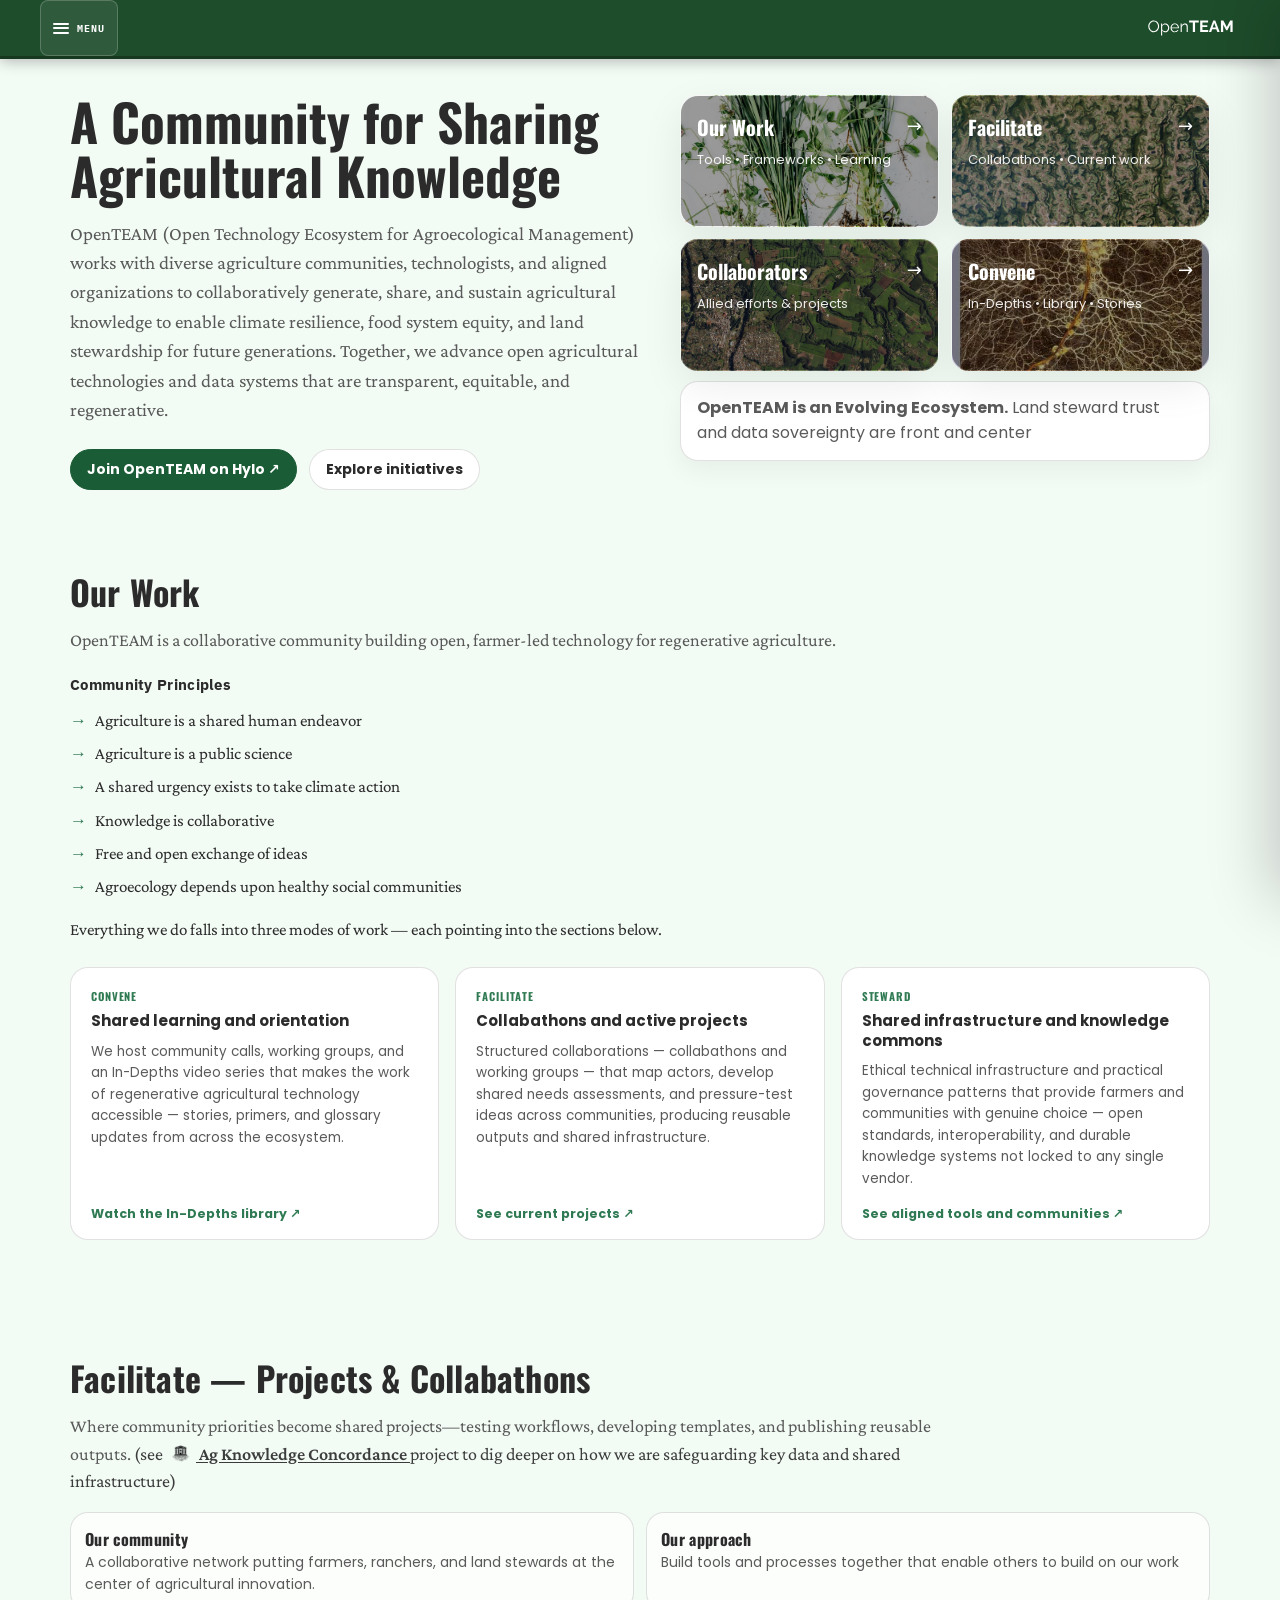
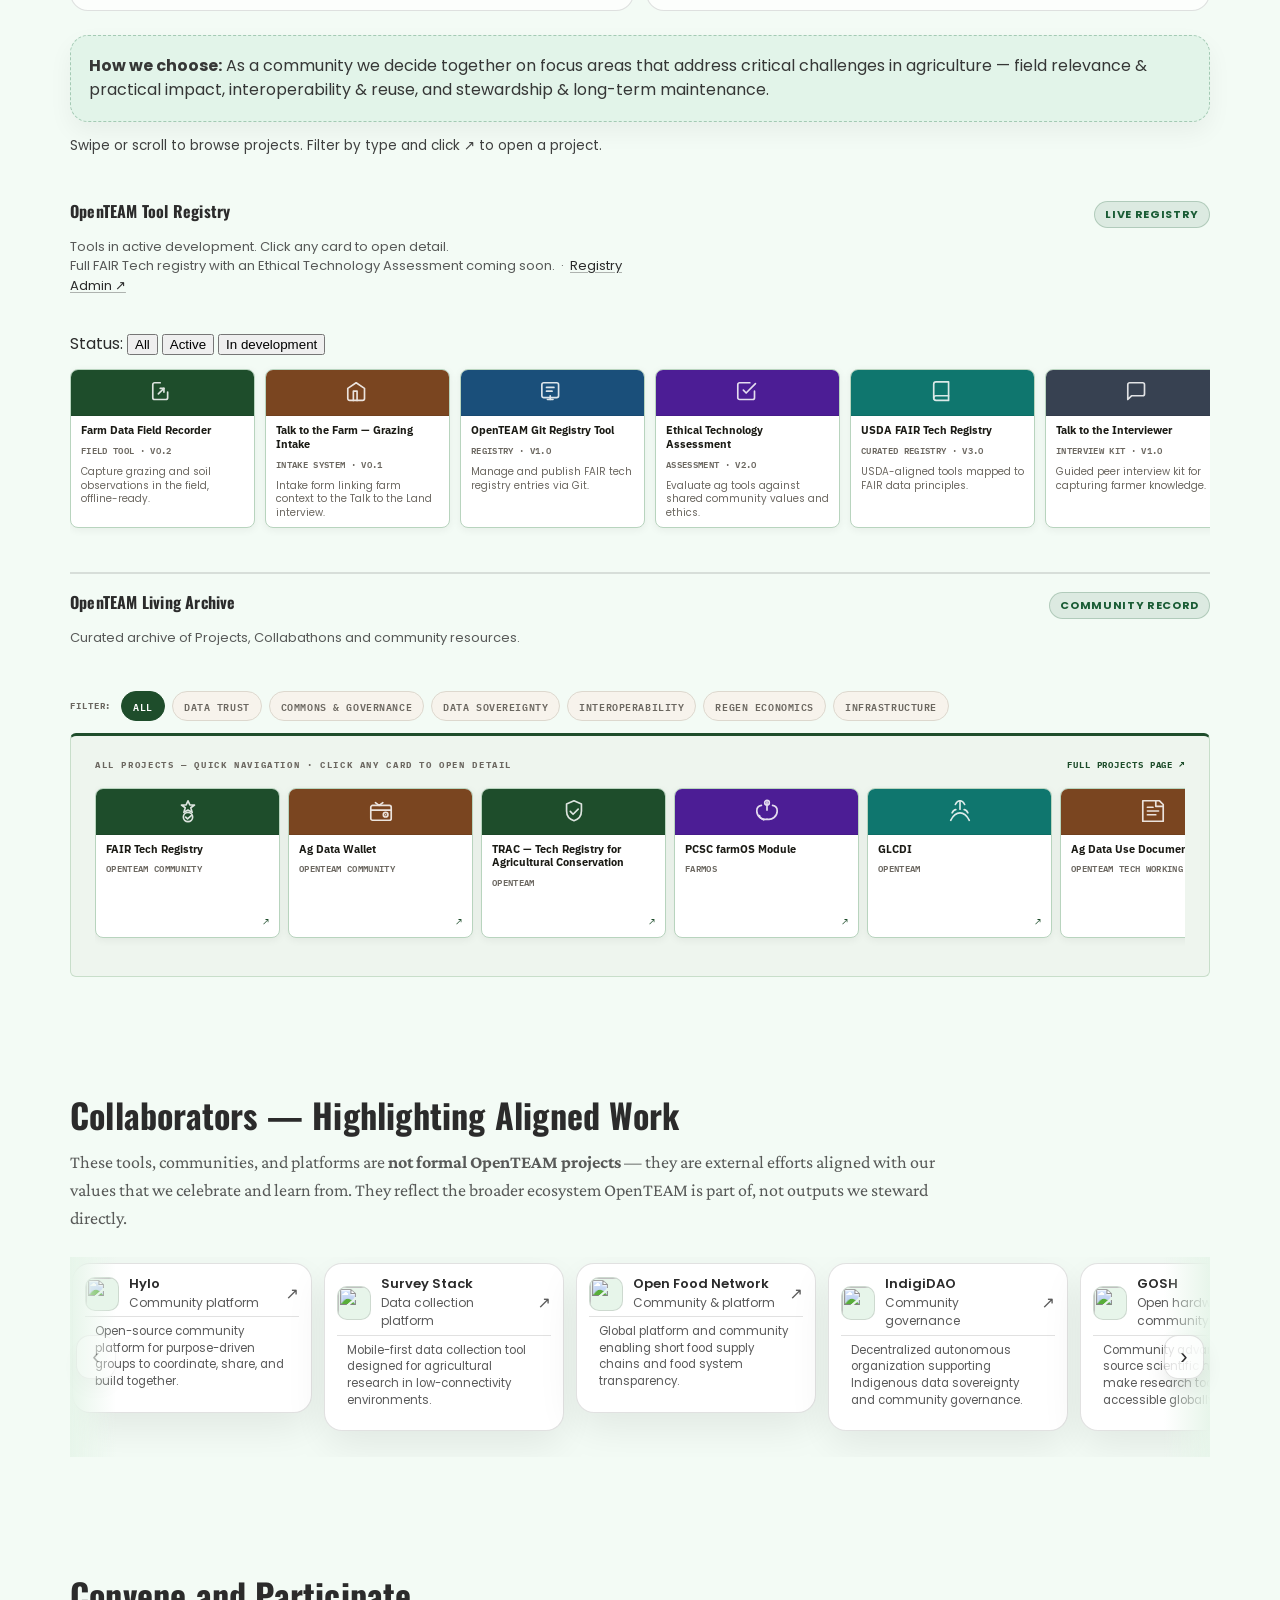
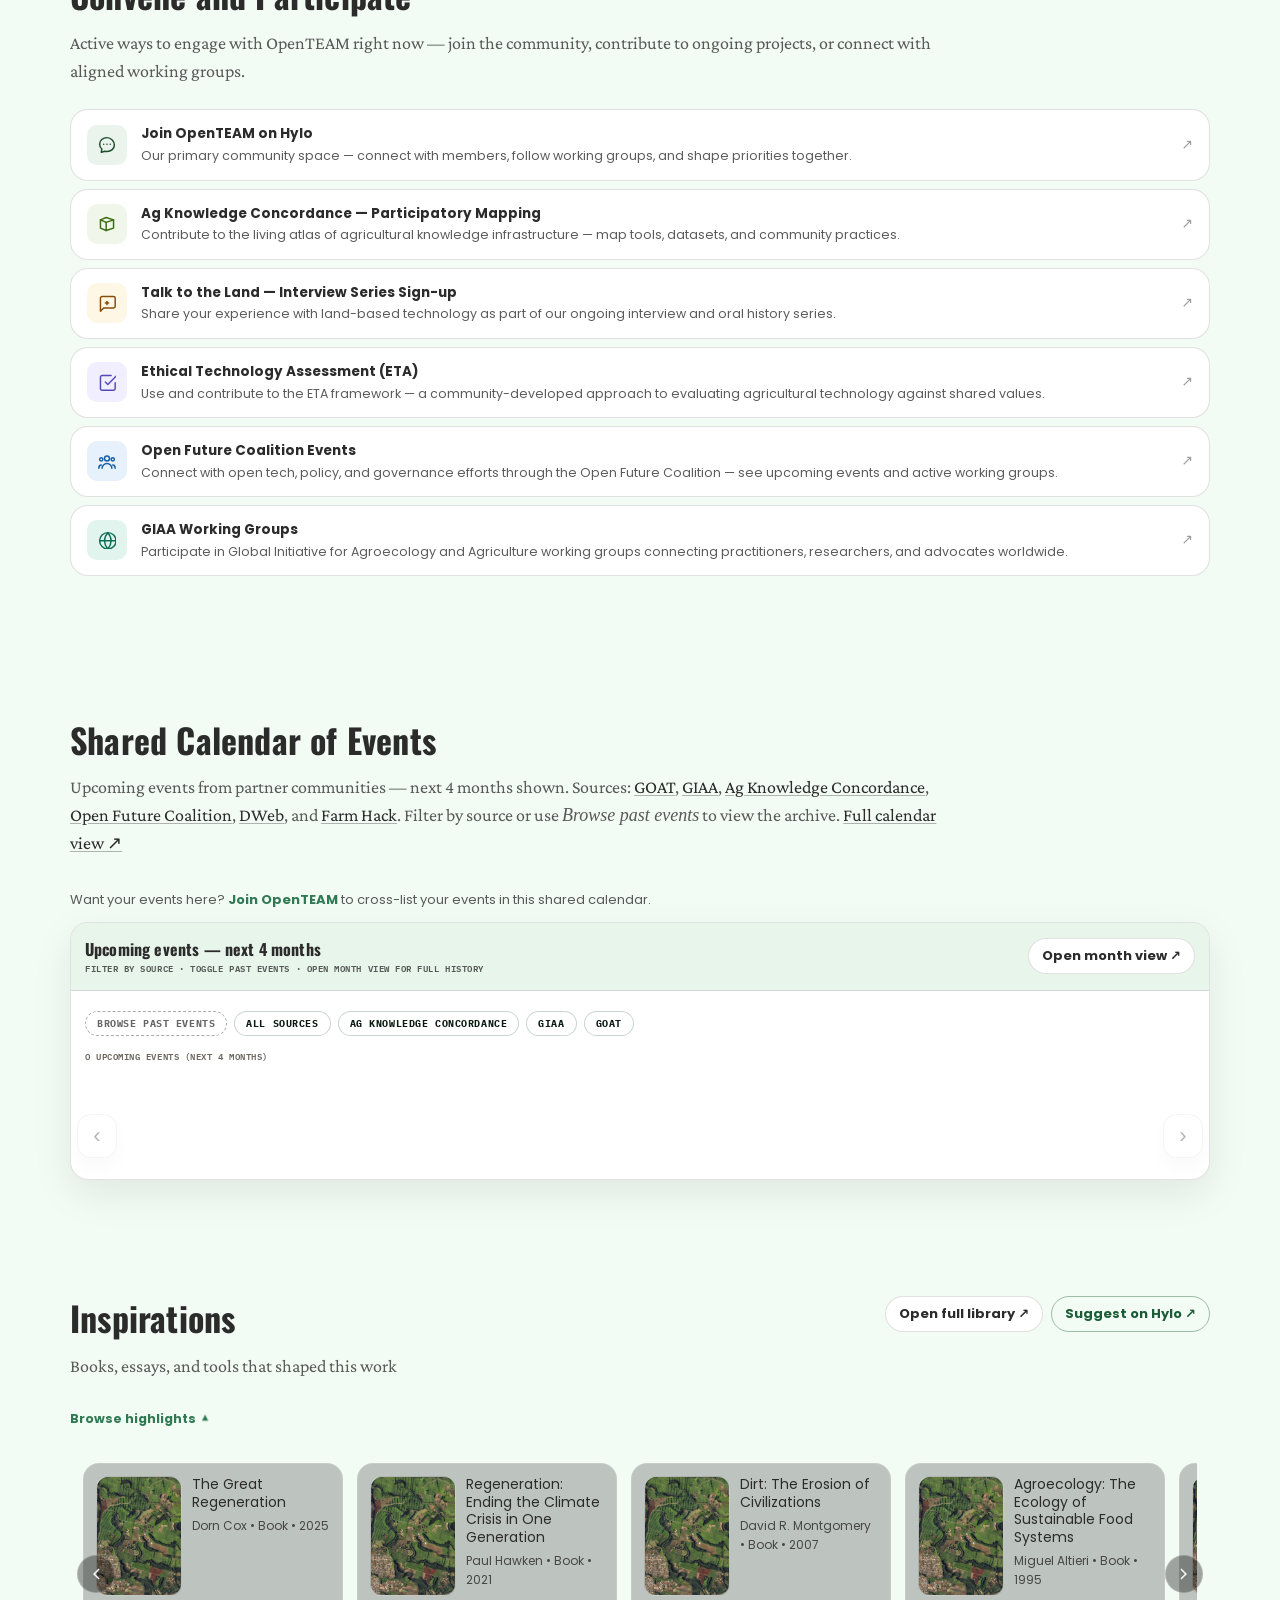
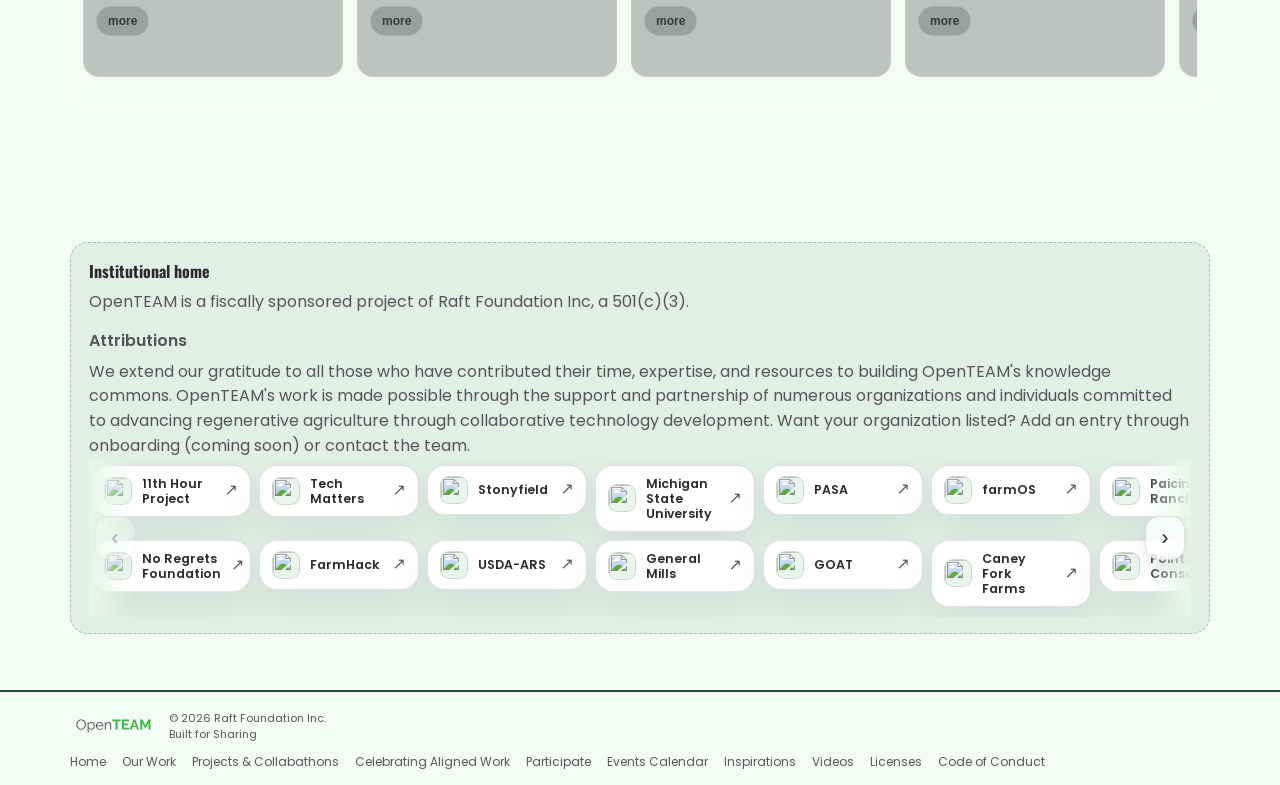
==== commit e66cb814: "Add files via upload" ====
--- a/index.html
+++ b/index.html
@@ -674,37 +674,43 @@
 .cal-summary::-webkit-details-marker{ display:none; }
 
 .cal-summary-title{
-  color: rgba(15,26,20,0.92);
-  font-weight: 700;
+  font-family:'Oswald',sans-serif;
+  font-size:16px;
+  font-weight:700;
+  color: var(--text);
+  letter-spacing:.01em;
 }
 
 /* Higher-contrast helper text inside the calendar summary */
-.cal-summary-subtitle{
-  margin-top: 4px;
-  color: rgba(15,26,20,0.92);
-  font-weight: 600;
-}
+.cal-summary-subtitle{ font-size:13px; color:var(--muted); line-height:1.5; font-family:'IBM Plex Mono',monospace; font-size:9px; font-weight:600; letter-spacing:.06em; text-transform:uppercase; }
 .cal-controls{ padding: 10px 14px 12px 14px; display:flex; flex-direction:column; gap:6px; }
-.cal-filterrow{ display:flex; flex-wrap:wrap; gap:6px; align-items:center; }
+.cal-filterrow{ display:flex; flex-wrap:wrap; gap:7px; align-items:center; padding:10px 0 8px; }
 .cal-chips{ display:contents; } /* children flow inline into filterrow */
 .cal-chips--tags{ display:contents; }
-.cal-meta-count{ font-size:12px; }
+.cal-meta-count{ font-family:'IBM Plex Mono',monospace; font-size:9px; font-weight:600; letter-spacing:.06em; text-transform:uppercase; color:#6b6760; }
 .cal-chip{
-  border:none;
+  appearance:none;
   cursor:pointer;
   user-select:none;
-  font-size: 12px;
-  font-weight: 700;
-  padding: 7px 10px;
-  border-radius: 999px;
-  border: 1px solid rgba(45,106,79,0.25);
-  background: rgba(45,106,79,0.08);
-  color: var(--accent);
-}
+  font-family:'IBM Plex Mono',monospace;
+  font-size:9.5px;
+  font-weight:600;
+  letter-spacing:.06em;
+  text-transform:uppercase;
+  padding:5px 11px;
+  border-radius:20px;
+  border:1px solid #ddd8ce;
+  background:#f7f3ec;
+  color:#6b6760;
+  white-space:nowrap;
+  flex:0 0 auto;
+  transition:all 120ms;
+}
+.cal-chip:hover,
 .cal-chip[aria-pressed="true"]{
-  background: var(--accent);
-  color: #fff;
-  border-color: transparent;
+  background:#1e4d2b;
+  color:#fff;
+  border-color:#1e4d2b;
 }
 
 .cal-rail{ grid-auto-columns: minmax(260px, 300px); }
@@ -2427,7 +2433,7 @@
             technologies and data systems that are transparent, equitable, and regenerative.
           </p>
 <div class="hero-ctas">
-<a class="btn primary" href="#join">Join OpenTEAM on Hylo</a>
+<a class="btn primary" href="https://www.hylo.com/groups/openteam" rel="noopener" target="_blank">Join OpenTEAM on Hylo ↗</a>
 <a class="btn" href="#initiatives">Explore initiatives</a>
 </div>
 <div class="hero-notes">
@@ -2442,13 +2448,6 @@
 </div>
 <div class="tile-desc">Tools • Frameworks • Learning</div>
 </a>
-<a class="tile tile-mycelium" href="#join">
-<div class="tile-top">
-<div class="tile-title">Convene</div>
-<div aria-hidden="true" class="tile-arrow">→</div>
-</div>
-<div class="tile-desc">In-Depths • Library • Stories</div>
-</a>
 <a class="tile tile-fieldpatterns" href="#pilots">
 <div class="tile-top">
 <div class="tile-title">Facilitate</div>
@@ -2463,6 +2462,13 @@
 </div>
 <div class="tile-desc">Allied efforts &amp; projects</div>
 </a>
+<a class="tile tile-mycelium" href="#join">
+<div class="tile-top">
+<div class="tile-title">Convene</div>
+<div aria-hidden="true" class="tile-arrow">→</div>
+</div>
+<div class="tile-desc">In-Depths • Library • Stories</div>
+</a>
 </div>
 <div class="hero-caption"><strong>OpenTEAM is an Evolving Ecosystem.</strong> Land steward trust and data sovereignty are front and center</div>
 </div>
@@ -2472,7 +2478,19 @@
 <div class="container">
 <div class="section-head">
 <h2>Our Work</h2>
-<p>OpenTEAM is a collaborative community building open, farmer-led technology for regenerative agriculture. Everything we do falls into three modes of work — each pointing into the sections below.</p>
+<p>OpenTEAM is a collaborative community building open, farmer-led technology for regenerative agriculture.</p>
+<div style="margin-top:18px;">
+<strong style="font-family:'IBM Plex Sans',sans-serif;font-size:15px;letter-spacing:.02em;color:var(--text);">Community Principles</strong>
+<ul style="margin:10px 0 0 0;padding:0;list-style:none;display:flex;flex-direction:column;gap:7px;">
+  <li style="display:flex;align-items:baseline;gap:8px;font-family:'Crimson Pro',Georgia,serif;font-size:17px;color:var(--text);"><span style="color:var(--accent);font-weight:700;flex-shrink:0;">→</span>Agriculture is a shared human endeavor</li>
+  <li style="display:flex;align-items:baseline;gap:8px;font-family:'Crimson Pro',Georgia,serif;font-size:17px;color:var(--text);"><span style="color:var(--accent);font-weight:700;flex-shrink:0;">→</span>Agriculture is a public science</li>
+  <li style="display:flex;align-items:baseline;gap:8px;font-family:'Crimson Pro',Georgia,serif;font-size:17px;color:var(--text);"><span style="color:var(--accent);font-weight:700;flex-shrink:0;">→</span>A shared urgency exists to take climate action</li>
+  <li style="display:flex;align-items:baseline;gap:8px;font-family:'Crimson Pro',Georgia,serif;font-size:17px;color:var(--text);"><span style="color:var(--accent);font-weight:700;flex-shrink:0;">→</span>Knowledge is collaborative</li>
+  <li style="display:flex;align-items:baseline;gap:8px;font-family:'Crimson Pro',Georgia,serif;font-size:17px;color:var(--text);"><span style="color:var(--accent);font-weight:700;flex-shrink:0;">→</span>Free and open exchange of ideas</li>
+  <li style="display:flex;align-items:baseline;gap:8px;font-family:'Crimson Pro',Georgia,serif;font-size:17px;color:var(--text);"><span style="color:var(--accent);font-weight:700;flex-shrink:0;">→</span>Agroecology depends upon healthy social communities</li>
+</ul>
+</div>
+<p style="margin-top:16px;font-family:'Crimson Pro',Georgia,serif;font-size:17px;color:var(--text);">Everything we do falls into three modes of work — each pointing into the sections below.</p>
 </div>
 <div class="our-work-panels">
 <div class="our-work-panel">
@@ -2501,7 +2519,7 @@
 <section class="section" id="pilots">
 <div class="container">
 <div class="section-head">
-<h2>Projects and Collabathons</h2>
+<h2>Facilitate — Projects &amp; Collabathons</h2>
 <p>
             Where community priorities become shared projects—testing workflows, developing templates, and publishing reusable outputs. <span class="muted">(see <img alt="Ag Knowledge Concordance logo" class="inline-logo" loading="lazy" src="assets/akc_logo.png"/><span class="inline-logo-label"><a href="https://agricultural-knowledge-concordance.github.io/Ag-Knowledge-Concordance/" rel="noopener" style="color: inherit; text-decoration: underline;" target="_blank">
   Ag Knowledge Concordance
@@ -2631,7 +2649,7 @@
   <div class="registry-header">
     <div class="registry-header__text">
       <h3 class="registry-header__title">OpenTEAM Tool Registry</h3>
-      <p class="registry-header__sub">Tools in active development. Click any card to open detail — or visit the <a href="commons-registry-admin-v2.html" rel="noopener" target="_blank">FAIR Tech Registry</a>.</p>
+      <p class="registry-header__sub">Tools in active development. Click any card to open detail.<br><span style="color:var(--muted,#888);font-size:13px;">Full FAIR Tech registry with an Ethical Technology Assessment coming soon. &nbsp;·&nbsp; <a href="commons-registry-admin-v7.html" rel="noopener" target="_blank">Registry Admin ↗</a></span></p>
     </div>
     <span class="registry-badge">Live Registry</span>
   </div>
@@ -2705,16 +2723,28 @@
         <div class="rc-desc">Community agreements and living glossary for shared vocabulary.</div>
       </div>
     </a>
+    <a class="rc-idx" href="#" data-rcat="dev" onclick="regOpenDrawer('field-methods');return false;">
+      <div class="rc-band-idx" style="background:#2d5a1b;"><svg viewBox="0 0 28 28" fill="none" stroke="white" stroke-width="1.8" stroke-linecap="round" stroke-linejoin="round"><path d="M4 6h16M4 10h16M4 14h10"/><circle cx="20" cy="17" r="3"/><path d="M20 14v3l2 2"/></svg></div>
+      <div class="rc-body-idx">
+        <div class="rc-t-idx">Field Methods Decision Tool</div>
+        <div class="rc-org">Assessment Tool · v1.0</div>
+        <div class="rc-desc">Interactive guide for selecting appropriate field methods for soil and ecological health assessment.</div>
+      </div>
+    </a>
 
   </div>
   </div>
 </div>
 
 
-<div style="margin:18px 0 4px;padding:10px 0 6px;border-top:1px solid var(--border,#ddd);">
-  <p style="font-size:13px;color:var(--muted,#888);margin:0;font-style:italic;">
-    Curated archive of Projects, Collabathons and community resources.
-  </p>
+<div class="registry-section" style="margin-top:32px;border-top:2px solid var(--border,#ddd);padding-top:16px;">
+  <div class="registry-header">
+    <div class="registry-header__text">
+      <h3 class="registry-header__title">OpenTEAM Living Archive</h3>
+      <p class="registry-header__sub">Curated archive of Projects, Collabathons and community resources.</p>
+    </div>
+    <span class="registry-badge">Community Record</span>
+  </div>
 </div>
 
 <div class="proj-rail-root" id="projRailRoot" style="margin-top:18px;">
@@ -2767,7 +2797,7 @@
 <div class="container">
 <div aria-label="Tool, Community, and Platform cards" class="tcp-scroller">
 <div class="section-head">
-<h2>Highlighting Aligned Work</h2>
+<h2>Collaborators — Highlighting Aligned Work</h2>
 <p>These tools, communities, and platforms are <strong>not formal OpenTEAM projects</strong> — they are external efforts aligned with our values that we celebrate and learn from. They reflect the broader ecosystem OpenTEAM is part of, not outputs we steward directly.</p>
 </div>
 <div class="wg-project-cards__wrap">
@@ -3001,7 +3031,7 @@
 <section class="section" id="join">
 <div class="container">
 <div class="section-head">
-<h2>Participate</h2>
+<h2>Convene and Participate</h2>
 <p>Active ways to engage with OpenTEAM right now — join the community, contribute to ongoing projects, or connect with aligned working groups.</p>
 </div>
 
@@ -3082,7 +3112,15 @@
 <div class="container">
 <div class="section-head">
 <h2>Shared Calendar of Events</h2>
-<p>Upcoming events aggregated from <a href="https://goatech.org" rel="noopener" target="_blank">Gathering for Open Agriculture Technology (GOAT)</a>, <a href="https://www.gia-agroecology.org" rel="noopener" target="_blank">Global Initiative for Agroecology and Agriculture (GIAA)</a>, <a href="https://www.openfuturecoalition.org/events" rel="noopener" target="_blank">Open Future Coalition</a>, and <img alt="Ag Knowledge Concordance logo" class="inline-logo" loading="lazy" src="assets/akc_logo.png"/><span class="inline-logo-label"><a href="https://agricultural-knowledge-concordance.github.io/Ag-Knowledge-Concordance/" rel="noopener" target="_blank" style="color:inherit;">Ag Knowledge Concordance</a></span>. Scroll through event cards and expand for details.</p>
+<p>Upcoming events from partner communities — next 4 months shown. Sources:
+<a href="https://goatech.org" rel="noopener" target="_blank">GOAT</a>,
+<a href="https://www.gia-agroecology.org" rel="noopener" target="_blank">GIAA</a>,
+<a href="https://agricultural-knowledge-concordance.github.io/Ag-Knowledge-Concordance/" rel="noopener" target="_blank">Ag Knowledge Concordance</a>,
+<a href="https://www.openfuturecoalition.org/events" rel="noopener" target="_blank">Open Future Coalition</a>,
+<a href="https://dwebcamp.org" rel="noopener" target="_blank">DWeb</a>, and
+<a href="https://farmhack.org" rel="noopener" target="_blank">Farm Hack</a>.
+Filter by source or use <em>Browse past events</em> to view the archive. <a href="calendar.html">Full calendar view ↗</a></p>
+
 </div>
 <div class="cal-join-note">
   <span>Want your events here? <a href="https://www.hylo.com/groups/openteam" rel="noopener" target="_blank">Join OpenTEAM</a> to cross-list your events in this shared calendar.</span>
@@ -3090,8 +3128,8 @@
 <details class="cal-details" open="">
 <summary class="cal-summary">
 <div>
-<div class="cal-summary-title">Browse upcoming events</div>
-<div class="cal-summary-subtitle">Filter by source or tag. Shareable month view available.</div>
+<div class="cal-summary-title">Upcoming events — next 4 months</div>
+<div class="cal-summary-subtitle">Filter by source · toggle past events · open month view for full history</div>
 </div>
 <a class="btn small" href="calendar.html">Open month view ↗</a>
 </summary>
@@ -3116,12 +3154,12 @@
 </div></section>
 <section class="section" id="reading">
 <div class="container">
-<div class="insp-bar">
-  <div class="insp-bar__left">
-    <h2 class="insp-bar__title">Inspirations</h2>
-    <span class="insp-bar__sub">Books, essays, and tools that shaped this work</span>
+<div class="section-head" style="display:flex;align-items:flex-start;justify-content:space-between;flex-wrap:wrap;gap:12px;">
+  <div>
+    <h2>Inspirations</h2>
+    <p>Books, essays, and tools that shaped this work</p>
   </div>
-  <div class="insp-bar__actions">
+  <div style="display:flex;gap:8px;flex-shrink:0;margin-top:4px;">
     <a class="btn small" href="canonical-source-texts.html">Open full library ↗</a>
     <a class="btn small outline" href="https://www.hylo.com/groups/openteam-inspirations-registry/stream" rel="noopener" target="_blank">Suggest on Hylo ↗</a>
   </div>
@@ -4446,7 +4484,413 @@
 </nav>
 </div>
 </footer>
-<script src="script.js"></script>
+<script>
+(function(){
+  const btn = document.getElementById('menuButton');
+  const drawer = document.getElementById('drawer');
+  const closeBtn = document.getElementById('drawerClose');
+  const scrim = document.getElementById('scrim');
+
+  const focusableSelector = 'a[href], button:not([disabled]), [tabindex]:not([tabindex="-1"])';
+  let lastFocus = null;
+
+  function openDrawer(){
+    lastFocus = document.activeElement;
+    drawer.classList.add('open');
+    scrim.classList.add('open');
+    drawer.setAttribute('aria-hidden', 'false');
+    btn.setAttribute('aria-expanded', 'true');
+
+    const firstLink = drawer.querySelector('.drawer-link');
+    if (firstLink) firstLink.focus();
+    document.body.style.overflow = 'hidden';
+  }
+
+  function closeDrawer(){
+    drawer.classList.remove('open');
+    scrim.classList.remove('open');
+    drawer.setAttribute('aria-hidden', 'true');
+    btn.setAttribute('aria-expanded', 'false');
+    document.body.style.overflow = '';
+
+    if (lastFocus && typeof lastFocus.focus === 'function') lastFocus.focus();
+  }
+
+  btn.addEventListener('click', () => {
+    const expanded = btn.getAttribute('aria-expanded') === 'true';
+    expanded ? closeDrawer() : openDrawer();
+  });
+
+  if (closeBtn) closeBtn.addEventListener('click', closeDrawer);
+  if (scrim) scrim.addEventListener('click', closeDrawer);
+
+  // Close on ESC
+  document.addEventListener('keydown', (e) => {
+    if (e.key === 'Escape' && drawer.classList.contains('open')) closeDrawer();
+  });
+
+  // Close after clicking a link
+  drawer.querySelectorAll('a').forEach(a => a.addEventListener('click', closeDrawer));
+
+  // Focus trap
+  document.addEventListener('keydown', (e) => {
+    if (!drawer.classList.contains('open')) return;
+    if (e.key !== 'Tab') return;
+
+    const focusables = drawer.querySelectorAll(focusableSelector);
+    if (!focusables.length) return;
+
+    const first = focusables[0];
+    const last = focusables[focusables.length - 1];
+
+    if (e.shiftKey && document.activeElement === first) {
+      e.preventDefault();
+      last.focus();
+    } else if (!e.shiftKey && document.activeElement === last) {
+      e.preventDefault();
+      first.focus();
+    }
+  });
+
+  // Footer year
+  const y = document.getElementById('year');
+  if (y) y.textContent = String(new Date().getFullYear());
+})();
+
+/* ===== Scrolling rails + accordions ===== */
+(function(){
+  function initRail(opts){
+    const rail = document.querySelector(opts.railSel);
+    const prev = document.querySelector(opts.prevSel);
+    const next = document.querySelector(opts.nextSel);
+    if (!rail) return;
+
+    function step(){
+      const card = rail.querySelector(opts.cardSel);
+      if (!card) return 260;
+      const gap = opts.gap ?? 12;
+      return card.getBoundingClientRect().width + gap;
+    }
+    function update(){
+      if (!prev || !next) return;
+      const max = rail.scrollWidth - rail.clientWidth;
+      const x = rail.scrollLeft;
+      prev.disabled = x <= 2;
+      next.disabled = x >= max - 2;
+    }
+    function scrollByDir(dir){
+      rail.scrollBy({ left: dir * step(), behavior: "smooth" });
+    }
+
+    if (prev) prev.addEventListener("click", () => scrollByDir(-1));
+    if (next) next.addEventListener("click", () => scrollByDir(1));
+
+    rail.addEventListener("scroll", update, { passive: true });
+    window.addEventListener("resize", update);
+    update();
+
+    // Desktop nicety: wheel vertical scroll moves the rail horizontally
+    rail.addEventListener("wheel", (e) => {
+      if (!e.shiftKey && Math.abs(e.deltaY) > Math.abs(e.deltaX)) {
+        rail.scrollLeft += e.deltaY;
+        e.preventDefault();
+      }
+    }, { passive: false });
+  }
+
+  // Project cards rail
+  initRail({
+    railSel: "[data-wg-rail]",
+    prevSel: "[data-wg-scroll='prev']",
+    nextSel: "[data-wg-scroll='next']",
+    cardSel: ".wg-project-card",
+    gap: 12
+  });
+
+  // Tool/Community/Platform rail
+  initRail({
+    railSel: "[data-tcp-rail]",
+    prevSel: "[data-tcp-scroll='prev']",
+    nextSel: "[data-tcp-scroll='next']",
+    cardSel: ".tcp-card",
+    gap: 12
+  });
+
+  // Attribution rail
+  initRail({
+    railSel: "[data-attr-rail]",
+    prevSel: "[data-attr-scroll='prev']",
+    nextSel: "[data-attr-scroll='next']",
+    cardSel: ".attr-card",
+    gap: 12
+  });
+
+  // Accordion behavior for project cards: only one <details> open at a time
+  const detailsEls = Array.from(document.querySelectorAll(".wg-project-card__details"));
+  detailsEls.forEach((d) => {
+    d.addEventListener("toggle", () => {
+      if (!d.open) return;
+      detailsEls.forEach((other) => {
+        if (other !== d) other.open = false;
+      });
+    });
+  });
+
+  // Registry card accordion — only one open at a time
+  const regDetails = Array.from(document.querySelectorAll(".reg-card__details"));
+  regDetails.forEach((d) => {
+    d.addEventListener("toggle", () => {
+      if (!d.open) return;
+      regDetails.forEach((other) => {
+        if (other !== d) other.open = false;
+      });
+    });
+  });
+})();
+
+/* ===== Shared Calendar (event cards) ===== */
+(function(){
+  const rail = document.querySelector('[data-cal-rail]');
+  if(!rail) return;
+
+  // Enable rail arrows (reuse initRail pattern)
+  (function initRail(){
+    const prev = document.querySelector('[data-cal-scroll="prev"]');
+    const next = document.querySelector('[data-cal-scroll="next"]');
+    const cardSel = '.wg-project-card';
+    const gap = 12;
+
+    function step(){
+      const card = rail.querySelector(cardSel);
+      if (!card) return 260;
+      return card.getBoundingClientRect().width + gap;
+    }
+    function update(){
+      if(!prev || !next) return;
+      const max = rail.scrollWidth - rail.clientWidth;
+      const x = rail.scrollLeft;
+      prev.disabled = x <= 2;
+      next.disabled = x >= max - 2;
+    }
+    window.__calRailUpdate = update;
+    function scrollByDir(dir){
+      rail.scrollBy({ left: dir * step(), behavior: 'smooth' });
+      // refresh after layout settles
+      window.setTimeout(update, 250);
+    }
+
+    if(prev) prev.addEventListener('click', ()=> scrollByDir(-1));
+    if(next) next.addEventListener('click', ()=> scrollByDir(1));
+    rail.addEventListener('scroll', update, { passive:true });
+    window.addEventListener('resize', update);
+    update();
+
+    rail.addEventListener('wheel', (e)=>{
+      if(!e.shiftKey && Math.abs(e.deltaY) > Math.abs(e.deltaX)){
+        rail.scrollLeft += e.deltaY;
+        e.preventDefault();
+      }
+    }, { passive:false });
+  })();
+
+  const sourceChips = document.getElementById('calSourceChips');
+  const tagChips = document.getElementById('calTagChips');
+  const meta = document.getElementById('calMeta');
+
+  const SOURCE = {
+    GOAT:     { label:'Gathering for Open Agriculture Technology (GOAT)', shortLabel:'GOAT',     icon:'https://www.google.com/s2/favicons?domain=goatech.org&sz=64',                          color:'#fef3c7', textColor:'#92400e' },
+    GIAA:     { label:'Global Initiative for Agroecology and Agriculture (GIAA)', shortLabel:'GIAA', icon:'https://www.google.com/s2/favicons?domain=gia-agroecology.org&sz=64',              color:'#d1fae5', textColor:'#065f46' },
+    AKC:      { label:'Ag Knowledge Concordance', shortLabel:'AKC',  icon:'https://www.google.com/s2/favicons?domain=agricultural-knowledge-concordance.github.io&sz=64', color:'#dbeafe', textColor:'#1e40af' },
+    FARMHACK: { label:'Farm Hack', shortLabel:'FarmHack', icon:'https://www.google.com/s2/favicons?domain=farmhack.org&sz=64',                                              color:'#f3e8ff', textColor:'#6b21a8' },
+    OFC:      { label:'Open Future Coalition', shortLabel:'OFC',     icon:'https://www.google.com/s2/favicons?domain=openfuturecoalition.org&sz=64',                       color:'#fce7f3', textColor:'#9d174d' },
+    DWeb:     { label:'DWeb / Decentralized Web',  shortLabel:'DWeb',     icon:'https://www.google.com/s2/favicons?domain=dwebcamp.org&sz=64',                             color:'#e0f2fe', textColor:'#0369a1' }
+  };
+
+  const state = { tag:'', showPast: false };
+  let data = [];
+
+  function escapeHtml(s){
+    return (s ?? '').toString()
+      .replaceAll('&','&amp;')
+      .replaceAll('<','&lt;')
+      .replaceAll('>','&gt;')
+      .replaceAll('"','&quot;')
+      .replaceAll("'",'&#039;');
+  }
+
+  function fmtRange(startIso, endIso){
+    const start = new Date(startIso);
+    const end = new Date(endIso || startIso);
+    if (Number.isNaN(start.getTime())) return '';
+    const optsDate = { weekday:'short', month:'short', day:'numeric', year:'numeric' };
+    const optsTime = { hour:'2-digit', minute:'2-digit' };
+    const sameDay = start.toDateString() === end.toDateString();
+    const d = start.toLocaleDateString(undefined, optsDate);
+    const t1 = start.toLocaleTimeString(undefined, optsTime);
+    const t2 = endIso ? end.toLocaleTimeString(undefined, optsTime) : '';
+    return sameDay ? `${d} • ${t1}${t2 ? '–' + t2 : ''}` : `${d} • ${t1} → ${end.toLocaleDateString(undefined, optsDate)} • ${t2}`;
+  }
+
+  function monthKey(iso){
+    const d = new Date(iso);
+    return d.toLocaleString(undefined, { month:'short', year:'numeric' });
+  }
+
+  function makeChip(label, onClick){
+    const b = document.createElement('button');
+    b.className = 'cal-chip';
+    b.type = 'button';
+    b.textContent = label;
+    b.setAttribute('aria-pressed','false');
+    b.addEventListener('click', onClick);
+    return b;
+  }
+
+  function updateChips(){
+    document.querySelectorAll('.cal-chip').forEach(ch => {
+      const txt = ch.textContent || '';
+      let pressed = false;
+      if (txt === 'All tags') pressed = state.tag === '';
+      for (const k of Object.keys(SOURCE)){
+      }
+      if (state.tag && txt === state.tag) pressed = true;
+      ch.setAttribute('aria-pressed', pressed ? 'true' : 'false');
+    });
+  }
+
+  function matches(ev){
+    if (state.tag && !(ev.tags || []).includes(state.tag)) return false;
+    const now  = Date.now();
+    const end  = new Date(ev.end   || ev.start).getTime();
+    const start = new Date(ev.start).getTime();
+    const fourMonths = now + 4 * 30 * 24 * 3600 * 1000;
+    const isPast = end < now;
+    if (state.showPast) {
+      // Past events mode: show only events that are already over
+      return isPast;
+    } else {
+      // Default: upcoming events within 4 months, or happening now
+      return end >= now && start <= fourMonths;
+    }
+  }
+
+  function card(ev){
+    const src = SOURCE[ev.source] || { label: ev.source || 'Event', shortLabel: ev.source || 'Event', icon:'', color:'#f1efe8', textColor:'#5f5e5a' };
+    const tagList = (ev.tags || []).filter(t => t !== ev.source).slice(0,3);
+    const tagPills = tagList.map(t => `<span class="ec-pill">${escapeHtml(t)}</span>`).join('');
+    const startDate = new Date(ev.start);
+    const endDate = ev.end ? new Date(ev.end) : null;
+    const isMultiDay = endDate && startDate.toDateString() !== endDate.toDateString();
+    const dateFmt = { weekday:'short', month:'short', day:'numeric', year:'numeric' };
+    const startStr = Number.isNaN(startDate.getTime()) ? '' : startDate.toLocaleDateString(undefined, dateFmt);
+    const endStr = isMultiDay ? endDate.toLocaleDateString(undefined, dateFmt) : '';
+    const dateStr = isMultiDay ? `${startStr} – ${endStr}` : startStr;
+    const where = ev.location ? ev.location : '';
+
+    // Thumbnail: use ev.image if present, else a deterministic placeholder tinted by source color
+    const thumbStyle = ev.image
+      ? `background-image:url('${escapeHtml(ev.image)}');background-size:cover;background-position:center;`
+      : `background:${src.color};`;
+
+    // Month/day badge from start date
+    const monthAbbr = Number.isNaN(startDate.getTime()) ? '' : startDate.toLocaleDateString(undefined, {month:'short'}).toUpperCase();
+    const dayNum   = Number.isNaN(startDate.getTime()) ? '' : startDate.getDate();
+
+    return `
+<article class="ec">
+  <div class="ec__top">
+    <div class="ec__date-col">
+      <span class="ec__date-month">${escapeHtml(monthAbbr)}</span>
+      <span class="ec__date-day">${dayNum}</span>
+    </div>
+    <div class="ec__thumb-mid" style="${thumbStyle}"></div>
+    <div class="ec__logo-col">
+      ${src.icon ? `<img class="ec__src-logo-lg" src="${src.icon}" alt="${escapeHtml(src.shortLabel)}" loading="lazy"/>` : `<span class="ec__src-pill-sm" style="background:${src.color};color:${src.textColor};">${escapeHtml(src.shortLabel)}</span>`}
+    </div>
+  </div>
+  <div class="ec__body">
+    <h4 class="ec__title">${escapeHtml(ev.title || 'Untitled event')}</h4>
+    <p class="ec__when">${escapeHtml(dateStr)}${where ? ` · ${escapeHtml(where)}` : ''}</p>
+    ${tagPills ? `<div class="ec__pills">${tagPills}</div>` : ''}
+    ${ev.url ? `<a class="ec__link-inline" href="${escapeHtml(ev.url)}" target="_blank" rel="noopener">Event page ↗</a>` : ''}
+  </div>
+</article>`;
+  }
+  function render(){
+    updateChips();
+
+    const list = data.filter(matches).sort((a,b)=> new Date(a.start).getTime() - new Date(b.start).getTime());
+
+    const modeLabel = state.showPast ? 'past events' : 'upcoming events (next 4 months)';
+    meta.textContent = `${list.length} ${modeLabel}` + (state.tag ? ` • ${state.tag}` : '');
+
+    // For this homepage rail, show the next ~18 events (still scrollable)
+    const subset = list.slice(0, 18);
+    rail.innerHTML = subset.map(card).join('') || `<div class="muted" style="padding: 10px 6px;">No upcoming events match your filters.</div>`;
+    if (window.__calRailUpdate) window.__calRailUpdate();
+
+    // No expand/collapse in new card design
+  }
+
+  function buildFilters(){
+    const tags = [...new Set(data.flatMap(e=>e.tags || []))].sort();
+
+    tagChips.innerHTML = '';
+
+    // Past events toggle
+    const pastBtn = makeChip('Browse past events', ()=>{
+      state.showPast = !state.showPast;
+      state.tag = '';
+      buildFilters();
+      render();
+    });
+    pastBtn.style.cssText = 'border:1px dashed #aaa;color:#666;background:transparent;';
+    if (state.showPast) {
+      pastBtn.textContent = '← Show upcoming events';
+      pastBtn.style.cssText = 'background:#374151;color:#fff;border-color:#374151;';
+    }
+    tagChips.appendChild(pastBtn);
+
+    if (!state.showPast) {
+      // Upcoming: source filter chips
+      const sources = [...new Set(data.filter(e=>!e.past).map(e=>e.source).filter(Boolean))].sort();
+      const allBtn = makeChip('All sources', ()=>{ state.tag = ''; render(); });
+      tagChips.appendChild(allBtn);
+      sources.forEach(s => {
+        const src = SOURCE[s] || { shortLabel: s };
+        tagChips.appendChild(makeChip(src.shortLabel, ()=>{ state.tag = (state.tag===s) ? '' : s; render(); }));
+      });
+    } else {
+      // Past: tag chips
+      tagChips.appendChild(makeChip('All tags', ()=>{ state.tag = ''; render(); }));
+      tags.slice(0, 8).forEach(t => {
+        tagChips.appendChild(makeChip(t, ()=>{ state.tag = (state.tag===t) ? '' : t; render(); }));
+      });
+    }
+  }
+
+  // Inline events data (works as file:// and when served)
+  (function loadEvents() {
+    const inline = [{"id":"goat-monthly-call-2026-03-12","title":"GOAT Monthly Community Call \u2014 March 2026","start":"2026-03-12T21:00:00Z","end":"2026-03-12T22:15:00Z","location":"Online","url":"https://forum.goatech.org","source":"GOAT","tags":["GOAT","Community call","Online"],"past":true},{"id":"goat-monthly-call-2026-04-09","title":"GOAT Monthly Community Call \u2014 April 2026","start":"2026-04-09T21:00:00Z","end":"2026-04-09T22:15:00Z","location":"Online","url":"https://forum.goatech.org","source":"GOAT","tags":["GOAT","Community call","Online"]},{"id":"goat-asabe-aim-2026-07-12","title":"GOATs at ASABE AIM 2026","start":"2026-07-12T00:00:00Z","end":"2026-07-16T23:59:00Z","location":"Indianapolis, Indiana, USA","url":"https://forum.goatech.org/t/goats-at-asabe-conference-indianapolis-indiana-july-12-15-2026/2009","source":"GOAT","tags":["GOAT","Conference","In-person"]},{"id":"goat-monthly-call-2026-05-14","title":"GOAT Monthly Community Call \u2014 May 2026","start":"2026-05-14T21:00:00Z","end":"2026-05-14T22:15:00Z","location":"Online","url":"https://forum.goatech.org","source":"GOAT","tags":["GOAT","Community call","Online"]},{"id":"goat-monthly-call-2026-06-11","title":"GOAT Monthly Community Call \u2014 June 2026","start":"2026-06-11T21:00:00Z","end":"2026-06-11T22:15:00Z","location":"Online","url":"https://forum.goatech.org","source":"GOAT","tags":["GOAT","Community call","Online"]},{"id":"giaa-digital-sovereignty-curriculum-s4-2026-03-25","title":"GIAA Digital Sovereignty Curriculum \u2014 Session 4","start":"2026-03-25T17:00:00Z","end":"2026-03-25T19:00:00Z","location":"Online \u00b7 Zoom","url":"https://www.gia-agroecology.org/events","source":"GIAA","tags":["GIAA","Digital sovereignty","Curriculum","Online"]},{"id":"giaa-digital-sovereignty-curriculum-s5-2026-04-15","title":"GIAA Digital Sovereignty Curriculum \u2014 Session 5","start":"2026-04-15T17:00:00Z","end":"2026-04-15T19:00:00Z","location":"Online \u00b7 Zoom","url":"https://www.gia-agroecology.org/events","source":"GIAA","tags":["GIAA","Digital sovereignty","Curriculum","Online"]},{"id":"giaa-community-call-2026-04-28","title":"GIAA Global Community Gathering","start":"2026-04-28T15:00:00Z","end":"2026-04-28T17:00:00Z","location":"Online \u00b7 Zoom","url":"https://www.gia-agroecology.org/events","source":"GIAA","tags":["GIAA","Community call","Online","Agroecology"]},{"id":"giaa-digital-sovereignty-curriculum-s6-2026-05-20","title":"GIAA Digital Sovereignty Curriculum \u2014 Session 6","start":"2026-05-20T17:00:00Z","end":"2026-05-20T19:00:00Z","location":"Online \u00b7 Zoom","url":"https://www.gia-agroecology.org/events","source":"GIAA","tags":["GIAA","Digital sovereignty","Curriculum","Online"]},{"id":"giaa-agroecology-summit-2026-06-10","title":"GIAA Agroecology & Data Governance Summit","start":"2026-06-10T13:00:00Z","end":"2026-06-12T18:00:00Z","location":"Online \u00b7 Multi-session","url":"https://www.gia-agroecology.org/events","source":"GIAA","tags":["GIAA","Data governance","Summit","Agroecology"]},{"id":"akc-land-steward-s3-2026-03-27","title":"Land Steward & Cultural Data Preservation \u2014 Session 3","start":"2026-03-27T16:00:00Z","end":"2026-03-27T17:30:00Z","location":"Online","url":"https://agricultural-knowledge-concordance.github.io/Ag-Knowledge-Concordance/","source":"AKC","tags":["AKC","Workshop","Online","Stewardship"]},{"id":"akc-soil-carbon-data-session-2026-04-10","title":"AKC Soil Carbon Data Standards Working Session","start":"2026-04-10T16:00:00Z","end":"2026-04-10T17:30:00Z","location":"Online","url":"https://agricultural-knowledge-concordance.github.io/Ag-Knowledge-Concordance/","source":"AKC","tags":["AKC","Soil carbon","Data standards","Online"]},{"id":"akc-ontology-sprint-2026-05-05","title":"AKC Agricultural Ontology Sprint","start":"2026-05-05T15:00:00Z","end":"2026-05-05T17:00:00Z","location":"Online","url":"https://agricultural-knowledge-concordance.github.io/Ag-Knowledge-Concordance/","source":"AKC","tags":["AKC","Ontology","Sprint","Online"]},{"id":"akc-community-review-2026-06-18","title":"AKC Community Review \u2014 Ag Knowledge Commons v2","start":"2026-06-18T15:00:00Z","end":"2026-06-18T17:00:00Z","location":"Online","url":"https://agricultural-knowledge-concordance.github.io/Ag-Knowledge-Concordance/","source":"AKC","tags":["AKC","Community review","Online"]},{"id":"ofc-ai-ag-commons-summit-2026-04-02","title":"OFC AI & Ag Commons Summit","start":"2026-04-02T14:00:00Z","end":"2026-04-02T17:00:00Z","location":"Online \u00b7 Zoom","url":"https://www.openfuturecoalition.org/events","source":"OFC","tags":["OFC","AI","Commons","Policy","Online"]},{"id":"ofc-open-ag-data-policy-2026-05-14","title":"OFC Open Agricultural Data Policy Forum","start":"2026-05-14T14:00:00Z","end":"2026-05-14T16:00:00Z","location":"Online","url":"https://www.openfuturecoalition.org/events","source":"OFC","tags":["OFC","Policy","Data rights","Online"]},{"id":"ofc-data-commons-summit-2026-07-08","title":"OFC Data Commons & Regenerative Agriculture Summit","start":"2026-07-08T13:00:00Z","end":"2026-07-10T18:00:00Z","location":"Online \u00b7 Multi-day","url":"https://www.openfuturecoalition.org/events","source":"OFC","tags":["OFC","Commons","Regenerative ag","Summit"]},{"id":"dweb-camp-2026-06-24","title":"DWeb Camp 2026","start":"2026-06-24T00:00:00Z","end":"2026-06-28T23:59:00Z","location":"Navarro, California, USA","url":"https://dwebcamp.org","source":"DWeb","tags":["DWeb","Camp","Decentralization","In-person"]},{"id":"dweb-open-ag-tech-meetup-2026-04-22","title":"DWeb \u00d7 Open Ag Tech Meetup","start":"2026-04-22T18:00:00Z","end":"2026-04-22T20:00:00Z","location":"Online \u00b7 Gather.town","url":"https://dwebcamp.org","source":"DWeb","tags":["DWeb","Open Ag","Meetup","Online"]},{"id":"farmhack-northeast-field-day-2026-05-30","title":"Farm Hack Northeast Field Day","start":"2026-05-30T09:00:00Z","end":"2026-05-30T17:00:00Z","location":"Vermont, USA","url":"https://farmhack.org","source":"FARMHACK","tags":["Farm Hack","Field day","Open hardware","In-person"]},{"id":"farmhack-farmos-training-2026-06-14","title":"Farm Hack \u00d7 farmOS Training Day","start":"2026-06-14T09:00:00Z","end":"2026-06-14T16:00:00Z","location":"Vermont, USA","url":"https://farmhack.org","source":"FARMHACK","tags":["Farm Hack","farmOS","Training","In-person"]},{"id":"goat-ecofarm-gathering-2026-01-22","title":"Serendipitous Gathering of GOATs at Ecofarm","start":"2026-01-22T02:00:00Z","end":"2026-01-25T01:59:00Z","location":"Monterey Bay, California, USA","url":"https://forum.goatech.org/t/serendipitous-gathering-of-goats-at-ecofarm-monterey-bay-california-jan-22-24-2026/2004","source":"GOAT","tags":["GOAT","regional-meetup","In-person"],"past":true},{"id":"goat-mofga-2026-02-07","title":"GOATs coming to MOFGA","start":"2026-02-07T06:00:00Z","end":"2026-02-12T05:59:00Z","location":"Portland, Maine, USA","url":"https://forum.goatech.org/t/goats-coming-to-mofga-portland-maine-feb-7-11-2026/2010","source":"GOAT","tags":["GOAT","regional-meetup","In-person"],"past":true},{"id":"goat-monthly-call-2026-02-12","title":"GOAT Monthly Community Call \u2014 February 2026","start":"2026-02-12T21:00:00Z","end":"2026-02-12T22:15:00Z","location":"Online","url":"https://forum.goatech.org","source":"GOAT","tags":["GOAT","Community call","Online"],"past":true},{"id":"akc-land-steward-s1-2026-02-13","title":"Land Steward & Cultural Data Preservation \u2014 Session 1","start":"2026-02-13T16:00:00Z","end":"2026-02-13T17:30:00Z","location":"Online","url":"https://agricultural-knowledge-concordance.github.io/Ag-Knowledge-Concordance/","source":"AKC","tags":["AKC","Workshop","Online","Stewardship"],"past":true},{"id":"akc-land-steward-s2-2026-02-14","title":"Land Steward & Cultural Data Preservation \u2014 Session 2","start":"2026-02-14T16:00:00Z","end":"2026-02-14T17:30:00Z","location":"Online","url":"https://agricultural-knowledge-concordance.github.io/Ag-Knowledge-Concordance/","source":"AKC","tags":["AKC","Workshop","Online","Stewardship"],"past":true},{"id":"giaa-digital-sovereignty-s1-2026-01-21","title":"GIAA Digital Sovereignty Curriculum \u2014 Session 1","start":"2026-01-21T17:00:00Z","end":"2026-01-21T19:00:00Z","location":"Online \u00b7 Zoom","url":"https://www.gia-agroecology.org/events","source":"GIAA","tags":["GIAA","Digital sovereignty","Curriculum","Online"],"past":true},{"id":"giaa-digital-sovereignty-s2-2026-02-04","title":"GIAA Digital Sovereignty Curriculum \u2014 Session 2","start":"2026-02-04T17:00:00Z","end":"2026-02-04T19:00:00Z","location":"Online \u00b7 Zoom","url":"https://www.gia-agroecology.org/events","source":"GIAA","tags":["GIAA","Digital sovereignty","Curriculum","Online"],"past":true},{"id":"giaa-digital-sovereignty-s3-2026-03-04","title":"GIAA Digital Sovereignty Curriculum \u2014 Session 3","start":"2026-03-04T17:00:00Z","end":"2026-03-04T19:00:00Z","location":"Online \u00b7 Zoom","url":"https://www.gia-agroecology.org/events","source":"GIAA","tags":["GIAA","Digital sovereignty","Curriculum","Online"],"past":true}];
+    data = Array.isArray(inline) ? inline : (inline.items || []);
+    buildFilters();
+    render();
+    // Also try fetching fresh data (works when served, fails silently as file://)
+    if (typeof fetch !== 'undefined') {
+      fetch('data/events.json', { cache:'no-store' })
+        .then(function(r) { return r.ok ? r.json() : null; })
+        .then(function(fresh) {
+          if (!fresh) return;
+          data = Array.isArray(fresh) ? fresh : (fresh.items || []);
+          buildFilters();
+          render();
+        })
+        .catch(function() { /* silently use inline data */ });
+    }
+  })();
+})();
+
+</script>
 <script>
 (function(){
   // Toggle "more" on library cards
@@ -5402,4 +5846,4 @@
 })();
 </script>
 </body>
-</html>
+</html>
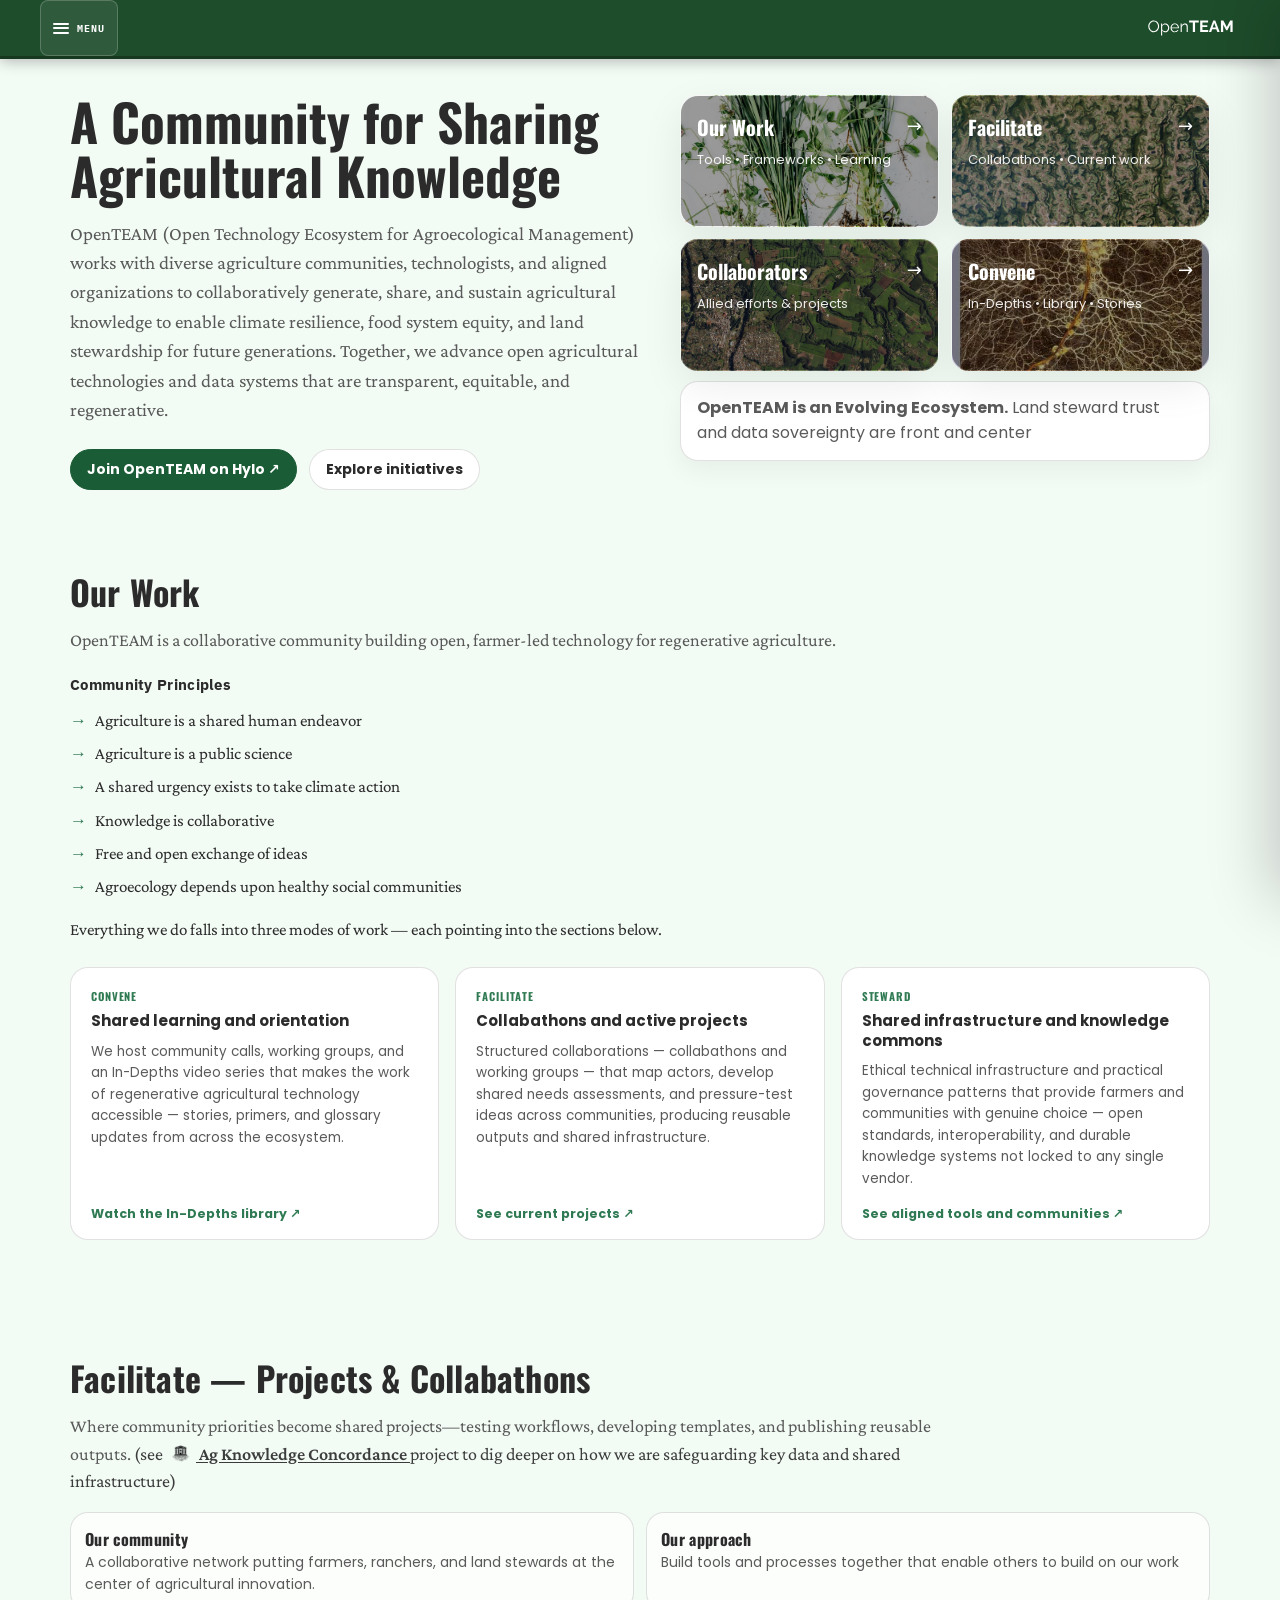
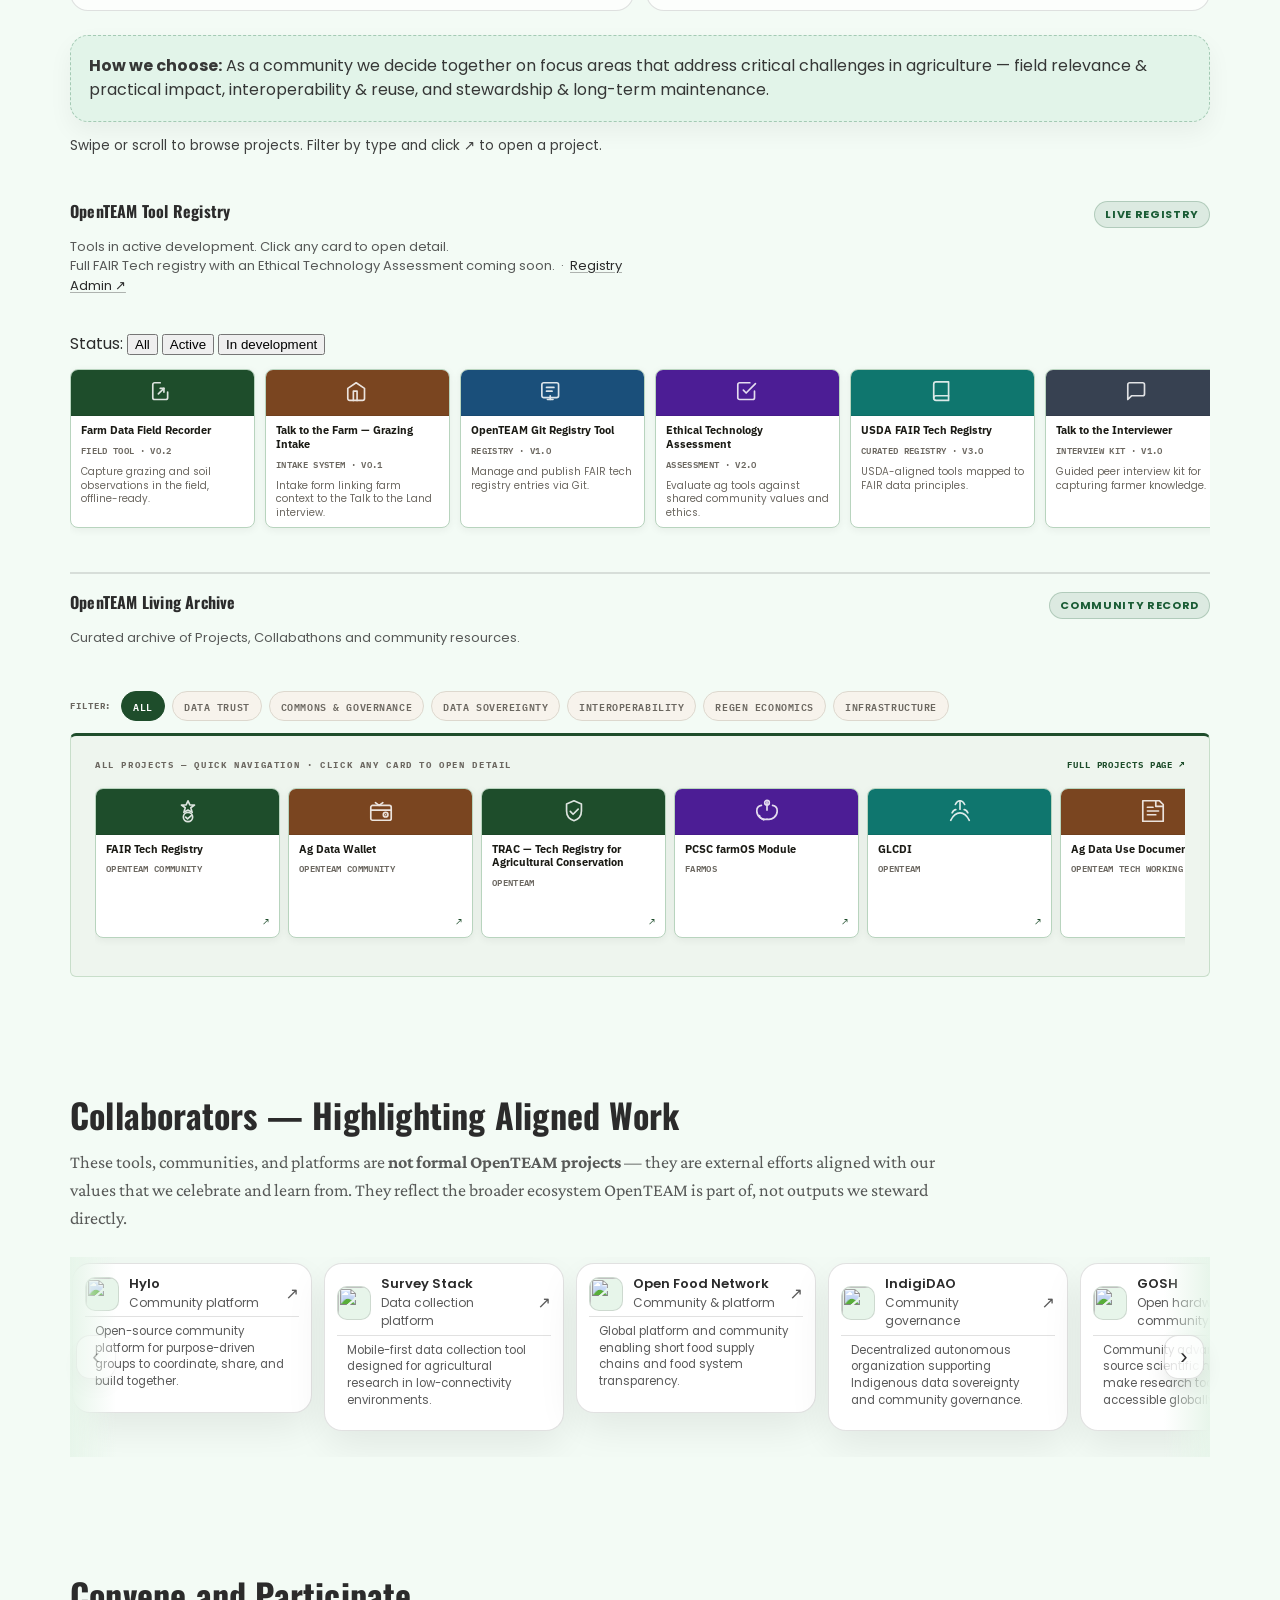
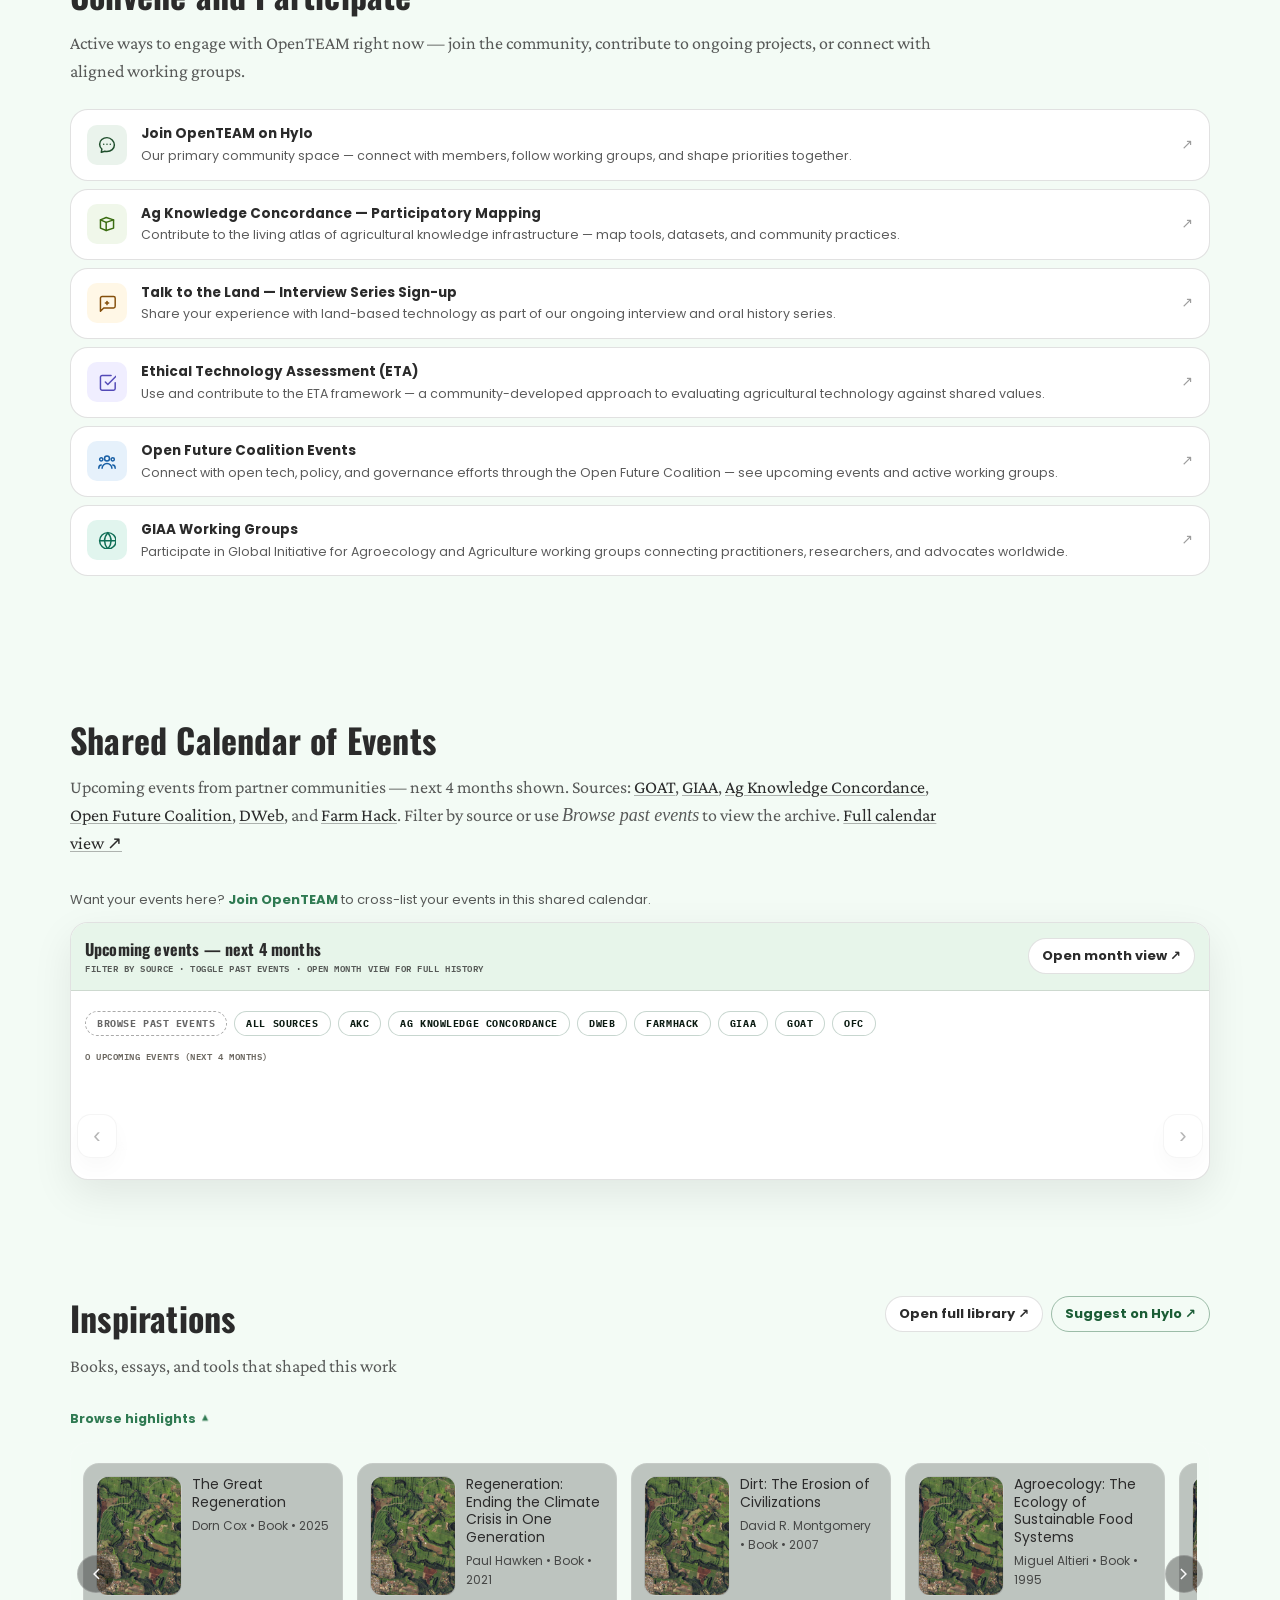
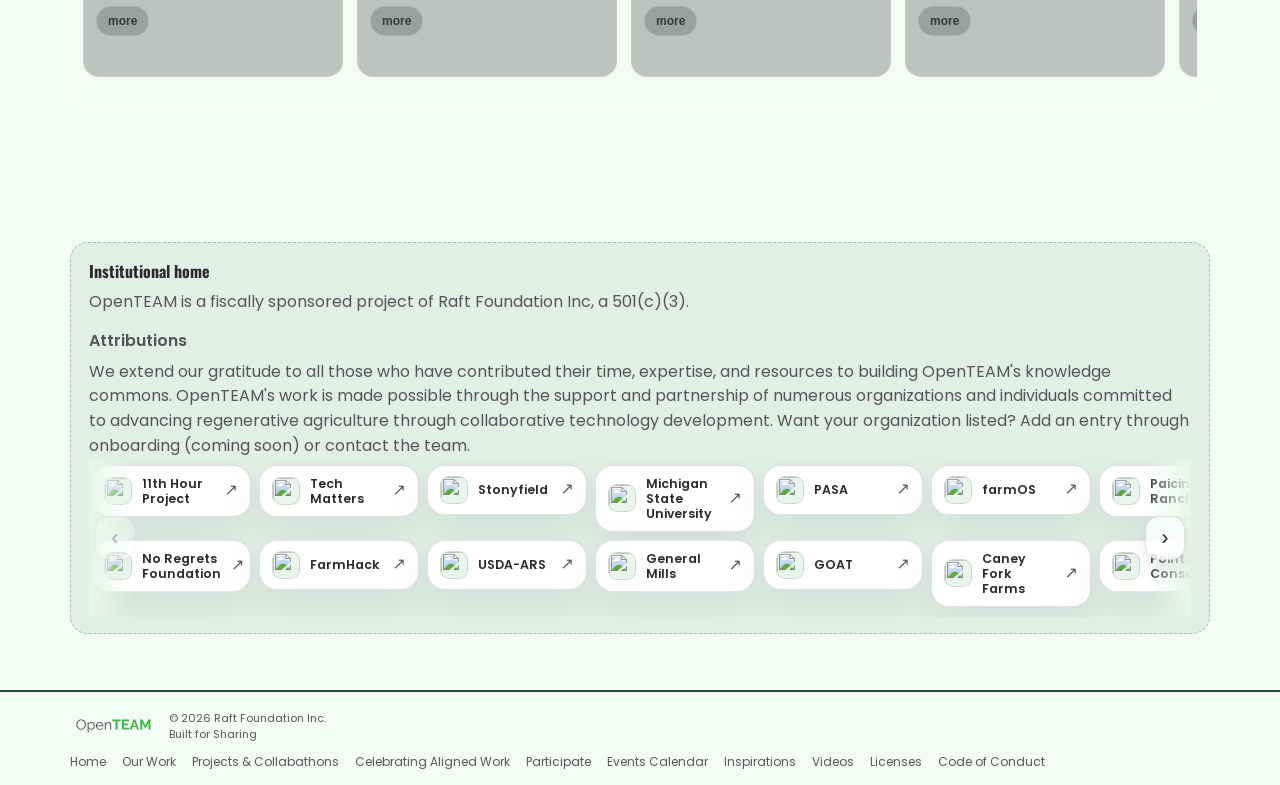
==== commit 7ed678fa: "Add files via upload" ====
--- a/index.html
+++ b/index.html
@@ -2784,6 +2784,7 @@
 <a class="rc-idx" href="#" data-cat="regen-econ" onclick="idxOpenDrawer('env-claims');return false;"><div class="rc-band-idx" style="background:#0f766e;"><svg viewBox="0 0 28 28" fill="none" stroke="white" stroke-width="1.8" stroke-linecap="round" stroke-linejoin="round"><rect x="3" y="4" width="22" height="20" rx="2"/><path d="M3 10h22M9 4V10M14 4V10M19 4V10"/><path d="M7 15h14M7 19h9"/></svg></div><div class="rc-body-idx"><div class="rc-t-idx">Environmental Claims Clearinghouse</div><div class="rc-org-idx">OpenTEAM Community</div></div><div class="rc-arr-idx">↗</div></a>
 <a class="rc-idx" href="#" data-cat="regen-econ" onclick="idxOpenDrawer('ne-grazing');return false;"><div class="rc-band-idx" style="background:#0f766e;"><svg viewBox="0 0 28 28" fill="none" stroke="white" stroke-width="1.8" stroke-linecap="round" stroke-linejoin="round"><path d="M3 22c0-6 5-10 11-10s11 4 11 10"/><path d="M14 12V5"/><path d="M10 7c1-2 2.5-3 4-3s3 1 4 3"/></svg></div><div class="rc-body-idx"><div class="rc-t-idx">Northeast Grazing &amp; Soil Carbon Network</div><div class="rc-org-idx">PASA</div></div><div class="rc-arr-idx">↗</div></a>
 <a class="rc-idx" href="#" data-cat="interop" onclick="idxOpenDrawer('usda-coop');return false;"><div class="rc-band-idx" style="background:#4c1d95;"><svg viewBox="0 0 28 28" fill="none" stroke="white" stroke-width="1.8" stroke-linecap="round" stroke-linejoin="round"><path d="M14 3l9 4v8c0 5-4 9-9 10C9 24 5 20 5 15V7z"/><path d="M9 14l3.5 3.5L19 11"/></svg></div><div class="rc-body-idx"><div class="rc-t-idx">USDA Cooperative Agreements</div><div class="rc-org-idx">OpenTEAM</div></div><div class="rc-arr-idx">↗</div></a>
+<a class="rc-idx" href="#" data-cat="commons" onclick="idxOpenDrawer('participatory-funding');return false;"><div class="rc-band-idx" style="background:#1a4f7a;"><svg viewBox="0 0 28 28" fill="none" stroke="white" stroke-width="1.8" stroke-linecap="round" stroke-linejoin="round"><circle cx="14" cy="8" r="4"/><path d="M5 24c0-5 4-9 9-9s9 4 9 9"/><path d="M14 13v5"/><path d="M10 18h8"/><circle cx="8" cy="17" r="2.5"/><circle cx="20" cy="17" r="2.5"/></svg></div><div class="rc-body-idx"><div class="rc-t-idx">Transformational Finance Co-Design</div><div class="rc-org-idx">OpenTEAM</div></div><div class="rc-arr-idx">↗</div></a>
 </div>
   </div>
 </div>
@@ -4881,7 +4882,14 @@
         .then(function(r) { return r.ok ? r.json() : null; })
         .then(function(fresh) {
           if (!fresh) return;
-          data = Array.isArray(fresh) ? fresh : (fresh.items || []);
+          var freshArr = Array.isArray(fresh) ? fresh : (fresh.items || []);
+          // Merge: add fresh events not already in inline data (dedup by id)
+          var existingIds = new Set(data.map(function(e){return e.id;}));
+          var merged = data.slice(); // start with inline
+          freshArr.forEach(function(e){
+            if (!existingIds.has(e.id)) merged.push(e);
+          });
+          data = merged;
           buildFilters();
           render();
         })
@@ -5060,6 +5068,7 @@
 'env-claims':`<svg viewBox="0 0 28 28" fill="none" stroke="${s}" stroke-width="1.8" stroke-linecap="round" stroke-linejoin="round"><rect x="3" y="4" width="22" height="20" rx="2"/><path d="M3 10h22"/><path d="M9 4V10M14 4V10M19 4V10"/><path d="M7 15h14M7 19h9"/></svg>`,
 'ccd':`<svg viewBox="0 0 28 28" fill="none" stroke="${s}" stroke-width="1.8" stroke-linecap="round" stroke-linejoin="round"><rect x="4" y="3" width="20" height="22" rx="2"/><path d="M4 9h20"/><path d="M9 3v6M14 3v6M19 3v6"/><path d="M8 15h12M8 19h8"/><circle cx="20" cy="20" r="4"/><path d="M18.5 20l1 1 2-2"/></svg>`,
 'ne-grazing':`<svg viewBox="0 0 28 28" fill="none" stroke="${s}" stroke-width="1.8" stroke-linecap="round" stroke-linejoin="round"><path d="M3 22c0-6 5-10 11-10s11 4 11 10"/><path d="M14 12V5"/><path d="M10 7c1-2 2.5-3 4-3s3 1 4 3"/><path d="M7 22c0-3 3-5 7-5s7 2 7 5"/></svg>`,
+'participatory-funding':`<svg viewBox="0 0 28 28" fill="none" stroke="${s}" stroke-width="1.8" stroke-linecap="round" stroke-linejoin="round"><circle cx="14" cy="8" r="4"/><path d="M5 24c0-5 4-9 9-9s9 4 9 9"/><path d="M14 13v5"/><path d="M10 18h8"/><circle cx="8" cy="17" r="2.5"/><circle cx="20" cy="17" r="2.5"/></svg>`,
 'usda-coop':`<svg viewBox="0 0 28 28" fill="none" stroke="${s}" stroke-width="1.8" stroke-linecap="round" stroke-linejoin="round"><path d="M14 3l9 4v8c0 5-4 9-9 10C9 24 5 20 5 15V7z"/><path d="M9 14l3.5 3.5L19 11"/></svg>`,
 };
 return I[id]||`<svg viewBox="0 0 28 28" fill="none" stroke="${s}" stroke-width="1.8"><circle cx="14" cy="14" r="9"/><path d="M14 9v5l3 3"/></svg>`;
@@ -5411,6 +5420,27 @@
    {n:'PCSC farmOS Module', t:'Connected Project', u:'https://farmos.org', i:'tool'},
    {n:'Modus / AgGateway', t:'Standard', u:'https://aggateway.org', i:'std'},
  ]},
+
+{id:'participatory-funding',cat:'commons',
+ title:'Transformational Finance Co-Design',
+ sub:'Participatory Funding · Commons Governance · Community Capital',
+ tags:['Participatory Funding','Commons Governance','Open Finance','Community Capital','Collabathon'],
+ lead:'OpenTEAM · 11th Hour Project · TIFS',lc:'#1a4f7a',
+ status:'Active · Prototyping and field testing',
+ short:'A co-design initiative to build democratic, community-led funding mechanisms for open agricultural innovation — replacing extractive VC and grant-cycle models with participatory decision making processes that keep communities in control.',
+ long:'Conventional ag tech financing — VC exits, charitable-industrial complex grant cycles, and competitive public funding — creates perverse incentives that pull innovation away from community, environmental, and economic wellbeing. This initiative envisions an alternative: a transparent, democratic funding mechanism that decouples capital from its source and empowers land-based communities, open source utilities, and enterprise-level cooperatives to govern their own resources.\n\nThe co-design process unfolded across three events: DWeb (August 2024) for learning and sensemaking; Pie Ranch, Pescadero CA (October 2024) for governance framework co-design across three domains — agricultural knowledge public goods, land-based communities of practice, and enterprise open software; and GOAT (November 2024) for live testing with an active community allocating a real pool of resources together.\n\nOutputs aim to be fully generalizable: templatized process scaffolding, voting criteria frameworks, role and responsibility definitions, and documented case studies adaptable to any community-led innovation context. Anchored in an \"exit to community\" strategy — governance transfers to the networks and communities closest to the work over time.\n\nThe CGO (Commons Governance and Ownership) Working Group, led by IndigiDAO and New Mexico Community Capital, is a key collaborator developing governance frameworks rooted in Indigenous sovereignty and place-based community finance principles. Float.ag serves as a connected resource and platform for participatory agricultural investment.',
+ contrib:'Lead: OpenTEAM · 11th Hour Project Ag Tech Program · Transformational Investing in Food Systems (TIFS)\n\nCGO Working Group: IndigiDAO · New Mexico Community Capital\n\nConnected platforms: Float.ag · Metagov · Terran Collective',
+ outputs:'Process scaffolding and framework templates · Voting criteria and role definitions · Pie Ranch co-design outputs · GOAT live funding pilot · CGO governance framework · Exit-to-community governance model',
+ grat:{'🌱 Grateful':11,'⭐ Valuable':14,'🔗 Used this':4},
+ screenshot:'https://image.thum.io/get/width/800/crop/500/https://float.ag',
+ links:[
+   {n:'Float.ag', t:'Participatory Investment Platform', u:'https://float.ag', i:'globe'},
+   {n:'11th Hour Project Ag Tech Program', t:'Partner & Co-Convener', u:'https://www.11thhourproject.org/agriculture', i:'part'},
+   {n:'TIFS — Transformational Investing in Food Systems', t:'Partner & Co-Convener', u:'https://transformationalinvesting.com', i:'part'},
+   {n:'IndigiDAO — CGO Working Group', t:'Community Governance Partner', u:'https://indigidao.org', i:'part'},
+   {n:'New Mexico Community Capital — CGO Working Group', t:'Place-Based Finance Partner', u:'https://nmcommunitycapital.org', i:'part'},
+   {n:'OpenTEAM GitLab Archive', t:'Documentation', u:'https://gitlab.com/OpenTEAMAg/open-team-1-0-archive', i:'git'},
+ ]}
 ];
 
   /* ── gratitude state ── */
